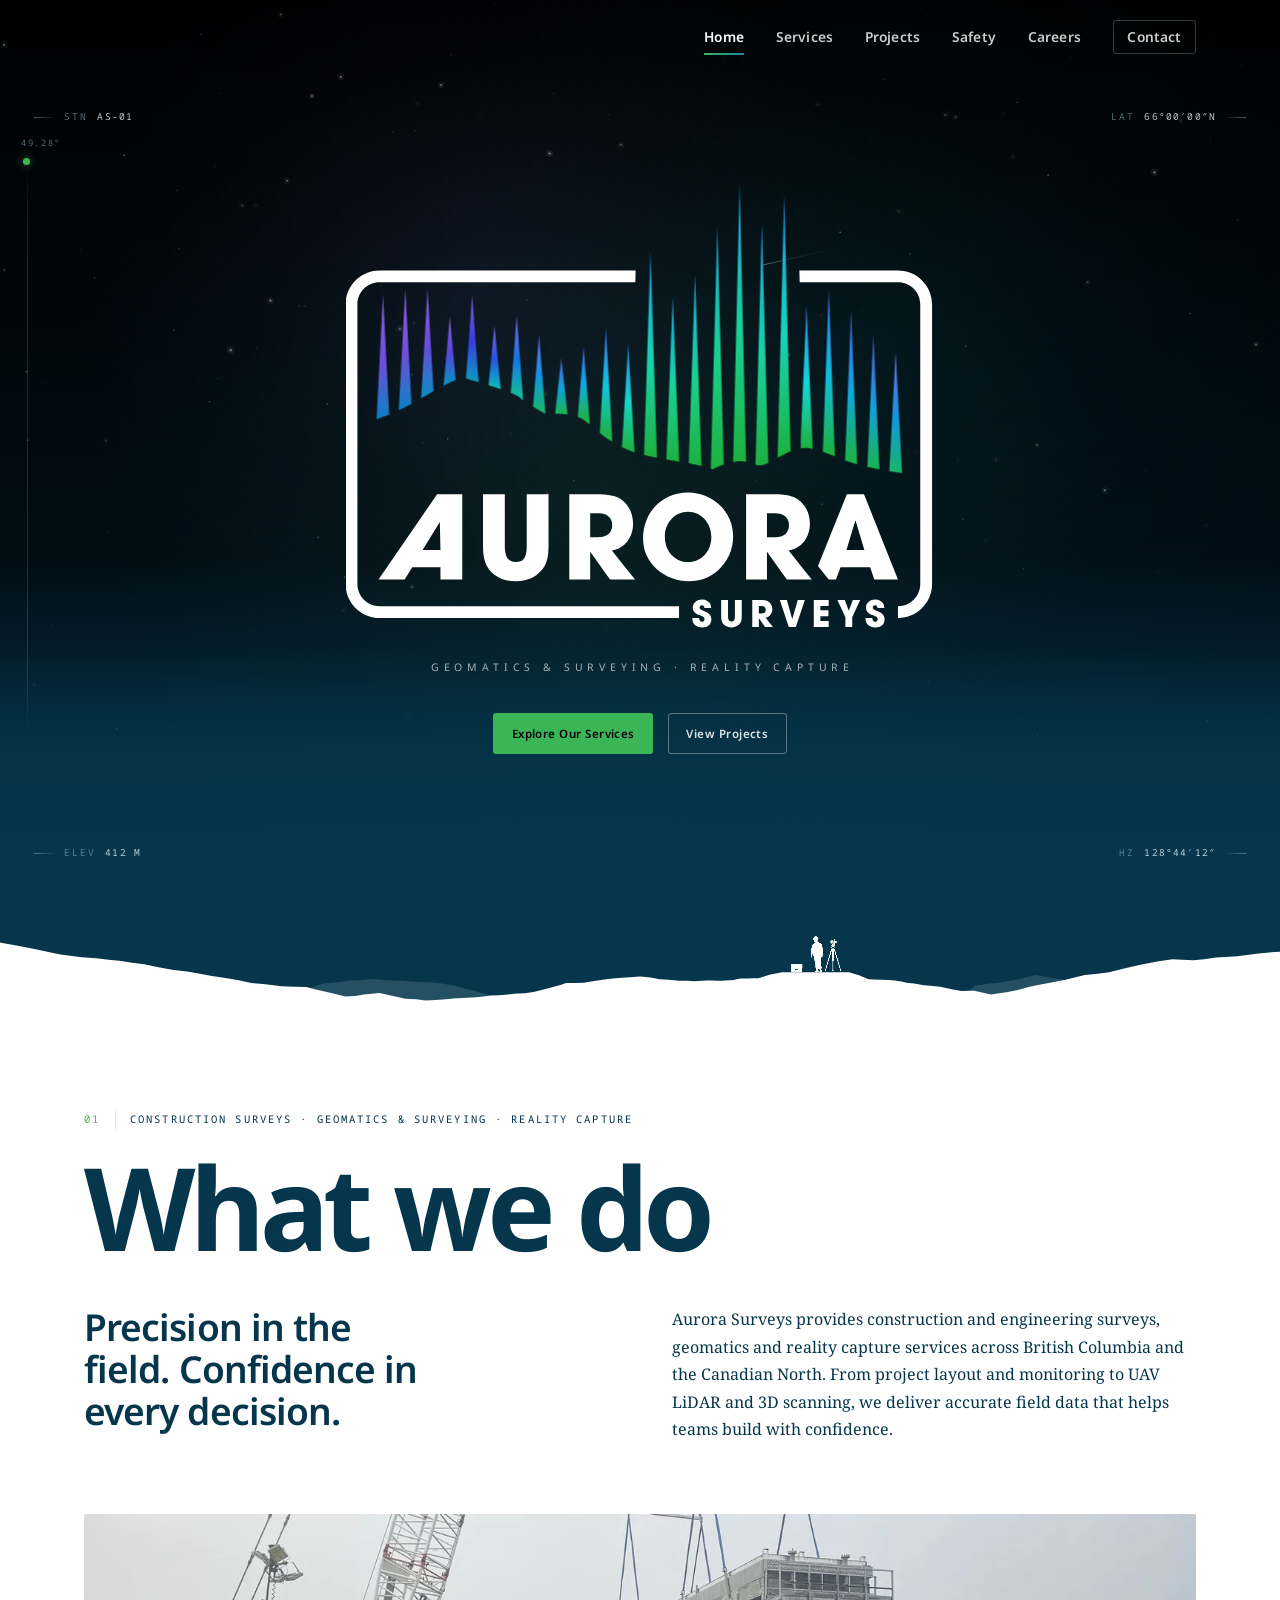
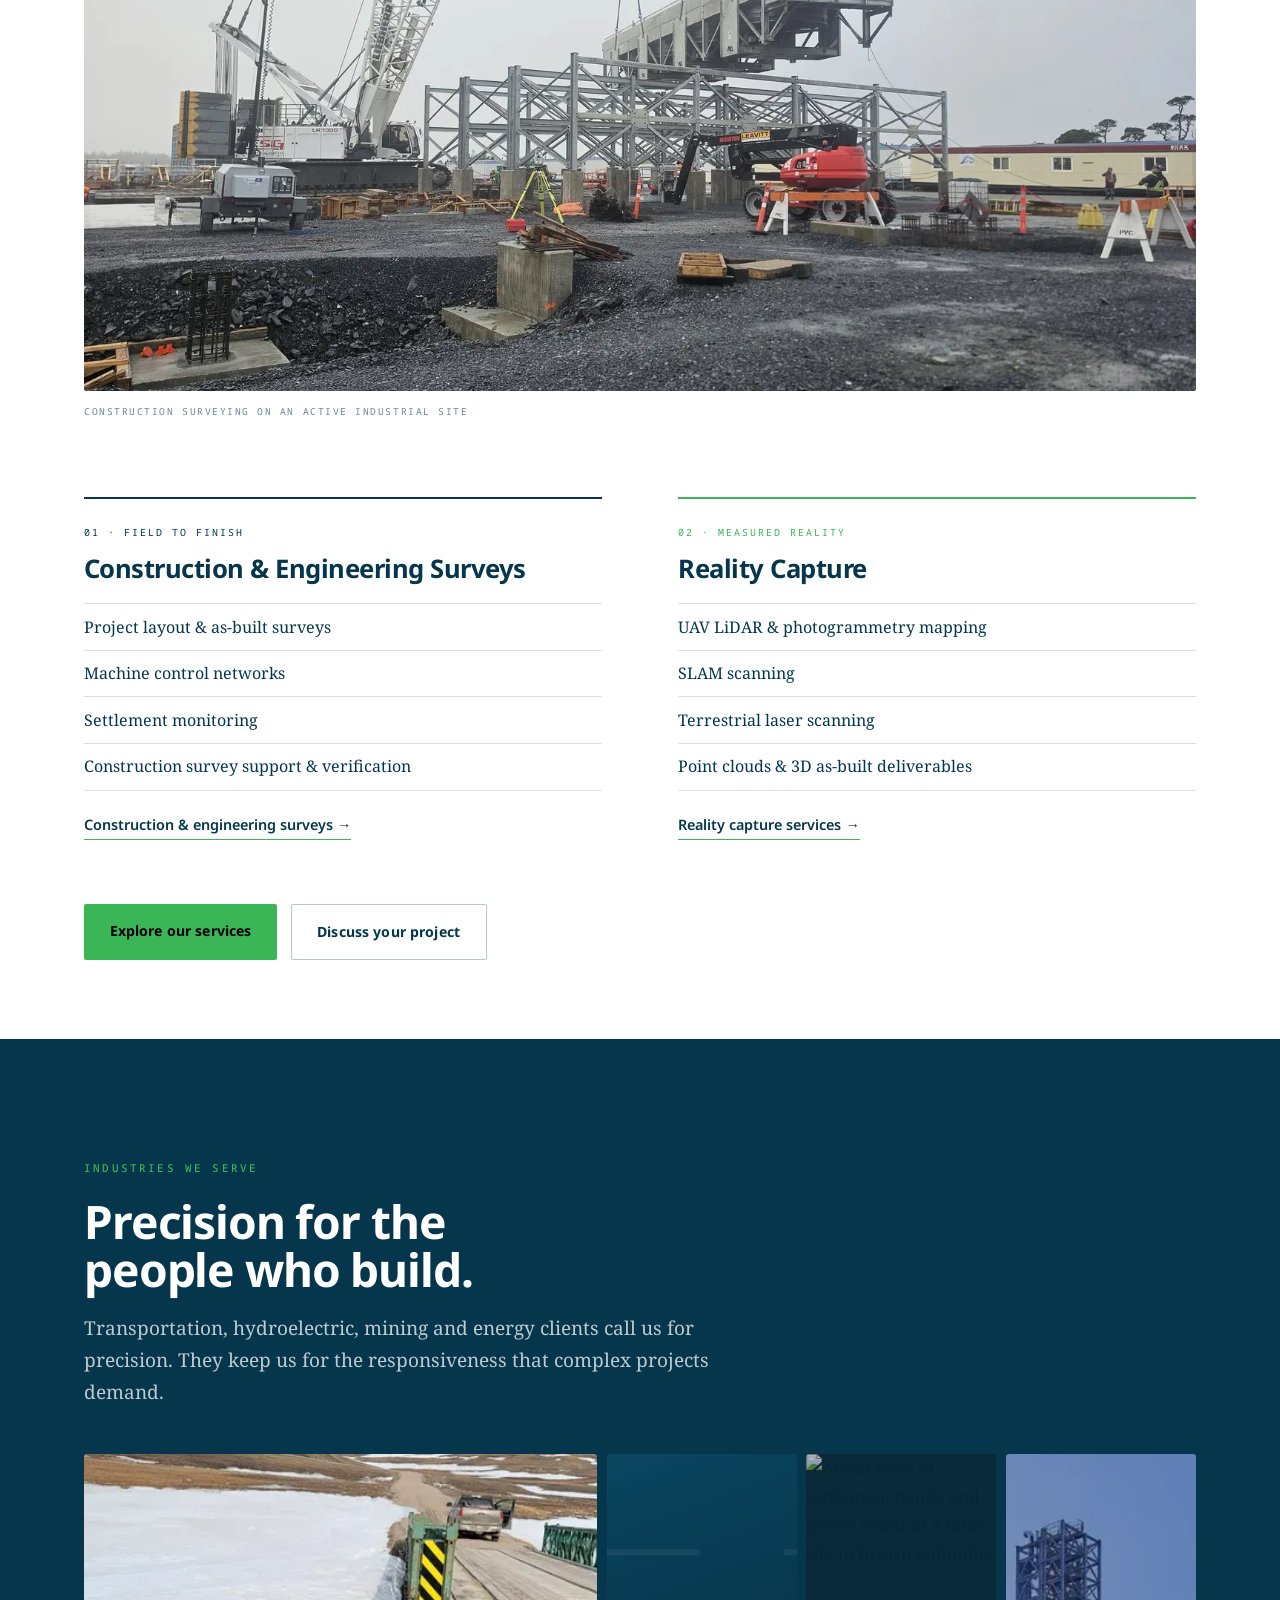
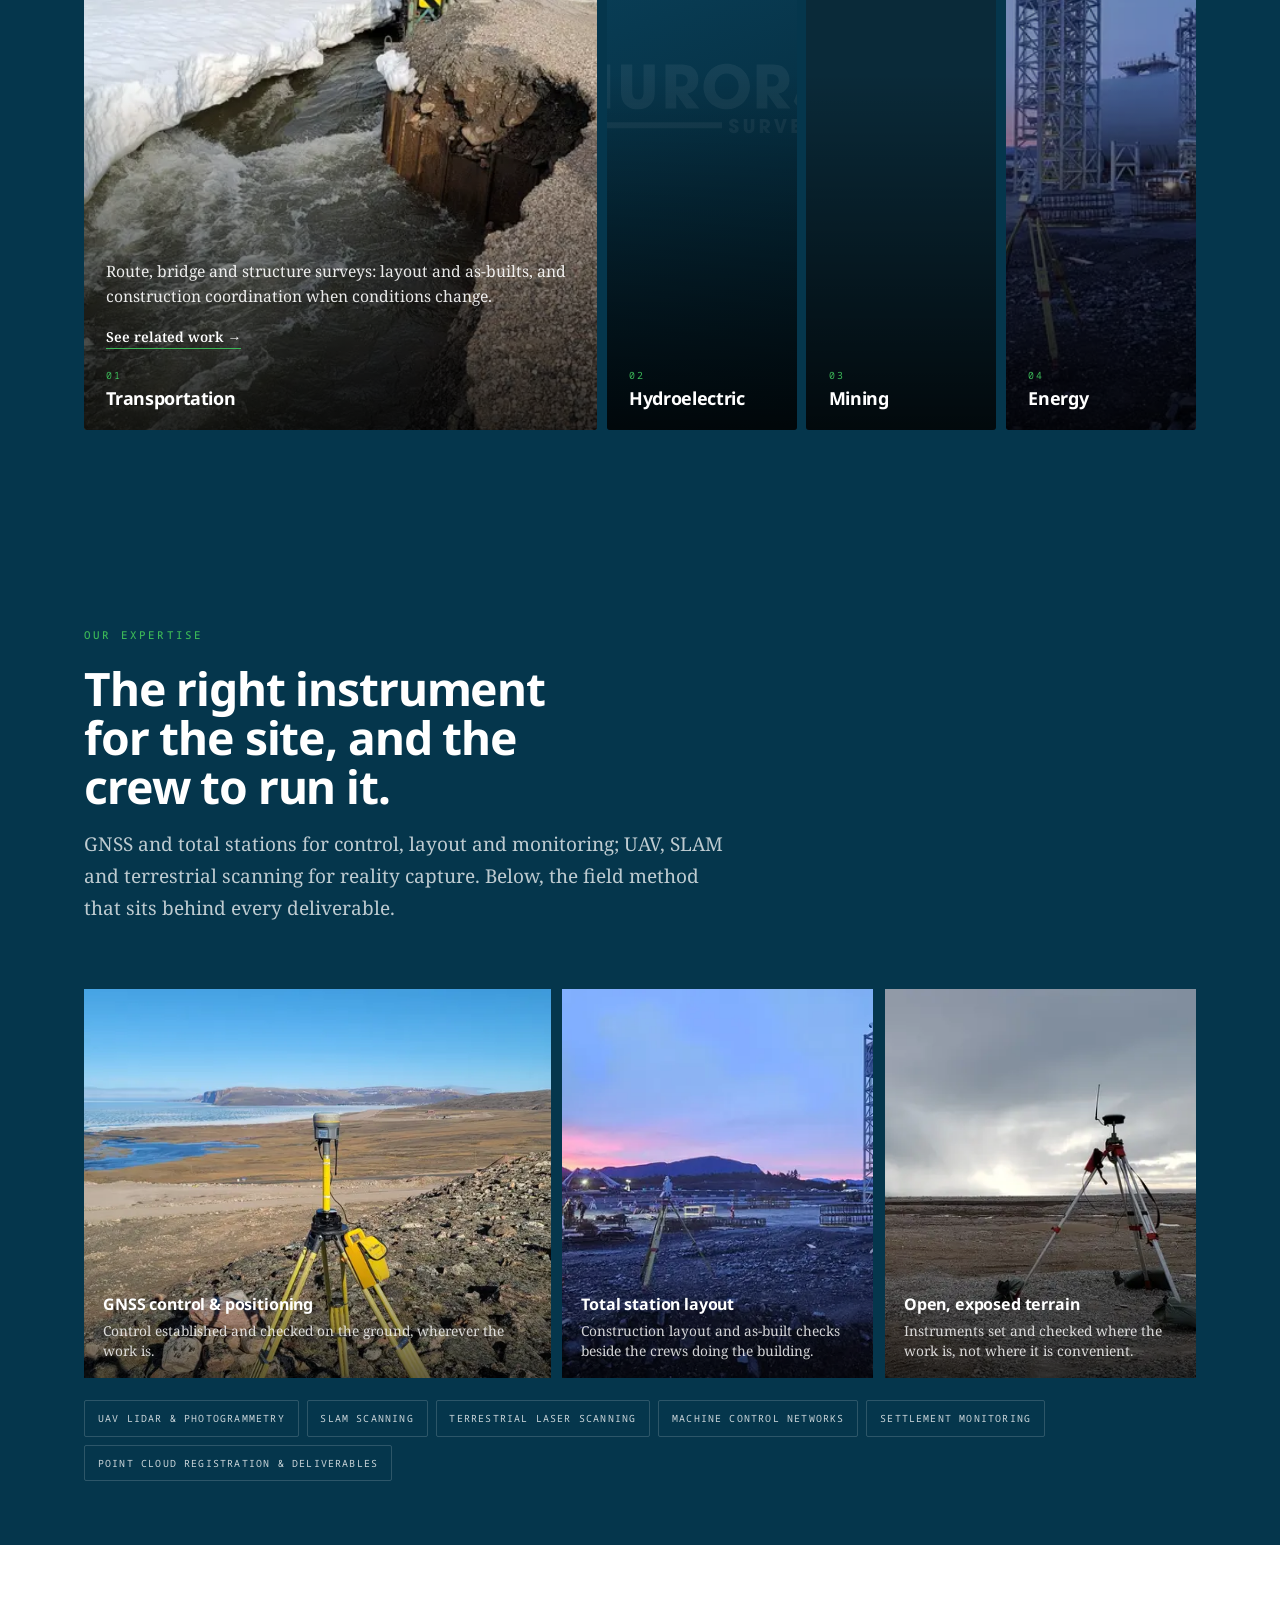
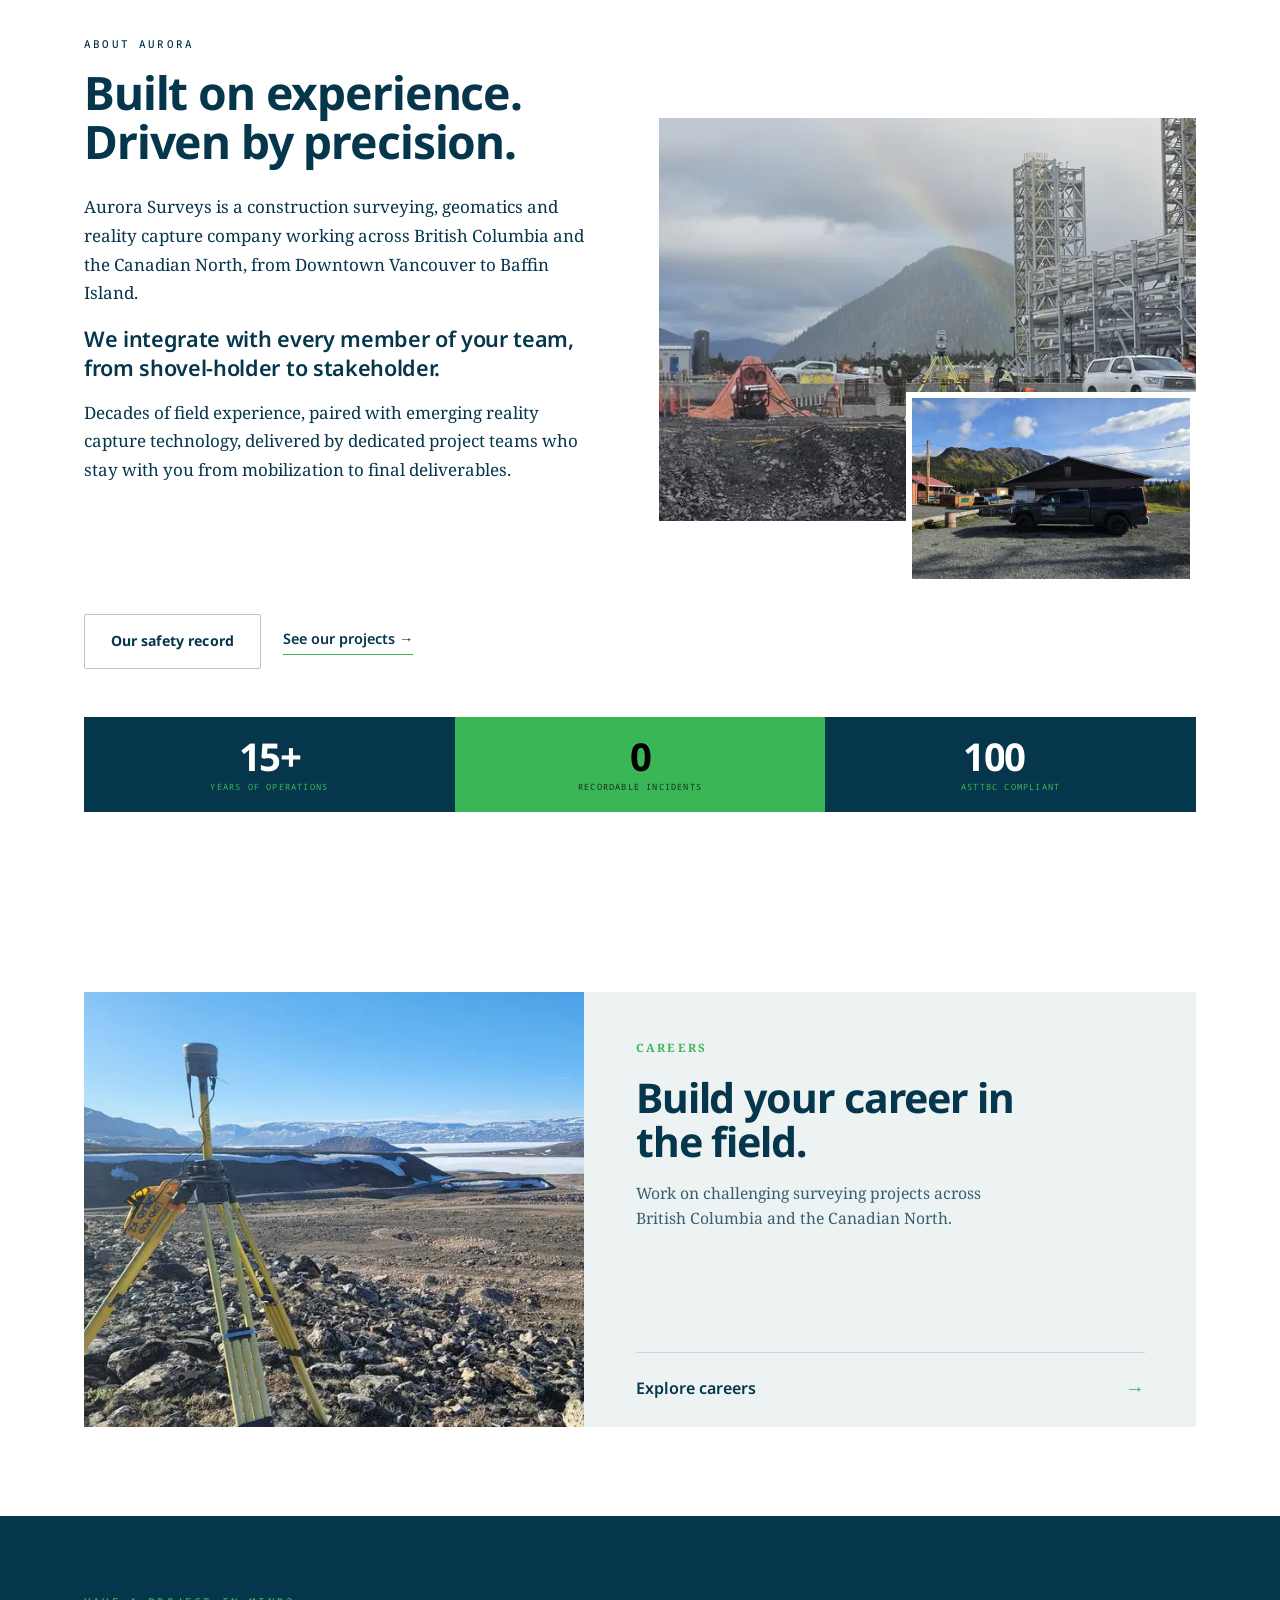
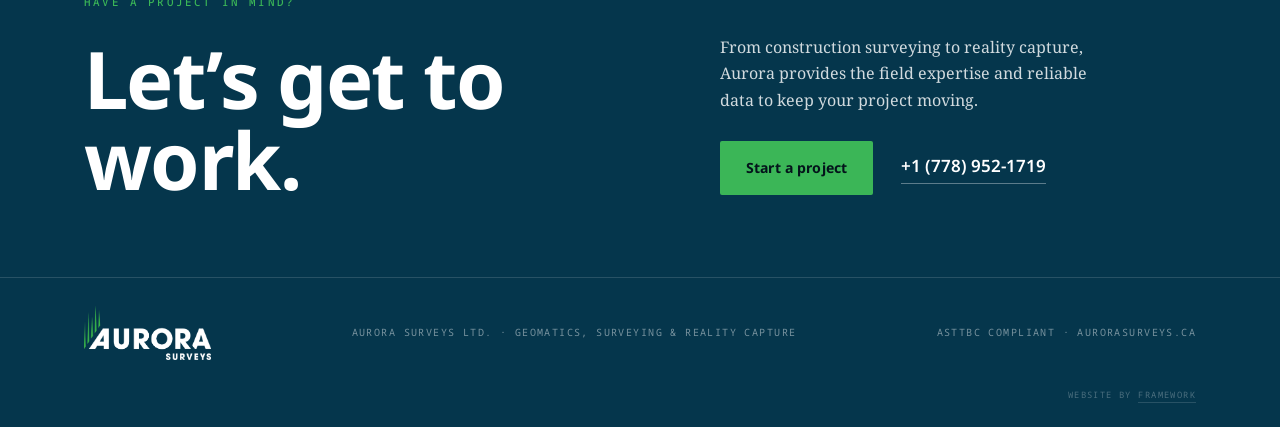
==== index.html @ ceff0530 "Homepage: solid navy editorial Contact section with divider into footer Co-Authored-By: Claude Sonne" ====
<!DOCTYPE html>
<html lang="en">
<head>
<meta charset="utf-8">
<meta name="viewport" content="width=device-width, initial-scale=1">
<title>Aurora Surveys — Construction Surveying, Geomatics &amp; Reality Capture in British Columbia</title>
<meta name="description" content="Construction and engineering surveys, as-built surveys, UAV LiDAR and laser scanning for transportation, hydroelectric, mining and energy projects across British Columbia and the Canadian North.">
<meta property="og:type" content="website">
<meta property="og:site_name" content="Aurora Surveys">
<meta property="og:title" content="Aurora Surveys — Construction Surveying, Geomatics &amp; Reality Capture in British Columbia">
<meta property="og:description" content="Construction and engineering surveys, as-built surveys, UAV LiDAR and laser scanning for transportation, hydroelectric, mining and energy projects across British Columbia and the Canadian North.">
<meta name="twitter:card" content="summary">
<script type="application/ld+json">
{"@context":"https://schema.org","@type":"ProfessionalService","name":"Aurora Surveys Ltd.","alternateName":"Aurora Surveys","url":"https://aurorasurveys.ca/","description":"Construction and engineering surveys, as-built surveys, UAV LiDAR and laser scanning for transportation, hydroelectric, mining and energy projects across British Columbia and the Canadian North.","email":"info@aurorasurveys.ca","telephone":"+1-778-952-1719","areaServed":[{"@type":"AdministrativeArea","name":"British Columbia"},{"@type":"Place","name":"Canadian North"}],"serviceType":["Construction surveying","Engineering surveys","As-built surveys","Geomatics","Reality capture","UAV LiDAR mapping","Laser scanning"],"knowsAbout":["Construction surveying","Engineering surveys","Geomatics","Reality capture","UAV LiDAR","Laser scanning","As-built surveys","Machine control networks","Settlement monitoring"],"audience":{"@type":"BusinessAudience","audienceType":"Transportation, hydroelectric, mining and energy projects"}}
</script>
<!-- critical: the header stays hidden until the script reveals it, so it can never show before the hero does -->
<style>header.hero-page{opacity:0;visibility:hidden;pointer-events:none}</style>
<noscript><style>html header.hero-page{opacity:1;visibility:visible;pointer-events:auto}</style></noscript>
<link rel="preconnect" href="https://fonts.googleapis.com">
<link rel="preconnect" href="https://fonts.gstatic.com" crossorigin>
<link href="https://fonts.googleapis.com/css2?family=Noto+Sans:wght@400;500;600;700;800&family=Noto+Sans+Mono:wght@400;500;700&family=Noto+Serif:ital,wght@0,400;0,600;1,400&display=swap" rel="stylesheet">
<link rel="icon" href="assets/badge.png">
<link rel="stylesheet" href="assets/style.css">
<noscript><style>.rv{opacity:1 !important;transform:none !important}</style></noscript>
</head>
<body>
<a class="skip" href="#main">Skip to content</a>

<header class="hero-page">
  <div class="bar">
    <a class="brand" href="index.html">
      <img src="assets/logo-white-green.png" alt="Aurora Surveys" width="767" height="325">
    </a>
    <nav id="nav">
      <a href="services.html">Services</a>
      <a href="projects.html">Projects</a>
      <a href="safety.html">Safety</a>
      <a href="careers.html">Careers</a>
      <a href="contact.html">Contact</a>
    </nav>
    <button class="menu-btn" aria-expanded="false" aria-controls="nav">Menu</button>
  </div>
</header>

<div class="thread" aria-hidden="true">
  <span class="thread-line"><i class="thread-run"></i></span>
  <span class="thread-read" data-thread>0.00</span>
</div>
<main id="main">
<section class="stage" id="top" aria-label="Aurora Surveys">
  <div class="stage-sticky">
    <h1 class="vh">Aurora Surveys: construction surveying, engineering surveys, geomatics and reality capture in British Columbia and the Canadian North</h1>
    <canvas class="nightsky" aria-hidden="true"></canvas>
    <canvas class="hero-glow" aria-hidden="true"></canvas>
    <div class="badge-live">
      <canvas class="badge-lights" aria-hidden="true"></canvas>
      <img class="badge-frame" src="assets/badge-frame.png" alt="Aurora Surveys">
    </div>
    <div class="hero-badge">
      <canvas class="hero-aurora" aria-hidden="true"></canvas>
      <img src="assets/badge-short-white.svg" alt="Aurora Surveys" width="199" height="157">
    </div>
    <div class="hero-nav">
      <nav aria-label="Primary">
        <a href="index.html" aria-current="page">Home</a>
        <a href="services.html">Services</a>
        <a href="projects.html">Projects</a>
        <a href="safety.html">Safety</a>
        <a href="careers.html">Careers</a>
        <a href="contact.html">Contact</a>
      </nav>
    </div>
    <p class="hero-tag"><span>Geomatics &amp; Surveying · Reality Capture</span></p>
    <div class="hero-cta">
      <a class="hero-btn hero-btn--primary" href="services.html">Explore Our Services</a>
      <a class="hero-btn hero-btn--ghost" href="projects.html">View Projects</a>
    </div>
    <div class="hero-tech" aria-hidden="true">
      <div class="ht ht-tl"><span class="ht-k">STN</span><span class="ht-v">AS-01</span></div>
      <div class="ht ht-tr"><span class="ht-k">LAT</span><span class="ht-v" data-lat>66°00&#8242;00&#8243;N</span></div>
      <div class="ht ht-bl"><span class="ht-k">ELEV</span><span class="ht-v" data-elev>412 m</span></div>
      <div class="ht ht-br"><span class="ht-k">HZ</span><span class="ht-v" data-hz>128°44&#8242;12&#8243;</span></div>
    </div>
  </div>
</section>
<section class="wwd is-light" id="what">
  <div class="wwd-ridge" aria-hidden="true"><svg viewBox="0 0 2400 200" preserveAspectRatio="xMidYMax slice" focusable="false"><path class="wr-back" d="M-20 204 L-20 214.0 L45 214.0 L100 212.9 L187 212.7 L266 212.9 L331 213.2 L426 215.7 L495 215.6 L560 214.0 L578 203.4 L593 194.6 L614 182.2 L629 172.7 L640 165.3 L651 158.5 L668 147.5 L680 140.0 L691 136.7 L702 133.2 L714 129.3 L728 124.8 L748 122.7 L770 120.3 L784 119.4 L800 118.0 L810 118.7 L824 119.9 L834 120.1 L842 120.4 L853 121.3 L871 122.4 L885 122.9 L900 124.0 L912 126.0 L923 127.8 L939 132.4 L956 136.7 L966 139.6 L979 143.0 L994 146.3 L1010 150.0 L1026 159.1 L1037 166.2 L1048 172.3 L1062 179.9 L1081 191.5 L1096 200.3 L1110 208.5 L1120 214.0 L1170 215.4 L1234 212.6 L1310 210.2 L1380 209.4 L1425 210.8 L1492 211.8 L1543 213.0 L1600 214.0 L1609 206.8 L1617 200.1 L1628 190.6 L1643 178.1 L1660 163.4 L1676 149.3 L1688 138.4 L1700 128.0 L1711 126.5 L1719 124.9 L1731 123.9 L1740 122.9 L1752 120.5 L1761 118.9 L1774 116.1 L1790 112.0 L1805 114.7 L1817 116.9 L1830 118.5 L1843 120.7 L1852 121.9 L1865 123.2 L1871 123.6 L1880 124.0 L1891 133.9 L1901 142.5 L1915 155.3 L1932 171.0 L1940 178.4 L1953 189.2 L1967 202.1 L1980 214.0 L2032 216.3 L2090 218.0 L2167 214.7 L2222 211.1 L2264 211.7 L2306 212.2 L2374 213.2 L2420 214.0 L2420 204 Z"/><path class="wr-front" d="M-20 204 L-20 70.0 L0 66.9 L29 64.1 L46 65.6 L64 66.4 L80 66.2 L99 64.8 L119 65.1 L140 64.0 L164 63.9 L180 63.9 L207 62.1 L234 61.9 L248 64.1 L261 66.4 L279 69.7 L300 74.0 L317 77.6 L335 81.3 L367 85.4 L388 87.0 L407 89.0 L426 91.2 L442 93.7 L460 96.0 L485 101.0 L504 104.6 L524 106.9 L539 109.3 L561 113.5 L579 115.9 L601 119.9 L620 124.0 L641 125.7 L665 128.9 L685 129.4 L702 130.0 L716 133.6 L726 136.0 L744 140.1 L760 144.0 L775 143.1 L788 141.1 L800 140.1 L811 138.7 L828 142.7 L850 147.4 L866 148.3 L880 150.0 L894 149.2 L906 148.4 L922 146.9 L934 146.2 L950 145.5 L963 144.3 L978 142.7 L990 142.0 L1003 141.2 L1012 140.0 L1028 139.3 L1041 137.4 L1056 133.6 L1070 130.0 L1080 127.1 L1090 124.0 L1105 124.0 L1116 123.4 L1125 121.9 L1134 120.7 L1155 117.6 L1173 116.1 L1185 115.3 L1200 114.0 L1216 115.8 L1229 118.1 L1243 118.9 L1258 120.5 L1271 120.6 L1281 121.2 L1292 120.7 L1300 120.0 L1308 120.3 L1315 120.6 L1322 120.4 L1328 120.1 L1334 119.9 L1340 119.3 L1344 118.3 L1350 117.0 L1355 117.1 L1361 117.1 L1368 116.9 L1377 116.7 L1384 114.5 L1393 111.5 L1401 109.9 L1412 108.0 L1425 108.0 L1436 108.0 L1451 108.0 L1464 108.0 L1477 108.0 L1492 108.0 L1504 108.0 L1512 108.0 L1518 109.8 L1527 112.4 L1534 115.2 L1541 118.3 L1549 118.7 L1559 118.9 L1571 119.5 L1580 120.0 L1590 121.8 L1598 123.4 L1609 124.8 L1624 127.2 L1637 128.4 L1648 129.6 L1667 133.5 L1680 136.0 L1691 135.6 L1699 135.5 L1712 138.3 L1724 140.9 L1736 139.3 L1747 137.7 L1764 134.5 L1780 130.0 L1794 127.0 L1806 124.6 L1820 121.9 L1835 118.9 L1847 116.1 L1864 112.1 L1883 109.9 L1900 108.0 L1924 101.8 L1947 96.5 L1974 91.5 L1995 88.4 L2009 89.2 L2026 89.8 L2042 88.4 L2060 86.0 L2079 84.7 L2092 84.0 L2120 80.3 L2139 78.2 L2169 76.4 L2190 75.6 L2215 73.5 L2240 72.0 L2275 69.5 L2298 67.5 L2322 66.3 L2346 65.4 L2364 65.8 L2390 65.3 L2406 66.5 L2420 68.0 L2420 204 Z"/><g transform="translate(0 56)"><g class="wr-figure" transform="translate(1472 52) scale(.82) translate(-1472 -52)" fill="#fff" stroke="#fff" stroke-linecap="round" stroke-linejoin="round">
<g fill="none" stroke-width="2"><path d="M1470.0 21 L1455.0 52"/><path d="M1470.0 21 L1473.0 51"/><path d="M1470.0 21 L1486.0 52"/></g>
<rect x="1464.0" y="18" width="12" height="3.2" rx=".6" stroke="none"/>
<rect x="1465.5" y="8" width="9" height="10" rx="1.2" stroke="none"/>
<rect x="1467.0" y="5.5" width="6" height="2.6" rx=".8" stroke="none"/>
<rect x="1474.0" y="10" width="4.2" height="4" rx=".8" stroke="none"/>
<circle cx="1485.2" cy="10.399999999999999" r="3.5" stroke="none"/>
<path d="M1481.0 8.600000000000001 Q1485.0 3.3999999999999986 1489.6 8.399999999999999 Z" stroke-width="1"/>
<path d="M1480.6 8.799999999999997 L1490.6 8.399999999999999" fill="none" stroke-width="1.1"/>
<path d="M1483.5 14.5 Q1489.0 12.5 1493.0 16 L1494.2 32 L1485.6 32 Z" stroke-width="1"/>
<path d="M1486.5 17 L1479.5 14.5 L1477.2 11.399999999999999" fill="none" stroke-width="2.3"/>
<path d="M1492.0 17 L1494.5 26" fill="none" stroke-width="2.2"/>
<path d="M1487.6 31 L1484.4 51" fill="none" stroke-width="3.1"/>
<path d="M1492.4 31 L1496.4 51" fill="none" stroke-width="3.1"/>
</g></g></svg>
    <!-- Animated surveyor: transparent VP9 WebM, an H.264 copy blended for Safari, and a still for reduced motion.
         Placement is in the mountain SVG's own units; see library/surveyor-animation-spec.md. -->
    <div class="wr-anim" data-anchor="1488 108" data-width="80.8" data-aspect="1.4167" data-foot="0.836 0.9805" data-webm="assets/anim/surveyor.webm" data-mp4="assets/anim/surveyor.mp4" data-poster="assets/anim/surveyor-still.png" aria-hidden="true"></div></div>
  <div class="wrap">
    <div class="wwd-head">
      <p class="wwd-kicker rv"><span>01</span>Construction surveys · Geomatics &amp; surveying · Reality capture</p>
      <h2 class="wwd-title rv">What we do</h2>
      <div class="wwd-intro">
        <p class="wwd-statement rv">Precision in the field. Confidence in every decision.</p>
        <div class="wwd-lede rv">
          <p>Aurora Surveys provides construction and engineering surveys, geomatics and reality capture services across British Columbia and the Canadian North. From project layout and monitoring to UAV LiDAR and 3D scanning, we deliver accurate field data that helps teams build with confidence.</p>
        </div>
      </div>
    </div>
  </div>
  <figure class="wwd-photo rv">
    <img src="assets/photos/site-crane-lift-1500.webp" srcset="assets/photos/site-crane-lift-900.webp 900w, assets/photos/site-crane-lift-1500.webp 1500w, assets/photos/site-crane-lift-2300.webp 2300w" sizes="(min-width:1320px) 1240px, 100vw" alt="Aurora Surveys total station set up on new concrete foundations while a crane lifts an equipment module onto a steel frame at an industrial construction site" width="2300" height="1074" loading="lazy" decoding="async">
    <figcaption>Construction surveying on an active industrial site</figcaption>
  </figure>
  <div class="wrap">
    <div class="wwd-services">
      <div class="wwd-svc rv">
        <p class="wwd-svc-k">01 · Field to finish</p>
        <h3>Construction &amp; Engineering Surveys</h3>
        <ul>
          <li>Project layout &amp; as-built surveys</li>
          <li>Machine control networks</li>
          <li>Settlement monitoring</li>
          <li>Construction survey support &amp; verification</li>
        </ul>
        <a class="wwd-svc-link" href="services.html#construction-engineering">Construction &amp; engineering surveys <span aria-hidden="true">&rarr;</span></a>
      </div>
      <div class="wwd-svc rv">
        <p class="wwd-svc-k wwd-svc-k--g">02 · Measured reality</p>
        <h3>Reality Capture</h3>
        <ul>
          <li>UAV LiDAR &amp; photogrammetry mapping</li>
          <li>SLAM scanning</li>
          <li>Terrestrial laser scanning</li>
          <li>Point clouds &amp; 3D as-built deliverables</li>
        </ul>
        <a class="wwd-svc-link" href="services.html#reality-capture">Reality capture services <span aria-hidden="true">&rarr;</span></a>
      </div>
    </div>
    <div class="cta-row cta-row--light wwd-cta rv">
      <a class="btn btn-solid" href="services.html">Explore our services</a>
      <a class="btn btn-line" href="contact.html">Discuss your project</a>
    </div>
  </div>
</section>

<section class="ind on-dark" id="industries">
  <div class="wrap ind-head">
    <div class="section-head rv">
      <p class="eyebrow">Industries we serve</p>
      <h2>Precision for the people who build.</h2>
      <p class="lede">Transportation, hydroelectric, mining and energy clients call us for precision. They keep us for the responsiveness that complex projects demand.</p>
    </div>
  </div>
  <div class="wrap ind-wrap">
    <div class="ind-rail rv">
      <article class="ind-card is-open">
        <img class="ph" src="assets/photos/field-bridge-washout-900.webp" srcset="assets/photos/field-bridge-washout-900.webp 900w, assets/photos/field-bridge-washout-1500.webp 1500w, assets/photos/field-bridge-washout-2300.webp 2300w" sizes="(max-width:860px) 92vw, 46vw" alt="Washed-out bridge approach beside a snow bank, with meltwater flowing past a steel sheet-pile abutment" width="2300" height="1294" style="object-position:46% 55%" loading="lazy" decoding="async">
        <button class="ind-tab" type="button" aria-expanded="true" aria-controls="ind-1"><span class="ind-num">01</span><span class="ind-name">Transportation</span></button>
        <div class="ind-body" id="ind-1">
          <p>Route, bridge and structure surveys: layout and as-builts, and construction coordination when conditions change.</p>
          <a href="projects.html#proj-66">See related work <span aria-hidden="true">&rarr;</span></a>
        </div>
      </article>
      <article class="ind-card ind-card--plain">
        
        <button class="ind-tab" type="button" aria-expanded="false" aria-controls="ind-2"><span class="ind-num">02</span><span class="ind-name">Hydroelectric</span></button>
        <div class="ind-body" id="ind-2">
          <p>Control, layout and settlement monitoring for hydroelectric clients, with reality capture where the site calls for it.</p>
          <a href="contact.html">Discuss your project <span aria-hidden="true">&rarr;</span></a>
        </div>
      </article>
      <article class="ind-card">
        <img class="ph" src="assets/ksm.jpg" alt="Aerial view of settlement ponds and access roads at a mine site in British Columbia" width="1320" height="742" style="object-position:50% 50%" loading="lazy" decoding="async">
        <button class="ind-tab" type="button" aria-expanded="false" aria-controls="ind-3"><span class="ind-num">03</span><span class="ind-name">Mining</span></button>
        <div class="ind-body" id="ind-3">
          <p>Layout and survey verification, machine control networks and monitoring carried through construction.</p>
          <a href="projects.html#proj-56">See related work <span aria-hidden="true">&rarr;</span></a>
        </div>
      </article>
      <article class="ind-card">
        <img class="ph" src="assets/photos/site-dusk-towers-a-900.webp" srcset="assets/photos/site-dusk-towers-a-900.webp 900w, assets/photos/site-dusk-towers-a-1500.webp 1500w, assets/photos/site-dusk-towers-a-2300.webp 2300w" sizes="(max-width:860px) 92vw, 46vw" alt="Industrial plant under construction at dusk, with a total station on a tripod in the foreground" width="2300" height="1074" style="object-position:58% 50%" loading="lazy" decoding="async">
        <button class="ind-tab" type="button" aria-expanded="false" aria-controls="ind-4"><span class="ind-num">04</span><span class="ind-name">Energy</span></button>
        <div class="ind-body" id="ind-4">
          <p>Layout, as-built surveys and reality capture on large industrial and energy construction sites.</p>
          <a href="services.html">Explore our services <span aria-hidden="true">&rarr;</span></a>
        </div>
      </article>
    </div>
  </div>
</section>

<section class="exp on-dark" id="expertise">
  <div class="wrap">
    <div class="section-head rv">
      <p class="eyebrow">Our expertise</p>
      <h2>The right instrument for the site, and the crew to run it.</h2>
      <p class="lede">GNSS and total stations for control, layout and monitoring; UAV, SLAM and terrestrial scanning for reality capture. Below, the field method that sits behind every deliverable.</p>
    </div>
    <div class="exp-grid">
      <figure class="fig exp-tile exp-tile--lead rv">
        <img class="ph" src="assets/photos/gnss-cairn-bay-900.webp" srcset="assets/photos/gnss-cairn-bay-900.webp 900w, assets/photos/gnss-cairn-bay-1500.webp 1500w, assets/photos/gnss-cairn-bay-2300.webp 2300w" sizes="(max-width:860px) 92vw, 50vw" alt="GNSS receiver on a tripod set over a rock cairn above a frozen bay" width="2300" height="1294" style="object-position:52% 50%" loading="lazy" decoding="async">
        <figcaption><b>GNSS control &amp; positioning</b><span>Control established and checked on the ground, wherever the work is.</span></figcaption>
      </figure>
      <figure class="fig exp-tile rv">
        <img class="ph" src="assets/photos/site-dusk-towers-b-900.webp" srcset="assets/photos/site-dusk-towers-b-900.webp 900w, assets/photos/site-dusk-towers-b-1500.webp 1500w, assets/photos/site-dusk-towers-b-2300.webp 2300w" sizes="(max-width:860px) 92vw, 25vw" alt="Total station on a tripod at an industrial construction site at dusk, with crew working in the background" width="2300" height="1074" style="object-position:38% 55%" loading="lazy" decoding="async">
        <figcaption><b>Total station layout</b><span>Construction layout and as-built checks beside the crews doing the building.</span></figcaption>
      </figure>
      <figure class="fig exp-tile rv">
        <img class="ph" src="assets/photos/gnss-tundra-storm-900.webp" srcset="assets/photos/gnss-tundra-storm-900.webp 900w, assets/photos/gnss-tundra-storm-1500.webp 1500w, assets/photos/gnss-tundra-storm-2300.webp 2300w" sizes="(max-width:860px) 92vw, 25vw" alt="GNSS receiver on a tripod weighted with sandbags on open tundra under a storm sky" width="2300" height="1074" style="object-position:74% 50%" loading="lazy" decoding="async">
        <figcaption><b>Open, exposed terrain</b><span>Instruments set and checked where the work is, not where it is convenient.</span></figcaption>
      </figure>
    </div>
    <ul class="exp-chips rv" aria-label="Capabilities">
      <li>UAV LiDAR &amp; photogrammetry</li><li>SLAM scanning</li><li>Terrestrial laser scanning</li><li>Machine control networks</li><li>Settlement monitoring</li><li>Point cloud registration &amp; deliverables</li>
    </ul>
  </div>
</section>
<section class="about is-light" id="about">
  <div class="ridge" aria-hidden="true">
    <svg viewBox="0 0 390 84" preserveAspectRatio="none">
      <path class="ridge-back" d="M-90.00,88.00 L-90.00,21.29 C-86.20,22.06 -74.80,23.99 -67.20,25.91 C-59.60,27.84 -52.00,31.18 -44.40,32.86 C-36.80,34.54 -29.20,34.20 -21.60,35.99 C-14.00,37.78 -6.40,41.14 1.20,43.60 C8.80,46.05 16.40,48.98 24.00,50.72 C31.60,52.47 39.20,53.07 46.80,54.05 C54.40,55.03 62.00,56.16 69.60,56.59 C77.20,57.02 84.80,56.73 92.40,56.62 C100.00,56.51 107.60,56.72 115.20,55.96 C122.80,55.19 130.40,52.91 138.00,52.02 C145.60,51.14 153.20,50.16 160.80,50.65 C168.40,51.15 176.00,53.68 183.60,54.98 C191.20,56.28 198.80,57.71 206.40,58.46 C214.00,59.22 221.60,59.73 229.20,59.48 C236.80,59.24 244.40,58.11 252.00,56.97 C259.60,55.83 267.20,53.76 274.80,52.63 C282.40,51.51 290.00,49.86 297.60,50.22 C305.20,50.58 312.80,53.82 320.40,54.77 C328.00,55.71 335.60,55.47 343.20,55.90 C350.80,56.32 358.40,57.42 366.00,57.32 C373.60,57.22 381.20,56.09 388.80,55.32 C396.40,54.54 404.00,53.93 411.60,52.66 C419.20,51.40 426.80,49.98 434.40,47.71 C442.00,45.44 449.60,41.24 457.20,39.05 C464.80,36.85 476.20,35.30 480.00,34.55 L480.00,88.00 Z"/>
      <path class="ridge-front" d="M-90.00,88.00 L-90.00,29.52 C-86.20,28.73 -74.80,24.64 -67.20,24.78 C-59.60,24.93 -52.00,27.65 -44.40,30.38 C-36.80,33.11 -29.20,38.23 -21.60,41.16 C-14.00,44.09 -6.40,48.14 1.20,47.97 C8.80,47.79 16.40,43.22 24.00,40.11 C31.60,37.01 39.20,31.86 46.80,29.32 C54.40,26.78 62.00,24.73 69.60,24.89 C77.20,25.06 84.80,27.71 92.40,30.30 C100.00,32.88 107.60,37.71 115.20,40.42 C122.80,43.12 130.40,44.06 138.00,46.52 C145.60,48.98 153.20,51.66 160.80,55.17 C168.40,58.67 176.00,64.45 183.60,67.57 C191.20,70.69 198.80,72.19 206.40,73.89 C214.00,75.59 221.60,76.77 229.20,77.76 C236.80,78.74 244.40,79.80 252.00,79.82 C259.60,79.84 267.20,78.74 274.80,77.87 C282.40,77.00 290.00,76.07 297.60,74.61 C305.20,73.16 312.80,69.19 320.40,69.15 C328.00,69.11 335.60,72.47 343.20,74.35 C350.80,76.24 358.40,78.89 366.00,80.44 C373.60,81.98 381.20,83.54 388.80,83.62 C396.40,83.69 404.00,82.32 411.60,80.90 C419.20,79.48 426.80,77.03 434.40,75.10 C442.00,73.17 449.60,69.55 457.20,69.32 C464.80,69.09 476.20,72.99 480.00,73.72 L480.00,88.00 Z"/>
    </svg>
  </div>
  <div class="wrap">
    <div class="about-grid">
      <div class="about-copy">
        <p class="eyebrow rv">About Aurora</p>
        <h2 class="rv">Built on experience. Driven by precision.</h2>
        <p class="rv">Aurora Surveys is a construction surveying, geomatics and reality capture company working across British Columbia and the Canadian North, from Downtown Vancouver to Baffin Island.</p>
        <p class="about-lead rv">We integrate with every member of your team, from shovel-holder to stakeholder.</p>
        <p class="rv">Decades of field experience, paired with emerging reality capture technology, delivered by dedicated project teams who stay with you from mobilization to final deliverables.</p>
        <p class="rv">Every deliverable is bound by ASTTBC standards and passes a multi-eye internal review before it leaves the office, backed by fifteen years of operations without a recordable incident.</p>
        <div class="about-links rv"><a class="btn btn-line" href="safety.html">Our safety record</a><a class="about-link" href="projects.html">See our projects <span aria-hidden="true">&rarr;</span></a></div>
      </div>
      <div class="about-figs">
        <figure class="fig about-fig about-fig--a rv"><img class="ph" src="assets/photos/site-crew-rainbow-900.webp" srcset="assets/photos/site-crew-rainbow-900.webp 900w, assets/photos/site-crew-rainbow-1500.webp 1500w, assets/photos/site-crew-rainbow-2300.webp 2300w" sizes="(max-width:860px) 92vw, 44vw" alt="Surveyors working beside a total station on a construction site, with a rainbow over the mountains behind" width="2300" height="1074" style="object-position:56% 50%" loading="lazy" decoding="async"></figure>
        <figure class="fig about-fig about-fig--b rv"><img class="ph" src="assets/photos/aurora-truck-camp-900.webp" srcset="assets/photos/aurora-truck-camp-900.webp 900w, assets/photos/aurora-truck-camp-1500.webp 1500w, assets/photos/aurora-truck-camp-2300.webp 2300w" sizes="(max-width:860px) 70vw, 30vw" alt="Aurora Surveys pickup truck parked at a remote camp beneath mountains in autumn colour" width="2300" height="1074" style="object-position:62% 60%" loading="lazy" decoding="async"></figure>
      </div>
    </div>
    <div class="stats rv">
      <div class="stat"><b data-roll="15" data-suffix="+">15+</b><span>Years of operations</span></div>
      <div class="stat"><b data-static>0</b><span>Recordable incidents</span></div>
      <div class="stat"><b data-roll="100" data-suffix="%">100%</b><span>ASTTBC compliant</span></div>
    </div>
  </div>
</section>

<section class="careers-split is-light" id="careers">
  <div class="wrap">
    <div class="careers-card rv">
      <figure class="careers-photo">
        <img class="ph" src="assets/photos/gnss-lake-view-900.webp" srcset="assets/photos/gnss-lake-view-900.webp 900w, assets/photos/gnss-lake-view-1500.webp 1500w, assets/photos/gnss-lake-view-2300.webp 2300w" sizes="(max-width:860px) 100vw, 560px" alt="GNSS receiver on a tripod set up on rocky tundra overlooking a frozen lake and snow-covered mountains" width="2300" height="1294" loading="lazy" decoding="async">
      </figure>
      <div class="careers-panel">
        <div class="careers-body">
          <p class="careers-label">Careers</p>
          <h2>Build your career in the field.</h2>
          <p class="careers-text">Work on challenging surveying projects across British Columbia and the Canadian North.</p>
        </div>
        <a class="careers-link" href="careers.html"><span>Explore careers</span><span class="careers-arrow" aria-hidden="true">&rarr;</span></a>
      </div>
    </div>
  </div>
</section>

<section class="contact contact-final on-dark" id="contact-cta">
  <div class="wrap">
    <p class="eyebrow">Have a project in mind?</p>
    <h2>Let&rsquo;s get to work.</h2>
    <div class="contact-final-side rv">
      <p class="lede">From construction surveying to reality capture, Aurora provides the field expertise and reliable data to keep your project moving.</p>
      <div class="cta-row">
        <a class="btn btn-solid" href="contact.html">Start a project</a>
        <a class="contact-final-phone" href="tel:+17789521719">+1 (778) 952-1719</a>
      </div>
    </div>
  </div>
</section>

</main>

<footer>
  <div class="foot">
    <img src="assets/logo-white-green.png" alt="Aurora Surveys" width="767" height="325">
    <span>Aurora Surveys Ltd. · Geomatics, surveying &amp; reality capture</span>
    <span>ASTTBC compliant · aurorasurveys.ca</span>
  </div>
  <p class="credit">Website by <a href="https://frameworkco.ca" target="_blank" rel="noopener">Framework</a></p>
</footer>

<script src="assets/app.js"></script>
</body>
</html>
---- assets/style.css ----
/* ---------- tokens ---------- */
:root{
  /* the brand standards' colours (Brand Standards Guide, May 2026) */
  --black:#000000;
  --denim:#05364C;        /* Denim Blue */
  --green:#3BB657;
  --blue:#1F83A7;         /* Bright Blue: secondary, used sparingly */
  --purple:#544197;       /* Purple: secondary, used sparingly */
  --sky:linear-gradient(180deg,var(--black),var(--denim));   /* Sky Gradient */
  --paper:#FFFFFF;
  --ice:#EDF2F3;          /* a neutral for light sections */
  /* working names used through the stylesheet, set to the brand colours */
  --night:var(--denim);   /* dark section ground */
  --navy:var(--denim);    /* text and panels on light sections */
  --steel:var(--denim);
  --cyan:var(--green);    /* accent text on dark grounds: green, which holds contrast on Denim Blue */
  --rule:rgba(5,54,76,.14);
  --rule-dark:rgba(255,255,255,.16);
  --aurora:linear-gradient(90deg,var(--green),var(--blue));

  --sans:"Noto Sans",-apple-system,BlinkMacSystemFont,"Segoe UI",Helvetica,Arial,sans-serif;
  --serif:"Noto Serif",Georgia,"Times New Roman",serif;
  --mono:"Noto Sans Mono",ui-monospace,SFMono-Regular,Menlo,Consolas,monospace;

  --pad:clamp(1.25rem,5vw,5rem);
  --maxw:1240px;
}
*{box-sizing:border-box}
html{scroll-behavior:smooth}
body{
  margin:0;background:var(--paper);color:var(--navy);
  font-family:var(--serif);font-size:17px;line-height:1.7;
  -webkit-font-smoothing:antialiased;
}
img{max-width:100%;display:block}
a{color:inherit}

/* ---------- shared type ---------- */
.eyebrow{
  font-family:var(--mono);font-size:.68rem;font-weight:500;
  letter-spacing:.2em;text-transform:uppercase;
  color:var(--steel);margin:0 0 1.25rem;
}
.on-dark .eyebrow{color:var(--cyan)}
h1,h2,h3,.h{font-family:var(--sans);font-weight:700;letter-spacing:-.025em;line-height:1.06;margin:0}
h2{font-size:clamp(1.9rem,3.6vw,3rem)}
h3{font-size:1.12rem;letter-spacing:-.01em;line-height:1.3;font-weight:700}
p{margin:0 0 1rem}
.lede{font-size:clamp(1.02rem,1.5vw,1.19rem);line-height:1.68;max-width:60ch}
.wrap{max-width:var(--maxw);margin:0 auto;padding-inline:var(--pad)}
section{padding-block:clamp(4rem,9vw,7.5rem)}
.section-head{max-width:64ch;margin-bottom:clamp(2.5rem,5vw,4rem)}
.section-head p{margin-top:1.1rem}

/* ---------- header ---------- */
/* Fixed rather than sticky. On iOS the sticky header drifts up under the
   browser's own bar as its toolbar collapses during a scroll; a fixed bar is
   pinned to the visual viewport and stays put. The flow space it no longer
   occupies is given back as padding on main. */
header{
  position:fixed;top:0;left:0;right:0;z-index:60;
  background:rgba(5,54,76,.94);
  border-bottom:1px solid var(--rule-dark);
}
main{padding-top:74px}
.bar{display:flex;align-items:center;gap:2rem;height:74px;max-width:var(--maxw);margin:0 auto;padding-inline:var(--pad)}
.brand{display:flex;align-items:center;text-decoration:none;margin-right:auto}
.brand img{height:46px;width:auto;display:block}
nav{display:flex;gap:2rem;align-items:center}
nav a{
  font-family:var(--sans);font-size:.86rem;font-weight:600;letter-spacing:.01em;
  color:rgba(255,255,255,.8);text-decoration:none;padding:.4rem 0;position:relative;
}
nav a::after{content:"";position:absolute;left:0;right:100%;bottom:0;height:2px;background:var(--aurora);transition:right .32s ease}
nav a:hover{color:#fff}
nav a:hover::after{right:0}
nav a[href="contact.html"]{padding:.3rem .85rem;border:1px solid rgba(255,255,255,.22);border-radius:3px;
  transition:color .25s ease,border-color .25s ease,background .25s ease}
nav a[href="contact.html"]::after{display:none}
nav a[href="contact.html"]:hover,nav a[href="contact.html"]:focus-visible,nav a[href="contact.html"][aria-current]{border-color:rgba(255,255,255,.75);background:rgba(255,255,255,.06)}
@media (max-width:860px){nav{display:none}}
@media (max-width:620px){.brand img{height:36px}}

/* ---------- scroll stage ---------- */
.stage{position:relative;padding:0;background:var(--night);margin-top:-74px}
.badge-live{display:none}

/* ---------- intro ---------- */
.intro{
  background:var(--night);color:#fff;position:relative;z-index:3;
  margin-top:-50svh;padding-block:clamp(2rem,4vw,3.25rem) 0;
}
.intro h2{font-size:clamp(1.95rem,4.6vw,3.7rem);max-width:19ch;color:#fff;text-wrap:balance}
.intro h2 em{font-style:normal;background:var(--aurora);-webkit-background-clip:text;background-clip:text;color:transparent}
.intro .lede{color:rgba(255,255,255,.78);margin-top:1.6rem}
.intro .eyebrow{color:rgba(255,255,255,.55)}
.cta-row{display:flex;flex-wrap:wrap;gap:.85rem;margin-top:2.2rem}
.btn{
  font-family:var(--sans);font-size:.88rem;font-weight:700;letter-spacing:.01em;
  text-decoration:none;padding:.92rem 1.6rem;border-radius:2px;display:inline-block;
  transition:transform .2s ease,background .25s ease,color .25s ease,border-color .25s ease;
}
.btn-solid{background:var(--green);color:#000000}
.btn-solid:hover{background:#55c46d;transform:translateY(-2px)}
.btn-ghost{border:1px solid var(--rule-dark);color:#fff}
.btn-ghost:hover{border-color:var(--cyan);color:var(--cyan);transform:translateY(-2px)}

/* ---------- latitude traverse ---------- */
.traverse{
  position:relative;z-index:2;margin-top:clamp(3rem,7vw,5rem);
  border-top:1px solid var(--rule-dark);
}
.traverse-inner{max-width:var(--maxw);margin:0 auto;padding:1.1rem var(--pad) 1.6rem;position:relative}
.traverse-label{
  font-family:var(--mono);font-size:.62rem;letter-spacing:.22em;text-transform:uppercase;
  color:rgba(255,255,255,.45);margin:0 0 1.9rem;
}
.axis{position:relative;height:1px;background:rgba(255,255,255,.16);margin-bottom:5.4rem}
.axis-run{
  position:absolute;left:0;top:0;height:1px;width:0;
  background:linear-gradient(90deg,rgba(59,182,87,0),rgba(59,182,87,.35) 45%,var(--green));
  pointer-events:none;
}
.axis-dot{
  position:absolute;top:50%;left:0;width:7px;height:7px;margin:-3.5px 0 0 -3.5px;
  border-radius:50%;background:var(--green);opacity:0;pointer-events:none;
  box-shadow:0 0 12px rgba(59,182,87,.85),0 0 3px rgba(180,255,200,.9);
}
.station{
  position:absolute;top:0;transform:translate(-50%,-50%);
  background:none;border:0;padding:14px 10px;cursor:pointer;color:inherit;
}
.station .dot{
  display:block;width:9px;height:9px;border-radius:50%;
  background:var(--night);border:1.5px solid var(--cyan);transition:all .25s ease;
}
.station .txt{
  position:absolute;left:50%;transform:translateX(-50%);top:26px;
  font-family:var(--mono);font-size:.6rem;letter-spacing:.09em;white-space:nowrap;
  color:rgba(255,255,255,.45);transition:color .3s ease;
}
.station[data-row="b"] .txt{top:64px}
.station[data-row="b"]::after{
  content:"";position:absolute;left:50%;top:20px;width:1px;height:40px;
  background:rgba(255,255,255,.14);
}
.station.edge-left .txt{left:0;transform:none;text-align:left}
.station.edge-right .txt{left:auto;right:0;transform:none;text-align:right}
.station .txt b{display:block;font-weight:500;color:rgba(255,255,255,.82);letter-spacing:.14em;text-transform:uppercase;margin-bottom:2px}
.station:hover .dot,.station:focus-visible .dot{background:var(--green);border-color:var(--green);transform:scale(1.25)}
.station.passed .dot{background:var(--green);border-color:var(--green)}
.station.passed .txt{color:rgba(255,255,255,.72)}
.station.passed .txt b{color:var(--green)}
.station.hit .dot{transform:scale(1.6);box-shadow:0 0 14px rgba(59,182,87,.8)}
.station:hover .txt b,.station:focus-visible .txt b{color:var(--green)}
@media (max-width:720px){
  /* Vancouver and Port Alice are barely a degree apart: on a phone only the
     southern anchor is named, so the labels do not crowd */
  .station[data-lat="50.42"] .txt{display:none}
  .station .txt{font-size:.58rem;letter-spacing:.07em}
  /* the leader would cut through the neighbouring label at this width */
  .station[data-row="b"]::after{display:none}
  .station .txt b{letter-spacing:.10em}
  .traverse-label{margin-bottom:1.5rem}
  .axis{margin-bottom:4.6rem}
}

/* ---------- setup sequence ---------- */
.setup{background:var(--night);color:#fff;padding-block:0}
.setup-grid{display:grid;grid-template-columns:minmax(0,5fr) minmax(0,6fr);gap:clamp(1.5rem,4vw,4rem);align-items:start}
.setup-copy{grid-column:1;grid-row:1;padding-block:clamp(4rem,9vw,7rem)}
.setup-head{margin-bottom:clamp(3rem,8vw,6rem)}
.setup h2{color:#fff;max-width:15ch}
.beat{
  min-height:64svh;display:flex;flex-direction:column;justify-content:center;
  max-width:44ch;opacity:.3;transition:opacity .5s ease;
}
.beat.live{opacity:1}
.beat-no{
  font-family:var(--mono);font-size:.63rem;letter-spacing:.2em;text-transform:uppercase;
  color:var(--green);margin:0 0 .9rem;
}
.beat h3{color:#fff;font-size:clamp(1.3rem,2.3vw,1.75rem);margin-bottom:.7rem}
.beat p{color:rgba(255,255,255,.72);margin:0}
.setup-stage{grid-column:2;grid-row:1;position:sticky;top:0;height:100svh;align-self:start;pointer-events:none}
#rig{width:100%;height:100%;display:block}
.readout{
  position:absolute;left:0;bottom:clamp(2rem,7vh,4.5rem);
  display:flex;gap:1.4rem;flex-wrap:wrap;opacity:0;transition:opacity .6s ease;
  font-family:var(--mono);font-size:.66rem;letter-spacing:.1em;color:rgba(255,255,255,.72);
}
.readout.live{opacity:1}
.readout b{display:block;font-weight:500;font-size:.56rem;letter-spacing:.22em;color:var(--cyan);margin-bottom:.35rem}
@media (max-width:860px){
  /* the instrument runs centred and pinned, with the notes passing either side */
  .setup-grid{display:block;position:relative}
  /* the pinned stage runs the full height of the screen: a shorter box cut
     the instrument off along its own bottom edge partway down the section,
     which read as the model being clipped in mid-air */
  /* full-bleed: the stage lives inside the padded column, so it is pulled
     back out to the edges of the screen or the render is inset on both sides */
  .setup-stage{
    grid-column:auto;grid-row:auto;
    position:sticky;top:0;height:100svh;height:100dvh;
    width:100vw;margin-inline:calc(var(--pad) * -1);
    display:block;pointer-events:none;z-index:0;
  }
  .setup-copy{
    grid-column:auto;grid-row:auto;
    position:relative;z-index:1;
    margin-top:-84svh;padding-block:0 clamp(3rem,9vw,5rem);
  }
  .setup-head{margin-bottom:62svh}
  .beat{
    min-height:0;opacity:1;padding:0;border:0;
    width:47%;max-width:15rem;margin-block:16svh;
  }
  /* every note on the left, rather than alternating sides */
  .beat[data-beat="1"]{margin-left:0;text-align:left}
  .beat-no{margin-bottom:.4rem}
  .setup .beat h3{font-size:.98rem;line-height:1.3;margin-bottom:.45rem}
  .setup .beat p{
    display:block;font-size:.82rem;line-height:1.55;
    color:rgba(255,255,255,.66);margin:0;
  }
  .beat-more{margin-top:2rem}
  .readout{display:none}
}

/* ---------- services ---------- */
.services{background:var(--ice)}
.panels{display:grid;grid-template-columns:1fr 1fr;gap:clamp(1rem,2.4vw,1.75rem)}
.panel{background:var(--paper);border-top:3px solid var(--steel);padding:clamp(1.6rem,3vw,2.4rem)}
.panel--capture{border-top-color:var(--green)}
.panel h3{font-size:1.35rem;letter-spacing:-.02em;margin-bottom:.35rem}
.panel .kicker{font-family:var(--mono);font-size:.62rem;letter-spacing:.2em;text-transform:uppercase;color:var(--steel);margin-bottom:1.5rem}
.panel--capture .kicker{color:var(--green)}
.panel ul{list-style:none;margin:0;padding:0}
.panel li{
  font-family:var(--sans);font-size:.97rem;line-height:1.45;font-weight:500;
  padding:.85rem 0 .85rem 1.5rem;border-bottom:1px solid var(--rule);position:relative;
}
.panel li:last-child{border-bottom:0;padding-bottom:0}
.panel li::before{
  content:"";position:absolute;left:0;top:1.32em;width:8px;height:1px;background:var(--steel);
}
.panel--capture li::before{background:var(--green)}
@media (max-width:760px){.panels{grid-template-columns:1fr}}

/* ---------- projects ---------- */
.projects{background:var(--paper)}
.proj{
  display:grid;grid-template-columns:minmax(0,7fr) minmax(0,9fr);gap:clamp(1.5rem,4vw,3.5rem);
  align-items:center;padding-block:clamp(2rem,4vw,3rem);border-top:1px solid var(--rule);
}
.proj:last-of-type{border-bottom:1px solid var(--rule)}
.proj-media{overflow:hidden;background:var(--ice)}
.proj-media img{width:100%;height:100%;object-fit:cover;aspect-ratio:16/9;transform:scale(1.1);will-change:transform;transition:filter .6s ease}
.proj:hover .proj-media img{filter:saturate(1.08) brightness(1.05)}
.proj-meta{font-family:var(--mono);font-size:.63rem;letter-spacing:.18em;text-transform:uppercase;color:var(--green);margin-bottom:.9rem;display:flex;gap:.7rem;align-items:center}
.proj-meta i{font-style:normal;color:var(--steel);opacity:.65}
.proj h3{font-size:clamp(1.35rem,2.4vw,1.85rem);letter-spacing:-.025em;font-weight:700;margin-bottom:.7rem}
.proj-foot{
  margin:2rem 0 0;font-family:var(--mono);font-size:.66rem;letter-spacing:.14em;
  text-transform:uppercase;line-height:2;color:var(--steel);max-width:70ch;
}
.proj p{margin:0;max-width:52ch}
@media (max-width:760px){.proj{grid-template-columns:1fr}.proj-media{order:-1}}

/* ---------- safety ---------- */
.safety{background:var(--navy);color:#fff}
.safety h2{color:#fff;max-width:16ch}
.stats{display:grid;grid-template-columns:repeat(3,1fr);margin:clamp(2.5rem,5vw,3.5rem) 0 clamp(2.5rem,5vw,3.5rem)}
.stat{padding:clamp(1.6rem,3vw,2.4rem) 1.25rem;text-align:center}
.stat:nth-child(1){background:var(--night)}
.stat:nth-child(2){background:var(--cyan);color:#000000}
.stat:nth-child(3){background:var(--steel)}
/* The figures are white on the two dark panels. They used to inherit white from
   the dark Safety section; in the light About section they inherited the page's
   dark navy instead, which is the panel's own colour, so the numbers vanished. */
.stat:nth-child(1),.stat:nth-child(3){color:#fff}
.stat b{
  display:flex;justify-content:center;align-items:flex-start;
  font-family:var(--sans);font-weight:700;font-size:clamp(2.2rem,5vw,3.4rem);
  letter-spacing:-.04em;line-height:1.06;font-variant-numeric:tabular-nums;   /* the reels' own digit height, so a figure shown as plain text sits level with the rolling ones */
}
.reel{display:block;height:1.06em;overflow:hidden}
.reel-strip{display:block;transform:translateY(0);will-change:transform;
  transition:transform 1.3s cubic-bezier(.18,.86,.26,1)}
.reel i{display:block;height:1.06em;line-height:1.06em;font-style:normal}
.stat b .suffix{display:block;opacity:0;transform:translateY(.18em);
  transition:opacity .5s ease .55s,transform .5s cubic-bezier(.2,.8,.3,1) .55s}
.stat b.rolled .suffix{opacity:1;transform:none}
.stat > span{
  display:block;margin-top:.6rem;font-family:var(--mono);font-size:.6rem;
  letter-spacing:.18em;text-transform:uppercase;opacity:.72;
}
.stat:nth-child(1) > span,.stat:nth-child(3) > span{color:var(--cyan);opacity:1}
.commit{display:grid;grid-template-columns:repeat(3,1fr);gap:clamp(1.5rem,3vw,2.75rem)}
.commit div{border-top:1px solid var(--rule-dark);padding-top:1.25rem}
.commit h3{color:#fff;margin-bottom:.6rem}
.commit p{color:rgba(255,255,255,.72);margin:0;font-size:.98rem}
@media (max-width:760px){.stats{grid-template-columns:1fr}.commit{grid-template-columns:1fr}}

/* ---------- advantage ---------- */
.advantage{background:var(--ice)}
.adv-grid{display:grid;grid-template-columns:repeat(3,1fr);gap:clamp(1.25rem,2.6vw,2rem)}
.adv{background:var(--paper);border-left:3px solid var(--green);padding:clamp(1.4rem,2.6vw,2rem)}
.adv h3{margin-bottom:.55rem}
.adv p{margin:0;font-size:.98rem}
@media (max-width:860px){.adv-grid{grid-template-columns:1fr}}

/* ---------- contact ---------- */
.contact{background:var(--night);color:#fff;position:relative;overflow:hidden}
.contact::before{
  content:"";position:absolute;inset:auto 0 0 0;height:180px;
  background:radial-gradient(120% 100% at 50% 100%,rgba(59,182,87,.22),transparent 70%);
  pointer-events:none;
}
.contact .wrap{position:relative;z-index:2}
.contact h2{color:#fff;max-width:15ch}
.contact .lede{color:rgba(255,255,255,.76);margin-top:1.1rem}
.contact-grid{display:grid;grid-template-columns:repeat(3,1fr);gap:1.5rem;margin-top:clamp(2.5rem,5vw,3.5rem)}
.contact-grid a,.contact-grid span{
  display:block;text-decoration:none;border-top:1px solid var(--rule-dark);padding-top:1.15rem;
}
.contact-grid .k{font-family:var(--mono);font-size:.6rem;letter-spacing:.2em;text-transform:uppercase;color:var(--cyan);margin-bottom:.5rem;display:block}
.contact-grid .v{font-family:var(--sans);font-size:1.02rem;font-weight:600;color:#fff;letter-spacing:-.01em}
.contact-grid a:hover .v{color:var(--green)}
@media (max-width:760px){.contact-grid{grid-template-columns:1fr}}

footer{background:var(--night);color:rgba(255,255,255,.45);border-top:1px solid rgba(255,255,255,.14)}
.foot{
  max-width:var(--maxw);margin:0 auto;padding:1.75rem var(--pad);
  display:flex;flex-wrap:wrap;gap:1rem 2rem;align-items:center;justify-content:space-between;
  font-family:var(--mono);font-size:.63rem;letter-spacing:.14em;text-transform:uppercase;
}
.foot img{height:54px;width:auto;opacity:1}
.credit{
  max-width:var(--maxw);margin:0 auto;padding:0 var(--pad) 1.5rem;text-align:right;
  font-family:var(--mono);font-size:.55rem;letter-spacing:.16em;text-transform:uppercase;
  color:rgba(255,255,255,.28);
}
.credit a{color:inherit;text-decoration:none;border-bottom:1px solid rgba(255,255,255,.14);padding-bottom:1px;transition:color .25s ease,border-color .25s ease}
.credit a:hover,.credit a:focus-visible{color:var(--green);border-color:var(--green)}
@media (max-width:620px){.credit{text-align:left}}

/* ---------- reveal ---------- */
.rv{opacity:0;transform:translateY(16px);transition:opacity .7s ease,transform .7s cubic-bezier(.2,.7,.3,1)}
.rv.in{opacity:1;transform:none}
:focus-visible{outline:2px solid var(--green);outline-offset:3px}
.skip{position:absolute;left:-9999px}
.skip:focus{left:1rem;top:1rem;z-index:99;background:var(--green);color:#000000;padding:.6rem 1rem;font-family:var(--sans);font-weight:700}
@media (prefers-reduced-motion:reduce){
  html{scroll-behavior:auto}
  *{animation:none!important;transition:none!important}
  .rv{opacity:1;transform:none}
}
/* ---------- multi-page chrome ---------- */
nav a[aria-current="page"]{color:#fff}
nav a[aria-current="page"]::after{right:0}

.menu-btn{
  display:none;background:none;border:1px solid var(--rule-dark);color:#fff;
  font-family:var(--mono);font-size:.62rem;letter-spacing:.2em;text-transform:uppercase;
  padding:.6rem .85rem;border-radius:2px;cursor:pointer;margin-left:auto;
}
.menu-btn:hover{border-color:var(--green)}
@media (max-width:860px){
  .menu-btn{display:block}
  nav{
    display:block;position:absolute;top:100%;left:0;right:0;
    background:rgba(5,54,76,.98);border-bottom:1px solid var(--rule-dark);
    padding:.5rem var(--pad) 1.25rem;
    max-height:0;overflow:hidden;visibility:hidden;transition:max-height .3s ease,visibility .3s;
  }
  nav.open{max-height:60svh;visibility:visible}
  nav a{display:block;padding:.85rem 0;font-size:1rem;border-bottom:1px solid rgba(255,255,255,.07)}
  nav a::after{display:none}
}

.page-head{background:var(--night);color:#fff;position:relative;margin-top:-74px;
  padding-block:calc(74px + clamp(4rem,9vw,7rem)) clamp(3rem,6vw,4.5rem)}
.page-head::after{
  content:"";position:absolute;left:0;right:0;bottom:0;height:2px;
  background:var(--aurora);opacity:.65;
}
.page-head h1{font-size:clamp(2.05rem,4.8vw,3.5rem);color:#fff;max-width:17ch;text-wrap:balance}
.page-head .lede{color:rgba(255,255,255,.76);margin-top:1.35rem}
.page-head .eyebrow{color:var(--cyan)}

/* home teasers */
.teasers{background:var(--ice)}
.teaser-grid{display:grid;grid-template-columns:repeat(3,1fr);gap:clamp(1.25rem,2.6vw,2rem)}
.teaser{
  background:var(--paper);border-top:3px solid var(--green);
  padding:clamp(1.5rem,3vw,2.2rem);display:flex;flex-direction:column;text-decoration:none;color:inherit;
  transition:transform .3s cubic-bezier(.2,.7,.3,1),box-shadow .3s ease;
}
.teaser:hover{transform:translateY(-4px);box-shadow:0 18px 40px -24px rgba(5,54,76,.55)}
.teaser .kicker{font-family:var(--mono);font-size:.62rem;letter-spacing:.2em;text-transform:uppercase;color:var(--steel);margin-bottom:1rem}
.teaser h3{margin-bottom:.6rem;font-size:1.25rem}
.teaser p{font-size:.97rem;margin-bottom:1.6rem}
.teaser .go{
  margin-top:auto;font-family:var(--mono);font-size:.63rem;letter-spacing:.2em;
  text-transform:uppercase;color:var(--green);display:flex;align-items:center;gap:.5rem;
}
.teaser .go::after{content:"";width:14px;height:1px;background:var(--green);transition:width .3s ease}
.teaser:hover .go::after{width:26px}
@media (max-width:860px){.teaser-grid{grid-template-columns:1fr}}

/* enquiry form */
.form{display:grid;gap:1.1rem;max-width:56ch;margin-top:clamp(2rem,4vw,3rem)}
.field-row{display:grid;grid-template-columns:1fr 1fr;gap:1.1rem}
.field label{
  display:block;font-family:var(--mono);font-size:.6rem;letter-spacing:.2em;
  text-transform:uppercase;color:var(--cyan);margin-bottom:.5rem;
}
.field input,.field textarea,.field select{
  width:100%;background:rgba(255,255,255,.05);border:1px solid var(--rule-dark);
  color:#fff;padding:.85rem 1rem;border-radius:2px;
  font-family:var(--sans);font-size:.95rem;transition:border-color .25s ease,background .25s ease;
}
.field textarea{min-height:130px;resize:vertical}
.field input:focus,.field textarea:focus,.field select:focus{
  outline:none;border-color:var(--green);background:rgba(59,182,87,.07);
}
.field input::placeholder,.field textarea::placeholder{color:rgba(255,255,255,.32)}
.form .btn-solid{justify-self:start;border:0;cursor:pointer;font-size:.88rem}
.form-note{font-family:var(--mono);font-size:.6rem;letter-spacing:.14em;text-transform:uppercase;color:rgba(255,255,255,.42);line-height:1.9}
@media (max-width:620px){.field-row{grid-template-columns:1fr}}

.contact-detail{display:grid;grid-template-columns:repeat(3,1fr);gap:1.5rem;margin-top:clamp(2rem,4vw,3rem)}
.contact-detail a,.contact-detail span{display:block;text-decoration:none;border-top:1px solid var(--rule-dark);padding-top:1.15rem}
.contact-detail .k{font-family:var(--mono);font-size:.6rem;letter-spacing:.2em;text-transform:uppercase;color:var(--cyan);margin-bottom:.5rem;display:block}
.contact-detail .v{font-family:var(--sans);font-size:1.02rem;font-weight:600;color:#fff;letter-spacing:-.01em}
.contact-detail a:hover .v{color:var(--green)}
@media (max-width:760px){.contact-detail{grid-template-columns:1fr}}


/* the night sky and the ridge belong to the phone hero only */
.hero-ridge{display:none}
.nightsky{display:none}
/* the wide-screen hero's own layers; the phone hero never shows them */
.hero-aurora,.hero-badge,.hero-glow,.hero-tag,.hero-nav,.hero-cta{display:none}

/* ---------- mobile hero: the badge, held still ---------- */
@media (max-width:860px){
  .stage{height:auto;padding:0;margin-top:-74px}
  .stage-sticky{
    position:static;height:auto;overflow:visible;
    padding:calc(74px + clamp(2.5rem,9vw,4rem)) var(--pad) clamp(2.5rem,9vw,4rem);
    display:flex;align-items:center;justify-content:center;
  }
  .stage{position:relative;overflow:visible}
  .nightsky{
    display:block;position:absolute;inset:0;width:100%;height:100%;
    z-index:0;pointer-events:none;
  }
  .badge-live{
    display:block;position:relative;z-index:2;width:min(74vw,360px);
    aspect-ratio:1273/1356;
  }
  .badge-lights,.badge-frame{position:absolute;inset:0;width:100%;height:100%}
  .badge-lights{display:block}
  .badge-frame{object-fit:contain}
  /* no clipping here: the range has to rise up into the sky above */
  .intro{margin-top:0;padding-block:clamp(5rem,17vw,8rem) 0;overflow:visible}
  .hero-ridge{
    display:block;position:absolute;left:0;right:0;
    top:clamp(-84px,-16vw,-40px);
    height:clamp(170px,44vw,220px);pointer-events:none;z-index:0;
  }
  .hero-ridge svg{width:100%;height:100%;display:block}
  /* the near range is the page colour itself, so it becomes the ground the
     headline sits on with no edge where the artwork stops */
  .hero-ridge .hr-far{fill:#17455A}
  .hero-ridge .hr-mid{fill:#0E2E3E}
  .hero-ridge .hr-near{fill:var(--night)}
  .intro .wrap{position:relative;z-index:1}
}


/* ---------- header logo holds back until the hero is behind you ---------- */
/* over a hero, the bar itself stays out of the way: no fill, no rule, and no
   wordmark until the hero has scrolled past */
header.hero-page{background:transparent;border-bottom-color:transparent;
  transition:background .45s ease,border-color .45s ease}
header.hero-page.brand-on{background:rgba(5,54,76,.94);border-bottom-color:var(--rule-dark)}
/* over the hero the bar is transparent and the wordmark is held back — the
   drawn wordmark is already the hero — but the links stay at full strength.
   The logo and the bar background arrive together once it is past. */
header.hero-page .brand{
  opacity:0;pointer-events:none;transform:translateY(-4px);
  transition:opacity .45s ease,transform .45s cubic-bezier(.2,.8,.3,1);
}
header.hero-page.brand-on .brand{opacity:1;pointer-events:auto;transform:none}
header.hero-page::before{
  content:"";position:absolute;inset:0;z-index:-1;pointer-events:none;
  background:linear-gradient(180deg,rgba(0,0,0,.55),rgba(0,0,0,0));
  opacity:1;transition:opacity .45s ease;
}
header.hero-page.brand-on::before{opacity:0}


/* ---------- mountain section breaks (phones only) ---------- */
.ridge{display:none}
@media (max-width:860px){
  .teasers,.contact,.about{position:relative}
  .contact{overflow:visible}   /* the section clipped its own ridge away */
  .ridge{
    /* sunk 2px into the section below: on a phone the address bar resizing
       leaves the two edges on different sub-pixels, and the dark section behind
       shows through as a hairline if they only meet */
    display:block;position:absolute;left:0;right:0;bottom:calc(100% - 2px);
    height:calc(clamp(66px,19vw,104px) + 2px);overflow:hidden;pointer-events:none;z-index:2;
  }
  .ridge svg{width:100%;height:100%;display:block}
  .ridge-front{fill:var(--ridge)}
  .ridge-back{fill:var(--ridge-back);will-change:transform}
  /* light range rising into the night */
  .teasers{--ridge:var(--ice);--ridge-back:#C9D6D8}
  .about{--ridge:var(--paper);--ridge-back:#C9D6D8}
  /* dark range against the light above it */
  .contact{--ridge:var(--night);--ridge-back:#042E41}
}


/* the mountain break needs clear ground beneath the content above it,
   otherwise the last card's flat edge runs straight into the ridge */
@media (max-width:860px){
  .setup-copy{padding-bottom:calc(clamp(66px,19vw,104px) + 2rem)}
  .teasers,.advantage,.projects,.safety{padding-bottom:calc(clamp(66px,19vw,104px) + 2.5rem)}
  section.exp{padding-bottom:calc(clamp(66px,19vw,104px) + 1.5rem)}
}


/* ---------- condensed home page on phones ----------
   lead with pictures, keep the words to what a thumb will actually read,
   and send anyone who wants detail to the inner pages */
.teaser-shot{display:none}
.beat-more{display:none}
@media (max-width:860px){
  .intro .lede{display:none}
  .intro .cta-row .btn-ghost{display:none}
  .intro h2{font-size:clamp(1.85rem,7.4vw,2.4rem)}

  .setup .beat-no{margin-bottom:.35rem}
  .beat-more{
    display:inline-flex;align-items:center;gap:.5rem;margin-top:1.75rem;
    font-family:var(--mono);font-size:.63rem;letter-spacing:.2em;text-transform:uppercase;
    color:var(--green);text-decoration:none;
  }
  .beat-more::after{content:"";width:16px;height:1px;background:var(--green)}

  .teasers .section-head .lede{display:none}
  .teasers .section-head{margin-bottom:1.75rem}
  .teaser p{display:none}
  .teaser{padding:0;border-top-width:2px}
  .teaser-shot{display:block;width:100%;aspect-ratio:16/9;object-fit:cover}
  .teaser .kicker{padding:1.1rem 1.15rem 0;margin-bottom:.5rem}
  .teaser h3{padding:0 1.15rem;margin-bottom:1rem;font-size:1.12rem}
  .teaser .go{padding:0 1.15rem 1.15rem}

  .contact:not(.contact-final) .lede{display:none}
  .contact h2{margin-bottom:1.75rem}
}

/* ---------- the ground and sky behind the instrument ----------
   the backdrop is pinned and full-bleed: it sits outside the padded column
   and takes no height of its own, so it fills the section edge to edge */
.setup{position:relative}
/* the foot of the setup section melts into the Denim Blue of the section after it, the same way the hero does */
.setup::after{
  content:"";position:absolute;left:0;right:0;bottom:-1px;height:clamp(120px,24svh,240px);z-index:3;pointer-events:none;
  background:linear-gradient(180deg,rgba(5,54,76,0) 0%,rgba(5,54,76,.5) 42%,rgba(5,54,76,.92) 82%,#05364c 100%);
}
.setup-back{
  position:sticky;top:0;height:100svh;margin-bottom:-100svh;
  z-index:0;pointer-events:none;overflow:hidden;
}
.setup .wrap{position:relative;z-index:1}
.setup-sky{
  position:absolute;inset:0;width:100%;height:100%;
  display:block;z-index:0;pointer-events:none;
}
.setup-ridge{
  position:absolute;left:0;right:0;bottom:0;
  height:clamp(190px,34%,340px);z-index:1;pointer-events:none;
}
.setup-ridge svg{width:100%;height:100%;display:block}
.setup-ridge .sr-far{fill:#042E41}
.setup-ridge .sr-mid{fill:#042635}
.setup-ridge .sr-near{fill:var(--night)}
#rig{position:relative;z-index:2}

/* ---------- hero: technical layer and entrance ---------- */
.hero-tech{display:none}
@media (min-width:861px){
  .hero-tech{
    display:block;position:absolute;inset:0;z-index:3;pointer-events:none;
    font-family:var(--mono);font-size:.6rem;letter-spacing:.2em;text-transform:uppercase;
  }
  .ht{
    position:absolute;display:flex;gap:.6rem;align-items:baseline;
    opacity:0;transform:translateY(6px);
    transition:opacity .9s ease,transform .9s cubic-bezier(.2,.8,.3,1);
  }
  .stage-ready .ht{opacity:1;transform:none}
  .stage-ready .ht-tl{transition-delay:.35s}
  .stage-ready .ht-tr{transition-delay:.5s}
  .stage-ready .ht-bl{transition-delay:.65s}
  .stage-ready .ht-br{transition-delay:.8s}
  .ht-k{color:rgba(143,193,211,.55)}
  .ht-v{color:rgba(226,238,240,.82);letter-spacing:.12em}
  .ht-tl{top:calc(74px + 2.2rem);left:var(--pad)}
  .ht-tr{top:calc(74px + 2.2rem);right:var(--pad)}
  .ht-bl{bottom:2.4rem;left:var(--pad)}
  .ht-br{bottom:2.4rem;right:var(--pad)}
  .ht::before{
    content:"";position:absolute;top:50%;width:22px;height:1px;
    background:linear-gradient(90deg,rgba(143,193,211,.5),transparent);
  }
  .ht-tl::before,.ht-bl::before{left:-30px}
  .ht-tr::before,.ht-br::before{right:-30px;background:linear-gradient(270deg,rgba(143,193,211,.5),transparent)}

  /* the headline resolves a line at a time, from behind its own baseline */
  .intro h2 .ln{display:block;overflow:hidden}
  .intro h2 .ln > span{
    display:block;transform:translateY(105%);
    transition:transform 1s cubic-bezier(.16,.84,.28,1);
  }
  .intro.lines-in h2 .ln > span{transform:none}
  .intro h2 .ln:nth-child(2) > span{transition-delay:.09s}
  .intro h2 .ln:nth-child(3) > span{transition-delay:.18s}
  .intro h2 .ln:nth-child(4) > span{transition-delay:.27s}
  .intro .eyebrow,.intro .cta-row{
    opacity:0;transform:translateY(8px);
    transition:opacity .8s ease,transform .8s cubic-bezier(.2,.8,.3,1);
  }
  .intro.lines-in .eyebrow{opacity:1;transform:none}
  .intro.lines-in .cta-row{opacity:1;transform:none;transition-delay:.42s}
  /* a rule that draws itself under the eyebrow, like a baseline being set */
  .intro .eyebrow::after{
    content:"";display:block;height:1px;margin-top:.9rem;width:0;
    background:linear-gradient(90deg,var(--green),rgba(31,131,167,0));
    transition:width 1.4s cubic-bezier(.16,.84,.28,1) .3s;
  }
  .intro.lines-in .eyebrow::after{width:min(340px,34vw)}
}
@media (prefers-reduced-motion:reduce){
  .ht{opacity:1 !important;transform:none !important}
  .intro h2 .ln > span{transform:none !important}
  .intro .eyebrow,.intro .cta-row{opacity:1 !important;transform:none !important}
}

/* ---------- the instrument, centred and given the screen ---------- */
@media (min-width:861px){
  .setup-grid{display:block;position:relative}
  .setup-stage{
    grid-column:auto;grid-row:auto;
    position:sticky;top:0;height:100svh;width:100%;
    display:block;pointer-events:none;z-index:1;
  }
  .setup-copy{
    grid-column:auto;grid-row:auto;
    position:relative;z-index:2;
    margin-top:-82svh;padding-block:0 clamp(6rem,12vw,10rem);
  }
  .setup-head{margin-bottom:66svh;max-width:30ch}
  .setup .beat{
    min-height:0;opacity:1;width:min(27%,21rem);
    margin-block:44svh;padding:0;border:0;
  }
  /* the reference keeps all the copy in the left third and gives the rest of
     the frame to the instrument and its readings */
  .setup .beat[data-beat="1"]{margin-left:0;text-align:left}
  .setup .beat p{display:block;font-size:.92rem;color:rgba(255,255,255,.62)}
  /* each note is pinned to the instrument by a drawn leader */
  .setup .beat::before{
    content:"";position:absolute;top:.45rem;width:0;height:1px;
    background:linear-gradient(90deg,var(--green),rgba(31,131,167,0));
    transition:width 1.1s cubic-bezier(.16,.84,.28,1);
  }
  .setup .beat{position:relative}
  .setup .beat::before{left:calc(100% + 1.4rem)}
  .setup .beat[data-beat="1"]::before{left:auto;right:calc(100% + 1.4rem);
    background:linear-gradient(270deg,var(--green),rgba(31,131,167,0))}
  .setup .beat.live::before{width:clamp(60px,9vw,150px)}
  .readout{left:var(--pad);bottom:clamp(2rem,6vh,4rem)}
}
@media (prefers-reduced-motion:reduce){
  .setup .beat::before{transition:none}
}


/* ---------- Projects hero: the survey map ----------
   Full width and one screen tall under the header. The drawing fills it; the
   heading and the project preview sit in the left-hand column on a wide screen
   and in the head and foot of the screen on a phone. The station readout stays
   bottom right. */
.map-hero{
  position:relative;background:var(--night);padding:0;overflow:hidden;
  height:calc(100svh - 74px);min-height:640px;
}
.survey-map{position:absolute;inset:0;width:100%;height:100%;display:block;z-index:0}
.map-head{position:absolute;top:clamp(2rem,6vh,3.6rem);left:0;right:0;z-index:2;pointer-events:none}
.map-head > *{max-width:min(24rem,28vw);transition:opacity .45s ease,transform .45s ease}
.map-head h1{color:#fff;font-size:clamp(1.9rem,3vw,2.7rem);max-width:min(22rem,28vw)}
.map-head .lede{color:rgba(255,255,255,.72);margin-top:1.1rem;font-size:clamp(.95rem,1.1vw,1.05rem)}
.map-hint{
  margin:1.6rem 0 0;font-family:var(--mono);font-size:.62rem;letter-spacing:.16em;text-transform:uppercase;
  color:rgba(143,193,211,.7);opacity:0;transform:translateY(4px);
}
.map-ready .map-hint{opacity:1;transform:none}
.map-open .map-head .lede,.map-open .map-hint{opacity:0;transform:translateY(-6px)}
.survey-panel{
  position:absolute;right:var(--pad);bottom:clamp(2rem,7vh,4.5rem);z-index:2;
  display:grid;gap:.55rem;min-width:15rem;pointer-events:none;
  font-family:var(--mono);font-size:.62rem;letter-spacing:.14em;text-transform:uppercase;
}
.sp-row{display:flex;justify-content:space-between;gap:2rem;border-top:1px solid rgba(255,255,255,.10);padding-top:.5rem}
.sp-k{color:rgba(143,193,211,.55)}
.sp-v{color:rgba(232,242,244,.9);letter-spacing:.08em}

/* markers: a real button over each project station on the drawing */
.map-pins{position:absolute;inset:0;z-index:3;pointer-events:none}
.map-pin{
  position:absolute;left:0;top:0;width:44px;height:44px;padding:0;border:0;border-radius:50%;
  background:transparent;cursor:pointer;pointer-events:auto;-webkit-tap-highlight-color:transparent;
}
.map-pin[hidden]{display:none}
.map-pin:focus-visible{outline:2px solid var(--green);outline-offset:-2px}

/* the preview card */
.map-card{
  position:absolute;z-index:4;left:max(var(--pad),calc((100% - var(--maxw)) / 2 + var(--pad)));bottom:clamp(2rem,7vh,4.5rem);
  width:min(22.5rem,calc(100% - var(--pad) * 2));
  background:rgba(4,40,57,.92);border:1px solid rgba(143,193,211,.22);border-radius:4px;
  box-shadow:0 18px 50px rgba(0,0,0,.35);overflow:hidden;
  opacity:0;transform:translateY(14px);visibility:hidden;
  transition:opacity .4s ease,transform .45s cubic-bezier(.2,.8,.3,1),visibility 0s linear .45s;
}
.map-card.open{opacity:1;transform:none;visibility:visible;transition-delay:.12s,.12s,0s}
.mc-img{display:block;width:100%;height:auto;aspect-ratio:16/7;object-fit:cover}
.mc-body{padding:1.1rem 1.25rem 1.25rem}
.mc-loc{margin:0 0 .5rem;font-family:var(--mono);font-size:.62rem;letter-spacing:.14em;text-transform:uppercase;color:rgba(143,193,211,.75)}
.mc-title{color:#fff;font-size:1.25rem;letter-spacing:-.015em;margin:0 0 .55rem}
.mc-desc{color:rgba(255,255,255,.74);font-size:.9rem;line-height:1.55;margin:0 0 1rem}
.mc-foot{display:flex;align-items:center;justify-content:space-between;gap:1rem}
.mc-nav{display:flex;align-items:center;gap:.5rem;font-family:var(--mono);font-size:.62rem;letter-spacing:.12em;color:rgba(143,193,211,.75)}
.mc-nav button{width:30px;height:30px;border-radius:50%;border:1px solid rgba(143,193,211,.3);background:transparent;color:#fff;font-size:1.15rem;line-height:1;padding:0 0 2px;cursor:pointer;transition:border-color .2s ease,background .2s ease}
.mc-nav button:hover,.mc-nav button:focus-visible{border-color:rgba(255,255,255,.8);background:rgba(255,255,255,.07)}
.map-card .mc-body,.map-card .mc-img{transition:opacity .2s ease}
.map-card.swap .mc-body,.map-card.swap .mc-img{opacity:.15}
.mc-link{
  display:inline-block;color:var(--green);font-weight:600;font-size:.86rem;text-decoration:none;
  border-bottom:1px solid rgba(59,182,87,.4);padding-bottom:2px;transition:color .2s ease,border-color .2s ease;
}
.mc-link:hover,.mc-link:focus-visible{color:#fff;border-color:#fff}
.mc-close{
  position:absolute;top:.5rem;right:.5rem;z-index:2;width:34px;height:34px;border:0;border-radius:50%;
  background:rgba(2,24,35,.7);color:#fff;font-size:1.3rem;line-height:1;cursor:pointer;
}
.mc-close:hover,.mc-close:focus-visible{background:rgba(2,24,35,.95)}
.proj{scroll-margin-top:96px}

@media (max-width:860px){
  .map-hero{height:calc(100svh - 74px);height:calc(100dvh - 74px);min-height:560px}
  .map-head{top:1.1rem}
  .map-head > *,.map-head h1{max-width:none}
  .map-head h1{font-size:clamp(1.45rem,6.4vw,1.9rem)}
  .map-head .lede{display:none}
  .map-hint{margin-top:.7rem;font-size:.56rem}
  .survey-panel{
    left:var(--pad);right:var(--pad);bottom:.7rem;min-width:0;font-size:.52rem;
    grid-template-columns:1fr 1fr;gap:.25rem .9rem;transition:opacity .3s ease;
  }
  .map-open .survey-panel{opacity:0}
  /* the card rises from the foot of the drawing */
  .map-card{
    left:var(--pad);right:var(--pad);bottom:.8rem;width:auto;
    display:grid;grid-template-columns:7.2rem 1fr;
  }
  .mc-img{width:100%;height:100%;aspect-ratio:auto;min-height:100%}
  .mc-body{padding:.85rem 2.4rem .9rem .95rem}
  .mc-title{font-size:1.05rem;margin-bottom:.35rem}
  .mc-desc{font-size:.8rem;line-height:1.45;margin-bottom:.65rem;display:-webkit-box;-webkit-line-clamp:3;-webkit-box-orient:vertical;overflow:hidden}
  .mc-link{font-size:.8rem}
  .mc-foot{flex-wrap:wrap;gap:.5rem .8rem}
  .mc-nav button{width:32px;height:32px}
}
@media (prefers-reduced-motion:reduce){
  .map-card,.map-head > *,.map-hint{transition:none}
}

/* ---------- 06 · reality capture ---------- */
.capture{position:relative;background:var(--night);padding:0}
.capture-sticky{position:sticky;top:0;height:100svh;overflow:hidden}
.capture-canvas{position:absolute;inset:0;width:100%;height:100%;display:block;z-index:0}
.capture-head{position:absolute;top:calc(74px + clamp(2rem,6vw,4rem));left:0;right:0;z-index:2}
.capture-head h2{color:#fff;max-width:20ch}
.capture-legend{
  position:absolute;left:var(--pad);bottom:clamp(2rem,7vh,4.5rem);z-index:2;
  list-style:none;margin:0;padding:0;display:grid;gap:.5rem;
  font-family:var(--mono);font-size:.6rem;letter-spacing:.18em;text-transform:uppercase;
  color:rgba(255,255,255,.34);
}
.capture-legend li{display:flex;align-items:center;gap:.7rem;transition:color .45s ease}
.capture-legend li span{
  width:16px;height:1px;background:rgba(255,255,255,.2);transition:background .45s ease,width .45s ease;
}
.capture-legend li.on{color:rgba(232,244,246,.95)}
.capture-legend li.on span{background:var(--green);width:30px}
.capture-count{
  position:absolute;right:var(--pad);bottom:clamp(2rem,7vh,4.5rem);z-index:2;
  font-family:var(--mono);font-size:.6rem;letter-spacing:.18em;text-transform:uppercase;
  color:rgba(143,193,211,.6);
}
.capture-count b{color:rgba(232,244,246,.95);font-weight:500;letter-spacing:.06em}
.capture-steps{list-style:none;margin:0;padding:0;position:relative;z-index:2}
.capture-steps li{
  min-height:80svh;display:flex;flex-direction:column;justify-content:flex-end;
  padding-bottom:16svh;max-width:34ch;margin-left:var(--pad);opacity:.22;
  transition:opacity .5s ease;
}
/* the notes share the left edge with the four-line legend pinned at the
   bottom of the drawing, so they stop short of its top rather than 16% up */
@media (min-width:861px){
  .capture-steps li{padding-bottom:max(16svh, calc(clamp(2rem,7vh,4.5rem) + 7.5rem + 1.5rem))}
}
.capture-steps li.live{opacity:1}
.capture-steps h3{color:#fff;font-size:clamp(1.2rem,2.2vw,1.7rem);margin-bottom:.6rem}
.capture-steps p{color:rgba(255,255,255,.7);margin:0}
@media (max-width:860px){
  .capture-sticky{height:50svh}
  .capture-head{top:calc(74px + 1.2rem)}
  .capture-head h2{font-size:clamp(1.5rem,6.2vw,1.9rem);max-width:none}
  .capture-legend{
    left:var(--pad);bottom:1.1rem;font-size:.52rem;gap:.28rem;
    grid-template-columns:1fr 1fr;
  }
  .capture-count{right:var(--pad);bottom:1.1rem;font-size:.52rem}
  .capture-steps li{
    min-height:100svh;justify-content:flex-end;padding-bottom:5svh;
    margin-inline:var(--pad);max-width:none;
  }
}

/* ---------- 05 · projects as case studies ---------- */
.proj{align-items:start}
.proj-index{
  font-family:var(--mono);font-size:.62rem;letter-spacing:.24em;color:var(--green);
  margin:0 0 1rem;padding-bottom:1rem;border-bottom:1px solid var(--rule);
}
.proj-outcome{
  margin:1.1rem 0 0;font-family:var(--sans);font-weight:600;font-size:1.02rem;
  color:var(--steel);letter-spacing:-.01em;max-width:32ch;
}
.proj-data{
  margin-top:1.6rem;display:grid;gap:0;
  font-family:var(--mono);font-size:.62rem;letter-spacing:.12em;text-transform:uppercase;
}
.pm-row{display:flex;justify-content:space-between;gap:1.5rem;
  padding:.5rem 0;border-bottom:1px solid var(--rule)}
.pm-k{color:rgba(5,54,76,.55)}
.pm-v{color:var(--navy);text-align:right}
@media (min-width:861px){
  .proj{grid-template-columns:minmax(0,6fr) minmax(0,7fr);gap:clamp(2rem,5vw,4.5rem);
    padding-block:clamp(3.5rem,7vw,6rem)}
  .proj-media{position:relative;overflow:hidden}
  /* the frame reads like a plate: a reticle and a scale on hover */
  .proj-media::after{
    content:"";position:absolute;inset:0;pointer-events:none;
    background:
      linear-gradient(90deg,rgba(59,182,87,.5) 1px,transparent 1px) 50% 0/1px 14px repeat-y,
      linear-gradient(0deg,rgba(59,182,87,.5) 1px,transparent 1px) 0 50%/14px 1px repeat-x;
    opacity:0;transition:opacity .45s ease;
  }
  .proj:hover .proj-media::after{opacity:.5}
  .proj-media img{transition:transform 1.1s cubic-bezier(.16,.84,.28,1),filter .6s ease}
  .proj:hover .proj-media img{transform:scale(1.14)}
}

/* ---------- 08 · one thread through the whole page ---------- */
.thread{display:none}
@media (min-width:1100px){
  .thread{
    display:flex;position:fixed;left:calc(var(--pad) * 0.42);top:0;bottom:0;
    width:1px;z-index:40;pointer-events:none;
    align-items:stretch;justify-content:center;
  }
  .thread-line{
    position:absolute;top:18vh;bottom:18vh;width:1px;
    background:linear-gradient(180deg,transparent,rgba(255,255,255,.12) 12%,rgba(255,255,255,.12) 88%,transparent);
  }
  .thread-run{
    position:absolute;left:-1px;top:0;width:3px;height:0;
    background:linear-gradient(180deg,rgba(59,182,87,0),var(--green));
  }
  .thread-run::after{
    content:"";position:absolute;left:-2.5px;bottom:-3px;width:7px;height:7px;
    border-radius:50%;background:var(--green);
    box-shadow:0 0 10px rgba(59,182,87,.8);
  }
  .thread-read{
    position:absolute;top:calc(18vh - 1.6rem);left:-.35rem;
    font-family:var(--mono);font-size:.55rem;letter-spacing:.18em;
    color:rgba(143,193,211,.55);
  }
  /* the thread reads dark over the light sections */
  .thread.on-light .thread-line{
    background:linear-gradient(180deg,transparent,rgba(5,54,76,.16) 12%,rgba(5,54,76,.16) 88%,transparent);
  }
  .thread.on-light .thread-read{color:rgba(5,54,76,.5)}
}

/* ---------- 09 · micro-interactions ---------- */
@media (hover:hover) and (min-width:861px){
  .teaser{position:relative}
  .teaser::after{
    content:"";position:absolute;left:0;right:0;top:0;height:2px;
    background:var(--green);transform:scaleX(0);transform-origin:left;
    transition:transform .5s cubic-bezier(.16,.84,.28,1);
  }
  .teaser:hover::after{transform:scaleX(1)}
  .btn-solid{position:relative;overflow:hidden}
  .btn-solid::after{
    content:"";position:absolute;inset:0;background:rgba(255,255,255,.22);
    transform:translateX(-101%);transition:transform .55s cubic-bezier(.16,.84,.28,1);
  }
  .btn-solid:hover::after{transform:translateX(101%)}
  .station .dot{transition:transform .3s cubic-bezier(.2,.8,.3,1),background .3s ease,box-shadow .3s ease}
  .contact-grid a .v,.contact-detail a .v{transition:color .3s ease,transform .3s cubic-bezier(.2,.8,.3,1)}
  .contact-grid a:hover .v,.contact-detail a:hover .v{transform:translateX(4px)}
}
@media (prefers-reduced-motion:reduce){
  .thread-run,.teaser::after,.btn-solid::after{transition:none}
}

/* On a phone the drawing holds the top of the screen, so each note pins to
   the band beneath it for the length of its own scroll rather than passing
   across the artwork. */
@media (max-width:860px){
  .capture-steps li{display:block;padding:0;min-height:110svh}
  .capture-steps .step-in{position:sticky;bottom:6svh;padding-top:60svh}
  .capture-steps li.live .step-in{opacity:1}
}

/* On a phone the reality-capture drawing pins to the top of the screen, like
   the map above it, and runs its whole sequence while pinned. The notes pass
   through the band beneath it and slide away under it. The section carries its
   own clear ground at the bottom (padding, not margin, so the dark colour fills
   it) for the mountain break of the next section to rise into. */
@media (max-width:860px){
  .capture-sticky{
    position:sticky;top:0;height:64svh;height:64dvh;
    display:block;overflow:hidden;background:var(--night);z-index:2;
    margin-bottom:0;
  }
  /* padding on the section itself: the pinned drawing releases before it, so
     the ridge never rises over the legend */
  .capture{padding-bottom:calc(clamp(66px,19vw,104px) + 1.5rem)}
  .capture-steps{margin:0 var(--pad);padding-top:1.4rem;z-index:1}
  /* the point count gets its own line under the legend so they never overlap */
  .capture-legend{bottom:2.6rem}
  .capture-count{bottom:.9rem}
  .capture-steps li{
    display:flex;align-items:center;min-height:42svh;
    padding:0;margin:0;max-width:none;
    border-top:1px solid var(--rule-dark);opacity:.4;
  }
  .capture-steps li.live{opacity:1}
  .capture-steps li:first-child{border-top:0}
  .capture-steps .step-in{position:static;padding:1.5rem 0}
  .capture-steps h3{font-size:1.05rem;margin-bottom:.4rem}
  .capture-steps p{font-size:.9rem}
}

/* ---------- instrument annotations ---------- */
.rig-ann{display:none}
@media (min-width:861px){
  .rig-ann{
    display:block;position:absolute;inset:0;z-index:3;pointer-events:none;
    font-family:var(--mono);
  }
  .rig-leads{position:absolute;inset:0;width:100%;height:100%;overflow:visible}
  .rl-ring{
    fill:none;stroke:rgba(143,193,211,.16);stroke-width:.12;
    stroke-dasharray:1.2 1.6;
    opacity:0;transition:opacity .8s ease;
    transform-origin:50% 50%;transform:scale(.86);
    transition:opacity .8s ease,transform 1s cubic-bezier(.16,.84,.28,1);
  }
  .rig-ann.on .rl-ring{opacity:1;transform:scale(1)}
  .rl-lines line{
    stroke:rgba(143,193,211,.34);stroke-width:.11;
    stroke-dasharray:60;stroke-dashoffset:60;
    transition:stroke-dashoffset .9s cubic-bezier(.16,.84,.28,1);
  }
  .rig-ann.s0 [data-lead="elev"],.rig-ann.s0 [data-lead="stn"],
  .rig-ann.s1 [data-lead="elev"],.rig-ann.s1 [data-lead="stn"],
  .rig-ann.s1 [data-lead="target"],.rig-ann.s1 [data-lead="prism"],
  .rig-ann.s1 [data-lead="temp"],.rig-ann.s1 [data-lead="press"],
  .rig-ann.s2 [data-lead="elev"],.rig-ann.s2 [data-lead="stn"],
  .rig-ann.s2 [data-lead="target"],.rig-ann.s2 [data-lead="prism"]{stroke-dashoffset:0}

  .ra{
    position:absolute;display:grid;gap:.18rem;
    opacity:0;transform:translateY(4px);
    transition:opacity .6s ease,transform .6s cubic-bezier(.2,.8,.3,1);
  }
  .ra.on{opacity:1;transform:none}
  .ra-k{font-size:.55rem;letter-spacing:.24em;text-transform:uppercase;color:rgba(143,193,211,.5)}
  .ra-v{font-size:.72rem;letter-spacing:.1em;color:rgba(228,240,242,.92)}
  /* the active measurement is the only green thing here */
  .ra-sd.on .ra-v,.ra-hz.on .ra-v{color:#8ef0b4}
  .ra::before{
    content:"";position:absolute;top:.36rem;width:5px;height:5px;
    border:1px solid rgba(143,193,211,.55);
    transform:rotate(45deg) scale(.4);opacity:0;
    transition:transform .5s cubic-bezier(.16,.84,.28,1),opacity .5s ease;
  }
  .ra.on::before{transform:rotate(45deg) scale(1);opacity:1}
  .ra-elev,.ra-target,.ra-temp,.ra-hz{text-align:right}
  .ra-elev::before,.ra-target::before,.ra-temp::before,.ra-hz::before{right:-1.1rem}
  .ra-stn::before,.ra-prism::before,.ra-press::before,.ra-v::before,.ra-sd::before{left:-1.1rem}

  /* the copy holds the left third, so every reading sits in the instrument's
     own half of the frame */
  .ra-elev  {left:33%; top:24%; width:8rem;text-align:right}
  .ra-target{left:31%; top:44%; width:8rem;text-align:right}
  .ra-temp  {left:33%; top:64%; width:8rem;text-align:right}
  .ra-hz    {left:35%; top:80%; width:8rem;text-align:right}
  .ra-stn   {right:7%; top:24%; width:8rem}
  .ra-prism {right:7%; top:44%; width:8rem}
  .ra-press {right:7%; top:64%; width:8rem}
  .ra-v     {right:7%; top:78%; width:8rem}
  .ra-sd    {right:7%; top:87%; width:8rem}
  /* the leaders converge on the instrument, which sits right of centre */
  .rig-leads{left:14%;width:86%}
  /* the old corner readout is replaced by these */
  .setup .readout{display:none}
}
@media (prefers-reduced-motion:reduce){
  .ra,.rl-ring,.rl-lines line{transition:none}
}

/* ---------- section order above the fold ---------- */
@media (min-width:861px){
  .intro{position:relative;z-index:2;margin-top:0}
}

/* ---------- the pinned hero must stay behind everything after it ----------
   A fixed layer paints above ordinary, unpositioned block boxes however low
   its z-index. Every section after the stage therefore has to be positioned
   itself, or the hero shows through it. */
@media (min-width:861px){
  .stage{z-index:0}
  main > section,
  main > div,
  footer{position:relative;z-index:1}
  .intro{z-index:2}
}

/* ---------- desktop / tablet hero: the official Badge SHORT, centred ----------
   Above 860px the hero is the brand's own Badge SHORT, set once in the middle
   of the screen with plenty of sky around it, on the official Sky Gradient
   (black at the top to Denim Blue at the bottom). The frame, the AURORA
   wordmark and SURVEYS are the supplied vector artwork, untouched; the
   aurora lines are drawn on a canvas from that same artwork so they can move
   without changing their shapes, spacing or the mountain edge they stand on.
   The phone hero above is untouched; none of this applies below 861px. */
@media (min-width:861px){
  :root{
    /* 199.143 x 157.475 is the artwork's own width to height. The badge takes
       a little over half the height of the screen, never more than 46% of its
       width, so the sky around it stays generous. */
    --badge-w:min(46vw, calc(58svh * 1.2646));
    --lift:6svh;   /* the whole composition sits this far above true centre */
  }
  .stage{height:100svh;min-height:600px;margin-top:-74px;position:relative;overflow:hidden;z-index:0}
  .stage-sticky{position:absolute;inset:0;height:auto;min-height:0;padding:0;display:block;overflow:hidden;z-index:auto}
  .nightsky{
    display:block;position:absolute;inset:0;width:100%;height:100%;
    z-index:0;pointer-events:none;
  }
  .badge-live{display:none}

  /* the badge: centred on both axes. The outer box follows the scroll (it
     sinks a little and fades as the page moves on); the artwork inside does
     the entrance, so the two never fight over the same transform. */
  .hero-badge{
    display:block;position:absolute;z-index:2;left:50%;top:calc(50% - var(--lift));
    width:var(--badge-w);aspect-ratio:199.143 / 157.475;
    transform:translate3d(-50%, calc(-50% + var(--hero-p, 0) * 9svh), 0);
    opacity:calc(1 - var(--hero-p, 0) * 1.3);
    pointer-events:none;
  }
  .hero-aurora{display:block;position:absolute;inset:0;width:100%;height:100%}
  .hero-badge img{
    position:absolute;inset:0;width:100%;height:100%;display:block;
    opacity:0;transform:translateY(14px);
    transition:opacity 1.4s ease .25s, transform 1.6s cubic-bezier(.16,.84,.28,1) .25s;
  }
  .stage-ready .hero-badge img{opacity:1;transform:none}

  /* atmosphere: a slow glow of Green, Bright Blue and Purple behind the badge,
     between the sky and the badge and never bright enough to compete with it. */
  .hero-glow{
    display:block;position:absolute;inset:0;width:100%;height:100%;z-index:1;
    pointer-events:none;mix-blend-mode:screen;
  }

  /* navigation: the same row as the site header, drawn in the same place: same
     container, bar height, type, gap and right edge, so when the header takes
     over as the hero scrolls away nothing shifts. It only fades. */
  .hero-nav{
    display:block;position:absolute;z-index:3;left:0;right:0;top:0;height:74px;
    opacity:calc(1 - var(--hero-p, 0) * 2.4);
  }
  .hero-nav nav{
    display:flex;align-items:center;justify-content:flex-end;gap:2rem;height:100%;
    max-width:var(--maxw);margin:0 auto;padding-inline:var(--pad);
  }
  .hero-nav a{
    font-family:var(--sans);font-size:.86rem;font-weight:600;letter-spacing:.01em;
    color:rgba(255,255,255,.8);text-decoration:none;padding:.4rem 0;position:relative;
    transition:color .25s ease;
  }
  .hero-nav a::after{content:"";position:absolute;left:0;right:100%;bottom:0;height:2px;background:var(--aurora);transition:right .32s ease}
  .hero-nav a:hover,.hero-nav a:focus-visible,.hero-nav a[aria-current]{color:#fff}
  .hero-nav a:hover::after,.hero-nav a:focus-visible::after{right:0}

  /* two small buttons under the tagline: one filled, one outlined */
  .hero-cta{
    display:flex;position:absolute;z-index:3;left:50%;gap:.9rem;white-space:nowrap;
    top:calc(50% - var(--lift) + var(--badge-w) * .3955 + clamp(1.4rem, 3.4svh, 2.6rem) + clamp(2.6rem, 6svh, 4rem));
    transform:translate3d(-50%, calc(var(--hero-p, 0) * 9svh), 0);
    opacity:calc(1 - var(--hero-p, 0) * 1.6);
  }
  .hero-btn{
    font-family:var(--sans);font-weight:600;font-size:.72rem;letter-spacing:.04em;text-decoration:none;
    padding:.58rem 1.1rem;border-radius:3px;border:1px solid transparent;
    transition:background .25s ease,border-color .25s ease,color .25s ease;
  }
  .hero-btn--primary{background:var(--green);color:#000}
  .hero-btn--primary:hover,.hero-btn--primary:focus-visible{background:#55c46d}
  .hero-btn--ghost{color:rgba(255,255,255,.86);border-color:rgba(255,255,255,.34)}
  .hero-btn--ghost:hover,.hero-btn--ghost:focus-visible{border-color:rgba(255,255,255,.8);color:#fff}
  .hero-nav a:focus-visible,.hero-btn:focus-visible{outline:2px solid var(--green);outline-offset:3px}
  .hero-cta{opacity:0}
  .stage-ready .hero-cta{opacity:calc(1 - var(--hero-p, 0) * 1.6)}
  .hero-cta{transition:opacity 1.6s ease 1.1s}

  /* the tagline, under the badge: small, light and widely spaced. It follows
     the badge as the page scrolls, and comes in just after it. */
  .hero-tag{
    display:block;position:absolute;z-index:2;left:50%;margin:0;
    top:calc(50% - var(--lift) + var(--badge-w) * .3955 + clamp(1.4rem, 3.4svh, 2.6rem));
    transform:translate3d(-50%, calc(var(--hero-p, 0) * 9svh), 0);
    opacity:calc(1 - var(--hero-p, 0) * 1.6);
    font-family:var(--sans);font-weight:400;font-size:clamp(.62rem, .82vw, .86rem);
    letter-spacing:.46em;text-transform:uppercase;white-space:nowrap;text-indent:.46em;
    color:rgba(255,255,255,.64);pointer-events:none;
  }
  .hero-tag span{display:block;opacity:0;transition:opacity 1.8s ease .9s}
  .stage-ready .hero-tag span{opacity:1}

  /* the foot of the hero melts into the Denim Blue of the next section: a long
     fade over the last stretch of the screen (so nothing, star or readout,
     ends on a hard edge), and as the page scrolls the stars and sky let go of
     progressively more of the hero, the surveying readouts fading with it. */
  .stage-sticky::after{
    content:"";position:absolute;left:0;right:0;bottom:-1px;height:38svh;z-index:1;pointer-events:none;
    background:linear-gradient(180deg,rgba(5,54,76,0) 0%,rgba(5,54,76,.55) 45%,rgba(5,54,76,.92) 82%,#05364c 100%);
  }
  .nightsky{
    -webkit-mask-image:linear-gradient(180deg,#000 calc(72% - var(--hero-p, 0) * 52%),rgba(0,0,0,0) 100%);
            mask-image:linear-gradient(180deg,#000 calc(72% - var(--hero-p, 0) * 52%),rgba(0,0,0,0) 100%);
  }
  .hero-tech{opacity:calc(1 - var(--hero-p, 0) * 2.4)}

  /* the phone hero's range is not part of the wide-screen composition */
  .hero-ridge{display:none}
  .intro{margin-top:0;padding-block:clamp(3.5rem,6vw,6rem) 0;overflow:visible}
  .intro .wrap{position:relative;z-index:1}
}
@media (min-width:861px) and (prefers-reduced-motion:reduce){
  .hero-badge img{opacity:1;transform:none;transition:none}
  .hero-tag span{opacity:1;transition:none}
  .hero-cta{opacity:calc(1 - var(--hero-p, 0) * 1.6);transition:none}
}

/* ---------- phone hero keeps its own night palette ----------
   The phone hero (the stage and the first screen of the intro) is approved as
   it is and has not been re-coloured with the rest of the site. These three
   values are its original ground, accent and green. */
@media (max-width:860px){
  .stage,.intro{--night:#071A24;--cyan:#1DACB5;--green:#39B44A;--aurora:linear-gradient(90deg,#39B44A,#1DACB5)}
  .intro h2{font-weight:800}
  .intro .btn-solid{color:#04141B}
  header.hero-page::before{background:linear-gradient(180deg,rgba(4,14,21,.55),rgba(4,14,21,0))}
}

/* ---------- header over the hero ----------
   The page opens on the hero alone. The header is hidden from the first
   paint: the markup carries hero-page from the start, and the same hiding is
   inlined in the page's head (see index.html) so it holds before this file has
   loaded. The script adds brand-on once the hero has scrolled past and takes it
   away on the way back; only then does it fade, because the transition is
   declared here, on the state change, and not on the hidden starting state. A
   link that has keyboard focus brings the header into view so it stays
   reachable. Pages without a hero keep a plain, always-visible header. */
header.hero-page{
  opacity:0;visibility:hidden;pointer-events:none;
  transition:opacity .45s ease, visibility 0s linear .45s, background .45s ease, border-color .45s ease;
}
header.hero-page.brand-on,
header.hero-page:focus-within{
  opacity:1;visibility:visible;pointer-events:auto;
  transition:opacity .45s ease, visibility 0s, background .45s ease, border-color .45s ease;
}

/* =====================================================================
   Homepage sections after the hero: What we do, Industries, Expertise,
   Featured projects, About, Careers, and the photographic closing call.
   Photography is shown as shot: only a light neutral gradient behind text.
   ===================================================================== */
.fig{margin:0;position:relative;overflow:hidden;background:#0b2a38}
.fig .ph,.ph{display:block;width:100%;height:100%;object-fit:cover}
.is-light{background:var(--paper)}
.btn-line{border:1px solid rgba(5,54,76,.28);color:var(--navy)}
.btn-line:hover{border-color:var(--green);color:var(--navy);transform:translateY(-2px)}
.cta-row--light{margin-top:2rem}
.kicker--g{color:var(--green) !important}

/* What we do */
.wwd{padding-block:clamp(3.5rem,7vw,6.5rem) clamp(3.1rem,6.2vw,5.85rem)}
.wwd-grid{display:grid;grid-template-columns:minmax(0,1.08fr) minmax(0,.92fr);gap:clamp(2rem,5vw,5rem);align-items:start}
.wwd-head{margin-bottom:clamp(2.5rem,5vw,4.5rem)}
.wwd-kicker{display:flex;align-items:center;gap:.9rem;margin:0 0 clamp(1rem,2vw,1.6rem);
  font-family:var(--mono);font-size:.66rem;letter-spacing:.2em;text-transform:uppercase;color:var(--steel)}
.wwd-kicker span{color:var(--green);padding-right:.9rem;border-right:1px solid var(--rule)}
.wwd-title{font-family:var(--sans);font-weight:700;font-size:clamp(3.2rem,9vw,8.2rem);line-height:.92;letter-spacing:-.045em;
  color:var(--navy);margin:0;max-width:none}
.wwd-intro{display:grid;grid-template-columns:minmax(0,1fr) minmax(0,1fr);gap:clamp(1.5rem,5vw,5rem);align-items:start;
  margin-top:clamp(1.8rem,3.6vw,3rem)}
.wwd-statement{font-family:var(--sans);font-weight:600;font-size:clamp(1.35rem,2.3vw,2rem);line-height:1.2;letter-spacing:-.02em;
  color:var(--navy);margin:0;max-width:20ch}
.wwd-intro .lede{margin:0}
.wwd-disc{display:grid;grid-template-columns:1fr 1fr;gap:clamp(1.2rem,2.6vw,2.2rem)}
.wwd-disc .kicker{font-family:var(--mono);font-size:.62rem;letter-spacing:.2em;text-transform:uppercase;color:var(--steel);margin:0 0 .9rem}
.wwd-disc h3{font-size:1.2rem;letter-spacing:-.02em;margin-bottom:.8rem}
.wwd-disc ul{list-style:none;margin:0;padding:0}
.wwd-disc li{padding:.55rem 0;border-top:1px solid var(--rule);font-size:.95rem;line-height:1.45}
.wwd-disc li:last-child{border-bottom:1px solid var(--rule)}
.wwd-fig{aspect-ratio:4/5;position:sticky;top:96px}
.wwd-fig figcaption,.exp-tile figcaption{
  position:absolute;left:0;right:0;bottom:0;padding:2.4rem 1.2rem 1rem;color:#fff;
  font-family:var(--mono);font-size:.6rem;letter-spacing:.14em;text-transform:uppercase;
  background:linear-gradient(180deg,rgba(0,0,0,0),rgba(0,0,0,.6));
}

/* Industries */
.ind{background:var(--night);padding-block:clamp(4rem,8vw,7rem) clamp(3rem,6vw,5rem)}
.ind h2{color:#fff;max-width:16ch}
.ind .lede{color:rgba(255,255,255,.74)}
.ind-head .section-head{margin-bottom:clamp(1.8rem,3.5vw,2.8rem)}
.ind-rail{display:flex;gap:.6rem;height:clamp(440px,64svh,620px)}
.ind-card{
  position:relative;flex:1 1 0;min-width:0;overflow:hidden;background:#0a2a39;border-radius:3px;
  transition:flex-grow .65s cubic-bezier(.2,.7,.2,1);
}
.ind-card.is-open{flex-grow:2.7}
.ind-card .ph{position:absolute;inset:0;transition:transform 1.1s cubic-bezier(.2,.7,.2,1),filter .5s ease;filter:brightness(.72)}
.ind-card.is-open .ph{filter:brightness(1);transform:scale(1.03)}
.ind-card::after{content:"";position:absolute;inset:0;pointer-events:none;
  background:linear-gradient(180deg,rgba(0,0,0,0) 38%,rgba(0,0,0,.78) 100%)}
.ind-card--plain{background:linear-gradient(160deg,#0a4560,#031e2b)}
.ind-card--plain::before{content:"";position:absolute;left:50%;top:7%;width:160%;aspect-ratio:199/157;transform:translateX(-50%);
  background:url(badge-short-white.svg) center/contain no-repeat;opacity:.06}
.ind-tab{
  position:absolute;z-index:2;left:0;right:0;bottom:0;display:flex;flex-direction:column;align-items:flex-start;gap:.3rem;
  text-align:left;background:none;border:0;color:#fff;cursor:pointer;padding:1.3rem 1.4rem;font:inherit;
}
.ind-tab:focus-visible{outline:2px solid var(--green);outline-offset:-3px}
.ind-num{font-family:var(--mono);font-size:.62rem;letter-spacing:.2em;color:var(--green)}
.ind-name{font-family:var(--sans);font-weight:700;font-size:clamp(1rem,1.4vw,1.3rem);letter-spacing:-.02em;line-height:1.15}
.ind-body{
  position:absolute;z-index:2;left:0;right:0;bottom:4.9rem;padding:0 1.4rem;max-width:34rem;color:rgba(255,255,255,.9);
  opacity:0;visibility:hidden;transform:translateY(10px);
  transition:opacity .4s ease,transform .5s cubic-bezier(.2,.7,.2,1),visibility 0s linear .5s;
}
.ind-card.is-open .ind-body{opacity:1;visibility:visible;transform:none;transition-delay:.18s,.18s,0s}
.ind-body p{margin:0 0 .9rem;font-size:.98rem;line-height:1.55;font-family:var(--serif)}
.ind-body a{color:#fff;font-weight:600;font-size:.86rem;text-decoration:none;border-bottom:1px solid var(--green);padding-bottom:2px}
.ind-body a:hover,.ind-body a:focus-visible{color:var(--green)}

/* Expertise */
.exp{background:var(--night);padding-block:clamp(4rem,8vw,7rem) clamp(2.5rem,5vw,4rem)}
.exp h2{color:#fff;max-width:18ch}
.exp .lede{color:rgba(255,255,255,.74)}
.exp-grid{display:grid;grid-template-columns:1.5fr 1fr 1fr;gap:.7rem;margin-top:clamp(1.8rem,3.5vw,2.8rem)}
.exp-tile{aspect-ratio:4/5}
.exp-tile--lead{aspect-ratio:auto}
.exp-tile figcaption{display:grid;gap:.3rem;padding:3.2rem 1.2rem 1.1rem;text-transform:none;letter-spacing:0;font-family:var(--serif);font-size:.86rem;line-height:1.45}
.exp-tile figcaption b{font-family:var(--sans);font-size:1rem;letter-spacing:-.01em}
.exp-tile figcaption span{opacity:.82}
.exp-chips{list-style:none;margin:1.4rem 0 0;padding:0;display:flex;flex-wrap:wrap;gap:.5rem}
.exp-chips li{font-family:var(--mono);font-size:.62rem;letter-spacing:.12em;text-transform:uppercase;color:rgba(255,255,255,.78);
  border:1px solid var(--rule-dark);border-radius:2px;padding:.55rem .8rem}

/* Featured projects: the existing cards, with more room for the photograph */
@media (min-width:861px){
  .feat .teaser{--tp:clamp(1.5rem,3vw,2.2rem)}
  .feat .teaser-shot{display:block;aspect-ratio:16/10;width:calc(100% + var(--tp) * 2);max-width:none;margin:calc(var(--tp) * -1) calc(var(--tp) * -1) 1.3rem;height:auto;object-fit:cover}
}
@media (max-width:860px){
  .feat .teaser-shot{height:auto}
  .feat .teaser p:not(.kicker){display:block;padding:0 1.15rem;margin:0 0 1rem;font-size:.92rem;line-height:1.55}
  .teasers.feat .section-head .lede{display:block}
}
.feat .teaser .kicker{text-transform:uppercase}

/* About */
.about{padding-block:clamp(4rem,8vw,7rem)}
.about-grid{display:grid;grid-template-columns:minmax(0,1fr) minmax(0,1.05fr);gap:clamp(2rem,5vw,5rem);align-items:start}
.about-copy p{max-width:54ch}
.about h2{max-width:16ch}
.about-figs{position:relative;padding-bottom:12%}
.about-fig--a{aspect-ratio:4/3}
.about-fig--b{position:absolute;right:0;bottom:0;width:54%;aspect-ratio:3/2;border:6px solid var(--paper)}

/* Careers call-out */


@media (max-width:1000px){
  .exp-grid{grid-template-columns:1fr 1fr}
  .exp-tile--lead{grid-column:1 / -1;aspect-ratio:16/9}
}
@media (max-width:860px){
  .wwd-grid,.about-grid{grid-template-columns:1fr}
  .wwd-fig{position:relative;top:auto;aspect-ratio:4/3}
  .wwd-disc{grid-template-columns:1fr}
  .wwd-intro{grid-template-columns:1fr;gap:1rem}
  .about-figs{padding-bottom:16%}
  .about-fig--b{right:0;width:50%}
  .ind-rail{flex-direction:column;height:auto;gap:.5rem}
  .ind-card{flex:none;height:5.2rem;transition:height .55s cubic-bezier(.2,.7,.2,1)}
  .ind-card.is-open{height:min(23rem,72svh)}
  .ind-tab{flex-direction:row;align-items:center;gap:.8rem;padding:0 1.2rem;height:5.2rem;bottom:auto;top:auto;left:0;right:0;bottom:0}
  .ind-card.is-open .ind-tab{height:auto;padding:0 1.2rem 1.3rem;bottom:0}
  .ind-card.is-open .ind-tab{flex-direction:column;align-items:flex-start;gap:.3rem}
  .ind-body{bottom:5.2rem;padding:0 1.2rem}
  .ind-body p{font-size:.9rem}
  .exp-grid{grid-template-columns:1fr}
  .exp-tile,.exp-tile--lead{aspect-ratio:16/10}
}
@media (prefers-reduced-motion:reduce){
  .ind-card,.ind-card .ph,.ind-body{transition:none}
}

/* ---------- Careers page ---------- */
.photo-head{position:relative;background:var(--night);color:#fff;overflow:hidden;
  min-height:clamp(26rem,74svh,44rem);display:flex;align-items:flex-end;padding-block:clamp(7rem,14vw,10rem) clamp(2.5rem,6vw,4.5rem)}
.photo-head-img{position:absolute;inset:0;z-index:0}
.photo-head::before{content:"";position:absolute;inset:0;z-index:1;
  background:linear-gradient(180deg,rgba(2,16,23,.55) 0%,rgba(2,16,23,.1) 34%,rgba(2,16,23,.78) 100%)}
.photo-head-in{position:relative;z-index:2;width:100%}
.photo-head h1{color:#fff;max-width:15ch;font-size:clamp(2.2rem,5.4vw,4rem)}
.photo-head .lede{color:rgba(255,255,255,.86);max-width:50ch;margin-top:1.2rem}
.intro-band{padding-block:clamp(3.5rem,7vw,6rem) clamp(2rem,4vw,3rem)}
.intro-band-grid{display:grid;grid-template-columns:minmax(0,1fr) minmax(0,1fr);gap:clamp(1.5rem,5vw,5rem);align-items:start}
.intro-band h2{max-width:16ch}
.intro-band p{max-width:56ch}
.gallery{background:var(--paper);padding-bottom:clamp(3.5rem,7vw,6rem)}
.gal{display:grid;grid-template-columns:repeat(6,1fr);gap:.7rem}
.gal .fig{min-height:0}
.gal-a{grid-column:span 4;aspect-ratio:16/9}
.gal-b{grid-column:span 2;aspect-ratio:auto}
.gal-c{grid-column:span 2;aspect-ratio:4/3}
.gal-d{grid-column:span 2;aspect-ratio:4/3}
.gal-e{grid-column:span 2;aspect-ratio:4/3}
.gal-f{grid-column:span 6;aspect-ratio:21/8}
.why-sec{background:var(--ice);padding-block:clamp(4rem,8vw,7rem)}
.why-sec h2{max-width:16ch}
.why-grid{display:grid;grid-template-columns:repeat(3,1fr);gap:clamp(1rem,2.4vw,1.75rem)}
.why{background:var(--paper);border-top:3px solid var(--green);padding:clamp(1.4rem,2.6vw,2rem)}
.why-n{display:block;font-family:var(--mono);font-size:.62rem;letter-spacing:.2em;color:var(--green);margin-bottom:1.1rem}
.why h3{font-size:1.15rem;margin-bottom:.55rem}
.why p{font-size:.95rem;margin:0}
.roles{background:var(--night);padding-block:clamp(3rem,6vw,5rem)}
.roles-in{display:grid;grid-template-columns:minmax(0,1fr) minmax(0,1.1fr);gap:clamp(1.5rem,5vw,5rem);align-items:center}
.roles h2{color:#fff;font-size:clamp(1.5rem,3vw,2.2rem);max-width:16ch}
.roles p{color:rgba(255,255,255,.78);margin:0;max-width:56ch}
#enquire{scroll-margin-top:74px}
@media (max-width:860px){
  .intro-band-grid,.roles-in{grid-template-columns:1fr}
  .gal{grid-template-columns:1fr 1fr}
  .gal-a,.gal-b,.gal-f,.gal-g{grid-column:1 / -1;aspect-ratio:16/10}
  .gal-c,.gal-d,.gal-e{grid-column:span 1;aspect-ratio:1/1}
  .gal-e{grid-column:1 / -1;aspect-ratio:16/10}
  .why-grid{grid-template-columns:1fr}
}

/* ---------- hero -> What we do, and the photographic bands around the intro ----------
   The hero ends in the page's night colour, so What we do rises out of it
   through a long gradient into white instead of meeting it at an edge. The
   photographic call-outs either side of the "shovel-holder to stakeholder"
   section fade into the same night colour where they meet it. */
/* the hero meets What we do at a mountain range: a crisp white silhouette
   (the section's own colour) rising into the bottom of the dark hero, a paler
   range behind it, and a surveyor at a total station on one summit. It is
   one SVG, cropped from the middle on narrow screens so the figure stays in
   view; the white section starts immediately below the ridge. */
.wwd{position:relative;z-index:2;padding-top:0 !important}
.wwd > .wrap{padding-top:clamp(3rem,6vw,5.5rem)}
.wwd-ridge{
  --ridge-bg:#05364C;
  position:relative;height:clamp(90px,10.5vw,180px);
  /* whole pixels: a fractional band height (iPad widths give e.g. 153.6px)
     leaves Safari a last device-pixel row where the dark band shows below
     the white SVG, read as a thin grey line under the mountains */
  height:round(down,clamp(90px,10.5vw,180px),1px);
  /* and the band's own colour stops short of its foot: the last few pixels
     are white under the white foreground, so no rounding can expose it */
  background:linear-gradient(180deg,var(--ridge-bg) calc(100% - 6px),var(--paper) calc(100% - 6px));
  pointer-events:none;line-height:0;
}
@media (max-width:860px){ .wwd-ridge{--ridge-bg:#071A24} }
.wwd-ridge svg{display:block;width:100%;height:100%}
.wwd-ridge .wr-front{fill:var(--paper)}
.wwd-ridge .wr-back{fill:#fff;fill-opacity:.13}

/* the animated surveyor: a transparent video placed by script so its feet sit
   on the same summit as the static figure, at the same scale as the range */
.wr-anim{position:absolute;left:0;top:0;width:var(--wr-w,0);height:var(--wr-h,0);
  transform:translate3d(var(--wr-x,0),var(--wr-y,0),0);opacity:0;transition:opacity .5s ease;pointer-events:none}
.wr-anim video,.wr-anim img{position:absolute;inset:0;display:block;width:100%;height:100%;object-fit:contain}
.wr-anim.is-on{opacity:1}
/* the still sits under the video until it is actually playing */
.wr-anim.is-playing img{visibility:hidden}
/* Safari: white-on-black H.264, black blended away (see app.js) */
.wr-anim.is-blend{mix-blend-mode:screen}   /* on the slot itself: its transform isolates its children from the backdrop */
.wwd-ridge .wr-figure{transition:opacity .5s ease}
.wwd-ridge.anim-on .wr-figure{opacity:0}

/* ---------- What we do: heading, introduction, a wide photograph, two service columns ---------- */
.wwd-intro{align-items:start}
.wwd-statement{max-width:16ch;font-size:clamp(1.6rem,2.9vw,2.5rem);line-height:1.12;letter-spacing:-.025em}
.wwd-lede p{margin:0 0 1.1rem;font-size:clamp(1rem,1.25vw,1.12rem);line-height:1.72;max-width:58ch}
.wwd-lede p:last-child{margin-bottom:0}
.wwd-head{margin-bottom:clamp(2.75rem,5.5vw,5rem)}
.wwd-photo{margin:0 auto;max-width:var(--maxw);padding-inline:var(--pad)}
.wwd-photo img{display:block;width:100%;height:auto;aspect-ratio:21/9;object-fit:cover;object-position:46% 58%;border-radius:2px}
.wwd-photo figcaption{margin-top:.8rem;font-family:var(--mono);font-size:.6rem;letter-spacing:.16em;text-transform:uppercase;color:rgba(5,54,76,.6)}
.wwd-services{display:grid;grid-template-columns:1fr 1fr;gap:clamp(2rem,6vw,6rem);margin-top:clamp(3rem,6vw,5rem)}
.wwd-svc{border-top:2px solid var(--navy);padding-top:clamp(1.2rem,2vw,1.6rem)}
.wwd-svc:nth-child(2){border-top-color:var(--green)}
.wwd-svc-k{margin:0 0 .7rem;font-family:var(--mono);font-size:.62rem;letter-spacing:.2em;text-transform:uppercase;color:var(--steel)}
.wwd-svc-k--g{color:var(--green)}
.wwd-svc h3{font-size:clamp(1.35rem,2vw,1.7rem);letter-spacing:-.02em;margin:0 0 1.1rem}
.wwd-svc ul{list-style:none;margin:0 0 1.4rem;padding:0}
.wwd-svc li{padding:.7rem 0;border-bottom:1px solid var(--rule);font-size:1rem;line-height:1.45}
.wwd-svc li:first-child{border-top:1px solid var(--rule)}
.wwd-svc-link{display:inline-block;font-family:var(--sans);font-weight:600;font-size:.9rem;color:var(--navy);text-decoration:none;
  border-bottom:1px solid var(--green);padding-bottom:2px;transition:color .2s ease}
.wwd-svc-link:hover,.wwd-svc-link:focus-visible{color:#1f7a3a}
.wwd-cta{margin-top:clamp(2.5rem,5vw,4rem)}
@media (max-width:860px){
  .wwd-intro{grid-template-columns:1fr;gap:1.2rem}
  .wwd-photo{padding-inline:0}
  .wwd-photo img{aspect-ratio:4/3;border-radius:0}
  .wwd-photo figcaption{padding-inline:var(--pad)}
}
@media (max-width:640px){ .wwd-services{grid-template-columns:1fr;gap:2.5rem} }
.wwd-photo + .wrap{padding-top:0}
/* visually hidden, still read by search engines and screen readers */
.vh{position:absolute !important;width:1px;height:1px;margin:-1px;padding:0;overflow:hidden;clip:rect(0 0 0 0);clip-path:inset(50%);white-space:nowrap;border:0}
/* the two service columns: equal weight, links aligned at the foot of each */
.wwd-svc{display:flex;flex-direction:column}
.wwd-svc ul{flex:1 0 auto}
.wwd-svc-link{align-self:flex-start;margin-top:auto}
/* when the longer heading wraps on tablets, keep both lists starting level */
@media (min-width:641px) and (max-width:1000px){ .wwd-svc h3{min-height:2.5em} }

/* reduced motion: the figures simply appear, in place, with no rolling or fading */
@media (prefers-reduced-motion:reduce){
  .stat b .suffix{opacity:1;transform:none;transition:none}
  .reel-strip{transition:none}
}

/* ---------- About, Careers and Contact: the simplified closing sections ---------- */
.about{padding-block:clamp(3.5rem,7vw,6rem)}
.about-grid{align-items:center}
.about-copy .eyebrow{margin-bottom:1rem}
.about-copy h2{margin-bottom:clamp(1.1rem,2vw,1.6rem);max-width:22ch}
.about-copy p{margin:0 0 1rem}
.about-lead{font-family:var(--sans);font-weight:600;font-size:clamp(1.12rem,1.7vw,1.35rem);line-height:1.35;letter-spacing:-.015em;color:var(--navy);max-width:30ch}
.about-links{display:flex;flex-wrap:wrap;align-items:center;gap:1.4rem;margin-top:1.6rem}
.about-link{font-family:var(--sans);font-weight:600;font-size:.9rem;color:var(--navy);text-decoration:none;border-bottom:1px solid var(--green);padding-bottom:2px}
.about-link:hover,.about-link:focus-visible{color:#1f7a3a}
/* the figures: one compact row on every screen, counters unchanged */
.about .stats{grid-template-columns:repeat(3,1fr);margin:clamp(2rem,4vw,3rem) 0 0}
.about .stat{padding:clamp(.85rem,1.6vw,1.2rem) .6rem}
.about .stat b{font-size:clamp(1.7rem,3.2vw,2.4rem)}
.about .stat > span{margin-top:.3rem;font-size:.54rem;letter-spacing:.14em;line-height:1.35}

@media (max-width:860px){
}

/* Careers — editorial split (photo left ~45%, panel right ~55%) */
.careers-split{background:#fff;padding-block:clamp(3.5rem,7vw,6rem)}
.careers-card{display:grid;grid-template-columns:45fr 55fr;min-height:clamp(340px,34vw,440px);background:var(--ice)}
.careers-photo{margin:0;position:relative;overflow:hidden;background:var(--night)}
.careers-photo img{position:absolute;inset:0;width:100%;height:100%;object-fit:cover;object-position:12% 55%}
.careers-panel{display:flex;flex-direction:column;justify-content:space-between;padding:clamp(1.75rem,3.6vw,3.25rem) clamp(1.5rem,4vw,3.75rem) 0}
.careers-label{margin:0 0 1.1rem;font-size:.72rem;font-weight:700;letter-spacing:.2em;text-transform:uppercase;color:var(--green)}
.careers-panel h2{margin:0;color:var(--navy);max-width:18ch;font-size:clamp(1.9rem,3.2vw,2.75rem);line-height:1.08}
.careers-text{margin:1.1rem 0 0;max-width:40ch;color:rgba(5,54,76,.78);font-size:clamp(.98rem,1.2vw,1.08rem);line-height:1.6}
.careers-link{font-family:var(--sans);display:flex;align-items:center;justify-content:space-between;margin-top:2rem;padding:1.15rem 0 1.35rem;border-top:1px solid var(--rule);color:var(--navy);font-weight:600;font-size:1rem;text-decoration:none}
.careers-arrow{color:var(--green);font-size:1.25rem;transition:transform .2s ease}
.careers-link:hover .careers-arrow,.careers-link:focus-visible .careers-arrow{transform:translateX(4px)}
.careers-link:focus-visible{outline:2px solid var(--green);outline-offset:2px}
@media (max-width:860px){
  .careers-card{grid-template-columns:1fr;min-height:0}
  .careers-photo{aspect-ratio:16/10}
  .careers-photo img{object-position:12% 60%}
  .careers-panel{padding:1.75rem 1.4rem 0}
}
@media (prefers-reduced-motion:reduce){.careers-arrow{transition:none}.careers-link:hover .careers-arrow{transform:none}}

@media (max-width:860px){ .careers-split{padding-block:2.75rem 3rem} }

/* Contact — solid navy closing band */
.contact-final{background:#05364c;padding-block:clamp(3.25rem,6vw,5rem)}
.contact-final::before{display:none}
.contact-final .wrap{display:grid;grid-template-columns:minmax(0,1.15fr) minmax(0,1fr);column-gap:clamp(2rem,7vw,7rem);align-items:end}
.contact-final .eyebrow{grid-column:1/-1;margin:0 0 1.4rem;color:var(--green)}
.contact-final h2{margin:0;max-width:11ch;font-size:clamp(2.6rem,6.2vw,5rem);line-height:1.02;letter-spacing:-.02em;color:#fff}
.contact-final-side{padding-bottom:.35rem}
.contact-final .lede{margin:0;max-width:44ch;color:rgba(255,255,255,.82);font-size:clamp(1rem,1.25vw,1.1rem);line-height:1.65}
.contact-final .cta-row{margin-top:1.75rem;display:flex;flex-wrap:wrap;align-items:center;gap:.9rem 1.75rem}
.contact-final .btn-solid{color:#04141B}
.contact-final-phone{color:#fff;font-family:var(--sans);font-weight:600;text-decoration:none;border-bottom:1px solid rgba(255,255,255,.35);padding-bottom:2px}
.contact-final-phone:hover,.contact-final-phone:focus-visible{color:var(--green);border-color:var(--green)}
.contact-final a:focus-visible{outline:2px solid var(--green);outline-offset:3px}
@media (max-width:860px){
  .contact-final .wrap{grid-template-columns:1fr;row-gap:1.5rem}
  .contact-final h2{max-width:12ch}
  .contact-final-side{padding-bottom:0}
}
@media (max-width:860px){.contact-final h2{margin-bottom:0}}
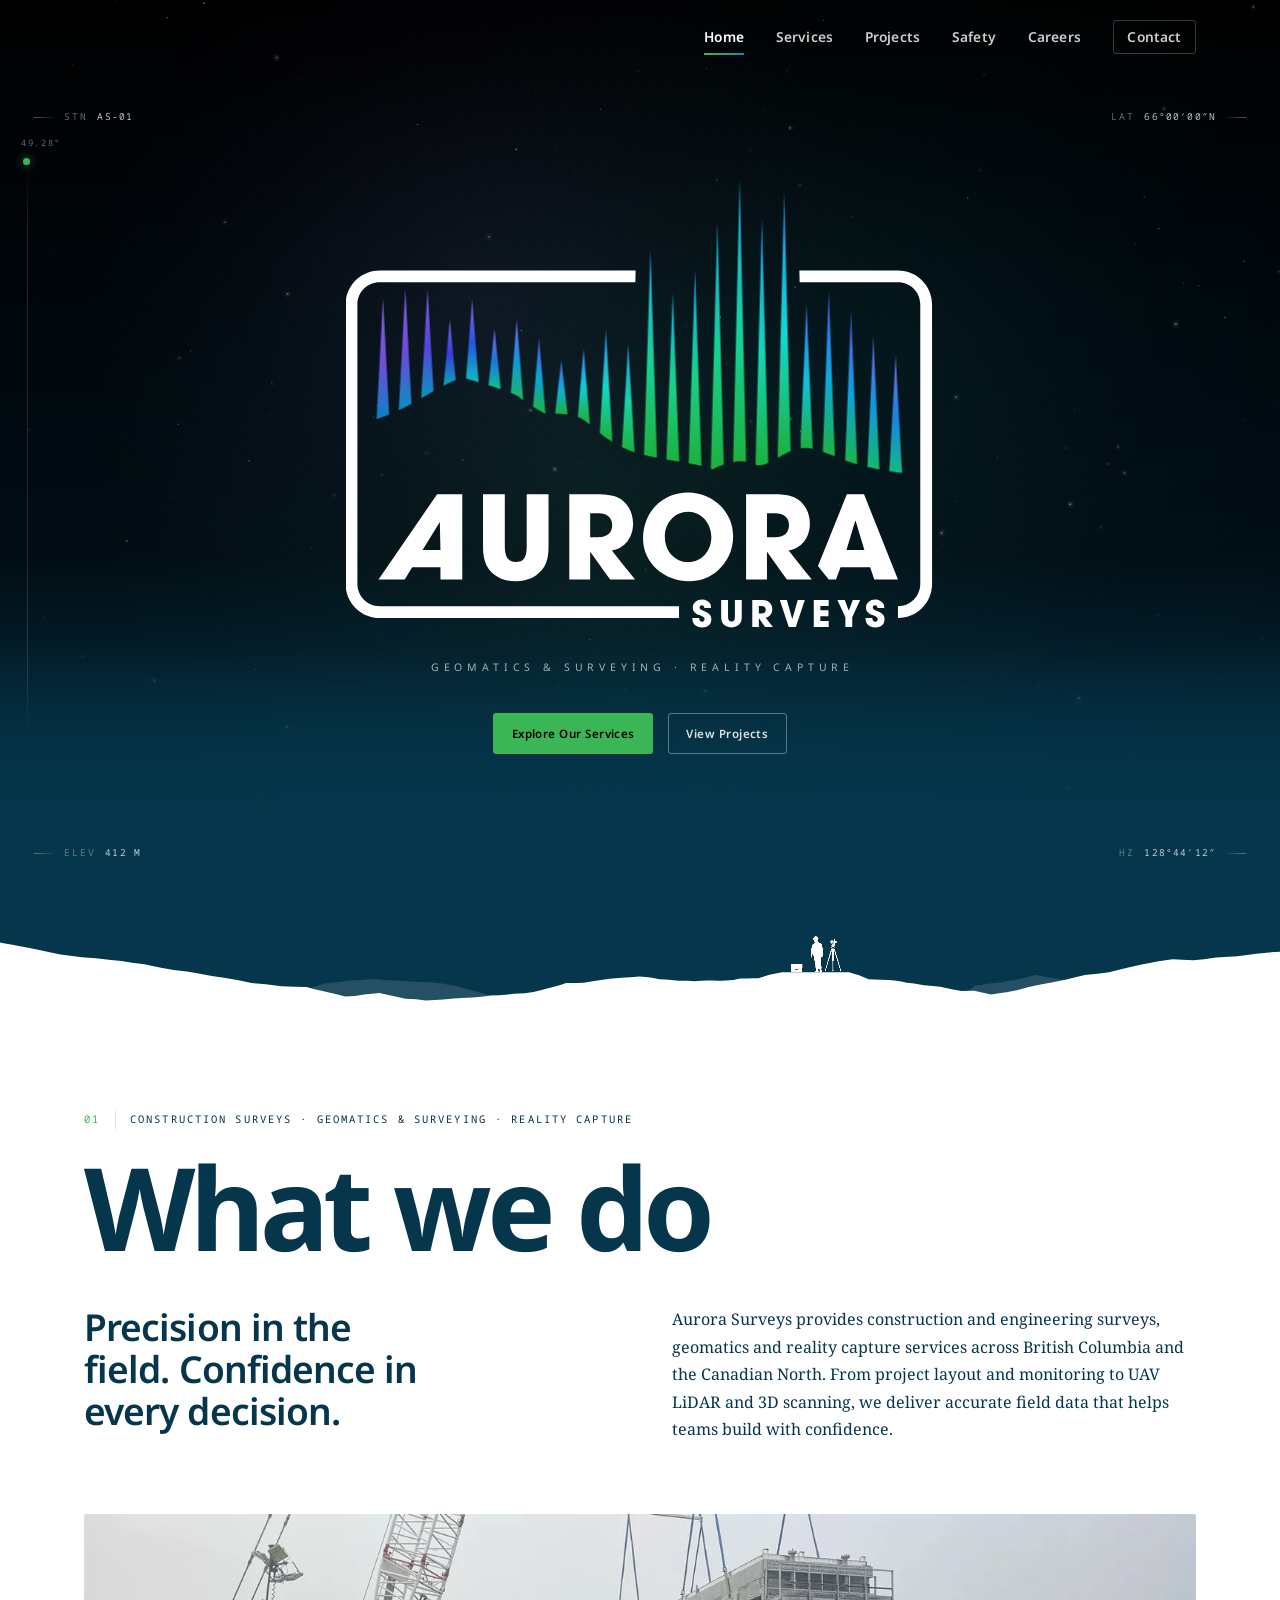
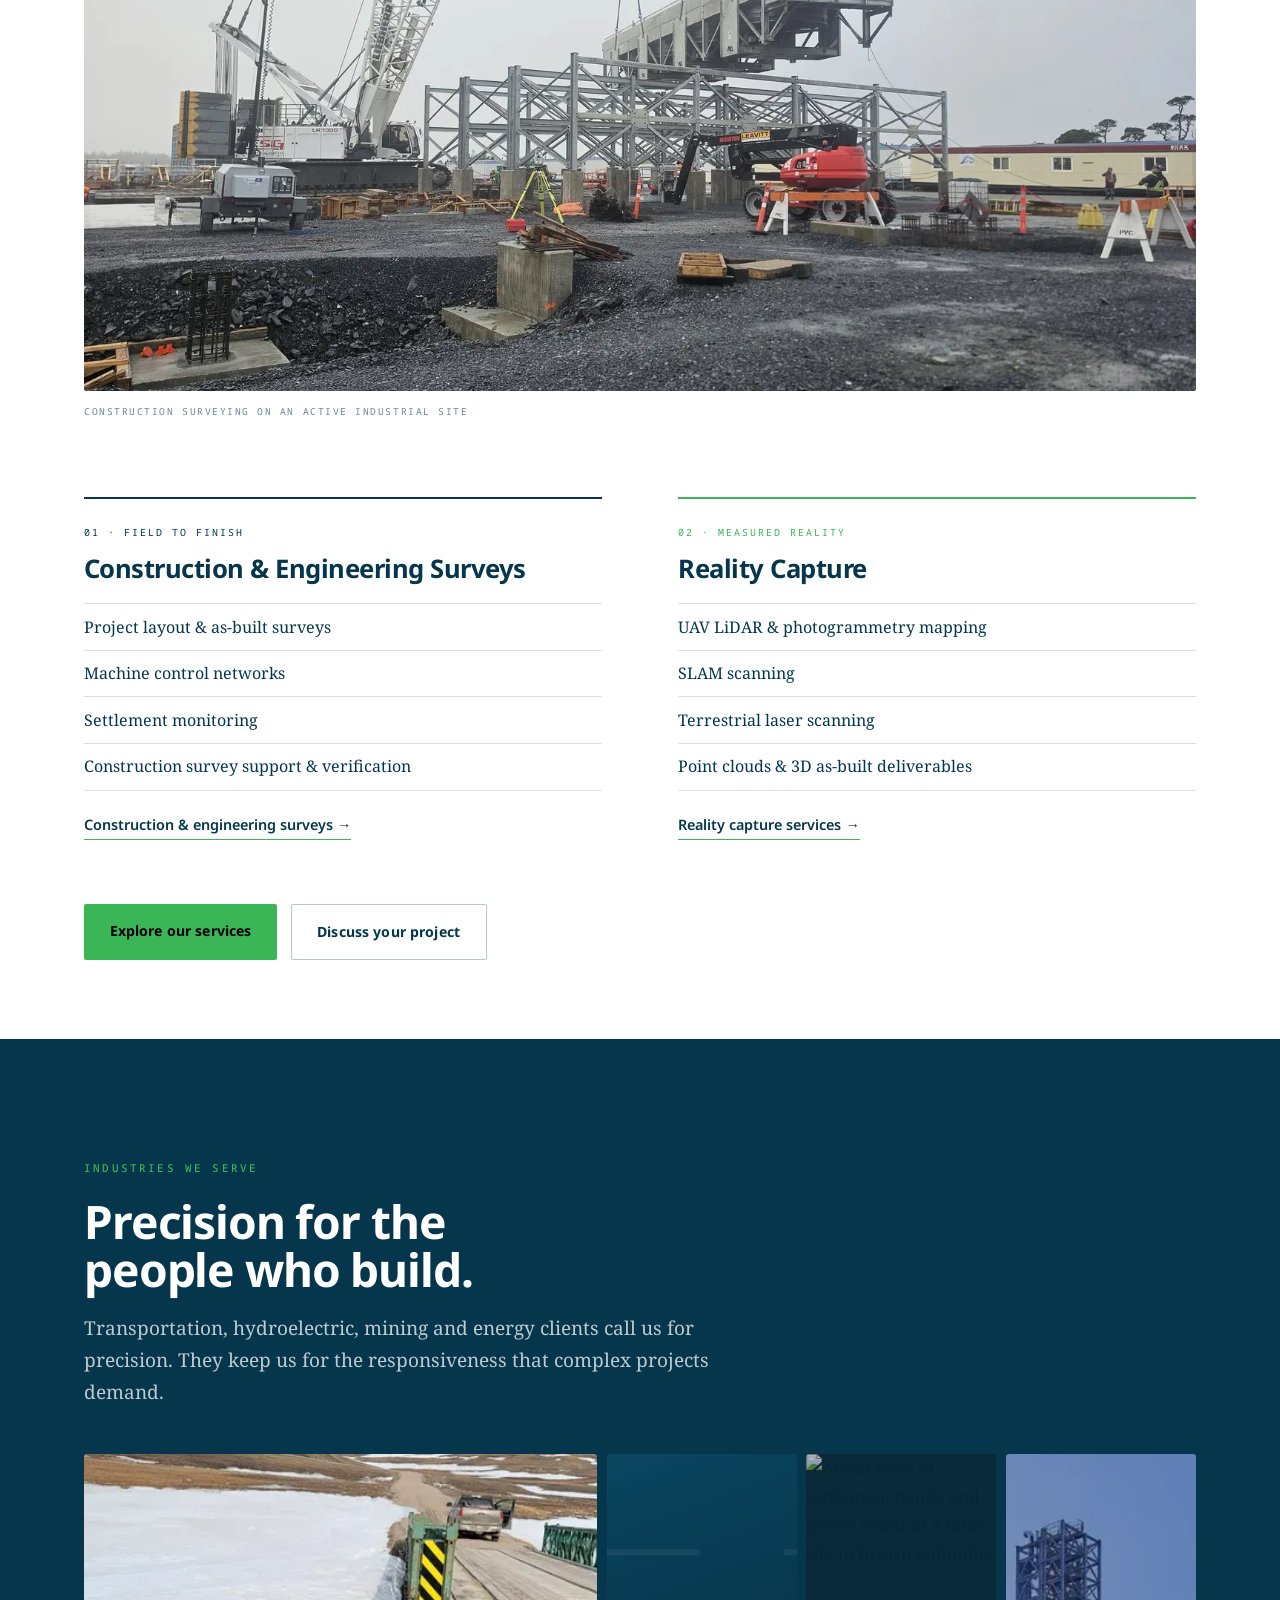
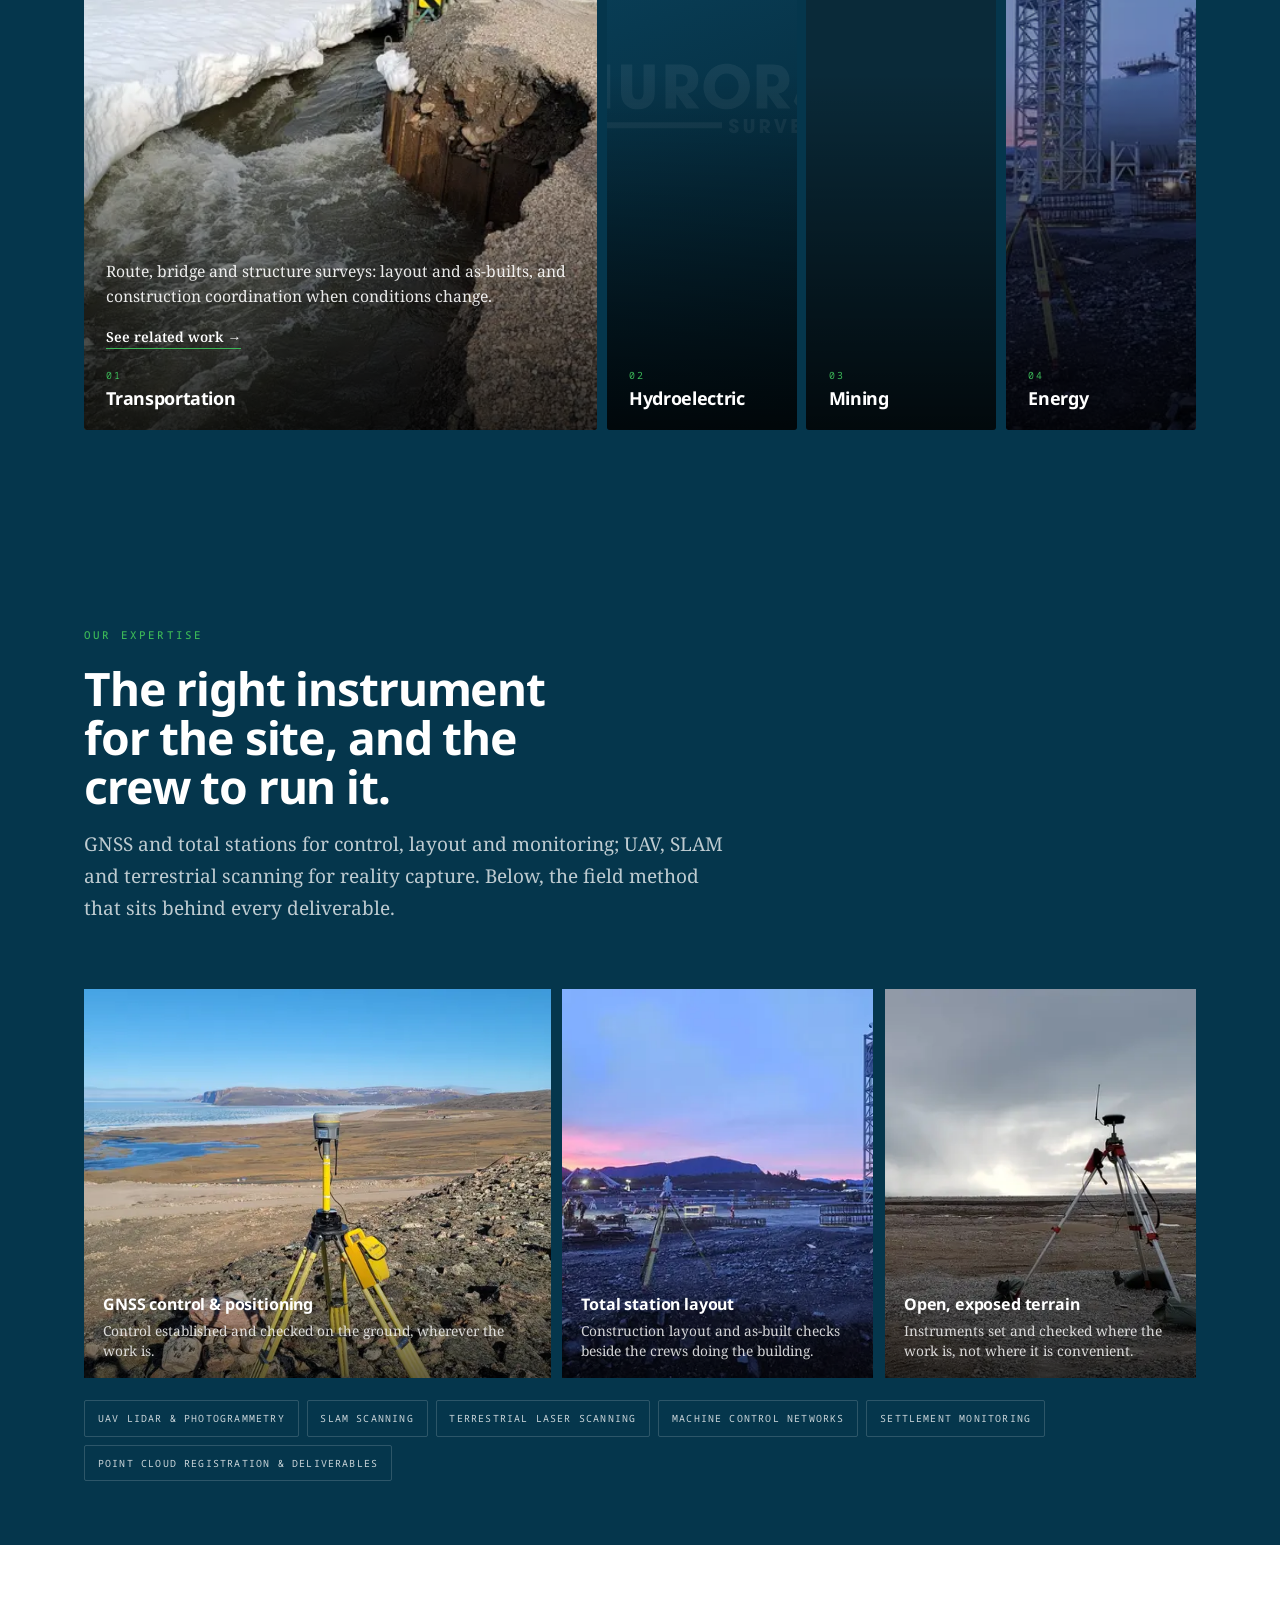
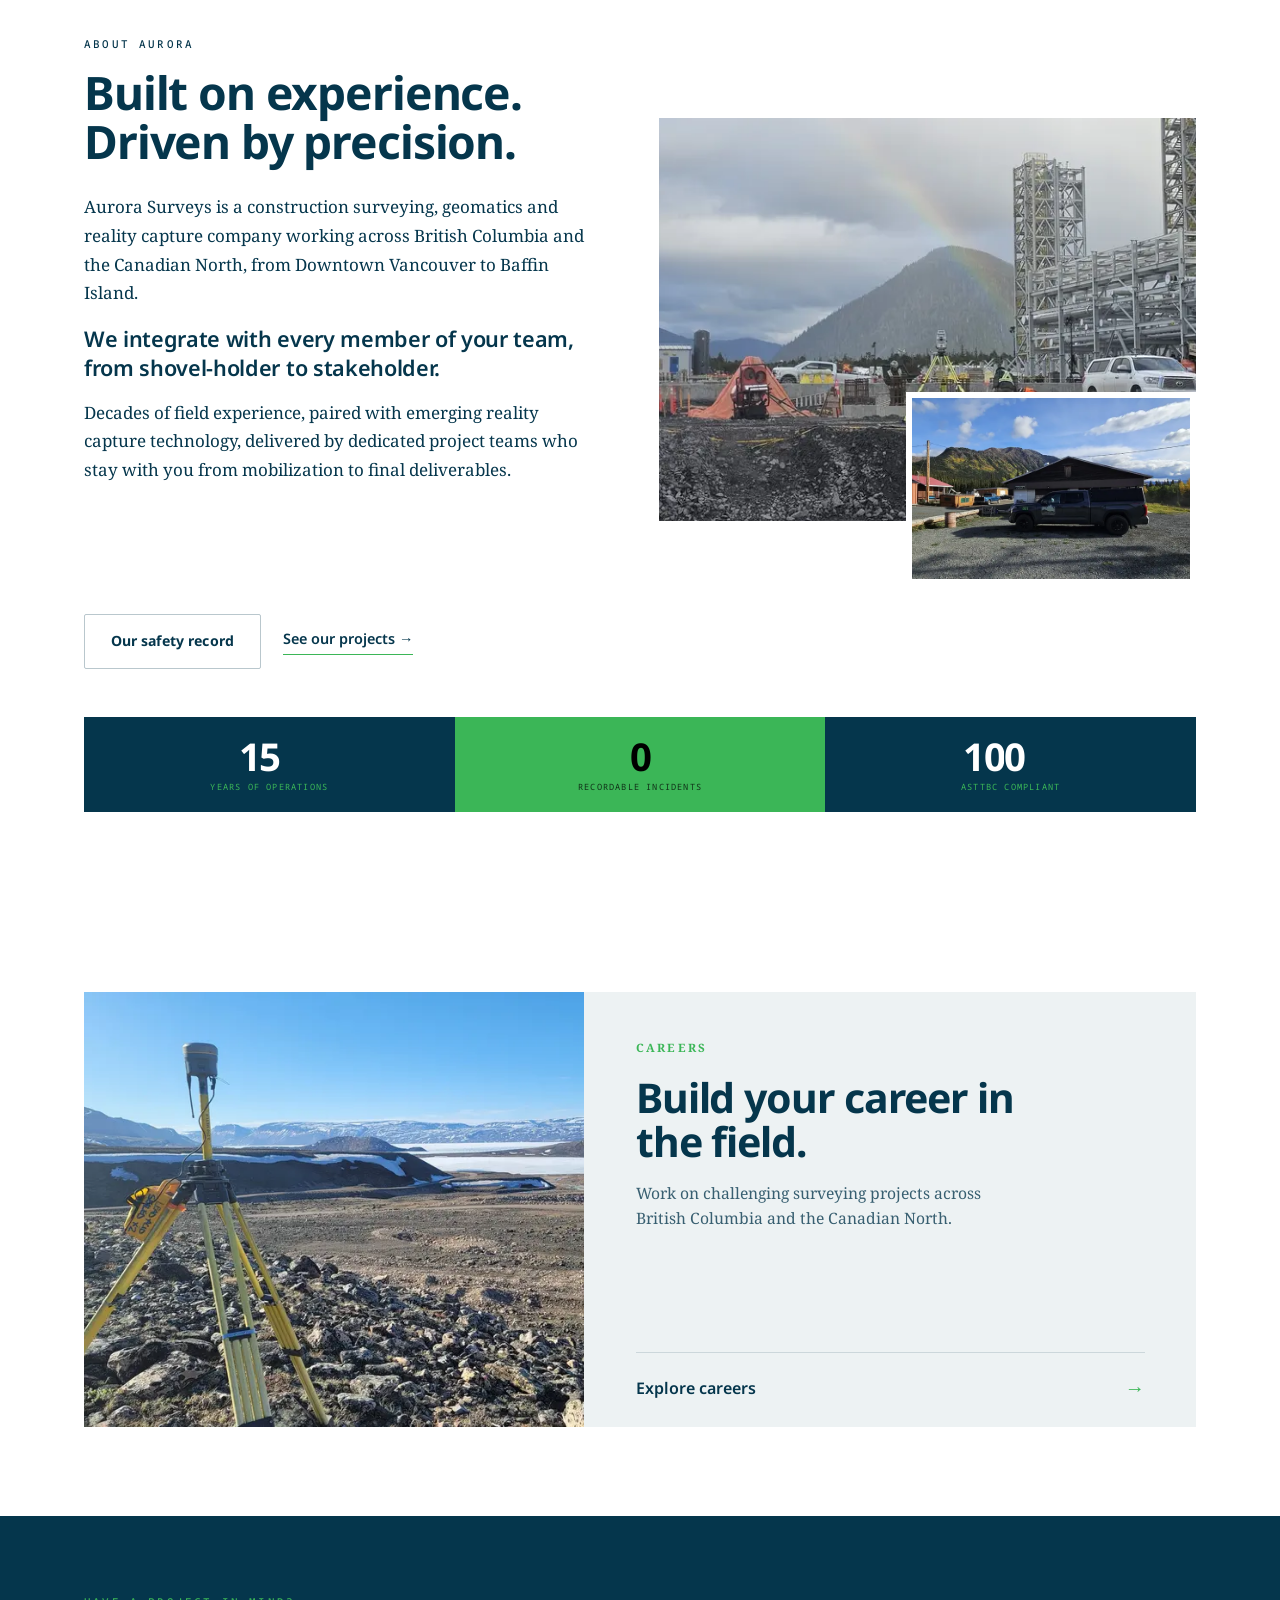
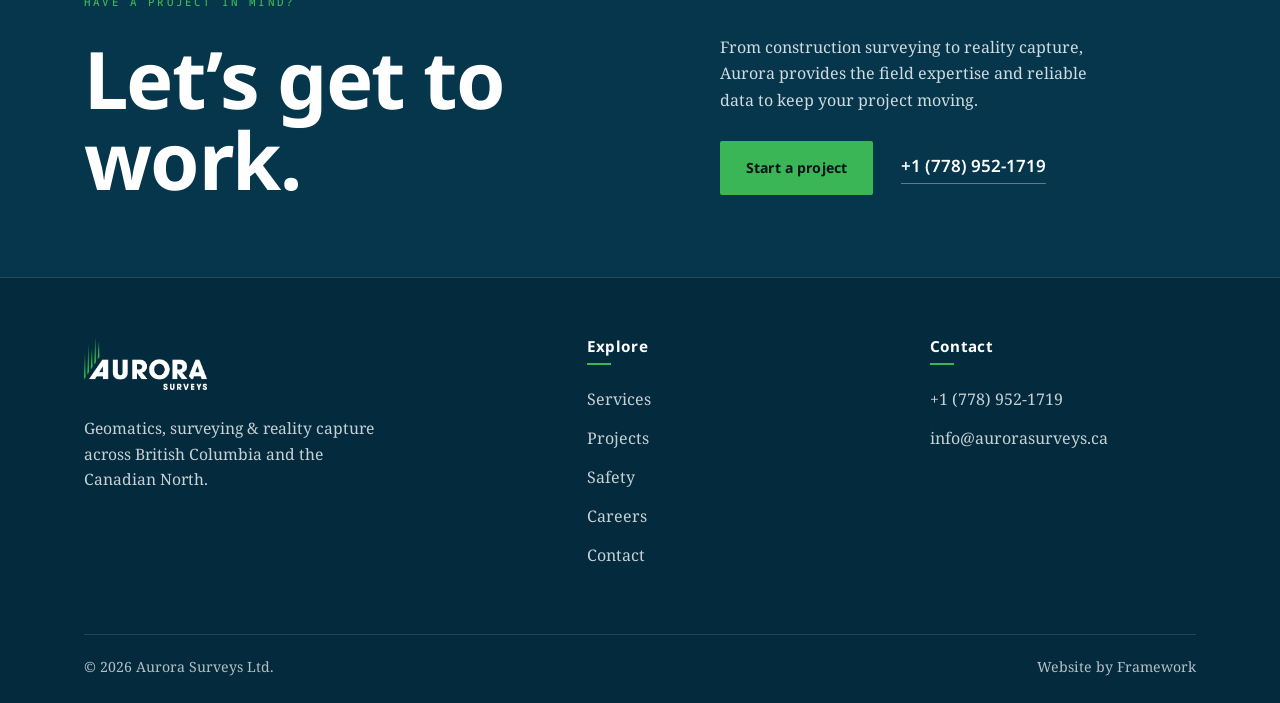
==== commit bb55b30f: "Redesign site footer: company, explore and contact columns across all pages Co-Authored-By: Claude S" ====
--- a/index.html
+++ b/index.html
@@ -287,13 +287,34 @@
 
 </main>
 
-<footer>
-  <div class="foot">
-    <img src="assets/logo-white-green.png" alt="Aurora Surveys" width="767" height="325">
-    <span>Aurora Surveys Ltd. · Geomatics, surveying &amp; reality capture</span>
-    <span>ASTTBC compliant · aurorasurveys.ca</span>
-  </div>
-  <p class="credit">Website by <a href="https://frameworkco.ca" target="_blank" rel="noopener">Framework</a></p>
+<footer class="site-foot">
+  <div class="sf-main">
+    <div class="sf-company">
+      <a href="index.html" class="sf-logo" aria-label="Aurora Surveys home"><img src="assets/logo-white-green.png" alt="Aurora Surveys" width="767" height="325"></a>
+      <p>Geomatics, surveying &amp; reality capture across British Columbia and the Canadian North.</p>
+    </div>
+    <div class="sf-col" role="navigation" aria-label="Footer">
+      <h2>Explore</h2>
+      <ul>
+        <li><a href="services.html">Services</a></li>
+        <li><a href="projects.html">Projects</a></li>
+        <li><a href="safety.html">Safety</a></li>
+        <li><a href="careers.html">Careers</a></li>
+        <li><a href="contact.html">Contact</a></li>
+      </ul>
+    </div>
+    <div class="sf-col">
+      <h2>Contact</h2>
+      <ul>
+        <li><a href="tel:+17789521719">+1 (778) 952-1719</a></li>
+        <li><a href="mailto:info@aurorasurveys.ca">info@aurorasurveys.ca</a></li>
+      </ul>
+    </div>
+  </div>
+  <div class="sf-bar">
+    <p>&copy; 2026 Aurora Surveys Ltd.</p>
+    <p>Website by <a href="https://frameworkco.ca" target="_blank" rel="noopener">Framework</a></p>
+  </div>
 </footer>
 
 <script src="assets/app.js"></script>
--- a/assets/style.css
+++ b/assets/style.css
@@ -329,21 +329,6 @@
 .contact-grid a:hover .v{color:var(--green)}
 @media (max-width:760px){.contact-grid{grid-template-columns:1fr}}
 
-footer{background:var(--night);color:rgba(255,255,255,.45);border-top:1px solid rgba(255,255,255,.14)}
-.foot{
-  max-width:var(--maxw);margin:0 auto;padding:1.75rem var(--pad);
-  display:flex;flex-wrap:wrap;gap:1rem 2rem;align-items:center;justify-content:space-between;
-  font-family:var(--mono);font-size:.63rem;letter-spacing:.14em;text-transform:uppercase;
-}
-.foot img{height:54px;width:auto;opacity:1}
-.credit{
-  max-width:var(--maxw);margin:0 auto;padding:0 var(--pad) 1.5rem;text-align:right;
-  font-family:var(--mono);font-size:.55rem;letter-spacing:.16em;text-transform:uppercase;
-  color:rgba(255,255,255,.28);
-}
-.credit a{color:inherit;text-decoration:none;border-bottom:1px solid rgba(255,255,255,.14);padding-bottom:1px;transition:color .25s ease,border-color .25s ease}
-.credit a:hover,.credit a:focus-visible{color:var(--green);border-color:var(--green)}
-@media (max-width:620px){.credit{text-align:left}}
 
 /* ---------- reveal ---------- */
 .rv{opacity:0;transform:translateY(16px);transition:opacity .7s ease,transform .7s cubic-bezier(.2,.7,.3,1)}
@@ -1552,3 +1537,21 @@
   .contact-final-side{padding-bottom:0}
 }
 @media (max-width:860px){.contact-final h2{margin-bottom:0}}
+
+/* ---------- footer ---------- */
+.site-foot{background:#042b3d;color:rgba(255,255,255,.78);border-top:1px solid rgba(255,255,255,.14)}
+.sf-main{max-width:var(--maxw);margin:0 auto;padding:clamp(2.5rem,5vw,3.75rem) var(--pad);display:grid;grid-template-columns:1.6fr 1fr 1fr;gap:2.5rem clamp(2rem,6vw,5rem)}
+.sf-logo{display:inline-block;line-height:0}
+.sf-logo img{height:52px;width:auto}
+.sf-company p{margin:1.1rem 0 0;max-width:34ch;font-size:.98rem;line-height:1.6}
+.sf-col h2{margin:0 0 1rem;font-family:var(--sans);font-size:.95rem;font-weight:700;letter-spacing:.02em;color:#fff}
+.sf-col h2::after{content:"";display:block;width:1.5rem;height:2px;margin-top:.55rem;background:var(--green)}
+.sf-col ul{list-style:none;margin:0;padding:0;display:grid;gap:.15rem}
+.site-foot a{color:inherit;text-decoration:none}
+.sf-col a{display:inline-block;padding:.3rem 0;font-size:1rem;transition:color .2s ease}
+.sf-col a:hover,.sf-bar a:hover{color:#fff;text-decoration:underline;text-decoration-color:var(--green);text-underline-offset:4px}
+.site-foot a:focus-visible{outline:2px solid var(--green);outline-offset:3px;border-radius:2px;color:#fff}
+.sf-bar{width:min(var(--maxw) - 2*var(--pad),100% - 2*var(--pad));margin:0 auto;padding:1.25rem 0 1.5rem;display:flex;flex-wrap:wrap;gap:.5rem 2rem;justify-content:space-between;border-top:1px solid rgba(255,255,255,.12);font-size:.88rem;color:rgba(255,255,255,.7)}
+.sf-bar p{margin:0}
+@media (max-width:860px){.sf-main{grid-template-columns:1fr 1fr}.sf-company{grid-column:1/-1}}
+@media (max-width:520px){.sf-main{grid-template-columns:1fr;gap:2rem}.sf-bar{flex-direction:column}}
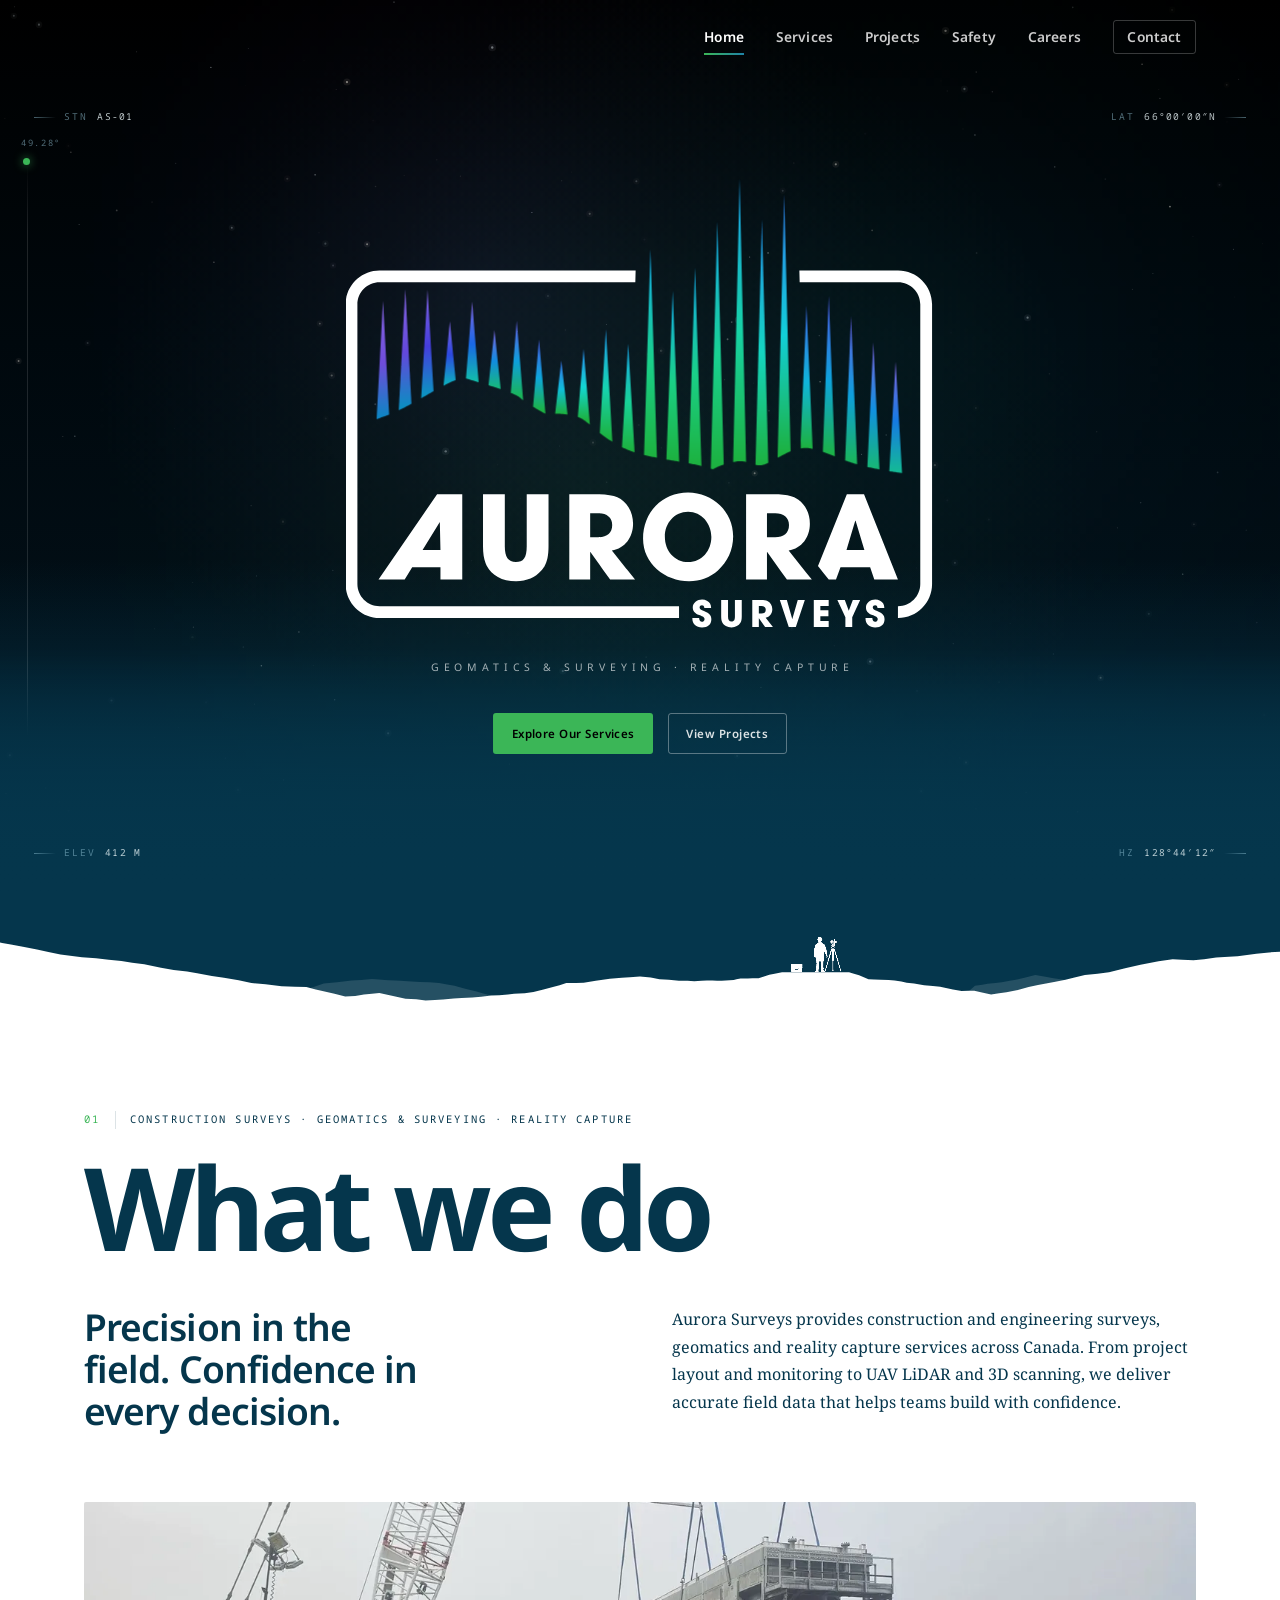
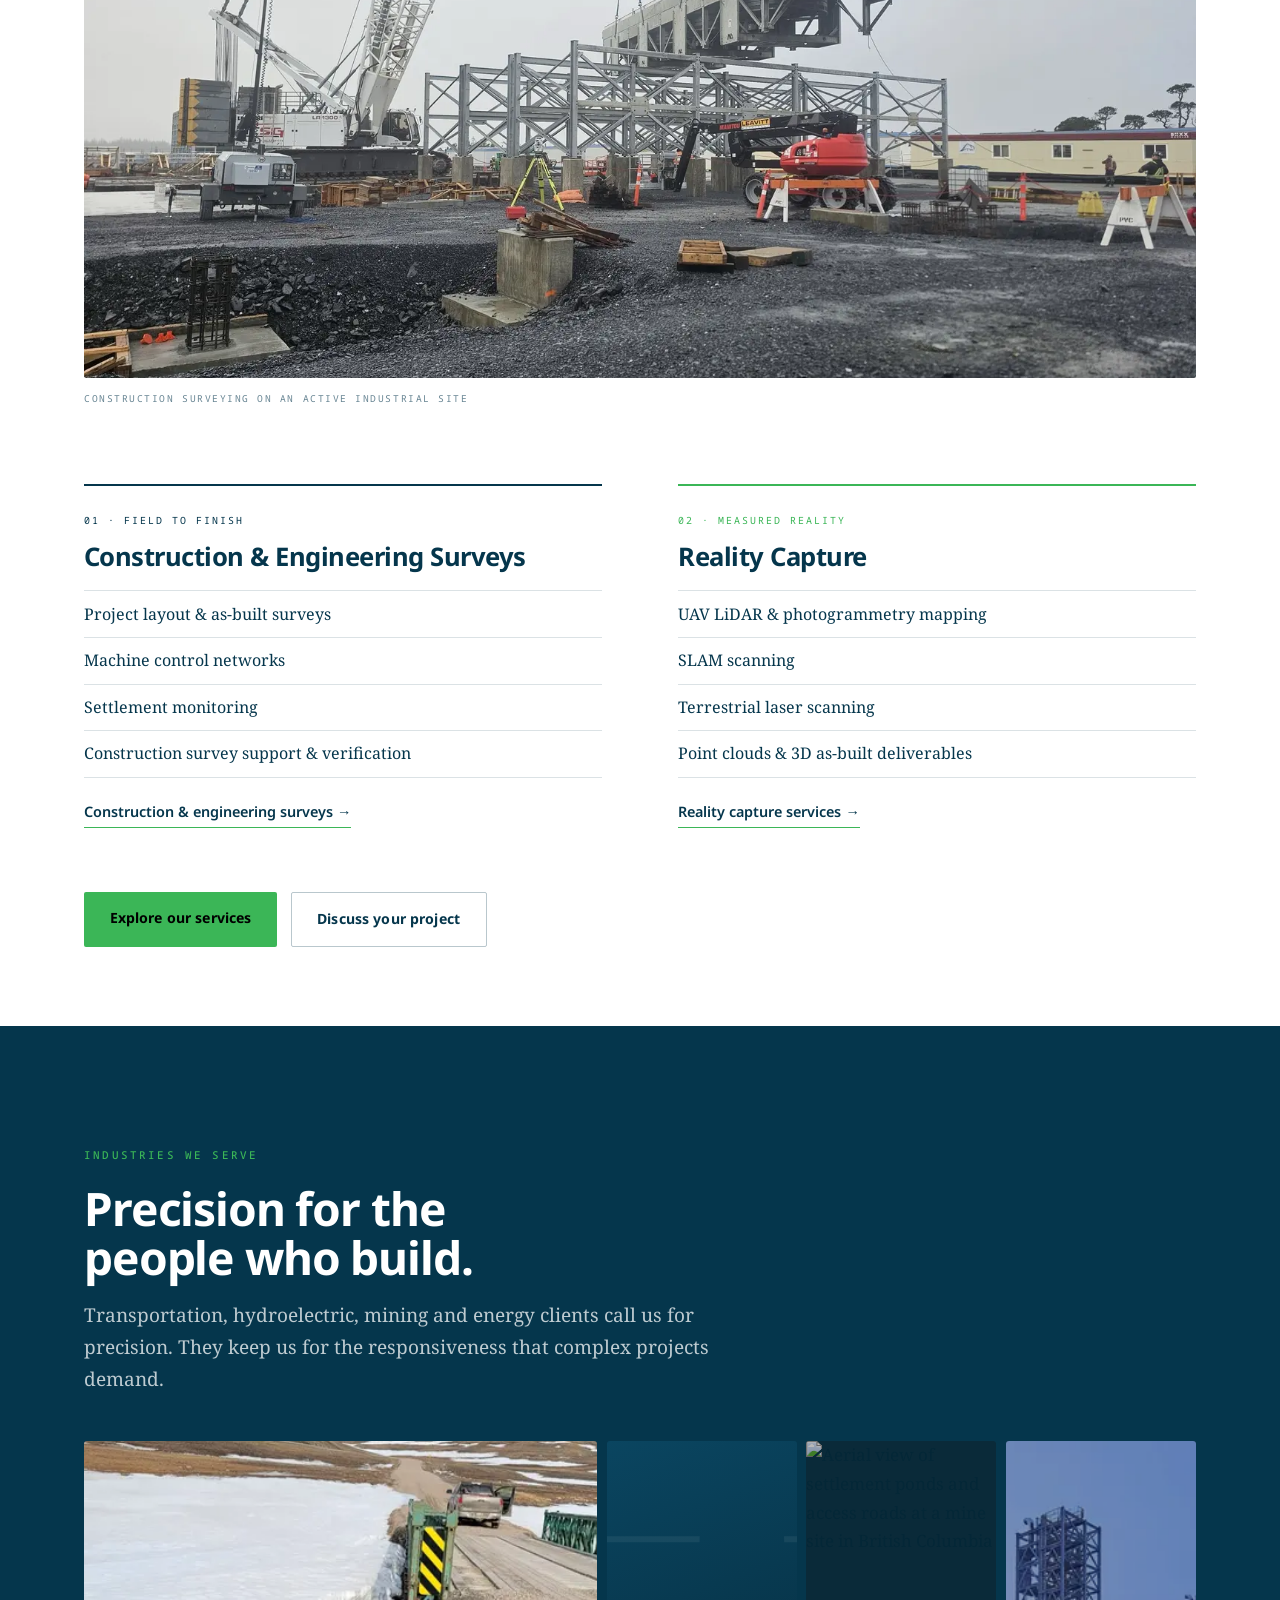
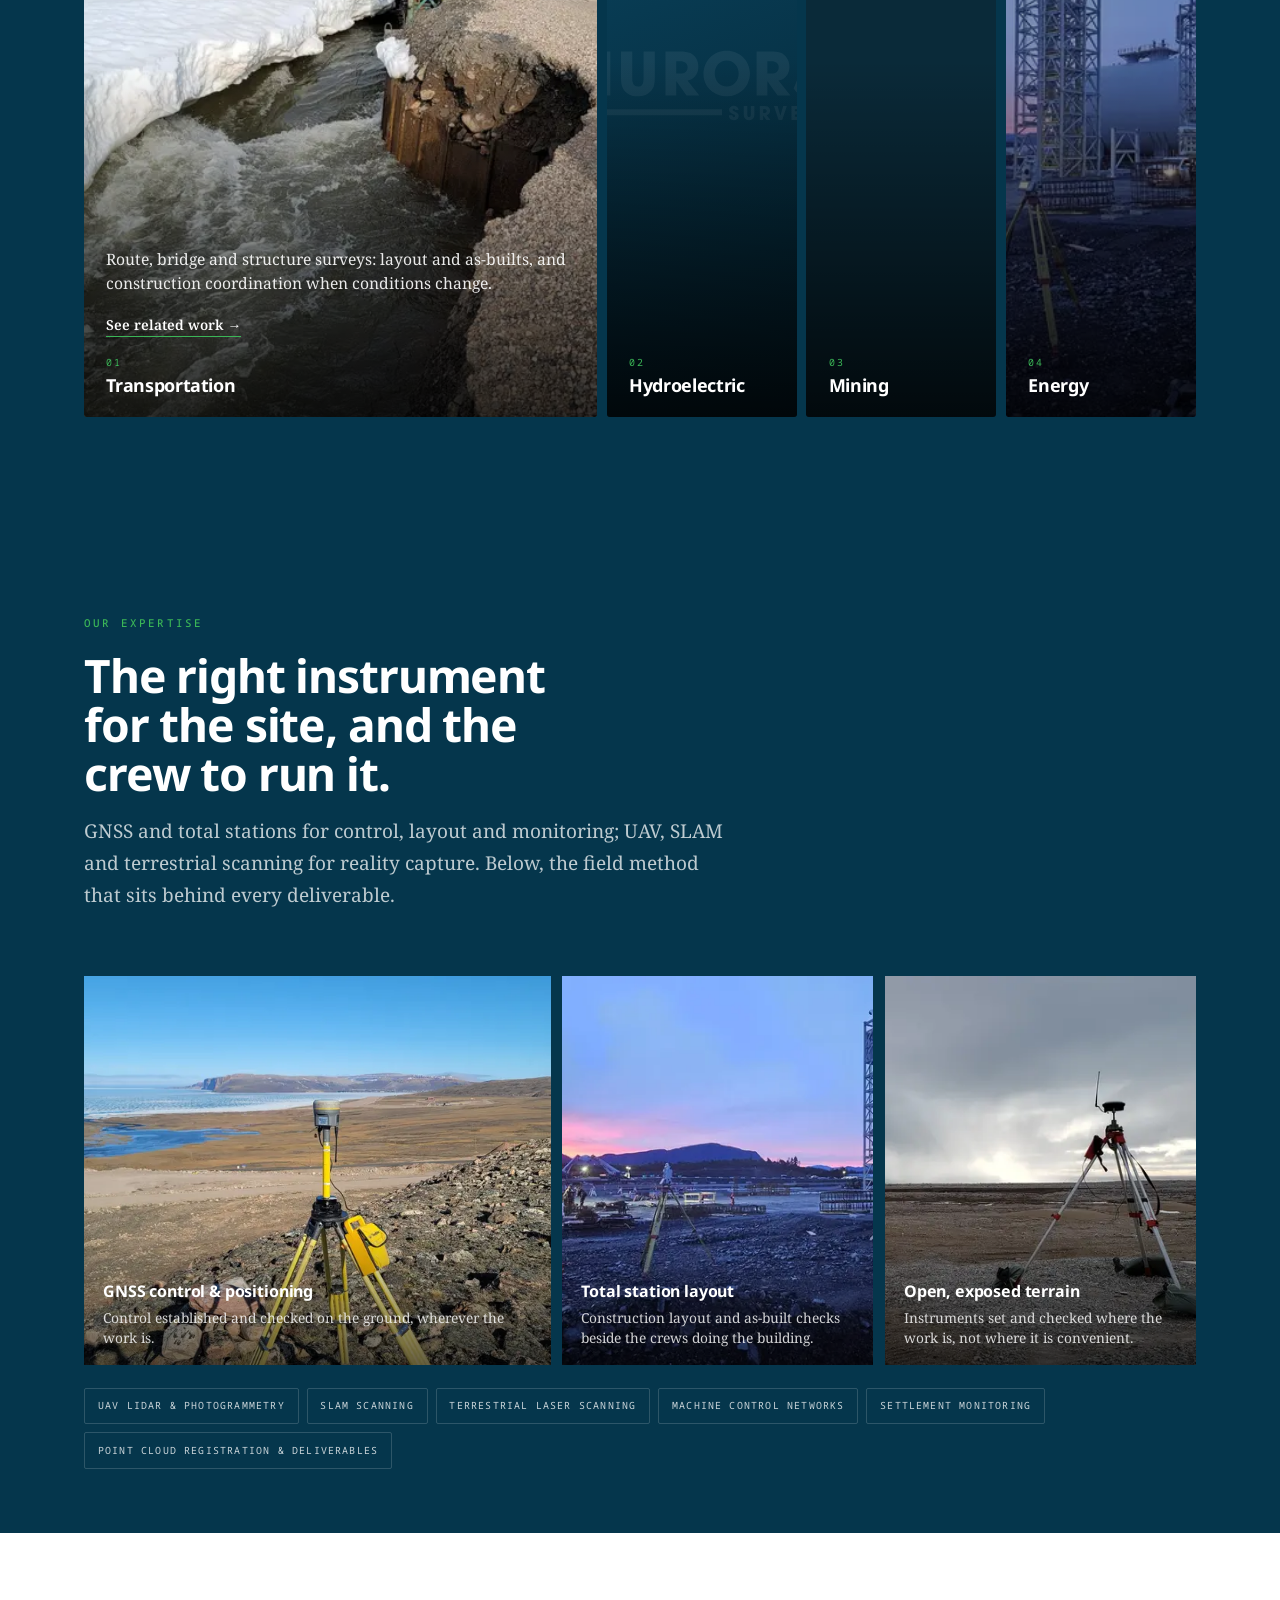
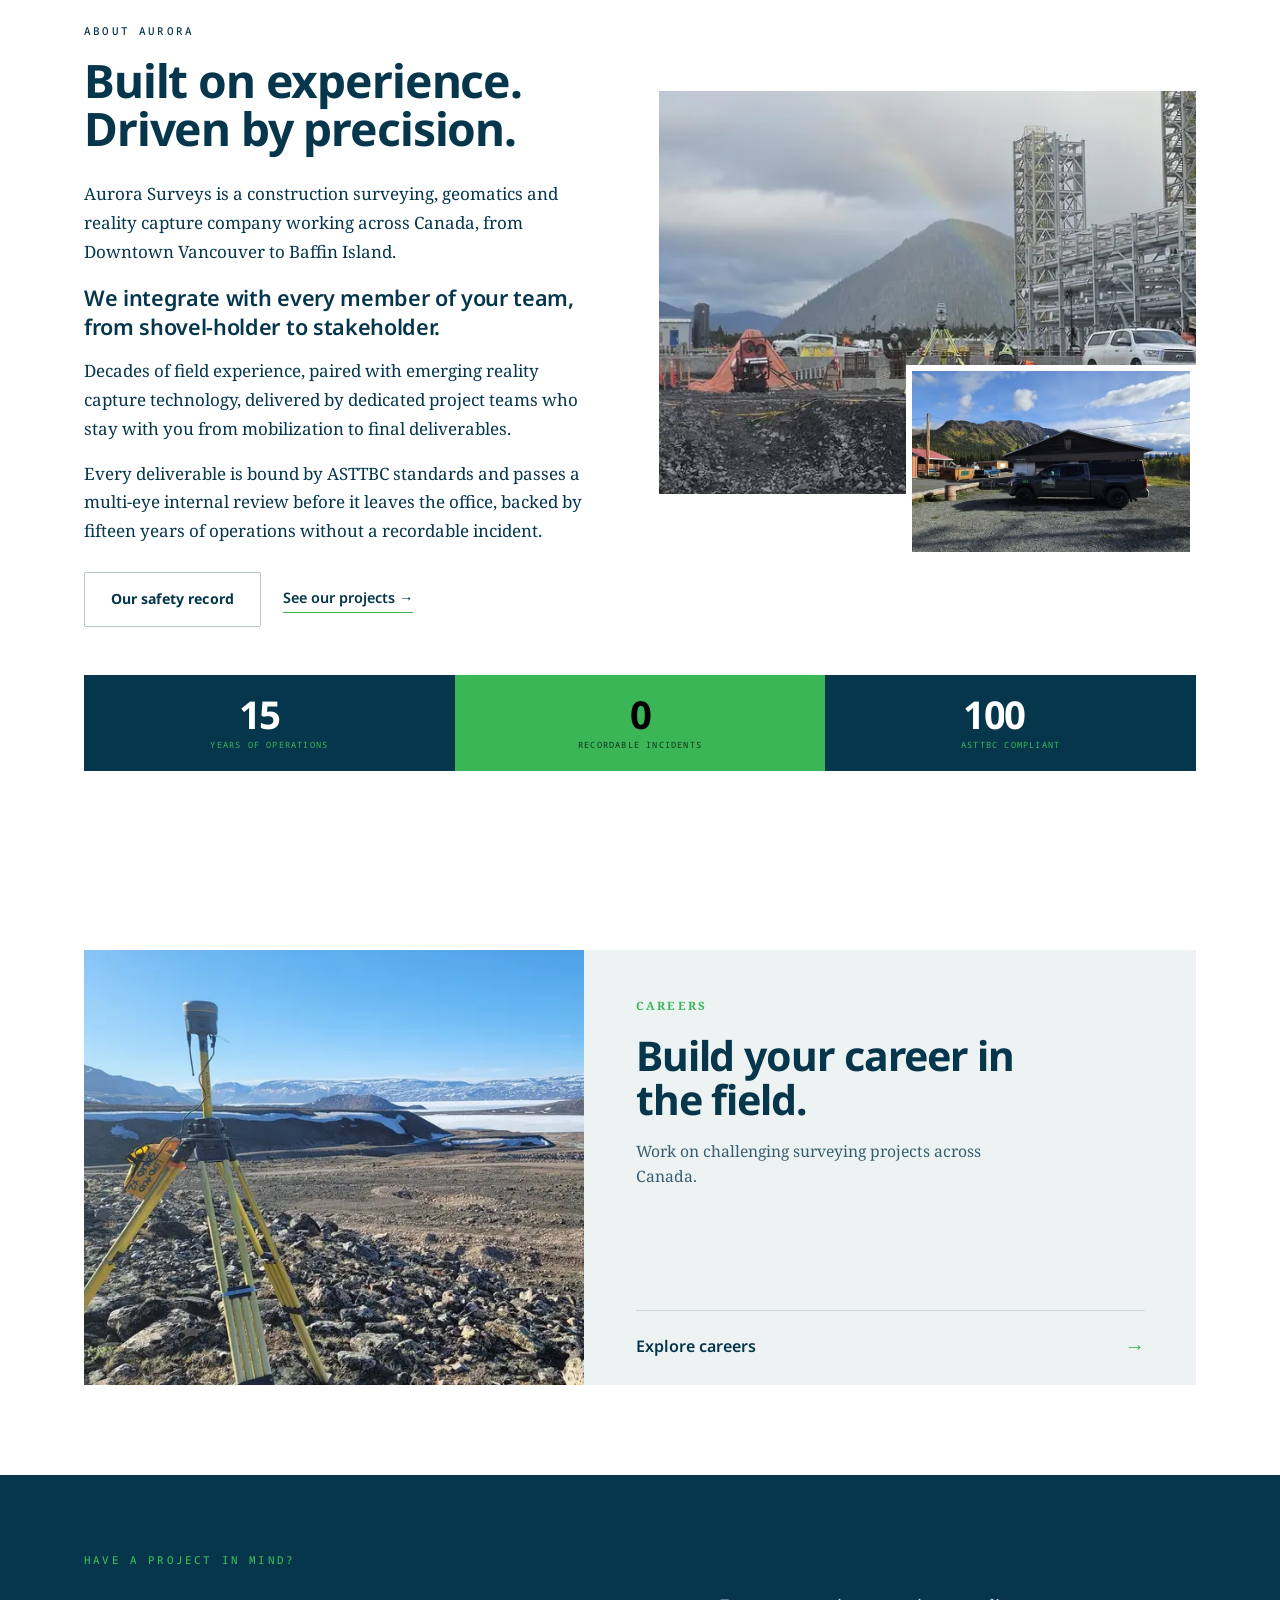
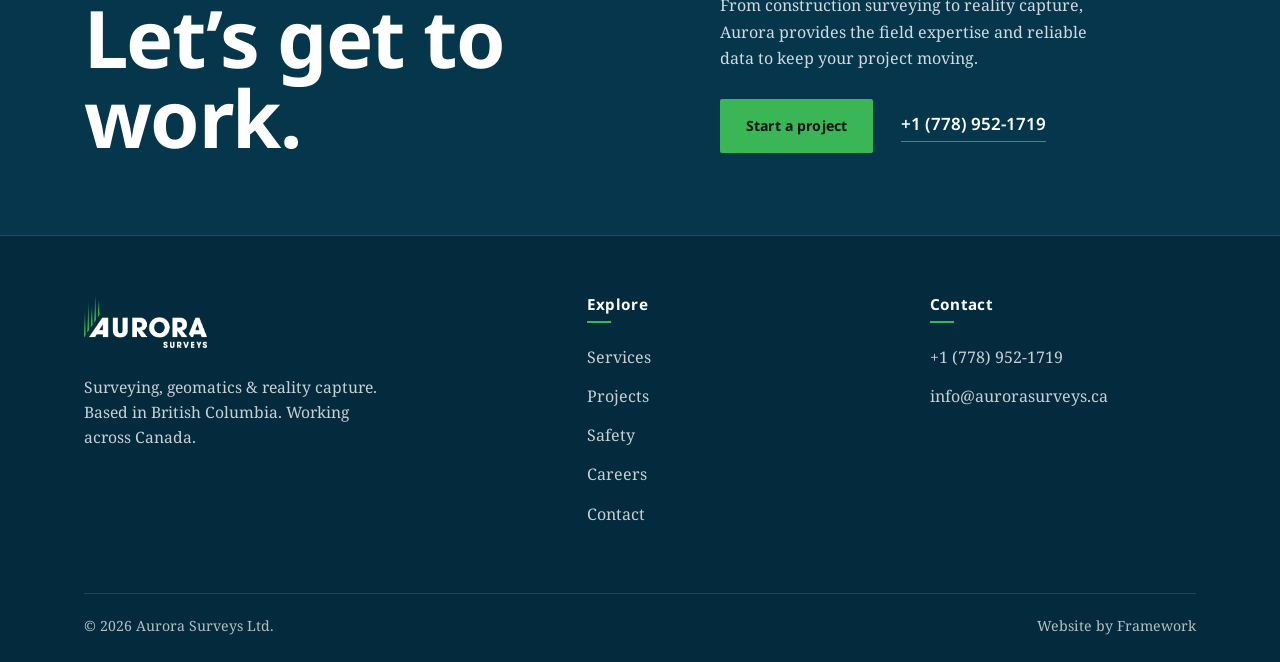
==== commit 1f6f8161: "Safety and Careers redesign; Canada-wide wording and shared footer; map markers for all locations; h" ====
--- a/index.html
+++ b/index.html
@@ -4,15 +4,13 @@
 <meta charset="utf-8">
 <meta name="viewport" content="width=device-width, initial-scale=1">
 <title>Aurora Surveys — Construction Surveying, Geomatics &amp; Reality Capture in British Columbia</title>
-<meta name="description" content="Construction and engineering surveys, as-built surveys, UAV LiDAR and laser scanning for transportation, hydroelectric, mining and energy projects across British Columbia and the Canadian North.">
+<meta name="description" content="Construction and engineering surveys, as-built surveys, UAV LiDAR and laser scanning for transportation, hydroelectric, mining and energy projects across Canada.">
 <meta property="og:type" content="website">
 <meta property="og:site_name" content="Aurora Surveys">
 <meta property="og:title" content="Aurora Surveys — Construction Surveying, Geomatics &amp; Reality Capture in British Columbia">
-<meta property="og:description" content="Construction and engineering surveys, as-built surveys, UAV LiDAR and laser scanning for transportation, hydroelectric, mining and energy projects across British Columbia and the Canadian North.">
+<meta property="og:description" content="Construction and engineering surveys, as-built surveys, UAV LiDAR and laser scanning for transportation, hydroelectric, mining and energy projects across Canada.">
 <meta name="twitter:card" content="summary">
-<script type="application/ld+json">
-{"@context":"https://schema.org","@type":"ProfessionalService","name":"Aurora Surveys Ltd.","alternateName":"Aurora Surveys","url":"https://aurorasurveys.ca/","description":"Construction and engineering surveys, as-built surveys, UAV LiDAR and laser scanning for transportation, hydroelectric, mining and energy projects across British Columbia and the Canadian North.","email":"info@aurorasurveys.ca","telephone":"+1-778-952-1719","areaServed":[{"@type":"AdministrativeArea","name":"British Columbia"},{"@type":"Place","name":"Canadian North"}],"serviceType":["Construction surveying","Engineering surveys","As-built surveys","Geomatics","Reality capture","UAV LiDAR mapping","Laser scanning"],"knowsAbout":["Construction surveying","Engineering surveys","Geomatics","Reality capture","UAV LiDAR","Laser scanning","As-built surveys","Machine control networks","Settlement monitoring"],"audience":{"@type":"BusinessAudience","audienceType":"Transportation, hydroelectric, mining and energy projects"}}
-</script>
+<script type="application/ld+json">{"@context":"https://schema.org","@type":"ProfessionalService","name":"Aurora Surveys Ltd.","alternateName":"Aurora Surveys","url":"https://aurorasurveys.ca/","description":"Construction and engineering surveys, as-built surveys, UAV LiDAR and laser scanning for transportation, hydroelectric, mining and energy projects across Canada.","email":"info@aurorasurveys.ca","telephone":"+1-778-952-1719","areaServed":{"@type":"Country","name":"Canada"},"serviceType":["Construction surveying","Engineering surveys","As-built surveys","Geomatics","Reality capture","UAV LiDAR mapping","Laser scanning"],"knowsAbout":["Construction surveying","Engineering surveys","Geomatics","Reality capture","UAV LiDAR","Laser scanning","As-built surveys","Machine control networks","Settlement monitoring"],"audience":{"@type":"BusinessAudience","audienceType":"Transportation, hydroelectric, mining and energy projects"},"address":{"@type":"PostalAddress","addressRegion":"BC","addressCountry":"CA"}}</script>
 <!-- critical: the header stays hidden until the script reveals it, so it can never show before the hero does -->
 <style>header.hero-page{opacity:0;visibility:hidden;pointer-events:none}</style>
 <noscript><style>html header.hero-page{opacity:1;visibility:visible;pointer-events:auto}</style></noscript>
@@ -49,7 +47,7 @@
 <main id="main">
 <section class="stage" id="top" aria-label="Aurora Surveys">
   <div class="stage-sticky">
-    <h1 class="vh">Aurora Surveys: construction surveying, engineering surveys, geomatics and reality capture in British Columbia and the Canadian North</h1>
+    <h1 class="vh">Aurora Surveys: construction surveying, engineering surveys, geomatics and reality capture, based in British Columbia and working across Canada</h1>
     <canvas class="nightsky" aria-hidden="true"></canvas>
     <canvas class="hero-glow" aria-hidden="true"></canvas>
     <div class="badge-live">
@@ -109,7 +107,7 @@
       <div class="wwd-intro">
         <p class="wwd-statement rv">Precision in the field. Confidence in every decision.</p>
         <div class="wwd-lede rv">
-          <p>Aurora Surveys provides construction and engineering surveys, geomatics and reality capture services across British Columbia and the Canadian North. From project layout and monitoring to UAV LiDAR and 3D scanning, we deliver accurate field data that helps teams build with confidence.</p>
+          <p>Aurora Surveys provides construction and engineering surveys, geomatics and reality capture services across Canada. From project layout and monitoring to UAV LiDAR and 3D scanning, we deliver accurate field data that helps teams build with confidence.</p>
         </div>
       </div>
     </div>
@@ -234,7 +232,7 @@
       <div class="about-copy">
         <p class="eyebrow rv">About Aurora</p>
         <h2 class="rv">Built on experience. Driven by precision.</h2>
-        <p class="rv">Aurora Surveys is a construction surveying, geomatics and reality capture company working across British Columbia and the Canadian North, from Downtown Vancouver to Baffin Island.</p>
+        <p class="rv">Aurora Surveys is a construction surveying, geomatics and reality capture company working across Canada, from Downtown Vancouver to Baffin Island.</p>
         <p class="about-lead rv">We integrate with every member of your team, from shovel-holder to stakeholder.</p>
         <p class="rv">Decades of field experience, paired with emerging reality capture technology, delivered by dedicated project teams who stay with you from mobilization to final deliverables.</p>
         <p class="rv">Every deliverable is bound by ASTTBC standards and passes a multi-eye internal review before it leaves the office, backed by fifteen years of operations without a recordable incident.</p>
@@ -263,7 +261,7 @@
         <div class="careers-body">
           <p class="careers-label">Careers</p>
           <h2>Build your career in the field.</h2>
-          <p class="careers-text">Work on challenging surveying projects across British Columbia and the Canadian North.</p>
+          <p class="careers-text">Work on challenging surveying projects across Canada.</p>
         </div>
         <a class="careers-link" href="careers.html"><span>Explore careers</span><span class="careers-arrow" aria-hidden="true">&rarr;</span></a>
       </div>
@@ -291,7 +289,7 @@
   <div class="sf-main">
     <div class="sf-company">
       <a href="index.html" class="sf-logo" aria-label="Aurora Surveys home"><img src="assets/logo-white-green.png" alt="Aurora Surveys" width="767" height="325"></a>
-      <p>Geomatics, surveying &amp; reality capture across British Columbia and the Canadian North.</p>
+      <p>Surveying, geomatics &amp; reality capture. Based in British Columbia. Working across Canada.</p>
     </div>
     <div class="sf-col" role="navigation" aria-label="Footer">
       <h2>Explore</h2>
--- a/assets/style.css
+++ b/assets/style.css
@@ -789,24 +789,24 @@
   position:absolute;left:var(--pad);bottom:clamp(2rem,7vh,4.5rem);z-index:2;
   list-style:none;margin:0;padding:0;display:grid;gap:.5rem;
   font-family:var(--mono);font-size:.6rem;letter-spacing:.18em;text-transform:uppercase;
-  color:rgba(255,255,255,.34);
+  color:rgba(255,255,255,.66);
 }
 .capture-legend li{display:flex;align-items:center;gap:.7rem;transition:color .45s ease}
 .capture-legend li span{
-  width:16px;height:1px;background:rgba(255,255,255,.2);transition:background .45s ease,width .45s ease;
+  width:16px;height:1px;background:rgba(255,255,255,.4);transition:background .45s ease,width .45s ease;
 }
 .capture-legend li.on{color:rgba(232,244,246,.95)}
 .capture-legend li.on span{background:var(--green);width:30px}
 .capture-count{
   position:absolute;right:var(--pad);bottom:clamp(2rem,7vh,4.5rem);z-index:2;
   font-family:var(--mono);font-size:.6rem;letter-spacing:.18em;text-transform:uppercase;
-  color:rgba(143,193,211,.6);
+  color:rgba(170,208,222,.85);
 }
 .capture-count b{color:rgba(232,244,246,.95);font-weight:500;letter-spacing:.06em}
 .capture-steps{list-style:none;margin:0;padding:0;position:relative;z-index:2}
 .capture-steps li{
   min-height:80svh;display:flex;flex-direction:column;justify-content:flex-end;
-  padding-bottom:16svh;max-width:34ch;margin-left:var(--pad);opacity:.22;
+  padding-bottom:16svh;max-width:34ch;margin-left:var(--pad);opacity:.3;
   transition:opacity .5s ease;
 }
 /* the notes share the left edge with the four-line legend pinned at the
@@ -816,7 +816,8 @@
 }
 .capture-steps li.live{opacity:1}
 .capture-steps h3{color:#fff;font-size:clamp(1.2rem,2.2vw,1.7rem);margin-bottom:.6rem}
-.capture-steps p{color:rgba(255,255,255,.7);margin:0}
+.capture-steps p{color:rgba(255,255,255,.88);margin:0;text-shadow:0 1px 14px rgba(3,30,43,.9)}
+.capture-steps h3{text-shadow:0 1px 16px rgba(3,30,43,.9)}
 @media (max-width:860px){
   .capture-sticky{height:50svh}
   .capture-head{top:calc(74px + 1.2rem)}
@@ -1555,3 +1556,391 @@
 .sf-bar p{margin:0}
 @media (max-width:860px){.sf-main{grid-template-columns:1fr 1fr}.sf-company{grid-column:1/-1}}
 @media (max-width:520px){.sf-main{grid-template-columns:1fr;gap:2rem}.sf-bar{flex-direction:column}}
+
+/* ---------- services page ---------- */
+.svc-anchor{display:block;height:0;scroll-margin-top:0}
+.setup-lede{margin:1.1rem 0 0;max-width:34ch;color:rgba(255,255,255,.78);font-size:1.05rem;line-height:1.6}
+.cap-list{list-style:none;margin:1.5rem 0 0;padding:0;display:flex;flex-wrap:wrap;gap:.5rem .5rem;max-width:36rem}
+.cap-list li{font-family:var(--sans);font-size:.86rem;font-weight:600;color:#fff;padding:.38rem .8rem;border:1px solid rgba(255,255,255,.22);border-radius:2px;background:rgba(5,54,76,.55)}
+.capture-head .setup-lede{max-width:40ch}
+.adv-ed{background:#fff;padding-block:clamp(3.5rem,7vw,6rem)}
+.adv-ed-head{max-width:46rem;margin-bottom:clamp(2rem,4vw,3.25rem)}
+.adv-ed-head h2{max-width:16ch}
+.adv-ed-list{list-style:none;margin:0;padding:0;border-top:1px solid var(--rule)}
+.adv-row{display:grid;grid-template-columns:minmax(0,5fr) minmax(0,6fr);gap:clamp(1.5rem,5vw,4.5rem);align-items:center;padding-block:clamp(1.5rem,3vw,2.25rem);border-bottom:1px solid var(--rule)}
+.adv-row:nth-child(even){grid-template-columns:minmax(0,6fr) minmax(0,5fr)}
+.adv-row:nth-child(even) .adv-photo{order:2}
+.adv-photo{margin:0;aspect-ratio:16/9;overflow:hidden;background:var(--night)}
+.adv-photo img{width:100%;height:100%;object-fit:cover;display:block}
+.adv-no{display:block;font-family:var(--mono);font-size:.78rem;letter-spacing:.2em;color:var(--green);margin-bottom:.8rem}
+.adv-text h3{margin:0 0 .6rem;color:var(--navy);font-size:clamp(1.5rem,2.6vw,2.1rem);letter-spacing:-.02em;line-height:1.12}
+.adv-text p{margin:0;max-width:44ch;font-size:1.02rem;line-height:1.65}
+@media (max-width:860px){
+  .adv-row,.adv-row:nth-child(even){grid-template-columns:1fr;gap:1.1rem}
+  .adv-row:nth-child(even) .adv-photo{order:0}
+  .setup-lede{font-size:.92rem}
+  .cap-list li{font-size:.76rem;padding:.3rem .6rem}
+}
+.setup .setup-head h2{max-width:none}
+.adv-ed-head .lede{margin-top:1.1rem}
+
+/* ---------- Services hero: text left, a lit render of the instrument right ---------- */
+.svc-hero{background:linear-gradient(180deg,#05364c 0%,#04293a 100%);padding:0;overflow:hidden}
+.svc-hero::after{display:none}
+.svc-hero-in{position:relative;min-height:560px;display:grid;grid-template-columns:minmax(0,1.3fr) minmax(0,.7fr);align-items:center;padding-top:calc(74px + 1.25rem);padding-bottom:3rem}
+.svc-hero-text{position:relative;z-index:2;max-width:42rem}
+.svc-hero .eyebrow{display:flex;align-items:center;gap:.8rem;margin-bottom:1.1rem;color:var(--green)}
+.svc-hero .eyebrow::before{content:"";width:2rem;height:1px;background:var(--green)}
+.svc-hero h1{font-size:clamp(1.9rem,3.5vw,3.3rem);line-height:1.06;letter-spacing:-.025em;max-width:none;color:#fff;margin:0}
+.svc-hero h1 .l1,.svc-hero h1 .l2{display:block}
+.svc-hero h1 .l2{color:rgba(255,255,255,.6)}
+.svc-hero .lede{max-width:52ch;margin-top:1.3rem;font-size:clamp(.98rem,1.2vw,1.08rem);line-height:1.65;color:rgba(255,255,255,.8)}
+.svc-links{display:flex;flex-wrap:wrap;gap:.9rem 2.5rem;margin-top:1.9rem}
+.svc-links a{display:flex;align-items:center;gap:.7rem;padding:.75rem 0 .1rem;border-top:1px solid rgba(255,255,255,.22);color:#fff;text-decoration:none;font-family:var(--sans);font-size:.92rem;font-weight:600;transition:border-color .25s ease}
+.svc-links b{font-family:var(--mono);font-weight:500;font-size:.68rem;letter-spacing:.14em;color:var(--green)}
+.svc-links i{font-style:normal;color:var(--green);transition:transform .25s ease}
+.svc-links a:hover,.svc-links a:focus-visible{border-top-color:var(--green)}
+.svc-links a:hover i,.svc-links a:focus-visible i{transform:translateX(4px)}
+.svc-links a:focus-visible{outline:2px solid var(--green);outline-offset:4px}
+.svc-hero-fig{position:absolute;right:var(--pad);bottom:0;top:calc(74px + .5rem);margin:0;aspect-ratio:8/7;z-index:1;pointer-events:none;
+  -webkit-mask-image:linear-gradient(180deg,#000 0%,#000 66%,transparent 100%);mask-image:linear-gradient(180deg,#000 0%,#000 66%,transparent 100%)}
+.svc-hero-fig::before{content:"";position:absolute;inset:-12% -22% -4%;background:radial-gradient(closest-side,rgba(48,128,158,.34),rgba(48,128,158,0) 72%)}
+.svc-hero-fig::after{content:"";position:absolute;left:50%;top:78%;bottom:0;width:1px;background:linear-gradient(180deg,rgba(59,182,87,0),rgba(59,182,87,.55))}
+.svc-hero-stage{position:relative;height:100%;aspect-ratio:8/7}
+.svc-hero-stage img,.svc-hero-stage canvas{position:absolute;inset:0;width:100%;height:100%;display:block}
+.svc-hero-stage canvas{background:transparent;visibility:hidden;pointer-events:auto;cursor:grab;touch-action:pan-y;-webkit-tap-highlight-color:transparent}
+.svc-hero-stage canvas.is-drag{cursor:grabbing}
+/* the swap is instant (same pose, same frame): the canvas is shown and the static image is taken out of rendering,
+   so the two never overlap. visibility is not touched by the image's entrance animation, opacity is. */
+.svc-hero-fig.is-live canvas{visibility:visible}
+.svc-hero-fig.is-live img{visibility:hidden}
+.svc-hero-ticks{position:absolute;left:0;right:0;bottom:0;height:14px;z-index:1;pointer-events:none;
+  background:repeating-linear-gradient(90deg,rgba(255,255,255,.2) 0 1px,transparent 1px 24px) bottom/100% 5px no-repeat,repeating-linear-gradient(90deg,rgba(255,255,255,.3) 0 1px,transparent 1px 120px) bottom/100% 11px no-repeat}
+.svc-hero-ticks span{position:absolute;bottom:18px;font-family:var(--mono);font-size:.6rem;letter-spacing:.14em;color:rgba(255,255,255,.38)}
+.svc-hero-ticks span:first-child{left:var(--pad)}
+.svc-hero-ticks span:last-child{right:var(--pad)}
+@media (prefers-reduced-motion:no-preference){
+  .svc-hero-text{animation:svcIn .7s cubic-bezier(.2,.8,.3,1) both}
+  .svc-hero-stage img{animation:svcFig .9s ease .1s both}
+}
+@keyframes svcIn{from{opacity:0;transform:translateY(12px)}to{opacity:1;transform:none}}
+@keyframes svcFig{from{opacity:0}to{opacity:1}}
+@media (max-width:1000px){
+  .svc-hero-in{min-height:520px;grid-template-columns:minmax(0,1.15fr) minmax(0,.85fr)}
+  .svc-hero-fig{right:calc(var(--pad) - 1.75rem)}
+  .svc-hero .lede{max-width:42ch}
+}
+@media (max-width:720px){
+  .svc-hero-in{display:block;min-height:0;padding-bottom:0}
+  .svc-hero-text{max-width:none}
+  .svc-links{gap:.6rem 1.75rem;margin-top:1.5rem}
+  .svc-hero-fig{position:relative;right:auto;top:auto;bottom:auto;height:min(66vw,262px);aspect-ratio:auto;margin:1.25rem calc(var(--pad)*-1) 0;display:flex;justify-content:center;
+    -webkit-mask-image:linear-gradient(180deg,#000 0%,#000 58%,transparent 100%);mask-image:linear-gradient(180deg,#000 0%,#000 58%,transparent 100%)}
+  .svc-hero-fig::before{inset:-10% 0 0}
+  .svc-hero-ticks{display:none}
+}
+
+
+/* ---------- Services: Construction & Engineering Surveys, editorial ---------- */
+.ce-ed{background:#fff;padding-block:clamp(3.5rem,7vw,6rem);scroll-margin-top:74px}
+.ce-head{display:grid;grid-template-columns:minmax(0,1.25fr) minmax(0,1fr);gap:clamp(1.5rem,5vw,5rem);align-items:end;margin-bottom:clamp(1.75rem,3.5vw,2.75rem)}
+.ce-head h2{margin:0;color:var(--navy);font-size:clamp(2.1rem,4.4vw,3.6rem);line-height:1.04;letter-spacing:-.025em;max-width:13ch}
+.ce-lede{margin:0;max-width:40ch;font-size:clamp(1rem,1.3vw,1.12rem);line-height:1.65;color:rgba(5,54,76,.82)}
+.ce-photo{margin:0 0 clamp(2rem,4vw,3rem);aspect-ratio:21/9;overflow:hidden;background:var(--night)}
+.ce-photo img{width:100%;height:100%;object-fit:cover;object-position:50% 62%;display:block}
+.ce-list{list-style:none;margin:0;padding:0;border-top:1px solid var(--rule)}
+.ce-row{display:grid;grid-template-columns:3rem minmax(0,1fr) minmax(0,1.1fr);gap:0 clamp(1rem,3vw,3rem);align-items:baseline;padding-block:clamp(1.15rem,2vw,1.6rem);border-bottom:1px solid var(--rule)}
+.ce-no{font-family:var(--mono);font-size:.78rem;letter-spacing:.18em;color:var(--green)}
+.ce-row h3{margin:0;color:var(--navy);font-size:clamp(1.15rem,1.9vw,1.55rem);line-height:1.2;letter-spacing:-.015em}
+.ce-row p{margin:0;max-width:52ch;font-size:1rem;line-height:1.6}
+.ce-body{display:grid;gap:.7rem}
+.ce-row .ce-out{max-width:52ch;font-size:.9rem;line-height:1.5;color:rgba(5,54,76,.78);padding-top:.7rem;border-top:1px dashed var(--rule)}
+.ce-out b{display:block;font-family:var(--mono);font-weight:500;font-size:.64rem;letter-spacing:.16em;text-transform:uppercase;color:var(--green);margin-bottom:.2rem}
+@media (max-width:860px){
+  .ce-head{grid-template-columns:1fr;gap:1.1rem}
+  .ce-photo{aspect-ratio:16/10}
+  .ce-row{grid-template-columns:2.4rem minmax(0,1fr);gap:.45rem 1rem}
+  .ce-body{grid-column:2}
+}
+
+/* ---------- Reality Capture: top rule, deliverables ---------- */
+.capture::before{content:"";position:absolute;top:0;left:0;right:0;height:2px;background:var(--aurora);opacity:.65;z-index:3}
+.rc-out{background:#05364c;color:#fff;padding-block:clamp(3rem,6vw,5rem);border-top:1px solid rgba(255,255,255,.12)}
+.rco-head{max-width:46rem;margin-bottom:clamp(1.75rem,3.5vw,2.75rem)}
+.rco-head h2{color:#fff;margin:0;font-size:clamp(1.8rem,3.4vw,2.7rem);line-height:1.1;letter-spacing:-.02em;max-width:18ch}
+.rco-lede{margin:1.1rem 0 0;max-width:52ch;color:rgba(255,255,255,.84);line-height:1.65}
+.rco-grid{list-style:none;margin:0;padding:0;display:grid;grid-template-columns:repeat(4,minmax(0,1fr));gap:0 clamp(1.25rem,3vw,2.5rem)}
+.rco-grid li{border-top:1px solid rgba(255,255,255,.24);padding-top:1rem}
+.rco-grid h3{margin:0 0 .5rem;color:#fff;font-size:1.12rem;line-height:1.25}
+.rco-grid p{margin:0;color:rgba(255,255,255,.8);font-size:.95rem;line-height:1.55}
+.rco-methods{display:grid;grid-template-columns:repeat(3,minmax(0,1fr));gap:1rem clamp(1.25rem,3vw,2.5rem);margin:clamp(1.75rem,3.5vw,2.75rem) 0 0;padding-top:1.25rem;border-top:1px solid rgba(255,255,255,.14)}
+.rco-methods dt{font-family:var(--sans);font-weight:600;color:#fff;font-size:.95rem}
+.rco-methods dd{margin:.2rem 0 0;color:rgba(255,255,255,.72);font-size:.9rem}
+@media (max-width:860px){.rco-grid{grid-template-columns:1fr 1fr;gap:1.5rem 1.25rem}.rco-methods{grid-template-columns:1fr}}
+@media (max-width:520px){.rco-grid{grid-template-columns:1fr}}
+
+/* ---------- Featured work ---------- */
+.fp{background:var(--ice);padding-block:clamp(3.5rem,7vw,6rem)}
+.fp-head{display:flex;align-items:flex-end;justify-content:space-between;gap:1.5rem;margin-bottom:clamp(1.75rem,3.5vw,2.75rem)}
+.fp-head h2{margin:0;color:var(--navy);font-size:clamp(1.8rem,3.4vw,2.7rem);line-height:1.1;letter-spacing:-.02em;max-width:20ch}
+.fp-all{flex:none;color:var(--navy);font-weight:600;text-decoration:none;border-bottom:1px solid var(--green);padding-bottom:.2rem}
+.fp-all i,.sa-link i{font-style:normal;color:var(--green);margin-left:.25rem}
+.fp-list{display:grid;grid-template-columns:repeat(3,minmax(0,1fr));gap:clamp(1.25rem,3vw,2.5rem)}
+.fp-img{display:block;aspect-ratio:16/9;overflow:hidden;background:var(--night);margin-bottom:1rem}
+.fp-img img{width:100%;height:100%;object-fit:cover;display:block}
+.fp-meta{margin:0 0 .45rem;font-family:var(--mono);font-size:.7rem;letter-spacing:.12em;text-transform:uppercase;color:var(--navy)}
+.fp-meta span{color:var(--green);margin-left:.5rem}
+.fp-meta span::before{content:"· ";color:var(--green)}
+.fp-item h3{margin:0 0 .55rem;font-size:clamp(1.15rem,1.7vw,1.4rem);line-height:1.2;letter-spacing:-.015em}
+.fp-item h3 a{color:var(--navy);text-decoration:none;background:linear-gradient(var(--green),var(--green)) 0 100%/0 2px no-repeat;transition:background-size .3s ease}
+.fp-item h3 a:hover,.fp-item h3 a:focus-visible{background-size:100% 2px}
+.fp-item p:last-child{margin:0;font-size:.98rem;line-height:1.6}
+@media (max-width:860px){.fp-list{grid-template-columns:1fr;gap:2rem}.fp-head{flex-direction:column;align-items:flex-start;gap:1rem}}
+
+/* ---------- Service area ---------- */
+.sa{background:#05364c;color:#fff;padding-block:clamp(4rem,9vw,7.5rem)}
+.sa-top{display:grid;grid-template-columns:minmax(0,1.15fr) minmax(0,1fr);gap:clamp(2rem,7vw,7rem);align-items:end}
+.sa h2{margin:0;color:#fff;font-size:clamp(1.9rem,3.7vw,3.2rem);line-height:1.08;letter-spacing:-.025em;max-width:none}
+.sa h2 span{display:block;color:rgba(255,255,255,.62)}
+.sa-lede{margin:0;max-width:46ch;color:rgba(255,255,255,.9);font-size:clamp(1.02rem,1.3vw,1.14rem);line-height:1.65}
+.sa-note{margin:1.1rem 0 0;max-width:46ch;color:rgba(255,255,255,.74);font-size:.96rem;line-height:1.6}
+.sa-link{display:inline-block;margin-top:1.6rem;color:#fff;font-weight:600;text-decoration:none;border-bottom:1px solid var(--green);padding-bottom:.2rem}
+.sa-link i{font-style:normal;color:var(--green);margin-left:.25rem}
+.sa-link:focus-visible,.fp-all:focus-visible{outline:2px solid var(--green);outline-offset:4px}
+@media (max-width:860px){.sa-top{grid-template-columns:1fr;gap:1.5rem}}
+
+/* the traverse: previous project locations */
+.sat{position:relative;margin-top:clamp(3rem,6vw,5rem);padding:1.3rem 0 0;border-top:1px solid rgba(255,255,255,.16);transition:padding-bottom .3s ease}
+.sat-head{display:flex;flex-wrap:wrap;align-items:baseline;gap:.35rem 1.5rem;margin-bottom:.4rem}
+.sat-label{margin:0;font-family:var(--mono);font-size:.7rem;letter-spacing:.2em;text-transform:uppercase;color:rgba(255,255,255,.9)}
+.sat-sub{margin:0;font-size:.86rem;color:rgba(255,255,255,.62)}
+.sat-axis{position:relative;height:176px}
+.sat-line{position:absolute;left:0;right:0;top:88px;height:1px;background:rgba(255,255,255,.28)}
+.sat-run{position:absolute;left:0;top:88px;height:2px;margin-top:-.5px;width:0;opacity:0;pointer-events:none;background:linear-gradient(90deg,rgba(59,182,87,0),rgba(59,182,87,.45) 45%,var(--green))}
+.sat-dot{position:absolute;top:88px;left:0;width:7px;height:7px;margin:-3px 0 0 -3.5px;border-radius:50%;background:var(--green);opacity:0;pointer-events:none;box-shadow:0 0 12px rgba(59,182,87,.85),0 0 3px rgba(180,255,200,.9)}
+.sat-ticks{position:absolute;left:0;right:0;top:88px;height:0;pointer-events:none}
+.sat-tick{position:absolute;top:3px;width:1px;height:6px;background:rgba(255,255,255,.4)}
+.sat-m{position:absolute;top:88px;transform:translate(-50%,-50%);width:44px;height:44px;padding:0;border:0;background:none;color:inherit;cursor:pointer;touch-action:manipulation;-webkit-tap-highlight-color:transparent;-webkit-touch-callout:none;user-select:none;-webkit-user-select:none;opacity:0;transition:opacity .5s ease calc(var(--i)*70ms)}
+.sat.in .sat-m{opacity:1}
+.sat-m .d{position:absolute;left:50%;top:50%;width:10px;height:10px;margin:-5px 0 0 -5px;border-radius:50%;background:#05364c;border:1.5px solid var(--cyan);transition:transform .25s cubic-bezier(.2,.8,.3,1),background .25s ease,border-color .25s ease,box-shadow .25s ease}
+.sat-m .lab{position:absolute;left:50%;transform:translateX(-50%);white-space:nowrap;text-align:center;font-family:var(--mono);font-size:.64rem;letter-spacing:.1em;color:rgba(255,255,255,.74);line-height:1.45;pointer-events:none}
+.sat-m .lab b{display:block;font-weight:500;text-transform:uppercase;letter-spacing:.13em;color:rgba(255,255,255,.92);transition:color .25s ease}
+.sat-m--a .lab{bottom:calc(100% + 16px)}
+.sat-m--b .lab{top:calc(100% + 16px)}
+.sat-m .lab::after{content:"";position:absolute;left:50%;width:1px;height:12px;background:rgba(255,255,255,.22)}
+.sat-m--a .lab::after{top:100%;margin-top:2px}
+.sat-m--b .lab::after{bottom:100%;margin-bottom:2px}
+.sat-m.passed .d{background:var(--green);border-color:var(--green)}
+.sat-m.passed .lab b{color:var(--green)}
+.sat-m.hit .d{transform:scale(1.55);box-shadow:0 0 14px rgba(59,182,87,.8)}
+.sat-m.is-open .d,.sat-m:focus-visible .d{background:var(--green);border-color:#fff;transform:scale(1.4);box-shadow:0 0 0 4px rgba(59,182,87,.22)}
+@media (hover:hover) and (pointer:fine){.sat-m:hover .d{background:var(--green);border-color:#fff;transform:scale(1.4);box-shadow:0 0 0 4px rgba(59,182,87,.22)}}
+.sat-m:focus-visible{outline:2px solid var(--green);outline-offset:-3px;border-radius:6px}
+.sat-m.is-open .lab b{color:#fff}
+@media (hover:hover) and (pointer:fine){.sat-m:hover .lab b{color:#fff}}
+
+/* the project card: compact, photo left when there is one */
+.sat-card{position:absolute;top:0;z-index:6;background:#042b3d;border:1px solid rgba(255,255,255,.2);box-shadow:0 16px 36px rgba(2,16,23,.5);display:grid;grid-template-columns:1fr;animation:satIn .16s ease both}
+.sat-card[hidden]{display:none}
+.sat-card.has-img{grid-template-columns:124px minmax(0,1fr)}
+.sat-card::before{content:"";position:absolute;top:-6px;left:var(--arrow,50%);width:11px;height:11px;margin-left:-5px;background:#042b3d;border-left:1px solid rgba(255,255,255,.2);border-top:1px solid rgba(255,255,255,.2);transform:rotate(45deg)}
+.sat-card.is-up::before{top:auto;bottom:-6px;border:0;border-right:1px solid rgba(255,255,255,.2);border-bottom:1px solid rgba(255,255,255,.2)}
+.sat-card img{display:block;width:100%;height:100%;min-height:128px;object-fit:cover}
+.sat-card-b{padding:.9rem 1rem 1rem;border-left:2px solid var(--green)}
+.sat-card.has-img .sat-card-b{border-left:0}
+.sat-card-loc{margin:0 0 .35rem;font-family:var(--mono);font-size:.62rem;letter-spacing:.13em;text-transform:uppercase;color:rgba(255,255,255,.72)}
+.sat-card-loc span{color:var(--green);margin-left:.4rem}
+.sat-card h3{margin:0;color:#fff;font-size:1.05rem;line-height:1.25}
+.sat-card ul{list-style:none;margin:.45rem 0 0;padding:0;display:grid;gap:.25rem}
+.sat-card li{position:relative;padding-left:.9rem;color:rgba(255,255,255,.92);font-size:.92rem}
+.sat-card li::before{content:"";position:absolute;left:0;top:.62em;width:5px;height:5px;border-radius:50%;background:var(--green)}
+.sat-card-d{margin:.5rem 0 0;color:rgba(255,255,255,.84);font-size:.86rem;line-height:1.5}
+.sat-card-a{display:inline-block;margin-top:.7rem;color:#fff;font-weight:600;font-size:.86rem;text-decoration:none;border-bottom:1px solid var(--green);padding-bottom:.12rem}
+.sat-card-a i{font-style:normal;color:var(--green)}
+.sat-card-a:focus-visible{outline:2px solid var(--green);outline-offset:3px}
+@keyframes satIn{from{opacity:0;transform:translateY(4px)}to{opacity:1;transform:none}}
+
+/* phones: dots only on the axis; the card opens in the page flow beneath it */
+.sat--phone{padding-bottom:0}
+.sat--phone .sat-axis{height:84px}
+.sat--phone .sat-line,.sat--phone .sat-run,.sat--phone .sat-dot,.sat--phone .sat-ticks{top:42px}
+.sat--phone .sat-m{top:42px;width:32px;height:48px}
+.sat--phone .sat-m .lab{display:none}
+.sat--phone .sat-card{position:relative;top:auto;left:auto;width:100%;margin-top:.9rem}
+@media (prefers-reduced-motion:reduce){
+  .sat{transition:none}
+  .sat-m{transition:none;opacity:1}.sat-m .d{transition:none}.sat-card{animation:none}
+}
+
+/* ---------- FAQ ---------- */
+.faq{background:var(--ice);padding-block:clamp(3.5rem,7vw,6rem)}
+.faq-grid{display:grid;grid-template-columns:minmax(0,.8fr) minmax(0,1.6fr);gap:clamp(1.5rem,5vw,5rem);align-items:start}
+.faq-head h2{margin:0;color:var(--navy);font-size:clamp(1.8rem,3.2vw,2.5rem);line-height:1.1;letter-spacing:-.02em;max-width:12ch}
+.faq-list{border-top:1px solid var(--rule)}
+.faq-item{border-bottom:1px solid var(--rule)}
+.faq-item summary{list-style:none;cursor:pointer;display:flex;align-items:center;justify-content:space-between;gap:1.25rem;padding:1.1rem 0;font-family:var(--sans);font-weight:600;font-size:1.05rem;line-height:1.35;color:var(--navy)}
+.faq-item summary::-webkit-details-marker{display:none}
+.faq-item summary i{flex:none;width:.9rem;height:.9rem;position:relative}
+.faq-item summary i::before,.faq-item summary i::after{content:"";position:absolute;left:0;right:0;top:50%;height:2px;margin-top:-1px;background:var(--green);transition:transform .25s ease}
+.faq-item summary i::after{transform:rotate(90deg)}
+.faq-item[open] summary i::after{transform:rotate(0)}
+.faq-item summary:focus-visible{outline:2px solid var(--green);outline-offset:3px}
+.faq-item p{margin:0 0 1.25rem;max-width:62ch;line-height:1.65}
+.faq-item a{color:var(--navy);text-decoration:underline;text-decoration-color:var(--green);text-underline-offset:3px}
+@media (max-width:860px){.faq-grid{grid-template-columns:1fr}.faq-head h2{max-width:none}}
+@media (prefers-reduced-motion:reduce){.faq-item summary i::before,.faq-item summary i::after,.fp-item h3 a{transition:none}}
+@media (min-width:861px){
+  /* the notes pass the left edge: keep the legend clear of them, on the right above the point count */
+  .capture-legend{left:auto;right:var(--pad);bottom:calc(clamp(2rem,7vh,4.5rem) + 1.7rem);justify-items:end;text-align:right}
+  .capture-legend li{flex-direction:row-reverse}
+}
+
+.mc-link[hidden]{display:none !important}
+.mc-img[hidden]{display:none !important}
+
+/* ---------- Safety & Quality ---------- */
+.sh-hero{position:relative;margin-top:-74px;min-height:clamp(600px,84vh,740px);display:flex;flex-direction:column;justify-content:flex-end;overflow:hidden;background:#04293a;color:#fff}
+.sh-bg{position:absolute;inset:0;width:100%;height:100%;object-fit:cover;object-position:50% 58%}
+.sh-hero::before{content:"";position:absolute;inset:0;z-index:1;background:linear-gradient(90deg,rgba(4,41,58,.94) 0%,rgba(4,41,58,.8) 34%,rgba(4,41,58,.3) 66%,rgba(4,41,58,.12) 100%),linear-gradient(180deg,rgba(4,41,58,.55) 0%,rgba(4,41,58,0) 28%,rgba(4,41,58,0) 55%,rgba(4,41,58,.92) 100%)}
+.sh-in{position:relative;z-index:2;padding-top:calc(74px + clamp(2.5rem,6vw,5rem));padding-bottom:clamp(2rem,4vw,3rem)}
+.sh-hero .eyebrow{display:flex;align-items:center;gap:.8rem;color:var(--green);margin-bottom:1.1rem}
+.sh-hero .eyebrow::before{content:"";width:2rem;height:1px;background:var(--green)}
+.sh-hero h1{margin:0;color:#fff;font-size:clamp(2.4rem,6.4vw,5.2rem);line-height:1.02;letter-spacing:-.03em;max-width:12ch}
+.sh-hero h1 span{display:block}
+.sh-hero h1 span:last-child{color:rgba(255,255,255,.62)}
+.sh-hero .lede{margin:1.4rem 0 0;max-width:46ch;color:rgba(255,255,255,.88);font-size:clamp(1rem,1.3vw,1.14rem);line-height:1.65}
+.sh-statwrap{position:relative;z-index:2;padding-bottom:calc(clamp(1.75rem,3vw,2.5rem) + 14px)}
+.sh-stats{display:grid;grid-template-columns:repeat(3,minmax(0,1fr));margin:0;border-top:1px solid rgba(255,255,255,.28)}
+.sh-stat{padding:1.1rem clamp(.75rem,2vw,1.75rem) 0 0;display:flex;flex-direction:column-reverse;gap:.35rem}
+.sh-stat+.sh-stat{padding-left:clamp(.75rem,2vw,1.75rem);border-left:1px solid rgba(255,255,255,.16)}
+.sh-stat dt{font-family:var(--mono);font-size:.66rem;letter-spacing:.18em;text-transform:uppercase;color:rgba(255,255,255,.78)}
+.sh-stat dd{margin:0}
+.sh-stat b{display:flex;align-items:flex-start;font-family:var(--sans);font-weight:700;font-size:clamp(2.2rem,5.4vw,4rem);letter-spacing:-.04em;line-height:1.06;font-variant-numeric:tabular-nums;color:#fff}
+.sh-stat b .suffix{display:block;color:var(--green);opacity:0;transform:translateY(.18em);transition:opacity .5s ease .55s,transform .5s cubic-bezier(.2,.8,.3,1) .55s}
+.sh-stat b.rolled .suffix{opacity:1;transform:none}
+@media (prefers-reduced-motion:reduce){.sh-stat b .suffix{opacity:1;transform:none;transition:none}}
+.sh-hero .svc-hero-ticks{z-index:2}
+
+.sh-field,.sh-com{background:#fff;padding-block:clamp(3.5rem,7vw,6rem)}
+.sh-com{background:var(--ice)}
+.sh-field-grid{display:grid;grid-template-columns:minmax(0,1.15fr) minmax(0,.85fr);gap:clamp(2rem,6vw,5.5rem);align-items:center}
+.sh-com-grid{display:grid;grid-template-columns:minmax(0,.85fr) minmax(0,1fr);gap:clamp(2rem,6vw,5.5rem);align-items:center}
+.sh-field h2,.sh-com h2,.sh-qa h2{margin:0;letter-spacing:-.025em}
+.sh-field h2{color:var(--navy);font-size:clamp(1.7rem,3.2vw,2.6rem);line-height:1.12;max-width:22ch}
+.sh-fl{list-style:none;margin:clamp(1.5rem,3vw,2.25rem) 0 0;padding:0;border-top:1px solid var(--rule)}
+.sh-fl li{display:grid;grid-template-columns:2.6rem minmax(0,12rem) minmax(0,1fr);gap:.2rem 1rem;align-items:baseline;padding:1rem 0;border-bottom:1px solid var(--rule)}
+.sh-fl span{font-family:var(--mono);font-size:.74rem;letter-spacing:.16em;color:var(--green)}
+.sh-fl h3{margin:0;color:var(--navy);font-size:1.1rem}
+.sh-fl p{margin:0;font-size:.97rem;line-height:1.55}
+.sh-photo{margin:0;aspect-ratio:4/5;overflow:hidden;background:var(--night)}
+.sh-photo img{width:100%;height:100%;object-fit:cover;display:block}
+.sh-field .sh-photo{aspect-ratio:4/5}
+.sh-com .sh-photo{aspect-ratio:1/1}
+
+.sh-qa{background:#05364c;color:#fff;padding-block:clamp(3.5rem,7vw,6rem)}
+.sh-qa h2{color:#fff;font-size:clamp(1.9rem,3.8vw,3rem);line-height:1.08;max-width:20ch}
+.sh-qa-lede{margin:1.1rem 0 0;max-width:46ch;color:rgba(255,255,255,.84)}
+.sh-qa-head{margin-bottom:clamp(2rem,4.5vw,3.5rem)}
+.sh-flow{list-style:none;margin:0;padding:0;display:grid;grid-template-columns:repeat(4,minmax(0,1fr));gap:0 clamp(1rem,2.4vw,2rem);position:relative}
+.sh-flow::before{content:"";position:absolute;left:0;right:0;top:.55rem;height:1px;background:rgba(255,255,255,.22)}
+.sh-flow li{position:relative;padding-top:2rem}
+.sh-flow li::before{content:"";position:absolute;left:0;top:.2rem;width:.7rem;height:.7rem;border-radius:50%;background:#05364c;border:1.5px solid var(--green)}
+.sh-flow li:last-child::before{background:var(--green)}
+.sh-flow li::after{content:"";position:absolute;left:.7rem;top:.55rem;height:1px;width:0;background:var(--green);transition:width .9s ease .2s}
+.sh-flow li.in::after{width:calc(100% + clamp(1rem,2.4vw,2rem) - .7rem)}
+.sh-flow li:last-child::after{display:none}
+.sh-n{display:block;font-family:var(--mono);font-size:.74rem;letter-spacing:.16em;color:var(--green);margin-bottom:.5rem}
+.sh-flow h3{margin:0 0 .5rem;color:#fff;font-size:1.15rem;line-height:1.25}
+.sh-flow p{margin:0;color:rgba(255,255,255,.82);font-size:.95rem;line-height:1.55}
+@media (prefers-reduced-motion:reduce){.sh-flow li::after{transition:none}}
+
+.sh-com h2{color:var(--navy);font-size:clamp(1.7rem,3.2vw,2.6rem);line-height:1.12;max-width:18ch}
+.sh-com-copy p{margin:1.1rem 0 0;max-width:48ch;line-height:1.65}
+.sh-tags{list-style:none;margin:1.5rem 0 0;padding:0;display:flex;flex-wrap:wrap;gap:.5rem}
+.sh-tags li{font-family:var(--sans);font-weight:600;font-size:.88rem;color:var(--navy);padding:.4rem .75rem;border:1px solid var(--rule);background:#fff}
+
+@media (max-width:860px){
+  .sh-field-grid,.sh-com-grid{grid-template-columns:1fr}
+  .sh-field .sh-photo,.sh-com .sh-photo{aspect-ratio:16/10}
+  .sh-com-grid .sh-photo{order:2}
+  .sh-fl li{grid-template-columns:2.2rem minmax(0,1fr)}
+  .sh-fl p{grid-column:2}
+  .sh-flow{grid-template-columns:1fr 1fr;gap:1.75rem 1.25rem}
+  .sh-flow::before,.sh-flow li::after{display:none}
+  .sh-flow li{padding-top:1.9rem;border-top:1px solid rgba(255,255,255,.22)}
+  .sh-flow li::before{top:-.38rem;background:#05364c}
+  .sh-hero::before{background:linear-gradient(180deg,rgba(4,41,58,.62) 0%,rgba(4,41,58,.5) 40%,rgba(4,41,58,.94) 100%)}
+  .sh-stat dt{font-size:.58rem;letter-spacing:.12em}
+}
+@media (max-width:520px){.sh-flow{grid-template-columns:1fr}.sh-stat+.sh-stat{padding-left:.75rem}}
+
+.sh-hero>.wrap{width:100%}
+.sh-com .sh-photo img{object-position:30% 62%}
+
+/* ---------- Careers ---------- */
+.cr-hero{position:relative;margin-top:-74px;min-height:clamp(560px,80vh,700px);display:flex;align-items:flex-end;overflow:hidden;background:#04293a;color:#fff}
+.cr-bg{position:absolute;inset:0;width:100%;height:100%;object-fit:cover}
+.cr-hero::before{content:"";position:absolute;inset:0;z-index:1;background:linear-gradient(90deg,rgba(4,41,58,.93) 0%,rgba(4,41,58,.78) 36%,rgba(4,41,58,.26) 68%,rgba(4,41,58,.1) 100%),linear-gradient(180deg,rgba(4,41,58,.5) 0%,rgba(4,41,58,0) 30%,rgba(4,41,58,0) 60%,rgba(4,41,58,.85) 100%)}
+.cr-in{position:relative;z-index:2;width:100%;padding-top:calc(74px + 3rem);padding-bottom:calc(clamp(3rem,6vw,4.5rem) + 14px)}
+.cr-hero .eyebrow{display:flex;align-items:center;gap:.8rem;color:var(--green);margin-bottom:1.1rem}
+.cr-hero .eyebrow::before{content:"";width:2rem;height:1px;background:var(--green)}
+.cr-hero h1{margin:0;color:#fff;font-size:clamp(2.3rem,5.8vw,4.8rem);line-height:1.04;letter-spacing:-.03em;max-width:13ch}
+.cr-hero .lede{margin:1.3rem 0 0;max-width:46ch;color:rgba(255,255,255,.9);font-size:clamp(1rem,1.3vw,1.14rem);line-height:1.65}
+.cr-cta{display:flex;flex-wrap:wrap;align-items:center;gap:1rem 2rem;margin-top:1.9rem}
+.cr-link{color:#fff;font-weight:600;text-decoration:none;border-bottom:1px solid var(--green);padding-bottom:.2rem}
+.cr-link i{font-style:normal;color:var(--green);margin-left:.3rem}
+.cr-link:focus-visible{outline:2px solid var(--green);outline-offset:4px}
+.cr-hero .svc-hero-ticks{z-index:2}
+
+.cr-life{background:#fff;padding-block:clamp(3rem,6vw,5rem);scroll-margin-top:74px}
+.cr-life-head{display:grid;grid-template-columns:minmax(0,1.1fr) minmax(0,1fr);gap:clamp(1.5rem,5vw,5rem);align-items:end;margin-bottom:clamp(1.5rem,3vw,2.25rem)}
+.cr-life-head h2{margin:0;color:var(--navy);font-size:clamp(1.8rem,3.5vw,2.8rem);line-height:1.1;letter-spacing:-.025em;max-width:16ch}
+.cr-life-head p{margin:0;max-width:52ch;line-height:1.65}
+.cr-gal{display:grid;grid-template-columns:repeat(12,minmax(0,1fr));grid-auto-rows:clamp(110px,15vw,210px);gap:.7rem;grid-template-areas:"a a a a a a a b b b b b" "a a a a a a a c c c c c" "d d d d e e e e f f f f"}
+.cr-gal .fig{position:relative;margin:0;min-height:0}
+.cr-a{grid-area:a}.cr-b{grid-area:b}.cr-c{grid-area:c}.cr-d{grid-area:d}.cr-e{grid-area:e}.cr-f{grid-area:f}
+.cr-gal .fig img{width:100%;height:100%;object-fit:cover;display:block}
+.cr-gal figcaption{position:absolute;left:0;right:0;bottom:0;padding:1.4rem .9rem .6rem;font-family:var(--mono);font-size:.62rem;letter-spacing:.14em;text-transform:uppercase;color:rgba(255,255,255,.9);background:linear-gradient(180deg,rgba(4,41,58,0),rgba(4,41,58,.72))}
+.cr-gal-note{margin:.9rem 0 0;font-family:var(--mono);font-size:.64rem;letter-spacing:.14em;text-transform:uppercase;color:rgba(5,54,76,.6)}
+@media (max-width:860px){
+  .cr-life-head{grid-template-columns:1fr;gap:1rem}
+  .cr-gal{grid-template-columns:1fr 1fr;grid-auto-rows:clamp(120px,30vw,200px);grid-template-areas:"a a" "b c" "d e" "f f"}
+}
+
+.cr-why{background:var(--ice);padding-block:clamp(3.5rem,7vw,6rem);scroll-margin-top:74px}
+.cr-why-grid{display:grid;grid-template-columns:minmax(0,.8fr) minmax(0,1.2fr);gap:clamp(2rem,6vw,6rem);align-items:start}
+.cr-why-side{position:sticky;top:104px}
+.cr-why h2{margin:0;color:var(--navy);font-size:clamp(1.9rem,3.6vw,2.9rem);line-height:1.08;letter-spacing:-.025em;max-width:12ch}
+.cr-why-photo{margin:1.75rem 0 0;aspect-ratio:4/3;overflow:hidden;background:var(--night)}
+.cr-why-photo img{width:100%;height:100%;object-fit:cover;display:block;object-position:58% 50%}
+.cr-why-list{list-style:none;margin:0;padding:0;border-top:1px solid var(--rule)}
+.cr-why-list li{display:grid;grid-template-columns:2.6rem minmax(0,1fr);gap:.3rem 1rem;padding:clamp(1.1rem,2vw,1.6rem) 0;border-bottom:1px solid var(--rule)}
+.cr-n{grid-row:span 2;font-family:var(--mono);font-size:.78rem;letter-spacing:.18em;color:var(--green);padding-top:.5rem}
+.cr-why-list h3{margin:0;color:var(--navy);font-size:clamp(1.25rem,2.1vw,1.7rem);line-height:1.2;letter-spacing:-.015em}
+.cr-why-list p{margin:0;max-width:50ch;font-size:1rem;line-height:1.6}
+@media (max-width:860px){.cr-why-grid{grid-template-columns:1fr}.cr-why-side{position:static}.cr-why-photo{aspect-ratio:16/10}}
+
+.cr-apply{background:#05364c;color:#fff;padding-block:clamp(3.5rem,7vw,6rem);scroll-margin-top:74px}
+.cr-apply-grid{display:grid;grid-template-columns:minmax(0,.8fr) minmax(0,1.2fr);gap:clamp(2rem,6vw,6rem);align-items:start}
+.cr-apply h2{margin:0;color:#fff;font-size:clamp(1.9rem,3.6vw,2.9rem);line-height:1.08;letter-spacing:-.025em;max-width:13ch}
+.cr-apply-side>p{margin:1.1rem 0 0;max-width:42ch;color:rgba(255,255,255,.86);line-height:1.65}
+.cr-contact{margin:1.75rem 0 0;display:grid;gap:0}
+.cr-contact div{display:grid;grid-template-columns:5.5rem 1fr;gap:1rem;padding:.8rem 0;border-top:1px solid rgba(255,255,255,.2)}
+.cr-contact dt{font-family:var(--mono);font-size:.64rem;letter-spacing:.16em;text-transform:uppercase;color:rgba(255,255,255,.66);padding-top:.15rem}
+.cr-contact dd{margin:0;color:#fff;font-weight:600}
+.cr-contact a{color:#fff;text-decoration:none;border-bottom:1px solid var(--green)}
+.cr-contact a:focus-visible{outline:2px solid var(--green);outline-offset:3px}
+.cr-form{display:grid;gap:1.15rem;max-width:none;margin:0;padding:clamp(1.25rem,2.6vw,2rem);background:rgba(4,41,58,.55);border:1px solid rgba(255,255,255,.16)}
+.cr-form .field label{display:block;margin-bottom:.4rem;font-family:var(--mono);font-size:.64rem;letter-spacing:.16em;text-transform:uppercase;color:rgba(255,255,255,.8)}
+.cr-form .field input,.cr-form .field textarea{width:100%;box-sizing:border-box;padding:.85rem .9rem;font:inherit;font-size:1rem;color:#fff;background:rgba(255,255,255,.06);border:1px solid rgba(255,255,255,.3);border-radius:2px}
+.cr-form .field textarea{min-height:150px;resize:vertical}
+.cr-form .field input:focus,.cr-form .field textarea:focus{outline:2px solid var(--green);outline-offset:1px;border-color:var(--green)}
+.cr-form .field input::placeholder,.cr-form .field textarea::placeholder{color:rgba(255,255,255,.5)}
+.cr-submit{display:flex;flex-wrap:wrap;align-items:center;gap:1rem 1.5rem}
+.cr-submit .btn{border:0;cursor:pointer;font-size:.92rem}
+.cr-note{margin:0;flex:1 1 18rem;font-size:.86rem;line-height:1.55;color:rgba(255,255,255,.78)}
+.cr-note b{color:#fff;font-weight:600}
+@media (max-width:860px){.cr-apply-grid{grid-template-columns:1fr}}
+@media (max-width:620px){.cr-form .field-row{grid-template-columns:1fr}}
+
+@media (max-width:860px){.map-card.no-img{grid-template-columns:1fr}.map-card.no-img .mc-body{padding-left:1.1rem}.map-card.no-img .mc-desc{-webkit-line-clamp:4}}
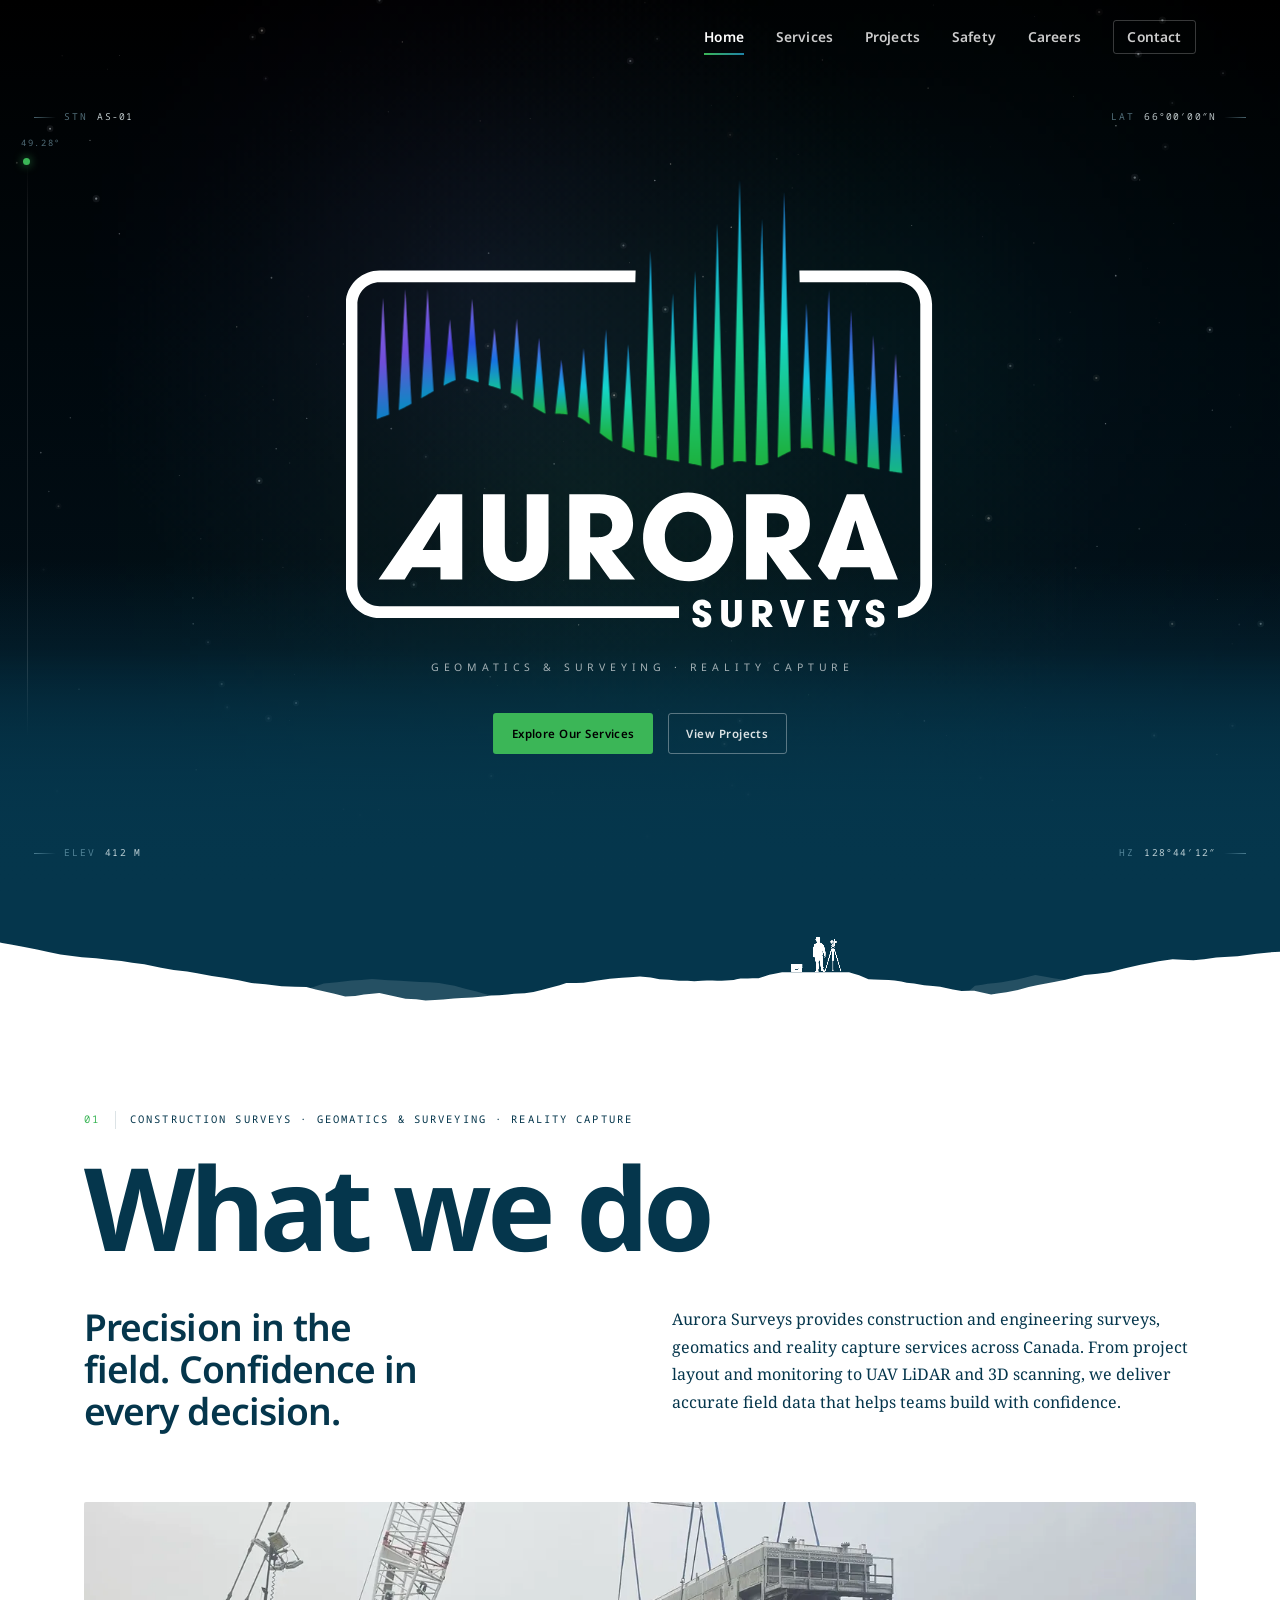
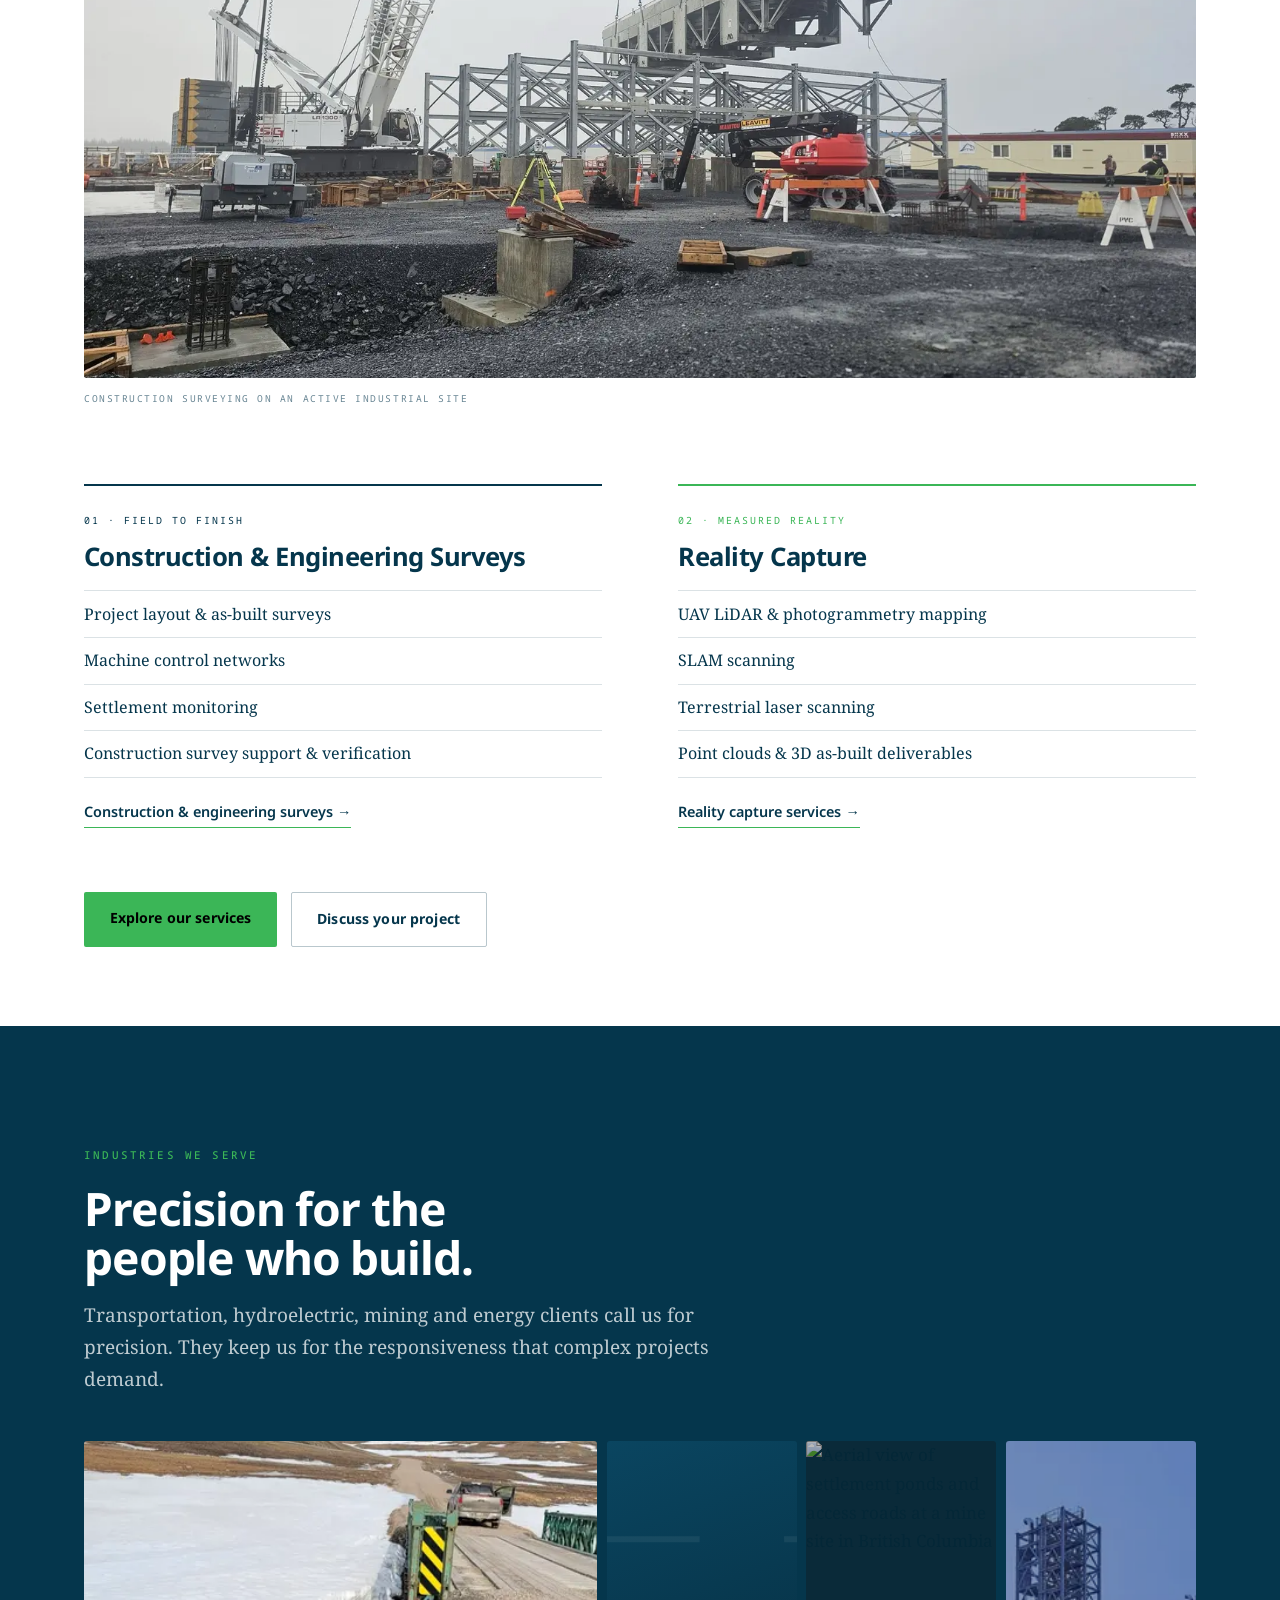
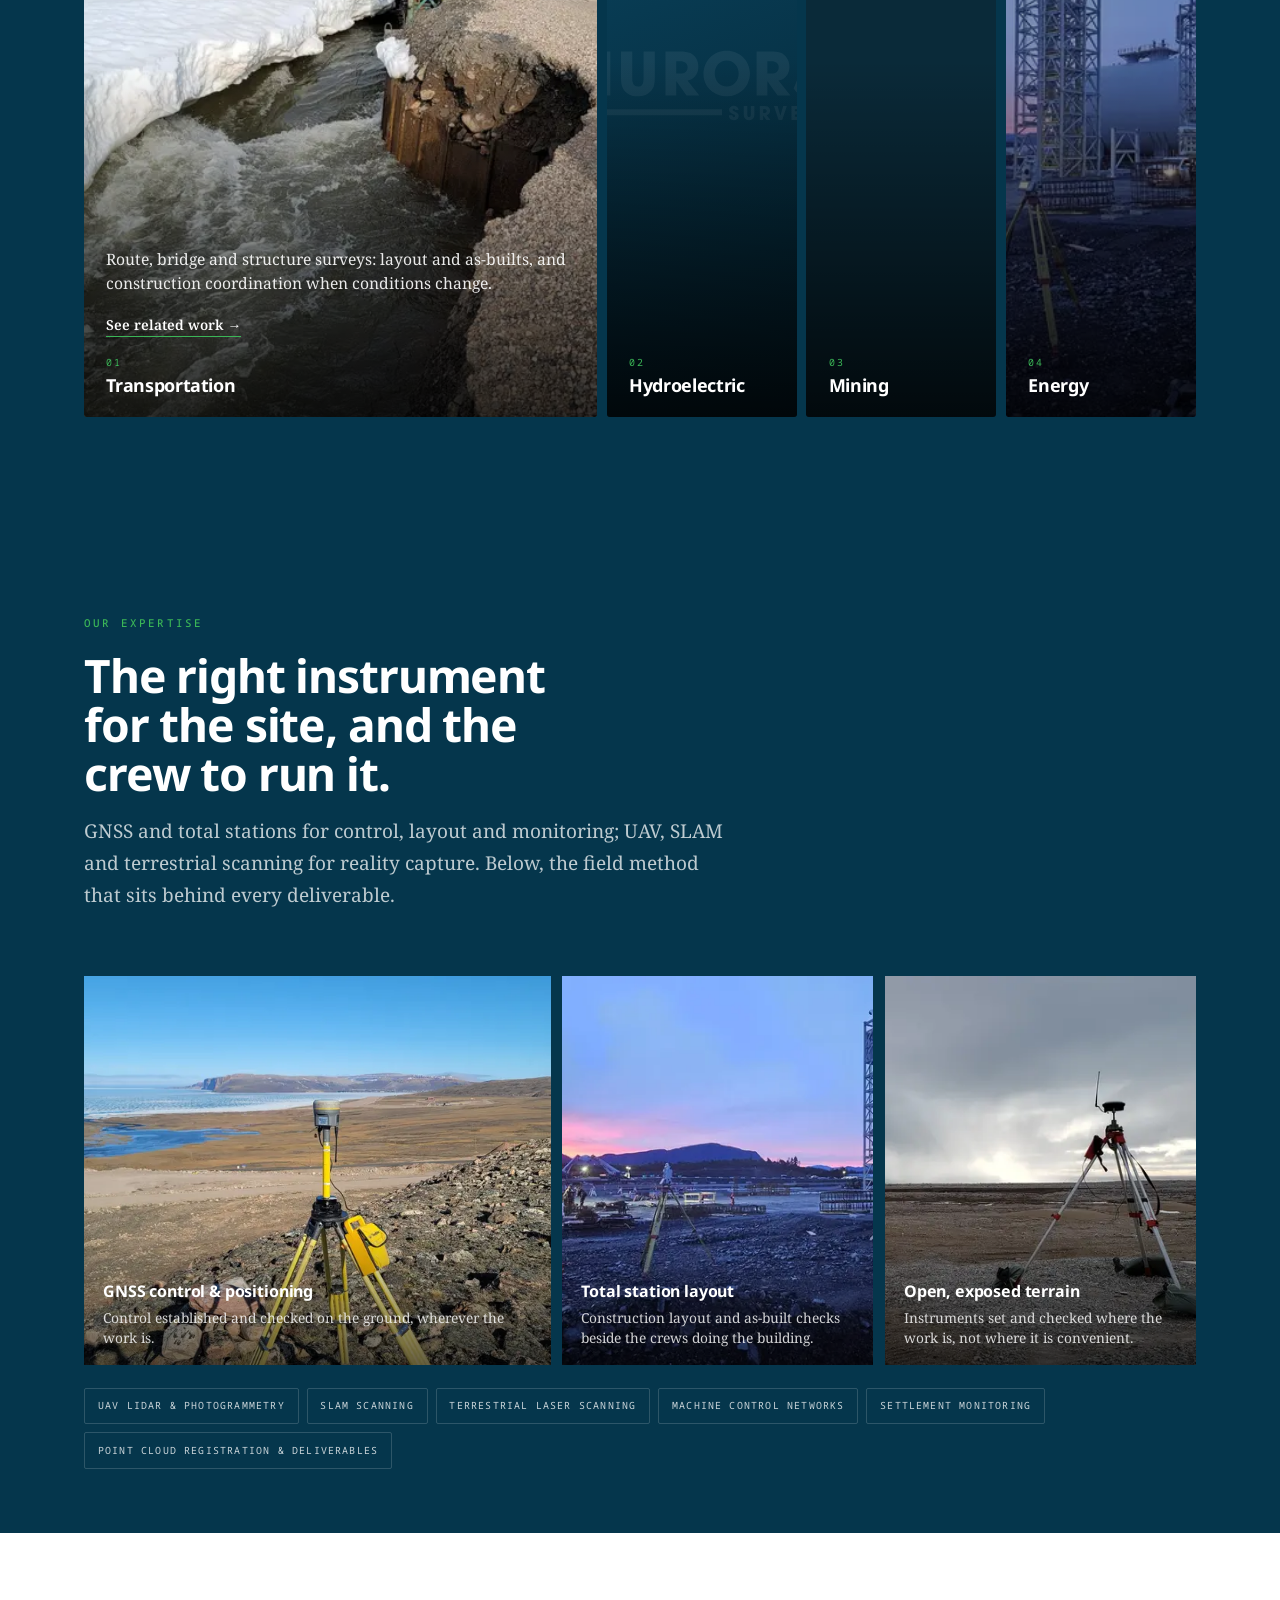
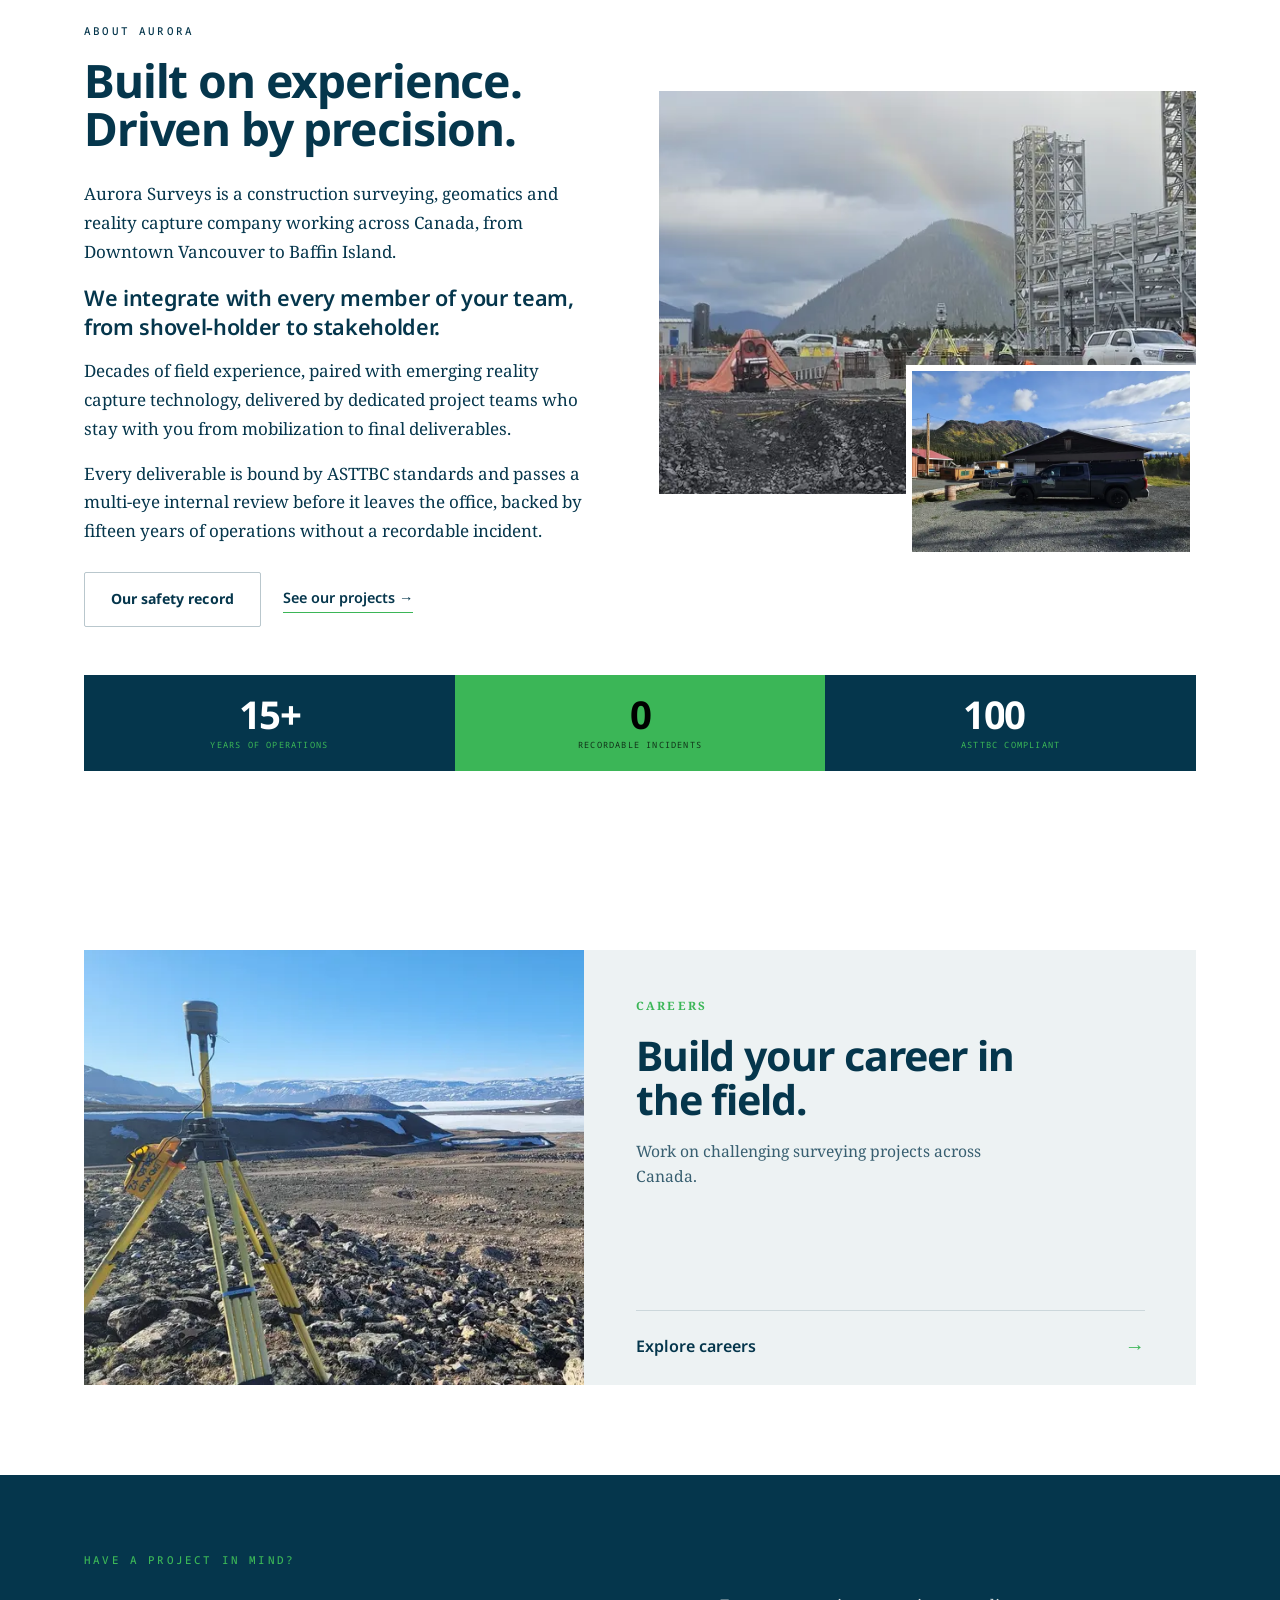
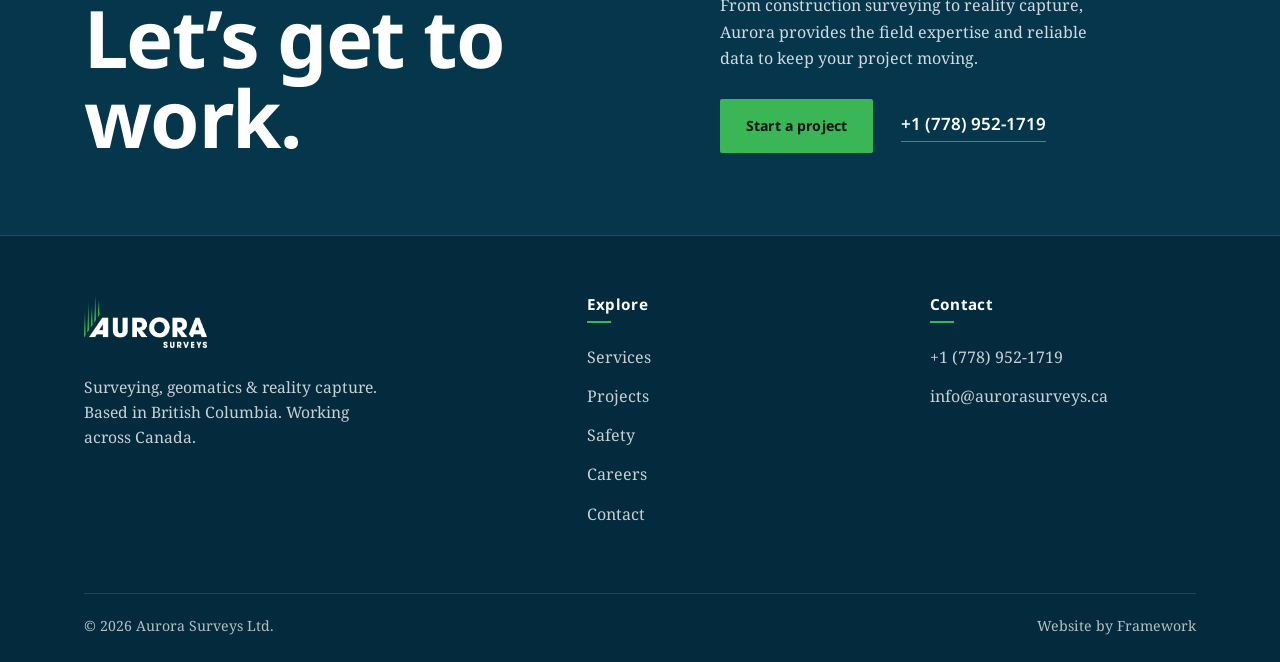
==== commit a12a21f1: "Industries rail: recognise taps on pointerup in a separate script (iOS hover heuristic); no touch-dr" ====
--- a/index.html
+++ b/index.html
@@ -316,5 +316,6 @@
 </footer>
 
 <script src="assets/app.js"></script>
+<script src="assets/industries.js"></script>
 </body>
 </html>
--- a/assets/style.css
+++ b/assets/style.css
@@ -1666,18 +1666,30 @@
 /* ---------- Reality Capture: top rule, deliverables ---------- */
 .capture::before{content:"";position:absolute;top:0;left:0;right:0;height:2px;background:var(--aurora);opacity:.65;z-index:3}
 .rc-out{background:#05364c;color:#fff;padding-block:clamp(3rem,6vw,5rem);border-top:1px solid rgba(255,255,255,.12)}
-.rco-head{max-width:46rem;margin-bottom:clamp(1.75rem,3.5vw,2.75rem)}
-.rco-head h2{color:#fff;margin:0;font-size:clamp(1.8rem,3.4vw,2.7rem);line-height:1.1;letter-spacing:-.02em;max-width:18ch}
-.rco-lede{margin:1.1rem 0 0;max-width:52ch;color:rgba(255,255,255,.84);line-height:1.65}
-.rco-grid{list-style:none;margin:0;padding:0;display:grid;grid-template-columns:repeat(4,minmax(0,1fr));gap:0 clamp(1.25rem,3vw,2.5rem)}
-.rco-grid li{border-top:1px solid rgba(255,255,255,.24);padding-top:1rem}
-.rco-grid h3{margin:0 0 .5rem;color:#fff;font-size:1.12rem;line-height:1.25}
-.rco-grid p{margin:0;color:rgba(255,255,255,.8);font-size:.95rem;line-height:1.55}
-.rco-methods{display:grid;grid-template-columns:repeat(3,minmax(0,1fr));gap:1rem clamp(1.25rem,3vw,2.5rem);margin:clamp(1.75rem,3.5vw,2.75rem) 0 0;padding-top:1.25rem;border-top:1px solid rgba(255,255,255,.14)}
-.rco-methods dt{font-family:var(--sans);font-weight:600;color:#fff;font-size:.95rem}
-.rco-methods dd{margin:.2rem 0 0;color:rgba(255,255,255,.72);font-size:.9rem}
-@media (max-width:860px){.rco-grid{grid-template-columns:1fr 1fr;gap:1.5rem 1.25rem}.rco-methods{grid-template-columns:1fr}}
-@media (max-width:520px){.rco-grid{grid-template-columns:1fr}}
+.rco-top{display:grid;grid-template-columns:minmax(0,.8fr) minmax(0,1.2fr);gap:clamp(2rem,6vw,6rem);align-items:start}
+.rco-head h2{color:#fff;margin:0;font-size:clamp(1.9rem,3.6vw,2.9rem);line-height:1.08;letter-spacing:-.025em;max-width:12ch}
+.rco-lede{margin:1.1rem 0 0;max-width:40ch;color:rgba(255,255,255,.84);line-height:1.65}
+.rco-list{list-style:none;margin:0;padding:0;border-top:1px solid rgba(255,255,255,.24)}
+.rco-list li{display:grid;grid-template-columns:2.6rem minmax(0,1fr);gap:.25rem 1rem;padding:clamp(1rem,1.8vw,1.35rem) 0;border-bottom:1px solid rgba(255,255,255,.16)}
+.rco-n{grid-row:span 2;font-family:var(--mono);font-size:.78rem;letter-spacing:.18em;color:var(--green);padding-top:.4rem}
+.rco-list h3{margin:0;color:#fff;font-size:clamp(1.15rem,1.9vw,1.5rem);line-height:1.2;letter-spacing:-.015em}
+.rco-list p{margin:0;max-width:52ch;color:rgba(255,255,255,.8);font-size:.97rem;line-height:1.55}
+/* the methods: a separate band, drawn as a run of capture points rather than another set of columns */
+.rco-how{margin-top:clamp(2.25rem,5vw,3.75rem);padding-top:1.4rem;border-top:1px solid rgba(255,255,255,.14);display:grid;grid-template-columns:minmax(0,.8fr) minmax(0,1.2fr);gap:clamp(2rem,6vw,6rem);align-items:start}
+.rco-how-label{margin:0;font-family:var(--mono);font-size:.7rem;letter-spacing:.2em;text-transform:uppercase;color:rgba(255,255,255,.78)}
+.rco-methods{list-style:none;margin:0;padding:0;display:grid;grid-template-columns:repeat(3,minmax(0,1fr));gap:0 clamp(1rem,2.4vw,2rem);position:relative}
+.rco-methods::before{content:"";position:absolute;left:0;right:0;top:.35rem;height:1px;background:rgba(255,255,255,.26)}
+.rco-methods li{position:relative;padding-top:1.5rem}
+.rco-methods li::before{content:"";position:absolute;left:0;top:0;width:.7rem;height:.7rem;border-radius:50%;background:#05364c;border:1.5px solid var(--green)}
+.rco-methods h3{margin:0 0 .3rem;color:#fff;font-size:1rem;line-height:1.3}
+.rco-methods p{margin:0;color:rgba(255,255,255,.74);font-size:.9rem;line-height:1.45}
+@media (max-width:860px){
+  .rco-top,.rco-how{grid-template-columns:1fr;gap:1.5rem}
+  .rco-methods{grid-template-columns:1fr;gap:1.1rem}
+  .rco-methods::before{left:.34rem;right:auto;top:0;bottom:0;width:1px;height:auto}
+  .rco-methods li{padding:0 0 0 1.6rem}
+  .rco-methods li::before{top:.3rem}
+}
 
 /* ---------- Featured work ---------- */
 .fp{background:var(--ice);padding-block:clamp(3.5rem,7vw,6rem)}
@@ -1799,23 +1811,23 @@
 .mc-img[hidden]{display:none !important}
 
 /* ---------- Safety & Quality ---------- */
-.sh-hero{position:relative;margin-top:-74px;min-height:clamp(600px,84vh,740px);display:flex;flex-direction:column;justify-content:flex-end;overflow:hidden;background:#04293a;color:#fff}
+.sh-hero{position:relative;margin-top:-74px;height:clamp(400px,100vh,900px);height:clamp(400px,100svh,900px);display:flex;flex-direction:column;justify-content:flex-end;overflow:hidden;background:#04293a;color:#fff}
 .sh-bg{position:absolute;inset:0;width:100%;height:100%;object-fit:cover;object-position:50% 58%}
 .sh-hero::before{content:"";position:absolute;inset:0;z-index:1;background:linear-gradient(90deg,rgba(4,41,58,.94) 0%,rgba(4,41,58,.8) 34%,rgba(4,41,58,.3) 66%,rgba(4,41,58,.12) 100%),linear-gradient(180deg,rgba(4,41,58,.55) 0%,rgba(4,41,58,0) 28%,rgba(4,41,58,0) 55%,rgba(4,41,58,.92) 100%)}
-.sh-in{position:relative;z-index:2;padding-top:calc(74px + clamp(2.5rem,6vw,5rem));padding-bottom:clamp(2rem,4vw,3rem)}
-.sh-hero .eyebrow{display:flex;align-items:center;gap:.8rem;color:var(--green);margin-bottom:1.1rem}
+.sh-in{position:relative;z-index:2;padding-top:calc(74px + clamp(.75rem,3svh,3rem));padding-bottom:clamp(1rem,2.6svh,2.5rem)}
+.sh-hero .eyebrow{display:flex;align-items:center;gap:.8rem;color:var(--green);margin-bottom:clamp(.5rem,1.6svh,1.1rem)}
 .sh-hero .eyebrow::before{content:"";width:2rem;height:1px;background:var(--green)}
-.sh-hero h1{margin:0;color:#fff;font-size:clamp(2.4rem,6.4vw,5.2rem);line-height:1.02;letter-spacing:-.03em;max-width:12ch}
+.sh-hero h1{margin:0;color:#fff;font-size:clamp(2rem,min(6.4vw,9.5svh),5rem);line-height:1.02;letter-spacing:-.03em;max-width:none}
 .sh-hero h1 span{display:block}
 .sh-hero h1 span:last-child{color:rgba(255,255,255,.62)}
-.sh-hero .lede{margin:1.4rem 0 0;max-width:46ch;color:rgba(255,255,255,.88);font-size:clamp(1rem,1.3vw,1.14rem);line-height:1.65}
-.sh-statwrap{position:relative;z-index:2;padding-bottom:calc(clamp(1.75rem,3vw,2.5rem) + 14px)}
+.sh-hero .lede{margin:clamp(.6rem,1.8svh,1.4rem) 0 0;max-width:46ch;color:rgba(255,255,255,.88);font-size:clamp(.92rem,min(1.3vw,2.5svh),1.14rem);line-height:1.6}
+.sh-statwrap{position:relative;z-index:2;padding-bottom:calc(clamp(1rem,2.6svh,2.5rem) + 14px)}
 .sh-stats{display:grid;grid-template-columns:repeat(3,minmax(0,1fr));margin:0;border-top:1px solid rgba(255,255,255,.28)}
-.sh-stat{padding:1.1rem clamp(.75rem,2vw,1.75rem) 0 0;display:flex;flex-direction:column-reverse;gap:.35rem}
+.sh-stat{padding:clamp(.6rem,1.8svh,1.1rem) clamp(.75rem,2vw,1.75rem) 0 0;display:flex;flex-direction:column-reverse;gap:.35rem}
 .sh-stat+.sh-stat{padding-left:clamp(.75rem,2vw,1.75rem);border-left:1px solid rgba(255,255,255,.16)}
 .sh-stat dt{font-family:var(--mono);font-size:.66rem;letter-spacing:.18em;text-transform:uppercase;color:rgba(255,255,255,.78)}
 .sh-stat dd{margin:0}
-.sh-stat b{display:flex;align-items:flex-start;font-family:var(--sans);font-weight:700;font-size:clamp(2.2rem,5.4vw,4rem);letter-spacing:-.04em;line-height:1.06;font-variant-numeric:tabular-nums;color:#fff}
+.sh-stat b{display:flex;align-items:flex-start;font-family:var(--sans);font-weight:700;font-size:clamp(1.9rem,min(5.4vw,7.5svh),4rem);letter-spacing:-.04em;line-height:1.06;font-variant-numeric:tabular-nums;color:#fff}
 .sh-stat b .suffix{display:block;color:var(--green);opacity:0;transform:translateY(.18em);transition:opacity .5s ease .55s,transform .5s cubic-bezier(.2,.8,.3,1) .55s}
 .sh-stat b.rolled .suffix{opacity:1;transform:none}
 @media (prefers-reduced-motion:reduce){.sh-stat b .suffix{opacity:1;transform:none;transition:none}}
@@ -1944,3 +1956,25 @@
 @media (max-width:620px){.cr-form .field-row{grid-template-columns:1fr}}
 
 @media (max-width:860px){.map-card.no-img{grid-template-columns:1fr}.map-card.no-img .mc-body{padding-left:1.1rem}.map-card.no-img .mc-desc{-webkit-line-clamp:4}}
+
+.ind-card,.ind-tab{touch-action:manipulation;-webkit-tap-highlight-color:transparent}
+.ind-card{cursor:pointer}
+
+@media (max-height:460px){.sh-hero .lede{display:none}.sh-hero h1{font-size:2rem}.sh-stat b{font-size:1.8rem}}
+
+.ind-card{-webkit-touch-callout:none;-webkit-user-select:none;user-select:none}
+.ind-card .ph{pointer-events:none;-webkit-user-drag:none}
+.ind-body a{-webkit-user-select:text;user-select:text}
+
+/* ---------- Projects: photographs and text read as one entry ---------- */
+.proj{align-items:center;padding-block:clamp(1.75rem,3.5vw,2.5rem)}
+.proj-media{align-self:center;aspect-ratio:16/10}
+.proj-media img{aspect-ratio:auto;height:100%}
+.proj-meta{max-width:none;margin-bottom:.75rem;padding-bottom:.75rem}
+.proj h3{margin-bottom:.55rem}
+.proj-outcome{margin-top:.8rem}
+.proj-data{margin-top:1.2rem}
+.pm-row{padding:.42rem 0}
+@media (min-width:761px){.proj-media{aspect-ratio:4/3}}
+@media (min-width:861px){.proj{padding-block:clamp(2.5rem,4.6vw,3.75rem)}}
+.proj .proj-meta{max-width:none}
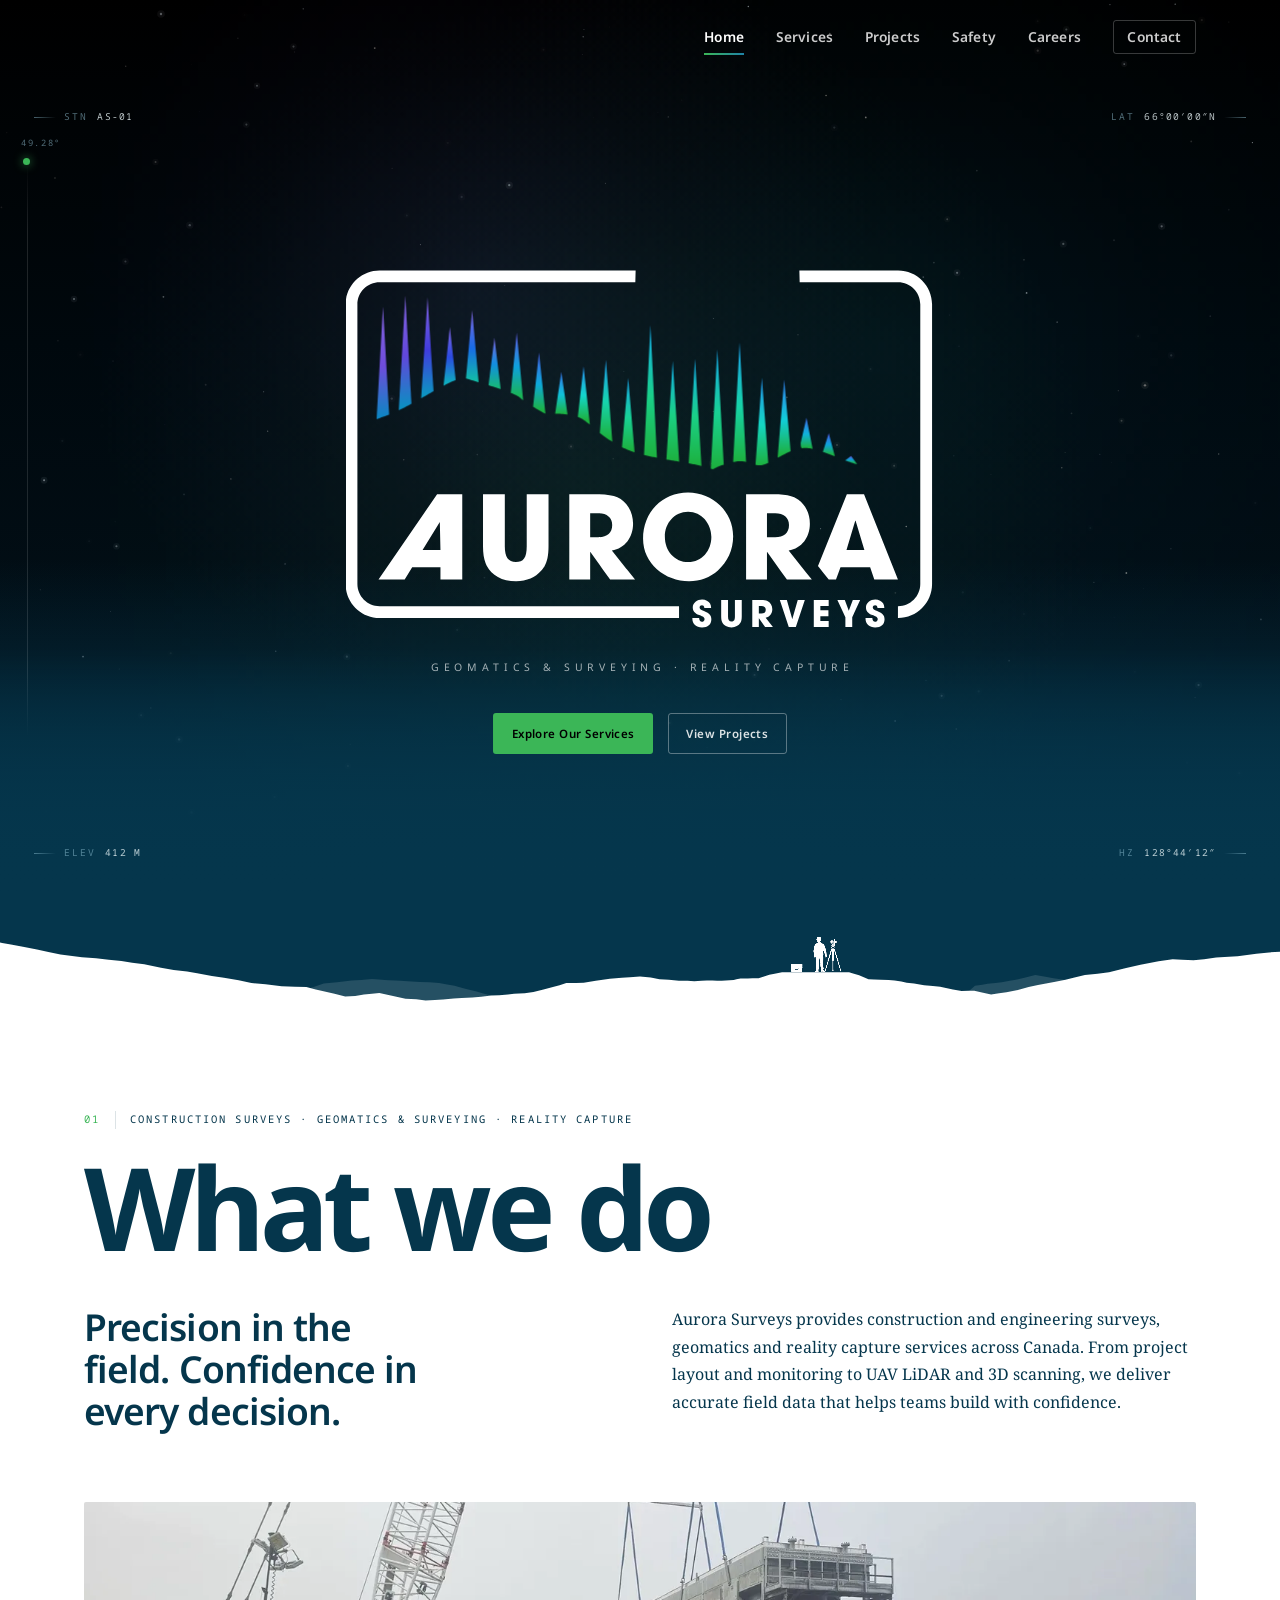
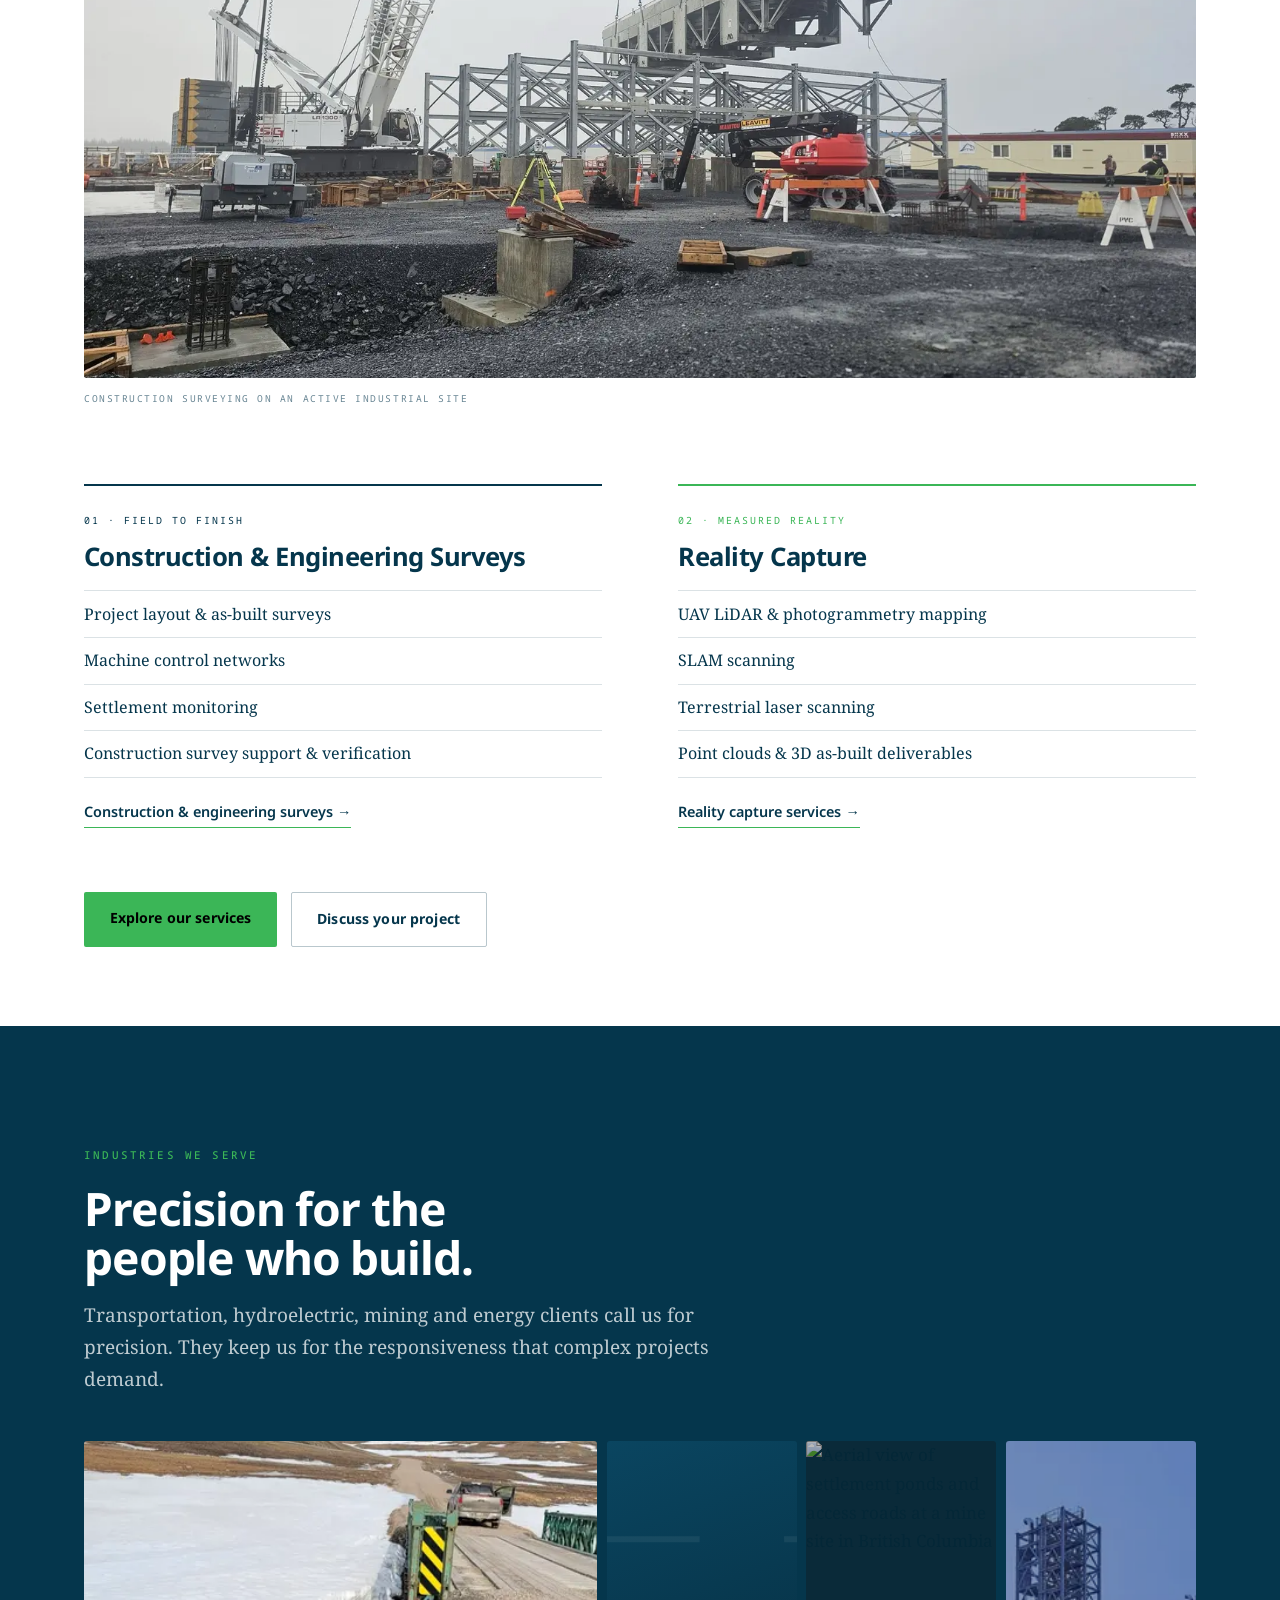
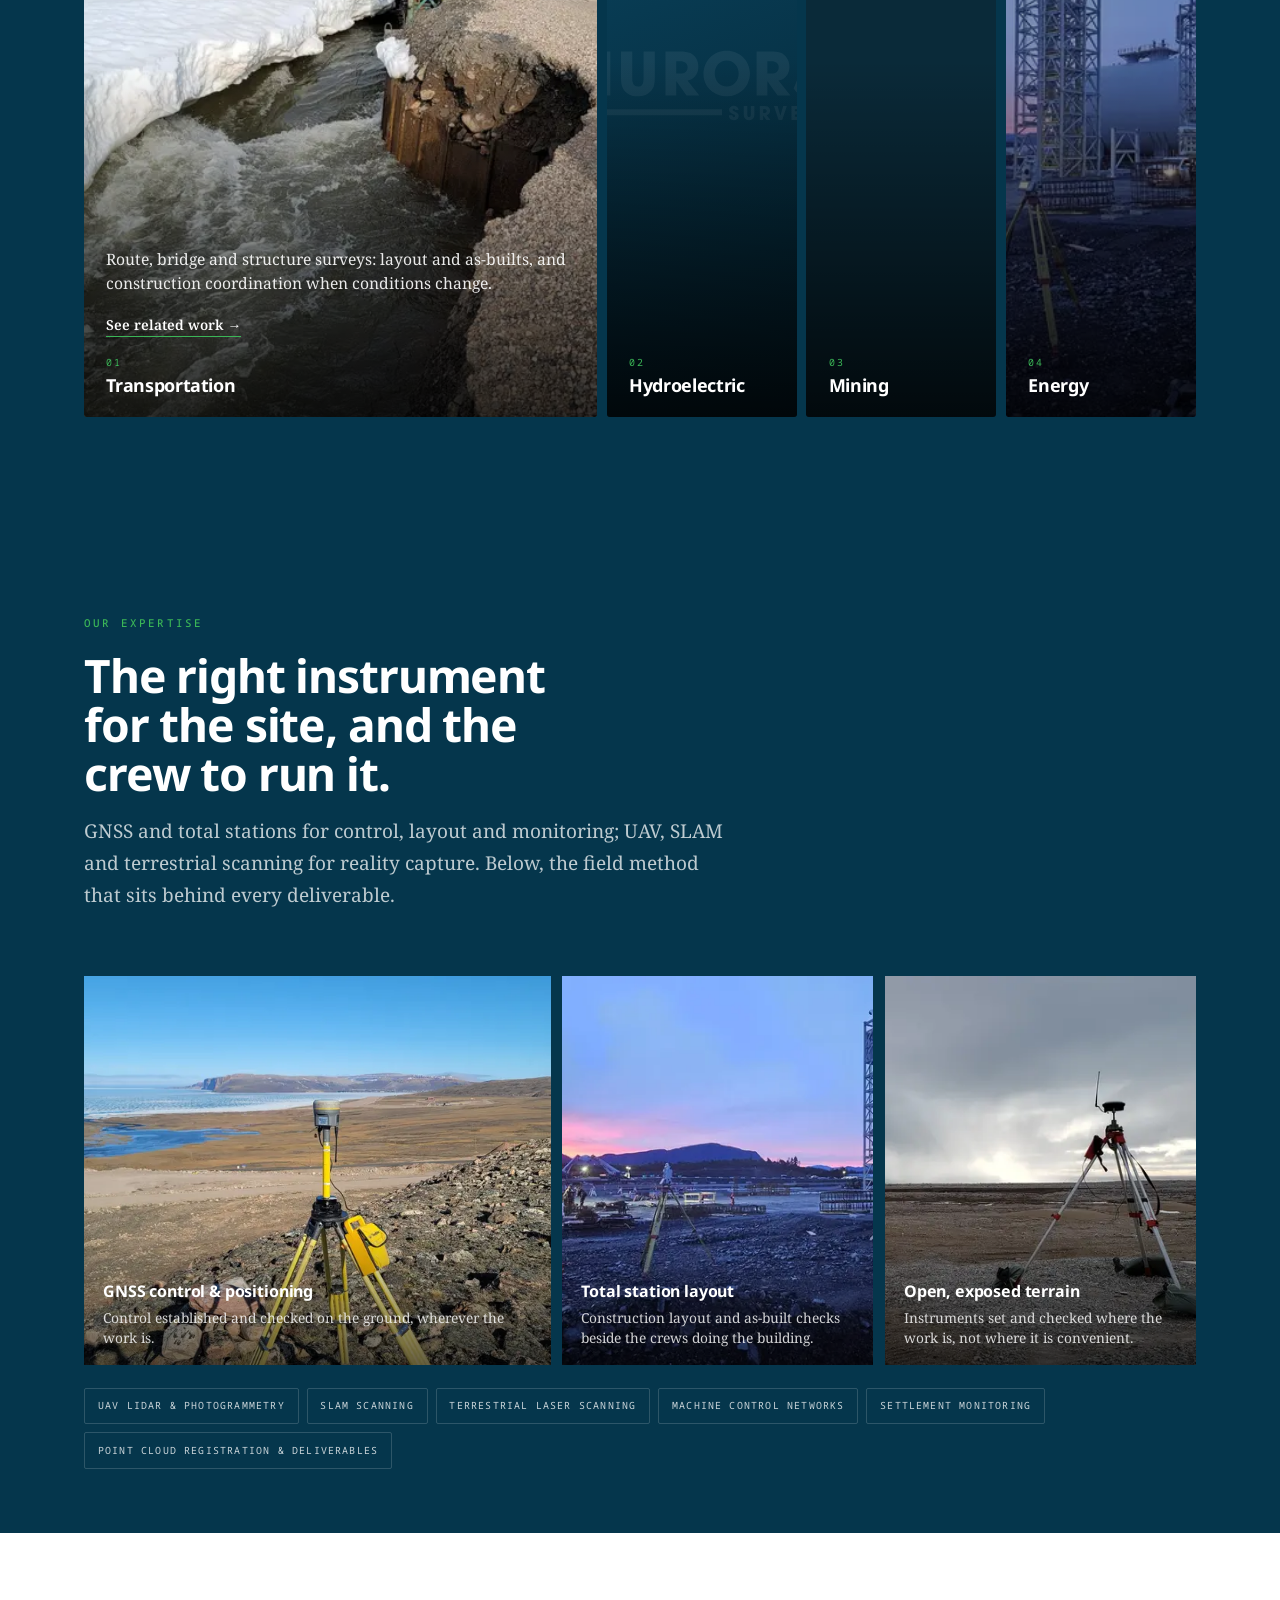
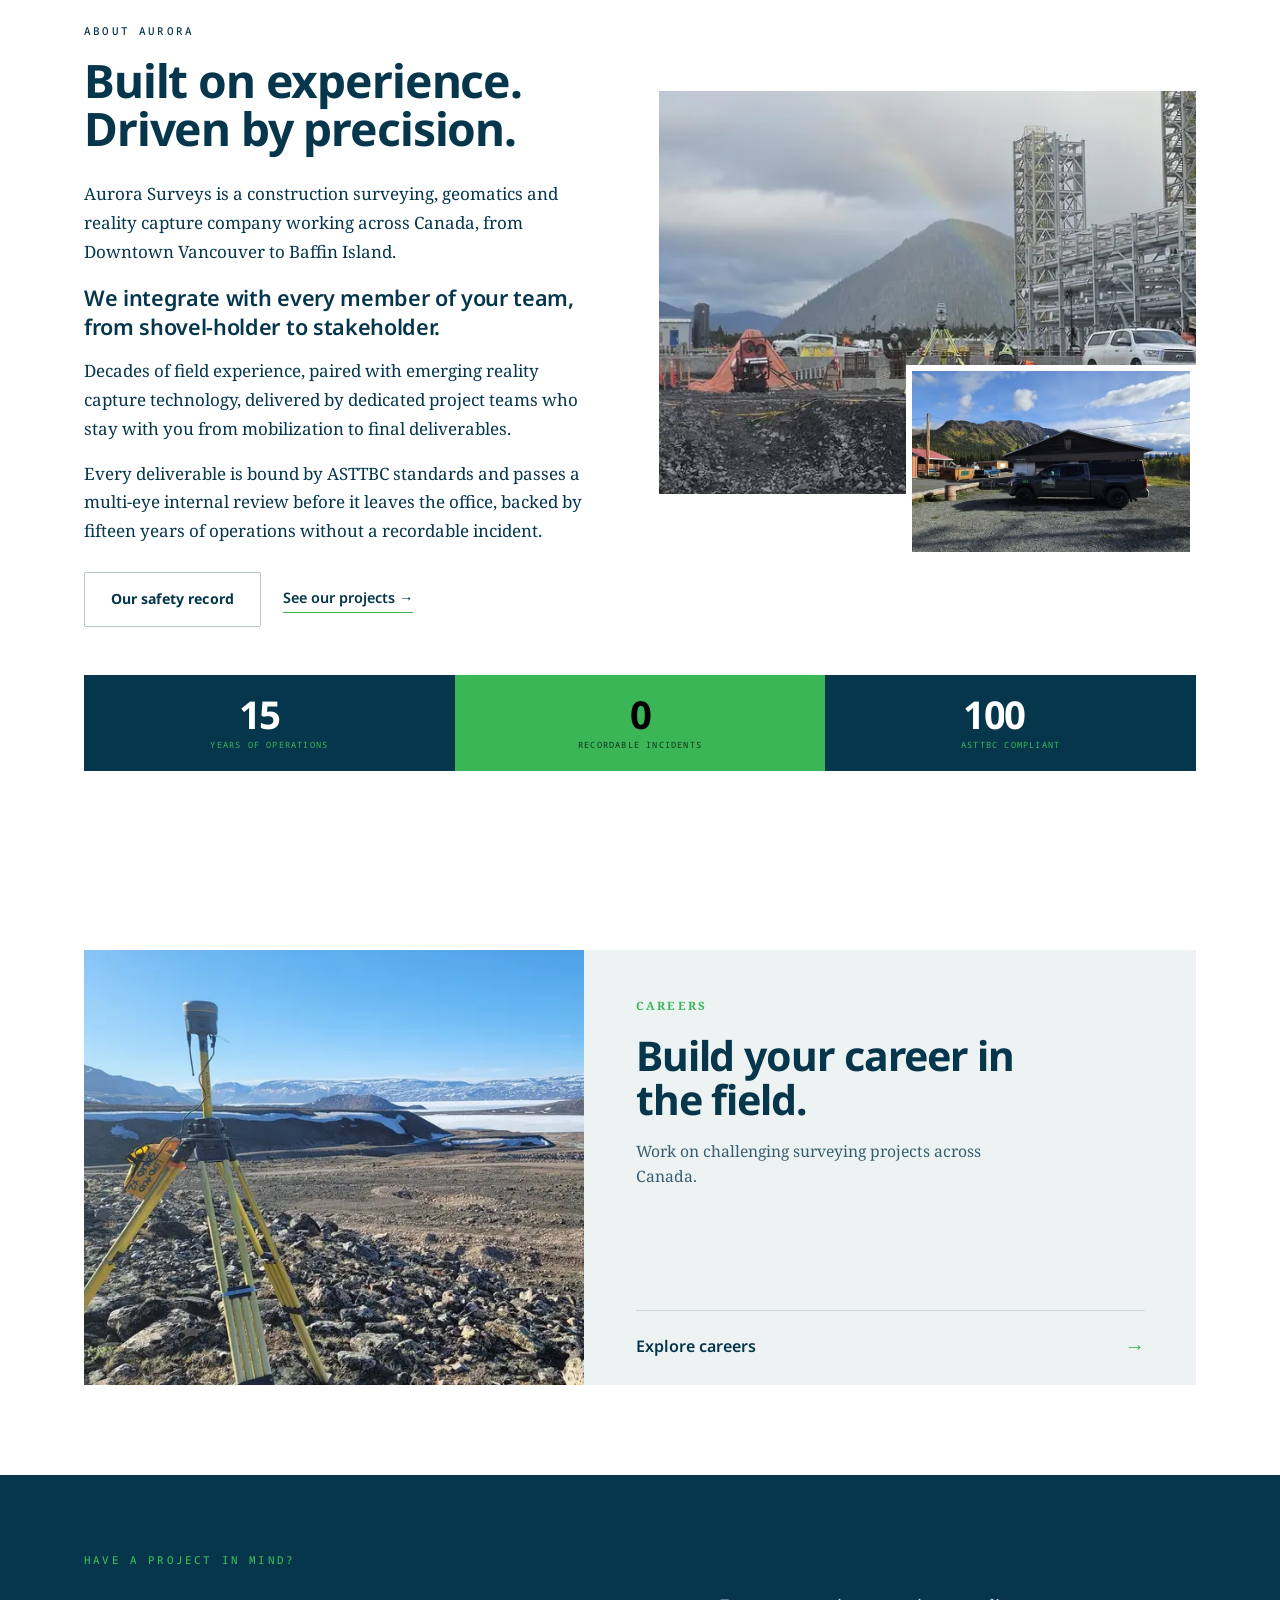
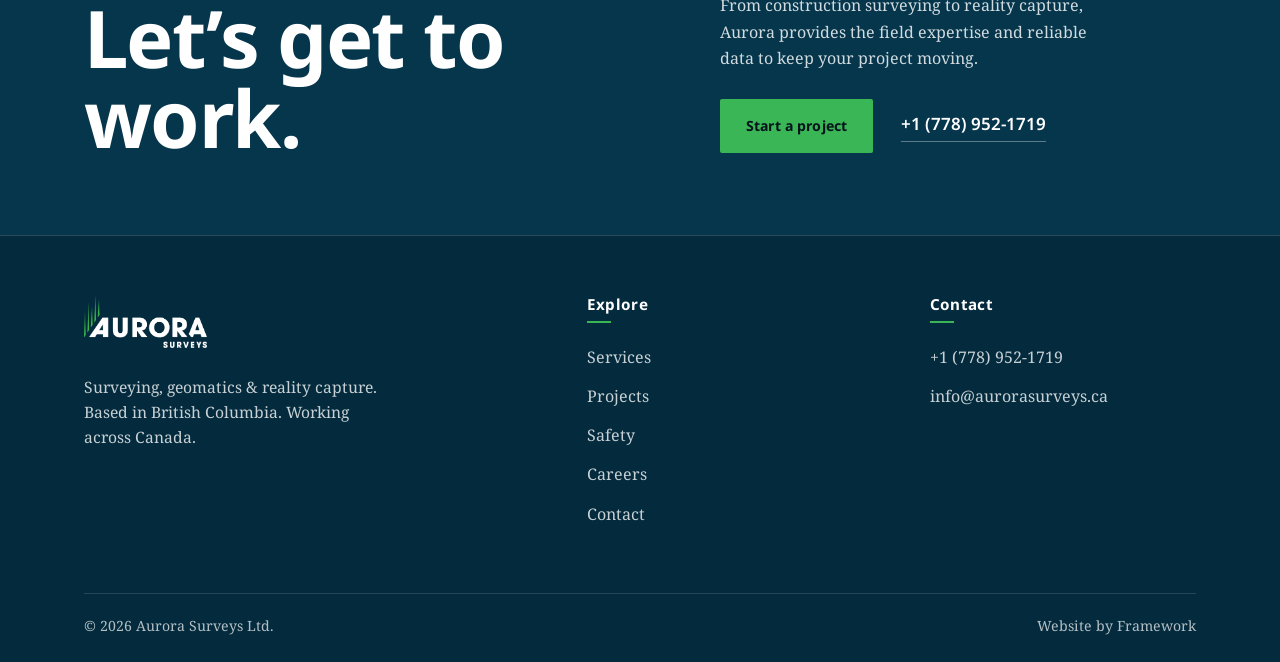
==== commit bb048d90: "Loading screen and page transitions: Aurora pattern (Brand Guide p.12) sweeps left to right, logo re" ====
--- a/index.html
+++ b/index.html
@@ -18,10 +18,13 @@
 <link rel="preconnect" href="https://fonts.gstatic.com" crossorigin>
 <link href="https://fonts.googleapis.com/css2?family=Noto+Sans:wght@400;500;600;700;800&family=Noto+Sans+Mono:wght@400;500;700&family=Noto+Serif:ital,wght@0,400;0,600;1,400&display=swap" rel="stylesheet">
 <link rel="icon" href="assets/badge.png">
+<script>(function(){var d=document.documentElement,m='';try{var n=performance.getEntriesByType('navigation')[0],t=n?n.type:'navigate';if(t==='navigate'&&window.top===window){var r=document.referrer,same=location.origin!=='null'&&r.indexOf(location.origin)===0;m=(!sessionStorage.getItem('aurSeen')&&!same)?'full':'short';sessionStorage.setItem('aurSeen','1')}}catch(e){}if(m&&matchMedia('(prefers-reduced-motion:reduce)').matches)m='fade';if(m){d.className+=' aur-'+m;if(m!=='fade')new Image().src='assets/aurora-pattern.webp';if(m==='full')new Image().src='assets/logo-white-green.png'}}())</script>
 <link rel="stylesheet" href="assets/style.css">
 <noscript><style>.rv{opacity:1 !important;transform:none !important}</style></noscript>
 </head>
 <body>
+<div class="aur-veil" aria-hidden="true"></div>
+<script src="assets/transition.js"></script>
 <a class="skip" href="#main">Skip to content</a>
 
 <header class="hero-page">
--- a/assets/style.css
+++ b/assets/style.css
@@ -1253,7 +1253,7 @@
 .ind h2{color:#fff;max-width:16ch}
 .ind .lede{color:rgba(255,255,255,.74)}
 .ind-head .section-head{margin-bottom:clamp(1.8rem,3.5vw,2.8rem)}
-.ind-rail{display:flex;gap:.6rem;height:clamp(440px,64svh,620px)}
+.ind-rail{display:flex;gap:.6rem;height:clamp(440px,64vh,620px);height:clamp(440px,64svh,620px)}
 .ind-card{
   position:relative;flex:1 1 0;min-width:0;overflow:hidden;background:#0a2a39;border-radius:3px;
   transition:flex-grow .65s cubic-bezier(.2,.7,.2,1);
@@ -1334,7 +1334,7 @@
   .about-fig--b{right:0;width:50%}
   .ind-rail{flex-direction:column;height:auto;gap:.5rem}
   .ind-card{flex:none;height:5.2rem;transition:height .55s cubic-bezier(.2,.7,.2,1)}
-  .ind-card.is-open{height:min(23rem,72svh)}
+  .ind-card.is-open{height:min(23rem,72vh);height:min(23rem,72svh)}
   .ind-tab{flex-direction:row;align-items:center;gap:.8rem;padding:0 1.2rem;height:5.2rem;bottom:auto;top:auto;left:0;right:0;bottom:0}
   .ind-card.is-open .ind-tab{height:auto;padding:0 1.2rem 1.3rem;bottom:0}
   .ind-card.is-open .ind-tab{flex-direction:column;align-items:flex-start;gap:.3rem}
@@ -1978,3 +1978,47 @@
 @media (min-width:761px){.proj-media{aspect-ratio:4/3}}
 @media (min-width:861px){.proj{padding-block:clamp(2.5rem,4.6vw,3.75rem)}}
 .proj .proj-meta{max-width:none}
+
+/* ---------- loading screen and page transitions (assets/transition.js) ----------
+   The cover is Denim Blue from the first paint (the inline script in <head> sets the class), the Aurora pattern
+   from page 12 of the Brand Standards Guide flows left to right across it, and it lifts to the page. Only
+   transform and opacity animate. Without JavaScript the cover lifts by itself after 3.5 s. */
+.aur-veil{display:none;position:fixed;inset:0;z-index:2147483000;background:#05364c;overflow:hidden;pointer-events:none}
+.aur-full .aur-veil,.aur-short .aur-veil,.aur-fade .aur-veil,.aur-out .aur-veil{display:block;pointer-events:auto}
+.aur-full .aur-veil,.aur-short .aur-veil,.aur-fade .aur-veil{animation:aur-failsafe .3s ease 3.5s both}
+.aur-pat,.aur-logo{position:absolute;left:50%;top:50%;max-width:none;opacity:0;pointer-events:none;-webkit-user-select:none;user-select:none}
+.aur-pat{height:min(64vh,108vw);width:auto;aspect-ratio:818/960;transform:translate3d(calc(-50% - 80vw),-50%,0);will-change:transform,opacity}
+.aur-logo{width:min(54vw,380px);height:auto;transform:translate(-50%,-50%)}
+
+/* first visit: about 1.75 s */
+.aur-run.aur-full .aur-veil{animation:aur-v-full 1.75s linear both}
+.aur-run.aur-full .aur-pat{animation:aur-p-move-full 1.65s cubic-bezier(.42,.05,.4,1) both,aur-p-fade-full 1.65s linear both}
+.aur-run.aur-full .aur-logo{animation:aur-logo-full 1.75s ease both}
+@keyframes aur-v-full{0%,72%{opacity:1;visibility:visible;animation-timing-function:ease-in}100%{opacity:0;visibility:hidden}}
+@keyframes aur-p-move-full{from{transform:translate3d(calc(-50% - 80vw),-50%,0)}to{transform:translate3d(calc(-50% + 80vw),-50%,0)}}
+@keyframes aur-p-fade-full{0%{opacity:0}14%,78%{opacity:1}100%{opacity:0}}
+@keyframes aur-logo-full{
+  0%,24%{opacity:0;transform:translate(-50%,-50%) scale(.965)}
+  46%,70%{opacity:1;transform:translate(-50%,-50%) scale(1)}
+  86%,100%{opacity:0;transform:translate(-50%,-50%) scale(1)}}
+
+/* arriving from another page: about 0.55 s */
+.aur-run.aur-short .aur-veil{animation:aur-v-short .56s linear both}
+.aur-run.aur-short .aur-pat{animation:aur-p-move-short .56s cubic-bezier(.3,.1,.3,1) both,aur-p-fade-short .56s linear both}
+@keyframes aur-v-short{0%,28%{opacity:1;visibility:visible;animation-timing-function:ease-out}100%{opacity:0;visibility:hidden}}
+@keyframes aur-p-move-short{from{transform:translate3d(calc(-50% - 62vw),-50%,0)}to{transform:translate3d(calc(-50% + 62vw),-50%,0)}}
+@keyframes aur-p-fade-short{0%{opacity:0}22%,60%{opacity:1}100%{opacity:0}}
+
+/* reduced motion: a plain fade */
+.aur-run.aur-fade .aur-veil{animation:aur-v-fade .3s ease-out both}
+@keyframes aur-v-fade{from{opacity:1;visibility:visible}to{opacity:0;visibility:hidden}}
+
+/* leaving: the cover comes down in 0.2 s */
+.aur-out .aur-veil{animation:aur-out .2s ease-out both}
+@keyframes aur-out{from{opacity:0}to{opacity:1}}
+@media (prefers-reduced-motion:reduce){.aur-out .aur-veil{animation-duration:.12s}}
+
+/* a tap or key press during the introduction ends it */
+.aur-skip .aur-veil{animation:aur-skip .2s ease-out forwards !important}
+@keyframes aur-skip{to{opacity:0;visibility:hidden}}
+@keyframes aur-failsafe{to{opacity:0;visibility:hidden}}
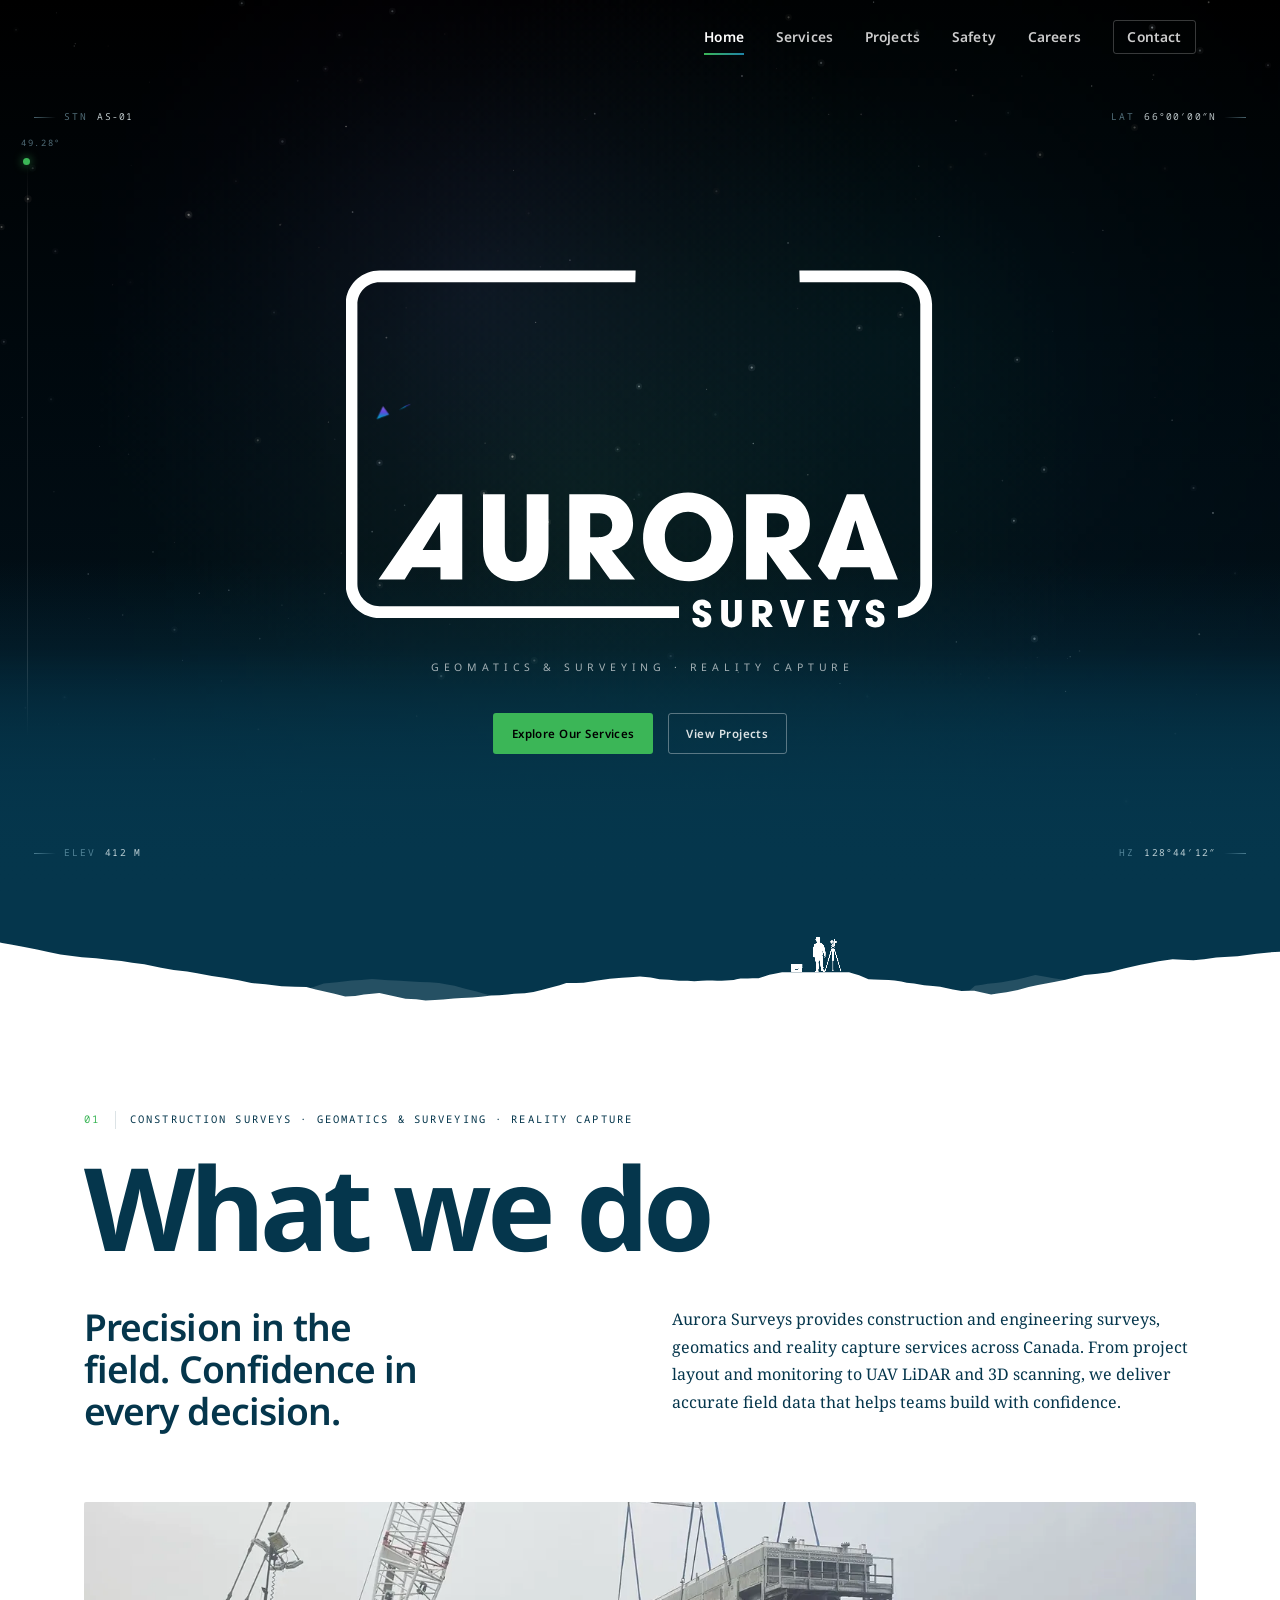
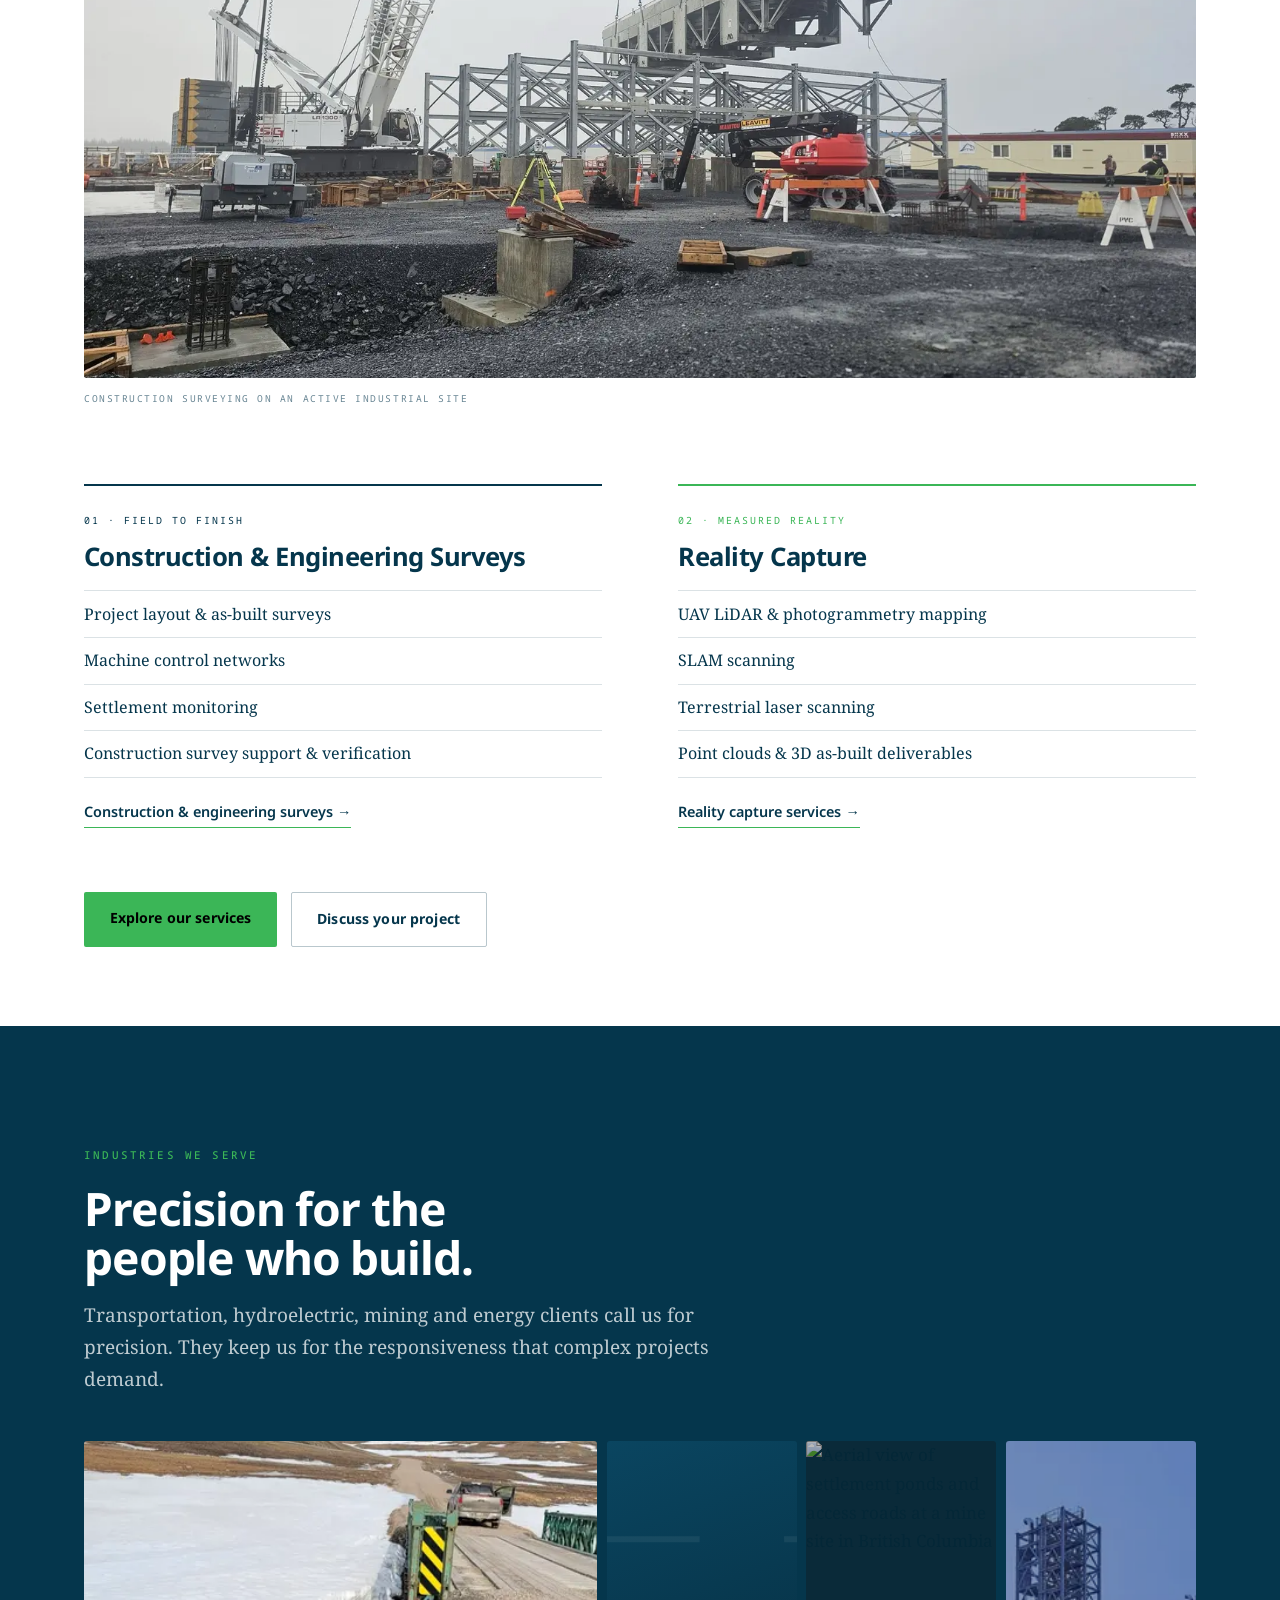
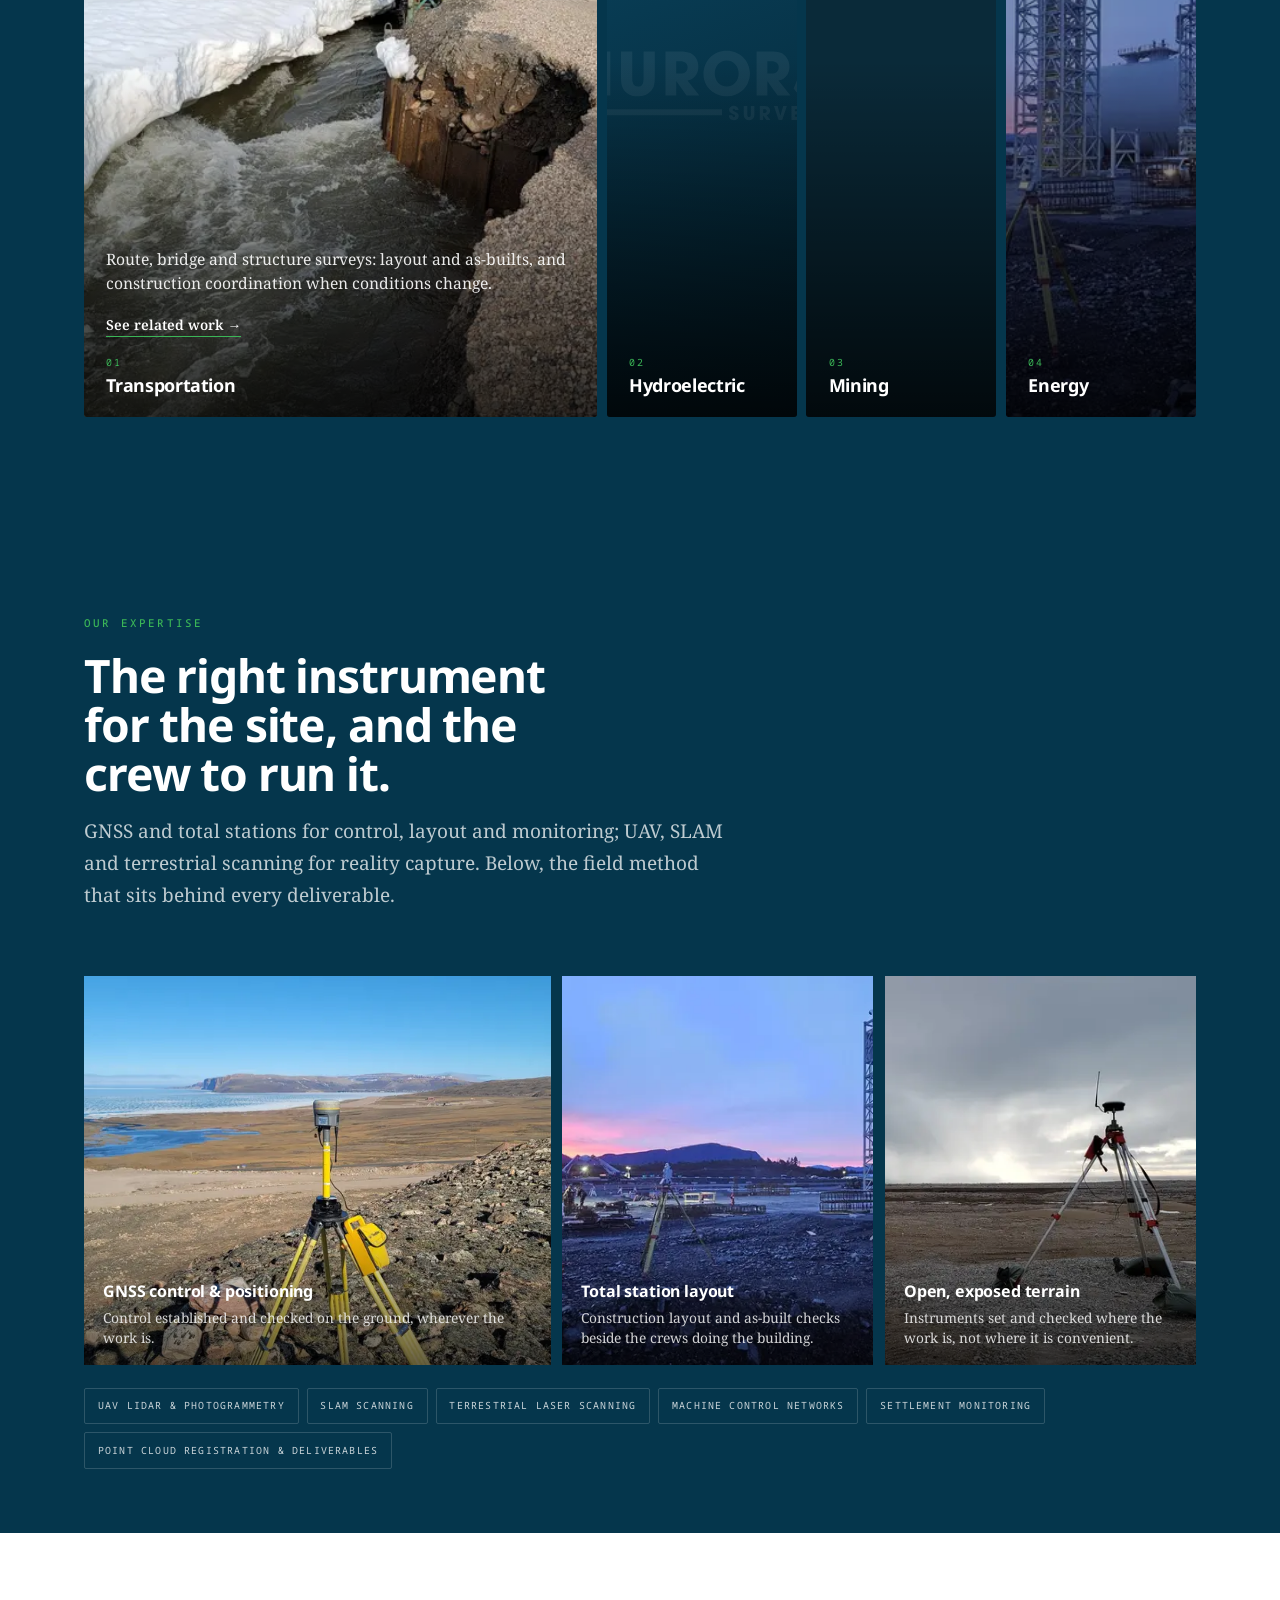
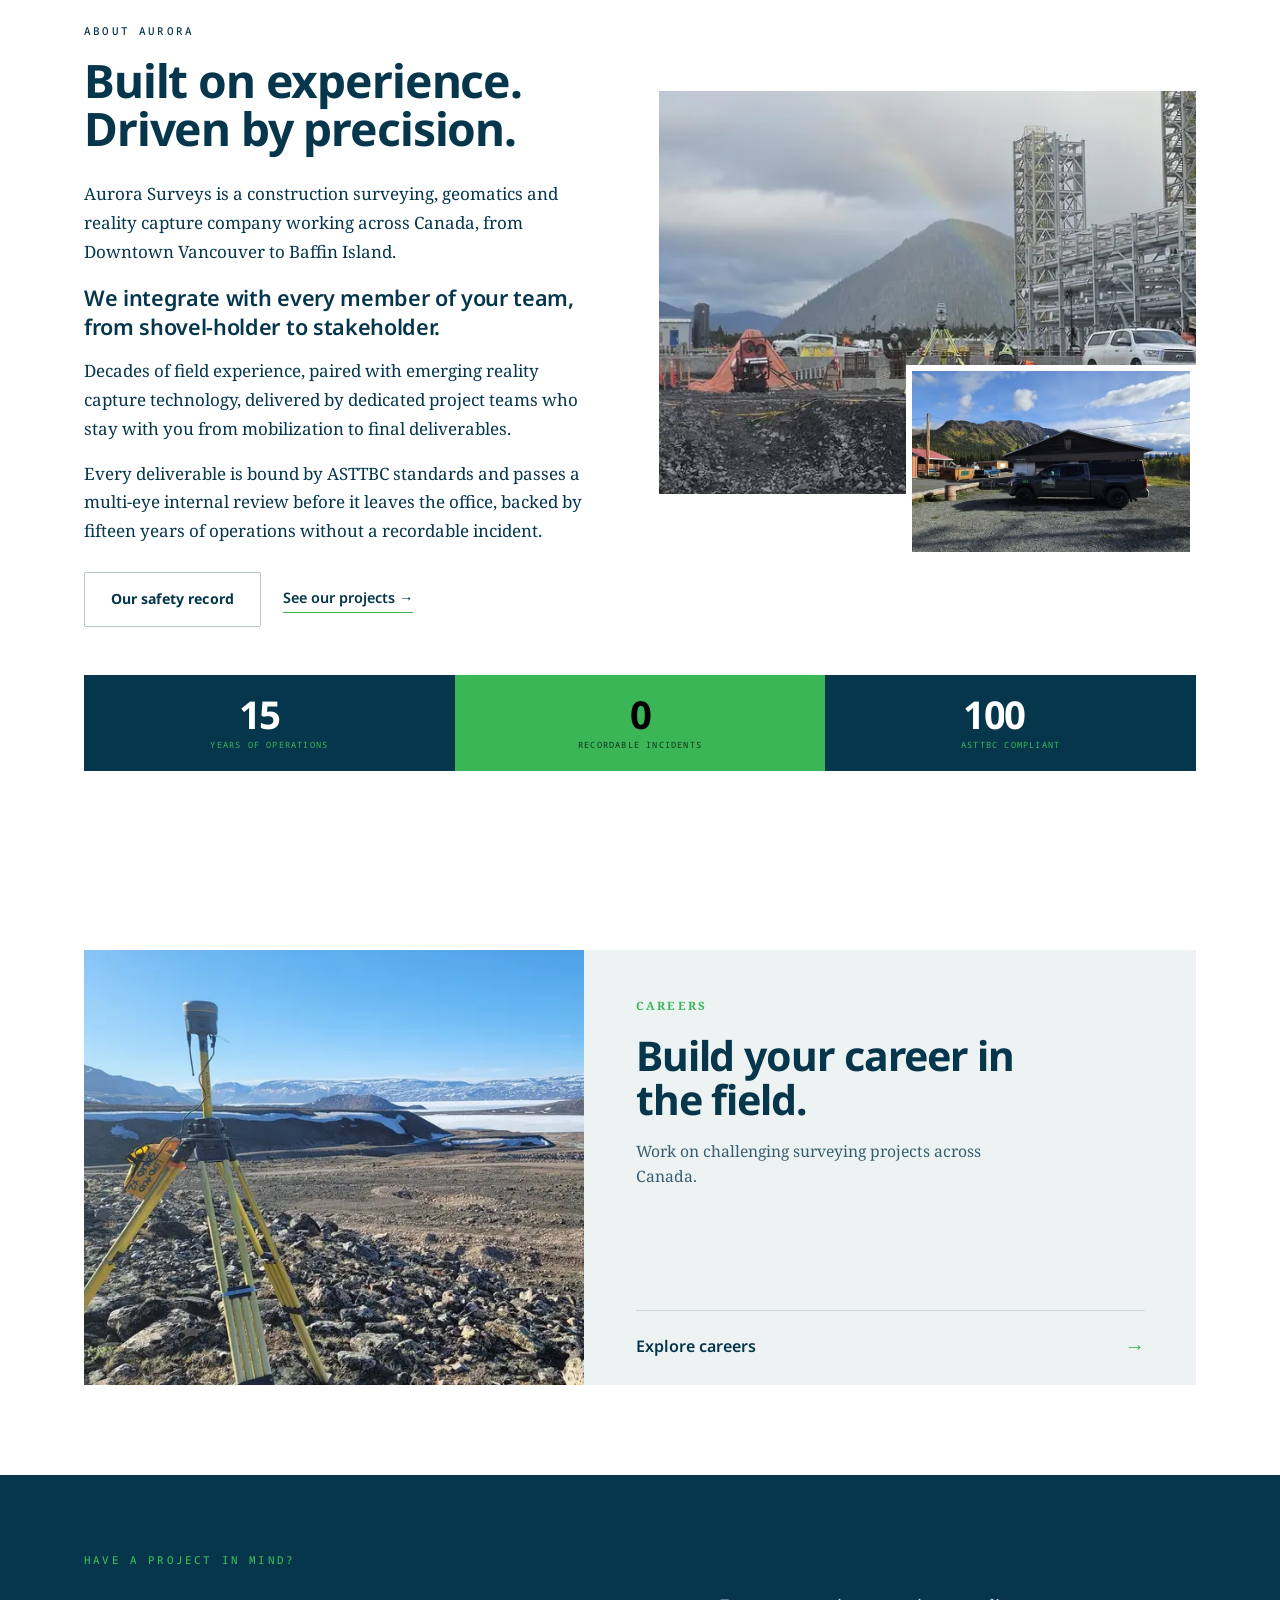
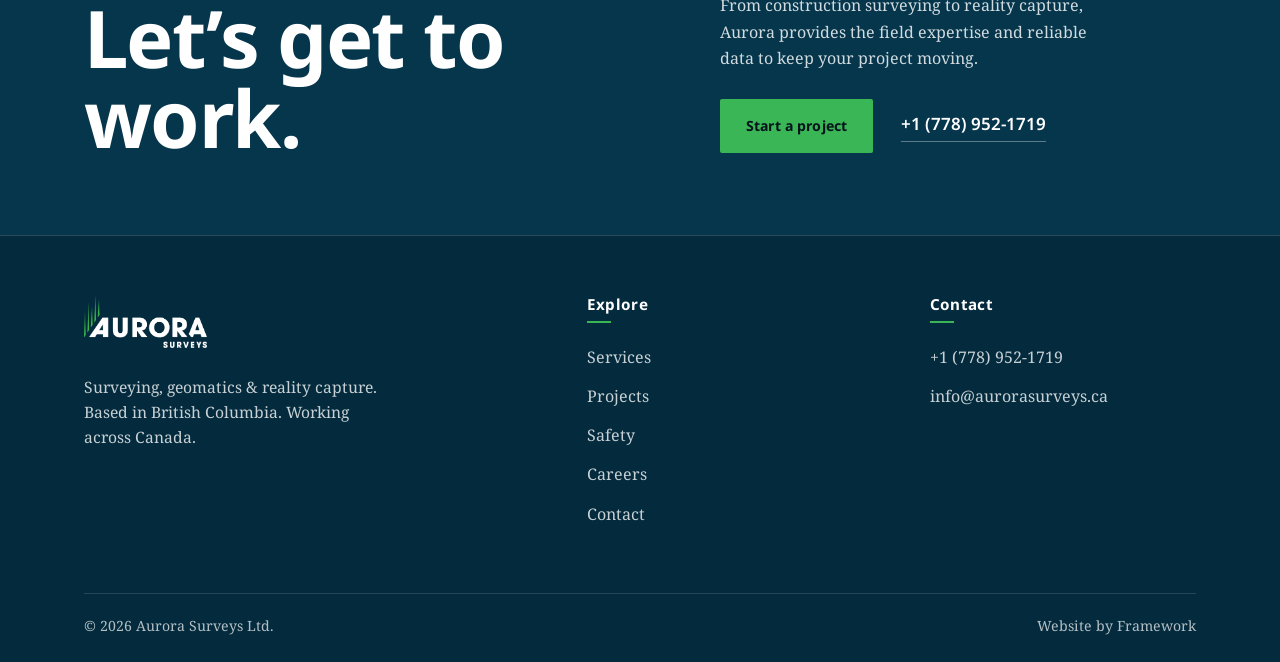
==== commit e7dad657: "Loading screen: pattern forms line by line from the bottom upward (115 individual lines drawn from t" ====
--- a/index.html
+++ b/index.html
@@ -18,7 +18,7 @@
 <link rel="preconnect" href="https://fonts.gstatic.com" crossorigin>
 <link href="https://fonts.googleapis.com/css2?family=Noto+Sans:wght@400;500;600;700;800&family=Noto+Sans+Mono:wght@400;500;700&family=Noto+Serif:ital,wght@0,400;0,600;1,400&display=swap" rel="stylesheet">
 <link rel="icon" href="assets/badge.png">
-<script>(function(){var d=document.documentElement,m='';try{var n=performance.getEntriesByType('navigation')[0],t=n?n.type:'navigate';if(t==='navigate'&&window.top===window){var r=document.referrer,same=location.origin!=='null'&&r.indexOf(location.origin)===0;m=(!sessionStorage.getItem('aurSeen')&&!same)?'full':'short';sessionStorage.setItem('aurSeen','1')}}catch(e){}if(m&&matchMedia('(prefers-reduced-motion:reduce)').matches)m='fade';if(m){d.className+=' aur-'+m;if(m!=='fade')new Image().src='assets/aurora-pattern.webp';if(m==='full')new Image().src='assets/logo-white-green.png'}}())</script>
+<script>(function(){var d=document.documentElement,m='';try{var n=performance.getEntriesByType('navigation')[0],t=n?n.type:'navigate';if(t==='navigate'&&window.top===window){var r=document.referrer,same=location.origin!=='null'&&r.indexOf(location.origin)===0;m=(!sessionStorage.getItem('aurSeen')&&!same)?'full':'short';sessionStorage.setItem('aurSeen','1')}}catch(e){}if(m&&matchMedia('(prefers-reduced-motion:reduce)').matches)m='fade';if(m){d.className+=' aur-'+m;if(m!=='fade')new Image().src='assets/aurora-blades.webp';if(m==='full')new Image().src='assets/logo-white-green.png'}}())</script>
 <link rel="stylesheet" href="assets/style.css">
 <noscript><style>.rv{opacity:1 !important;transform:none !important}</style></noscript>
 </head>
--- a/assets/style.css
+++ b/assets/style.css
@@ -1986,28 +1986,32 @@
 .aur-veil{display:none;position:fixed;inset:0;z-index:2147483000;background:#05364c;overflow:hidden;pointer-events:none}
 .aur-full .aur-veil,.aur-short .aur-veil,.aur-fade .aur-veil,.aur-out .aur-veil{display:block;pointer-events:auto}
 .aur-full .aur-veil,.aur-short .aur-veil,.aur-fade .aur-veil{animation:aur-failsafe .3s ease 3.5s both}
-.aur-pat,.aur-logo{position:absolute;left:50%;top:50%;max-width:none;opacity:0;pointer-events:none;-webkit-user-select:none;user-select:none}
-.aur-pat{height:min(64vh,108vw);width:auto;aspect-ratio:818/960;transform:translate3d(calc(-50% - 80vw),-50%,0);will-change:transform,opacity}
-.aur-logo{width:min(54vw,380px);height:auto;transform:translate(-50%,-50%)}
-
-/* first visit: about 1.75 s */
-.aur-run.aur-full .aur-veil{animation:aur-v-full 1.75s linear both}
-.aur-run.aur-full .aur-pat{animation:aur-p-move-full 1.65s cubic-bezier(.42,.05,.4,1) both,aur-p-fade-full 1.65s linear both}
-.aur-run.aur-full .aur-logo{animation:aur-logo-full 1.75s ease both}
-@keyframes aur-v-full{0%,72%{opacity:1;visibility:visible;animation-timing-function:ease-in}100%{opacity:0;visibility:hidden}}
-@keyframes aur-p-move-full{from{transform:translate3d(calc(-50% - 80vw),-50%,0)}to{transform:translate3d(calc(-50% + 80vw),-50%,0)}}
-@keyframes aur-p-fade-full{0%{opacity:0}14%,78%{opacity:1}100%{opacity:0}}
-@keyframes aur-logo-full{
-  0%,24%{opacity:0;transform:translate(-50%,-50%) scale(.965)}
-  46%,70%{opacity:1;transform:translate(-50%,-50%) scale(1)}
-  86%,100%{opacity:0;transform:translate(-50%,-50%) scale(1)}}
-
-/* arriving from another page: about 0.55 s */
-.aur-run.aur-short .aur-veil{animation:aur-v-short .56s linear both}
-.aur-run.aur-short .aur-pat{animation:aur-p-move-short .56s cubic-bezier(.3,.1,.3,1) both,aur-p-fade-short .56s linear both}
-@keyframes aur-v-short{0%,28%{opacity:1;visibility:visible;animation-timing-function:ease-out}100%{opacity:0;visibility:hidden}}
-@keyframes aur-p-move-short{from{transform:translate3d(calc(-50% - 62vw),-50%,0)}to{transform:translate3d(calc(-50% + 62vw),-50%,0)}}
-@keyframes aur-p-fade-short{0%{opacity:0}22%,60%{opacity:1}100%{opacity:0}}
+.aur-veil::before{content:"";position:absolute;inset:0;opacity:0;pointer-events:none;
+  background:radial-gradient(48vmin 48vmin at 50% 50%,rgba(59,182,87,.16),rgba(31,131,167,.08) 55%,rgba(5,54,76,0) 100%)}
+.aur-pat,.aur-logo{position:absolute;left:50%;top:50%;max-width:none;opacity:0;pointer-events:none;-webkit-user-select:none;user-select:none;transform:translate(-50%,-50%)}
+.aur-pat{height:min(62vh,108vw);width:calc(min(62vh,108vw) * 818 / 960)}   /* the pattern's own proportions */
+.aur-logo{width:min(50vw,340px);height:auto;
+  filter:drop-shadow(0 0 14px #05364c) drop-shadow(0 0 30px #05364c)}   /* a quiet shade keeps the wordmark clear of the lines */
+
+/* first visit: about 2 s, stationary. JavaScript draws the lines of the pattern bottom to top over the first ~1.05 s
+   (the .aur-pat canvas); here the glow develops with them, the logo follows, the finished composition holds,
+   and everything dissolves into the page */
+.aur-run.aur-full .aur-veil{animation:aur-v-full 2s linear both}
+.aur-run.aur-full .aur-veil::before{animation:aur-glow-full 2s ease-in-out both}
+.aur-run.aur-full .aur-pat{animation:aur-pat-full 2s linear both}
+.aur-run.aur-full .aur-logo{animation:aur-logo-full 2s ease-in-out both}
+@keyframes aur-v-full{0%,82%{opacity:1;visibility:visible;animation-timing-function:ease-in-out}100%{opacity:0;visibility:hidden}}
+@keyframes aur-glow-full{0%{opacity:0}55%,80%{opacity:1}96%,100%{opacity:0}}
+@keyframes aur-pat-full{0%,80%{opacity:1}96%,100%{opacity:0}}
+@keyframes aur-logo-full{0%,50%{opacity:0}68%,80%{opacity:1}94%,100%{opacity:0}}
+
+/* arriving from another page: the same formation, shorter, about 0.65 s */
+.aur-run.aur-short .aur-veil{animation:aur-v-short .65s linear both}
+.aur-run.aur-short .aur-veil::before{animation:aur-glow-short .65s ease-in-out both}
+.aur-run.aur-short .aur-pat{animation:aur-pat-short .65s linear both}
+@keyframes aur-v-short{0%,64%{opacity:1;visibility:visible;animation-timing-function:ease-in-out}100%{opacity:0;visibility:hidden}}
+@keyframes aur-glow-short{0%{opacity:0}45%,62%{opacity:1}92%,100%{opacity:0}}
+@keyframes aur-pat-short{0%,62%{opacity:1}92%,100%{opacity:0}}
 
 /* reduced motion: a plain fade */
 .aur-run.aur-fade .aur-veil{animation:aur-v-fade .3s ease-out both}
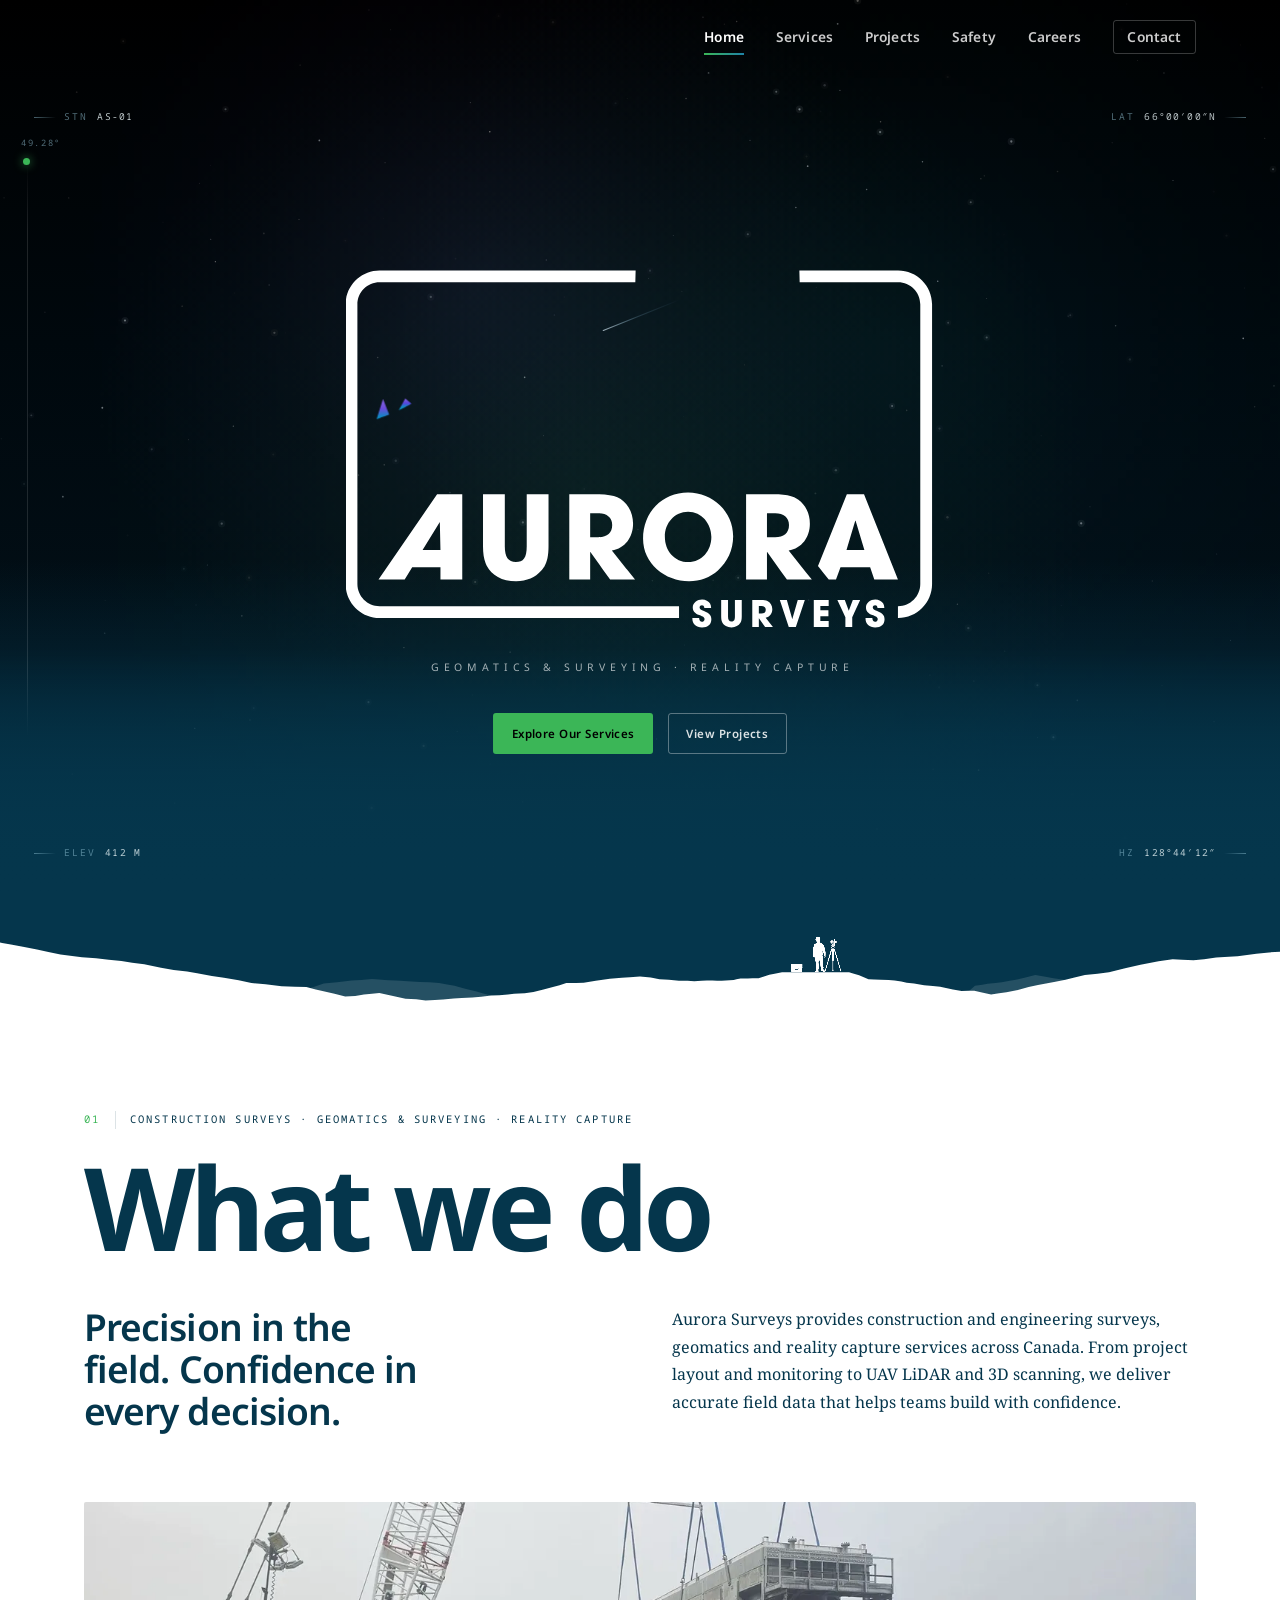
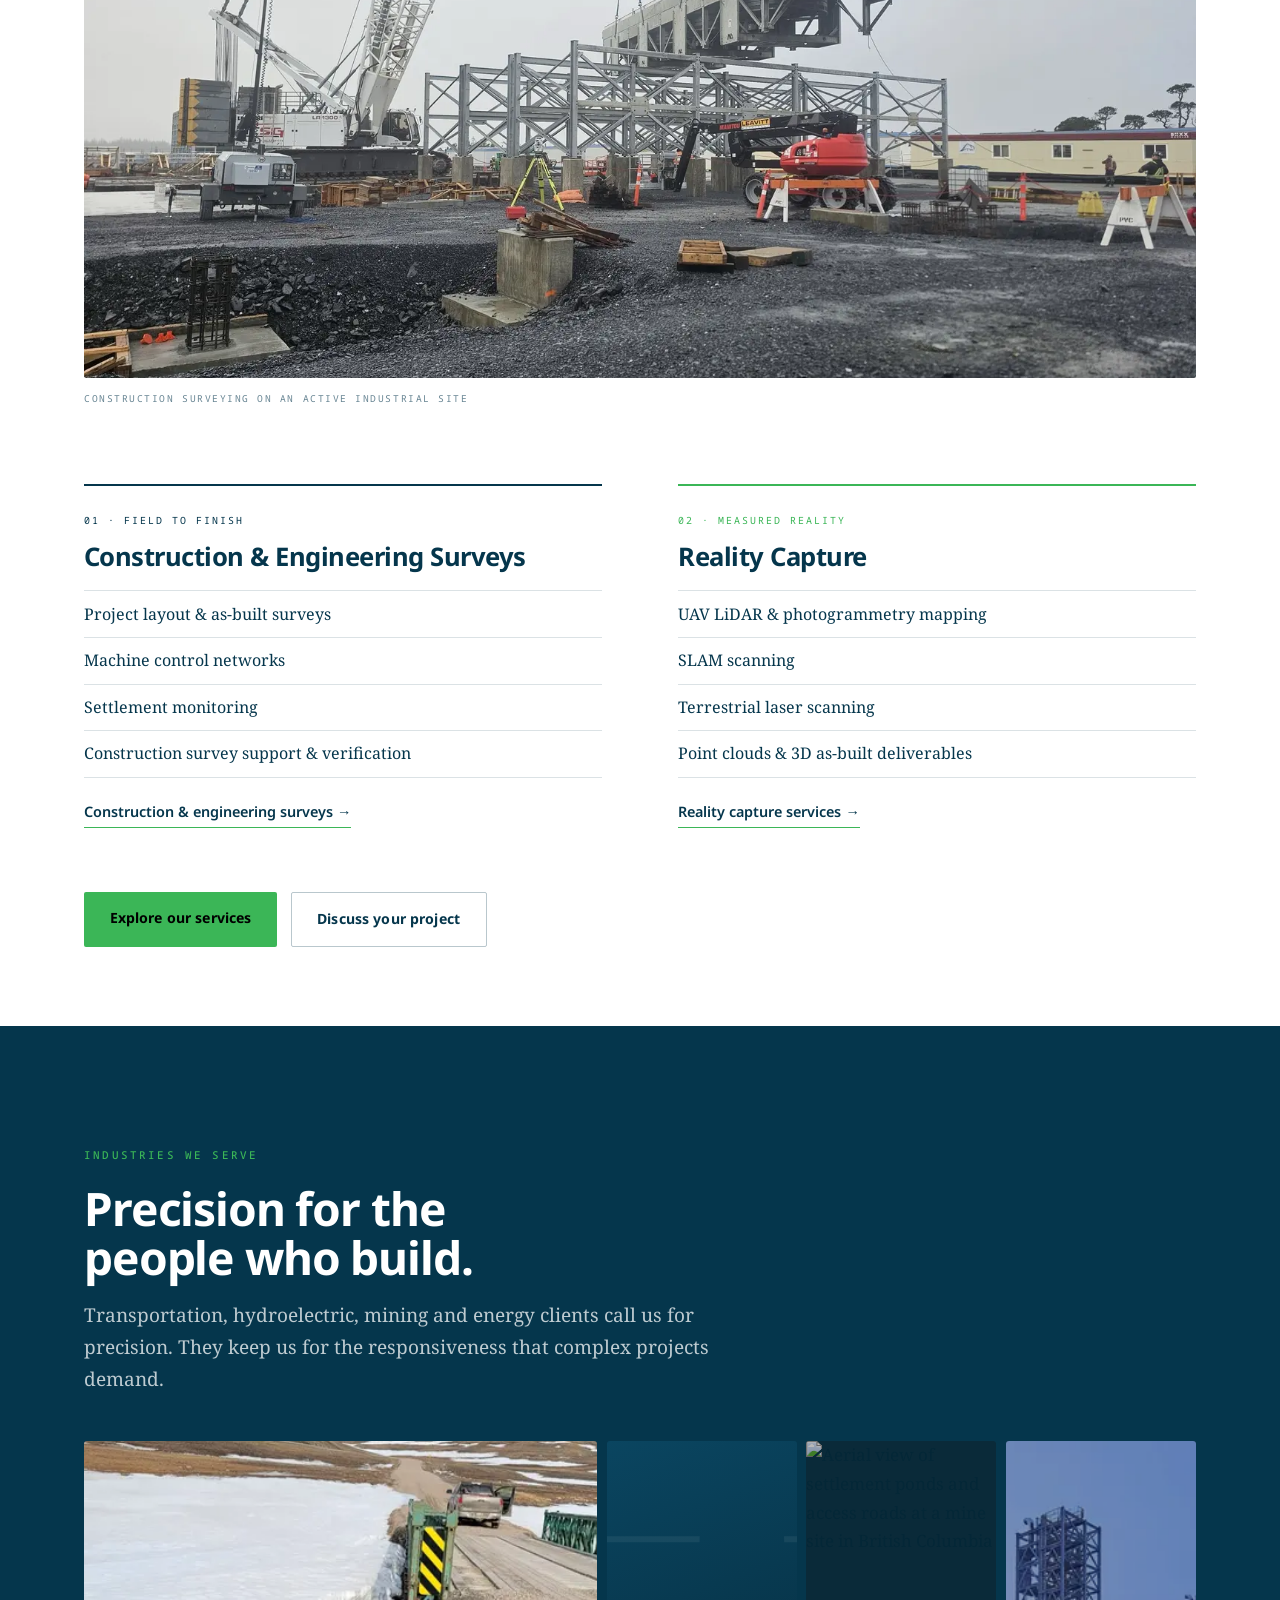
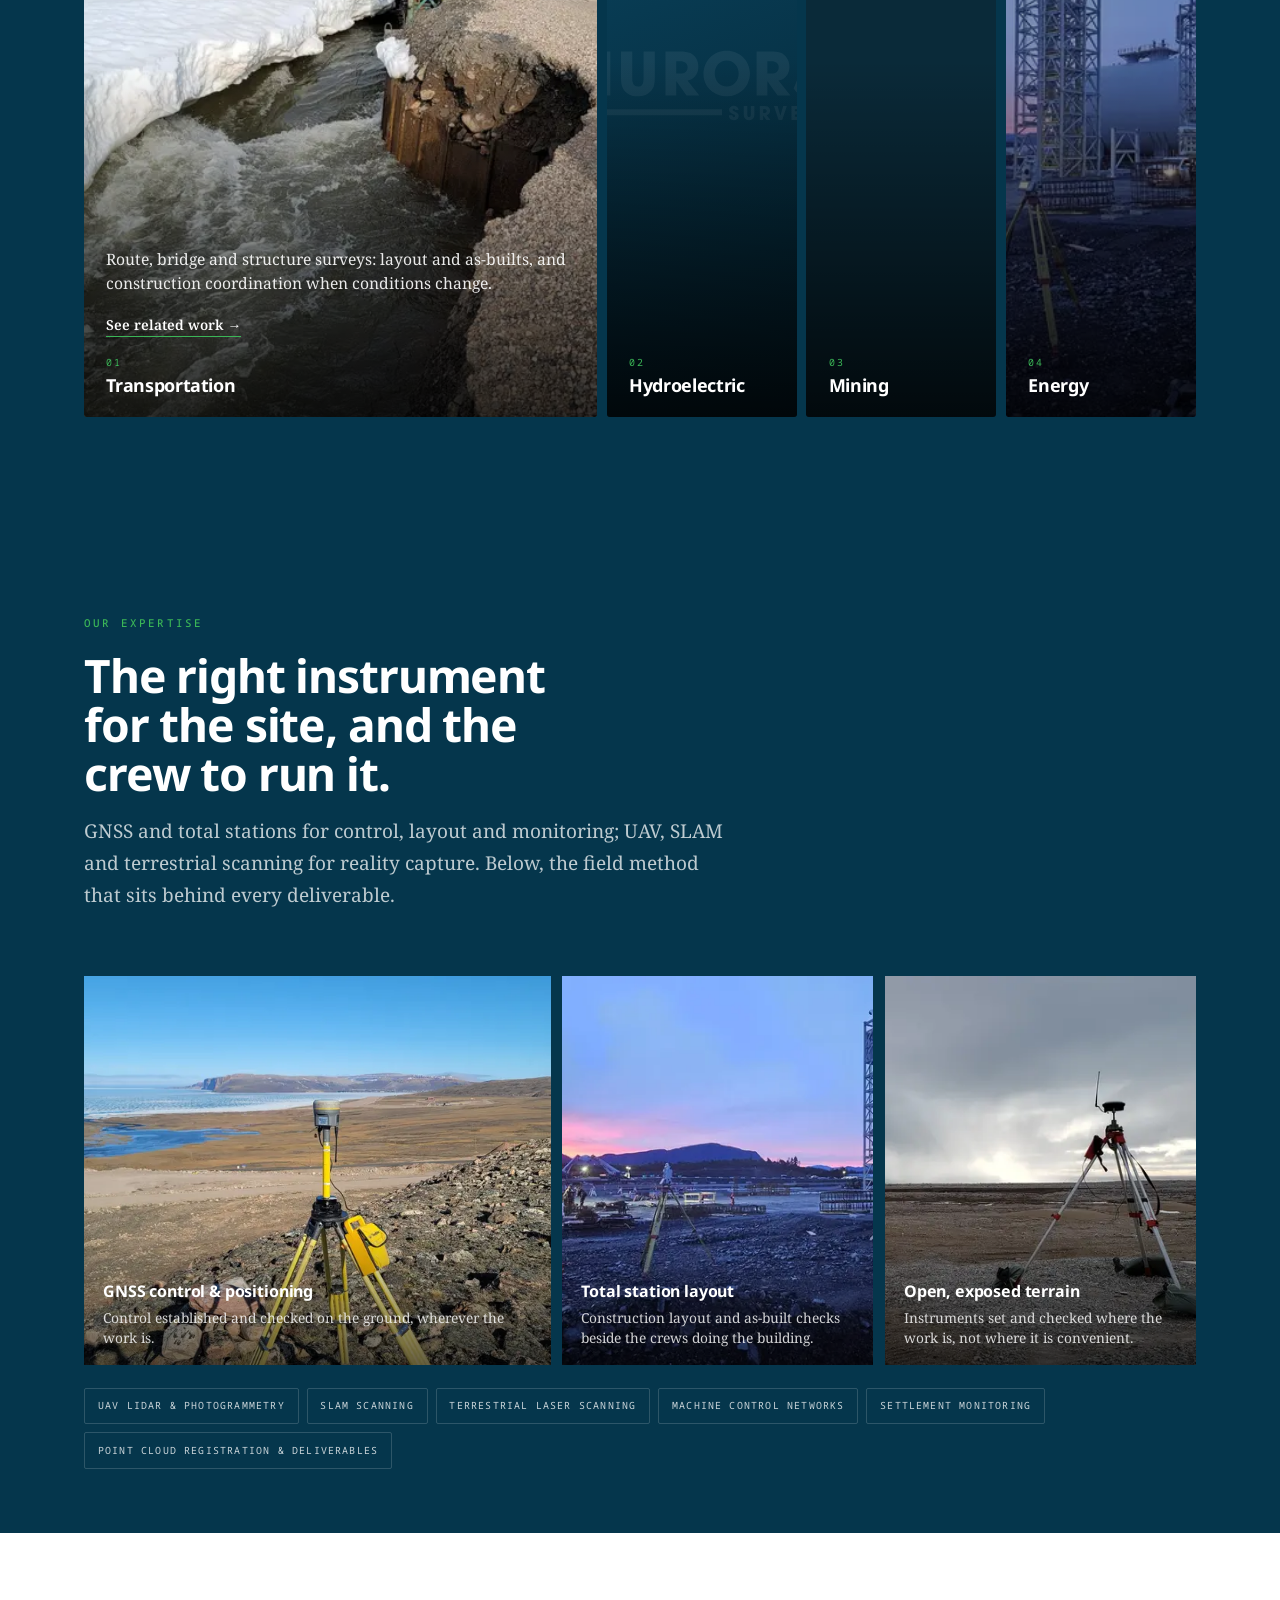
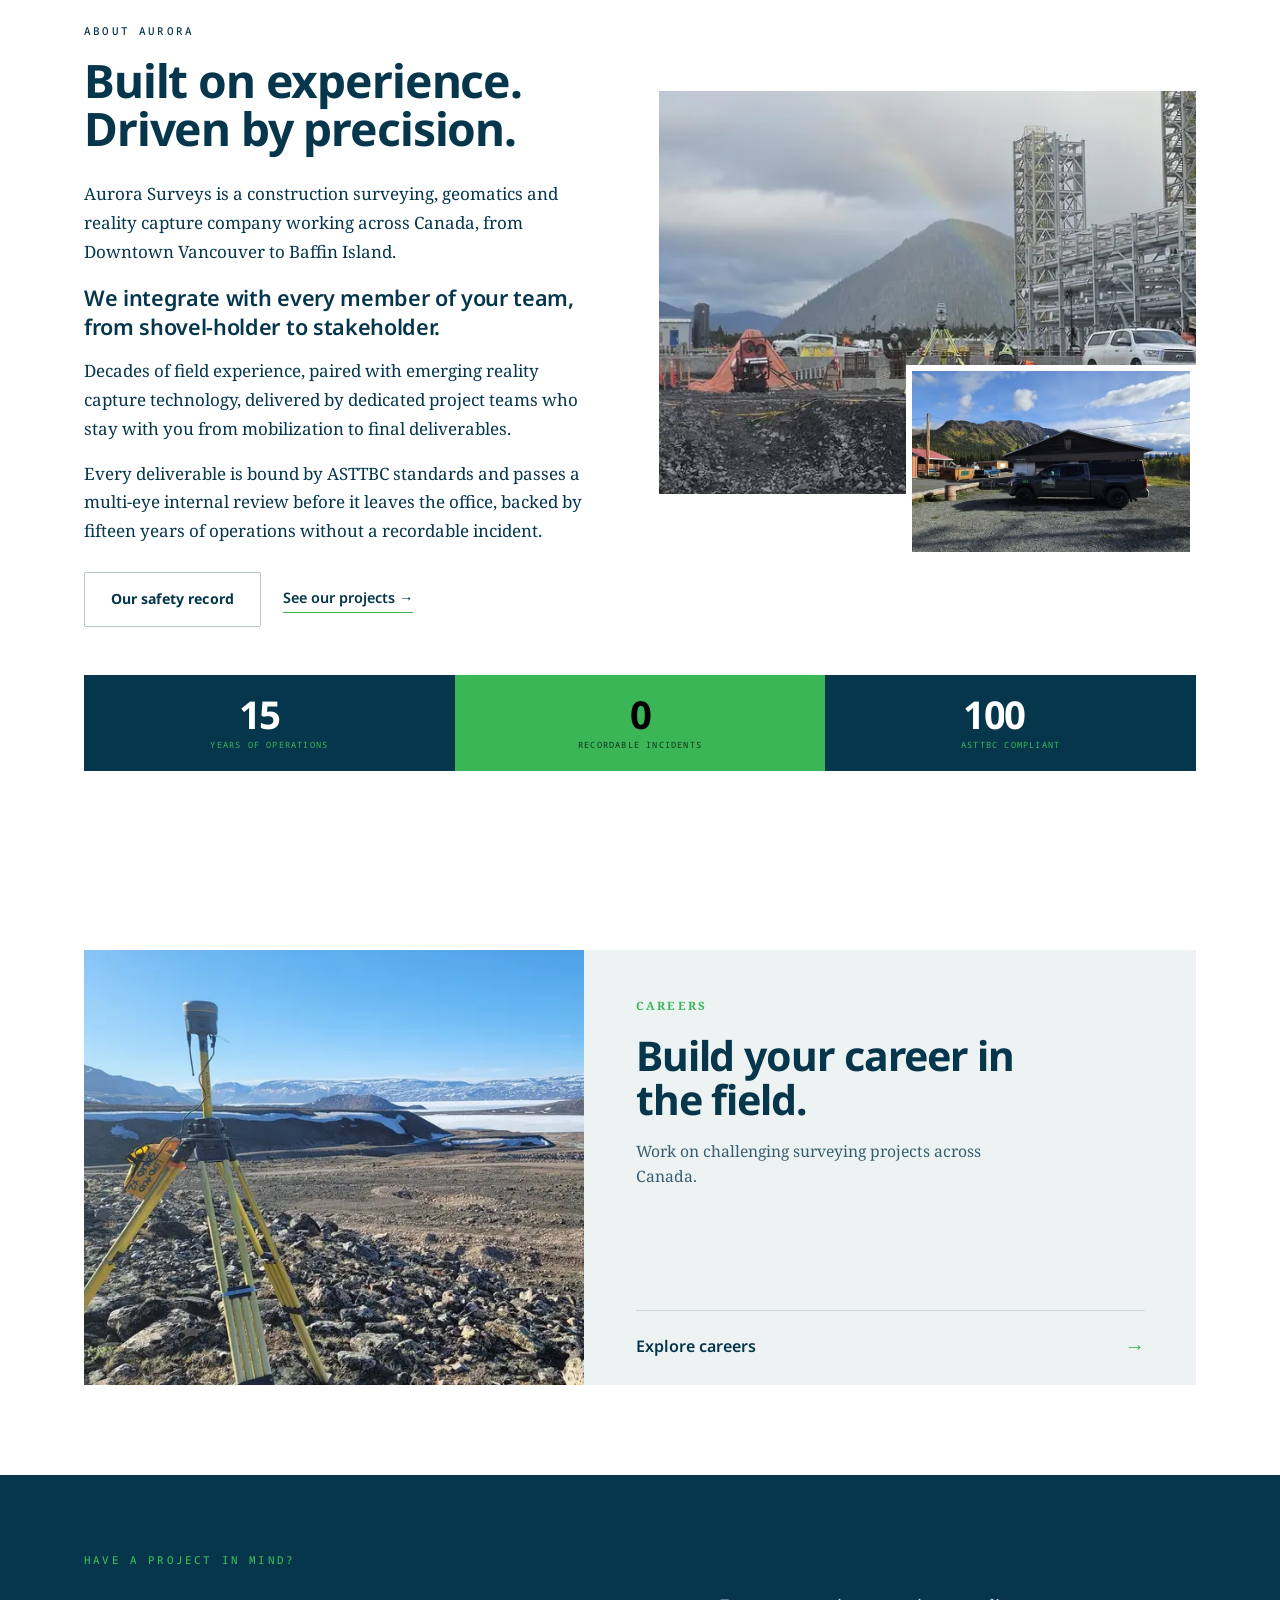
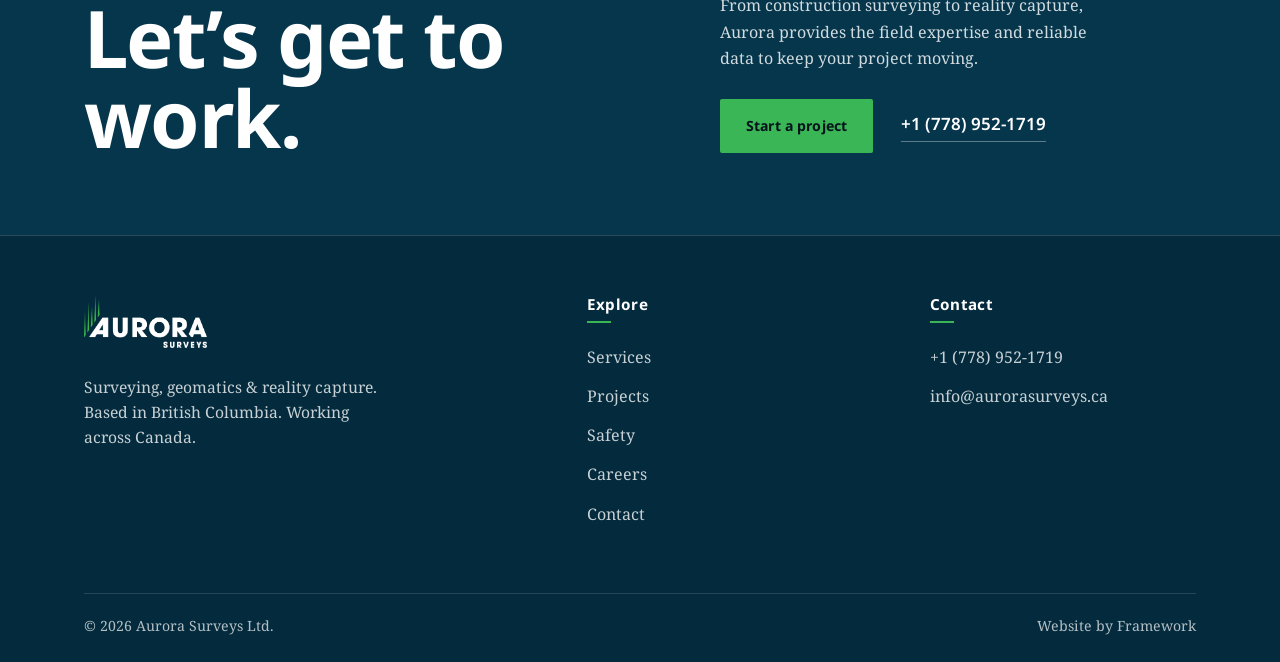
==== commit 30ee76f1: "Mobile navigation: hamburger button visible on the hero from first paint, same button and menu throu" ====
--- a/index.html
+++ b/index.html
@@ -12,7 +12,7 @@
 <meta name="twitter:card" content="summary">
 <script type="application/ld+json">{"@context":"https://schema.org","@type":"ProfessionalService","name":"Aurora Surveys Ltd.","alternateName":"Aurora Surveys","url":"https://aurorasurveys.ca/","description":"Construction and engineering surveys, as-built surveys, UAV LiDAR and laser scanning for transportation, hydroelectric, mining and energy projects across Canada.","email":"info@aurorasurveys.ca","telephone":"+1-778-952-1719","areaServed":{"@type":"Country","name":"Canada"},"serviceType":["Construction surveying","Engineering surveys","As-built surveys","Geomatics","Reality capture","UAV LiDAR mapping","Laser scanning"],"knowsAbout":["Construction surveying","Engineering surveys","Geomatics","Reality capture","UAV LiDAR","Laser scanning","As-built surveys","Machine control networks","Settlement monitoring"],"audience":{"@type":"BusinessAudience","audienceType":"Transportation, hydroelectric, mining and energy projects"},"address":{"@type":"PostalAddress","addressRegion":"BC","addressCountry":"CA"}}</script>
 <!-- critical: the header stays hidden until the script reveals it, so it can never show before the hero does -->
-<style>header.hero-page{opacity:0;visibility:hidden;pointer-events:none}</style>
+<style>@media (min-width:861px){header.hero-page{opacity:0;visibility:hidden;pointer-events:none}}</style>
 <noscript><style>html header.hero-page{opacity:1;visibility:visible;pointer-events:auto}</style></noscript>
 <link rel="preconnect" href="https://fonts.googleapis.com">
 <link rel="preconnect" href="https://fonts.gstatic.com" crossorigin>
@@ -39,7 +39,7 @@
       <a href="careers.html">Careers</a>
       <a href="contact.html">Contact</a>
     </nav>
-    <button class="menu-btn" aria-expanded="false" aria-controls="nav">Menu</button>
+    <button class="menu-btn" type="button" aria-expanded="false" aria-controls="nav"><span class="menu-ico" aria-hidden="true"></span><span class="vh">Menu</span></button>
   </div>
 </header>
 
--- a/assets/style.css
+++ b/assets/style.css
@@ -346,11 +346,25 @@
 nav a[aria-current="page"]::after{right:0}
 
 .menu-btn{
-  display:none;background:none;border:1px solid var(--rule-dark);color:#fff;
-  font-family:var(--mono);font-size:.62rem;letter-spacing:.2em;text-transform:uppercase;
-  padding:.6rem .85rem;border-radius:2px;cursor:pointer;margin-left:auto;
-}
-.menu-btn:hover{border-color:var(--green)}
+  display:none;position:relative;width:44px;height:44px;padding:0;margin-left:auto;margin-right:-11px;
+  background:none;border:0;color:#fff;cursor:pointer;
+  -webkit-tap-highlight-color:transparent;touch-action:manipulation;
+  filter:drop-shadow(0 1px 3px rgba(0,0,0,.4));
+}
+/* a plain white three-line icon; it becomes a cross while the menu is open */
+.menu-ico,.menu-ico::before,.menu-ico::after{
+  position:absolute;left:50%;width:22px;height:2px;margin-left:-11px;background:#fff;border-radius:1px;
+  transition:transform .3s ease,top .3s ease,background .2s ease;
+}
+.menu-ico{top:50%;margin-top:-1px}
+.menu-ico::before,.menu-ico::after{content:"";left:0;margin-left:0}
+.menu-ico::before{top:-7px}
+.menu-ico::after{top:7px}
+.menu-btn.is-open .menu-ico{background:transparent}
+.menu-btn.is-open .menu-ico::before{top:0;transform:rotate(45deg)}
+.menu-btn.is-open .menu-ico::after{top:0;transform:rotate(-45deg)}
+.menu-btn:focus-visible{outline:2px solid var(--green);outline-offset:-4px;border-radius:3px}
+.bar{padding-left:max(var(--pad),env(safe-area-inset-left));padding-right:max(var(--pad),env(safe-area-inset-right))}
 @media (max-width:860px){
   .menu-btn{display:block}
   nav{
@@ -1993,25 +2007,23 @@
 .aur-logo{width:min(50vw,340px);height:auto;
   filter:drop-shadow(0 0 14px #05364c) drop-shadow(0 0 30px #05364c)}   /* a quiet shade keeps the wordmark clear of the lines */
 
-/* first visit: about 2 s, stationary. JavaScript draws the lines of the pattern bottom to top over the first ~1.05 s
-   (the .aur-pat canvas); here the glow develops with them, the logo follows, the finished composition holds,
-   and everything dissolves into the page */
-.aur-run.aur-full .aur-veil{animation:aur-v-full 2s linear both}
-.aur-run.aur-full .aur-veil::before{animation:aur-glow-full 2s ease-in-out both}
-.aur-run.aur-full .aur-pat{animation:aur-pat-full 2s linear both}
-.aur-run.aur-full .aur-logo{animation:aur-logo-full 2s ease-in-out both}
-@keyframes aur-v-full{0%,82%{opacity:1;visibility:visible;animation-timing-function:ease-in-out}100%{opacity:0;visibility:hidden}}
-@keyframes aur-glow-full{0%{opacity:0}55%,80%{opacity:1}96%,100%{opacity:0}}
-@keyframes aur-pat-full{0%,80%{opacity:1}96%,100%{opacity:0}}
-@keyframes aur-logo-full{0%,50%{opacity:0}68%,80%{opacity:1}94%,100%{opacity:0}}
-
-/* arriving from another page: the same formation, shorter, about 0.65 s */
-.aur-run.aur-short .aur-veil{animation:aur-v-short .65s linear both}
-.aur-run.aur-short .aur-veil::before{animation:aur-glow-short .65s ease-in-out both}
-.aur-run.aur-short .aur-pat{animation:aur-pat-short .65s linear both}
-@keyframes aur-v-short{0%,64%{opacity:1;visibility:visible;animation-timing-function:ease-in-out}100%{opacity:0;visibility:hidden}}
-@keyframes aur-glow-short{0%{opacity:0}45%,62%{opacity:1}92%,100%{opacity:0}}
-@keyframes aur-pat-short{0%,62%{opacity:1}92%,100%{opacity:0}}
+/* first visit: about 2.4 s, stationary. JavaScript draws the lines of the pattern (the .aur-pat canvas): they form
+   bottom to top over the first ~1.05 s and, from ~1.45 s, dissolve bottom to top the same way. Here the glow
+   develops with the lines and dies down with them, the logo fades in after the pattern is complete and out just
+   behind the first lines to go, and the navy lifts last, once the pattern has gone */
+.aur-run .aur-pat{opacity:1}
+.aur-run.aur-full .aur-veil{animation:aur-v-full 2.4s linear both}
+.aur-run.aur-full .aur-veil::before{animation:aur-glow-full 2.4s ease-in-out both}
+.aur-run.aur-full .aur-logo{animation:aur-logo-full 2.4s ease-in-out both}
+@keyframes aur-v-full{0%,85%{opacity:1;visibility:visible;animation-timing-function:ease-in-out}100%{opacity:0;visibility:hidden}}
+@keyframes aur-glow-full{0%{opacity:0}46%,60%{opacity:1}90%,100%{opacity:0}}
+@keyframes aur-logo-full{0%,41.7%{opacity:0}56.7%,66%{opacity:1}83%,100%{opacity:0}}
+
+/* arriving from another page: the same formation and dissolve, shorter, about 0.8 s */
+.aur-run.aur-short .aur-veil{animation:aur-v-short .8s linear both}
+.aur-run.aur-short .aur-veil::before{animation:aur-glow-short .8s ease-in-out both}
+@keyframes aur-v-short{0%,77%{opacity:1;visibility:visible;animation-timing-function:ease-in-out}100%{opacity:0;visibility:hidden}}
+@keyframes aur-glow-short{0%{opacity:0}36%,47%{opacity:1}85%,100%{opacity:0}}
 
 /* reduced motion: a plain fade */
 .aur-run.aur-fade .aur-veil{animation:aur-v-fade .3s ease-out both}
@@ -2026,3 +2038,17 @@
 .aur-skip .aur-veil{animation:aur-skip .2s ease-out forwards !important}
 @keyframes aur-skip{to{opacity:0;visibility:hidden}}
 @keyframes aur-failsafe{to{opacity:0;visibility:hidden}}
+
+/* ---------- mobile menu button over the hero ----------
+   On a phone or tablet the home page's header stays out of sight over the hero (no bar, no wordmark), but the
+   menu button is there from the first paint, top right. Scrolling past the hero brings the bar and wordmark in
+   around it, so it is the same button throughout; opening it over the hero gives the bar its fill. */
+@media (max-width:860px){
+  header.hero-page:not(.brand-on):not(:focus-within){
+    opacity:1;visibility:visible;pointer-events:none;
+    transition:background .45s ease,border-color .45s ease;
+  }
+  header.hero-page .menu-btn,header.hero-page nav{pointer-events:auto}
+  header.hero-page.menu-open{background:rgba(5,54,76,.98);border-bottom-color:var(--rule-dark)}
+  header.hero-page.menu-open::before{opacity:0}
+}
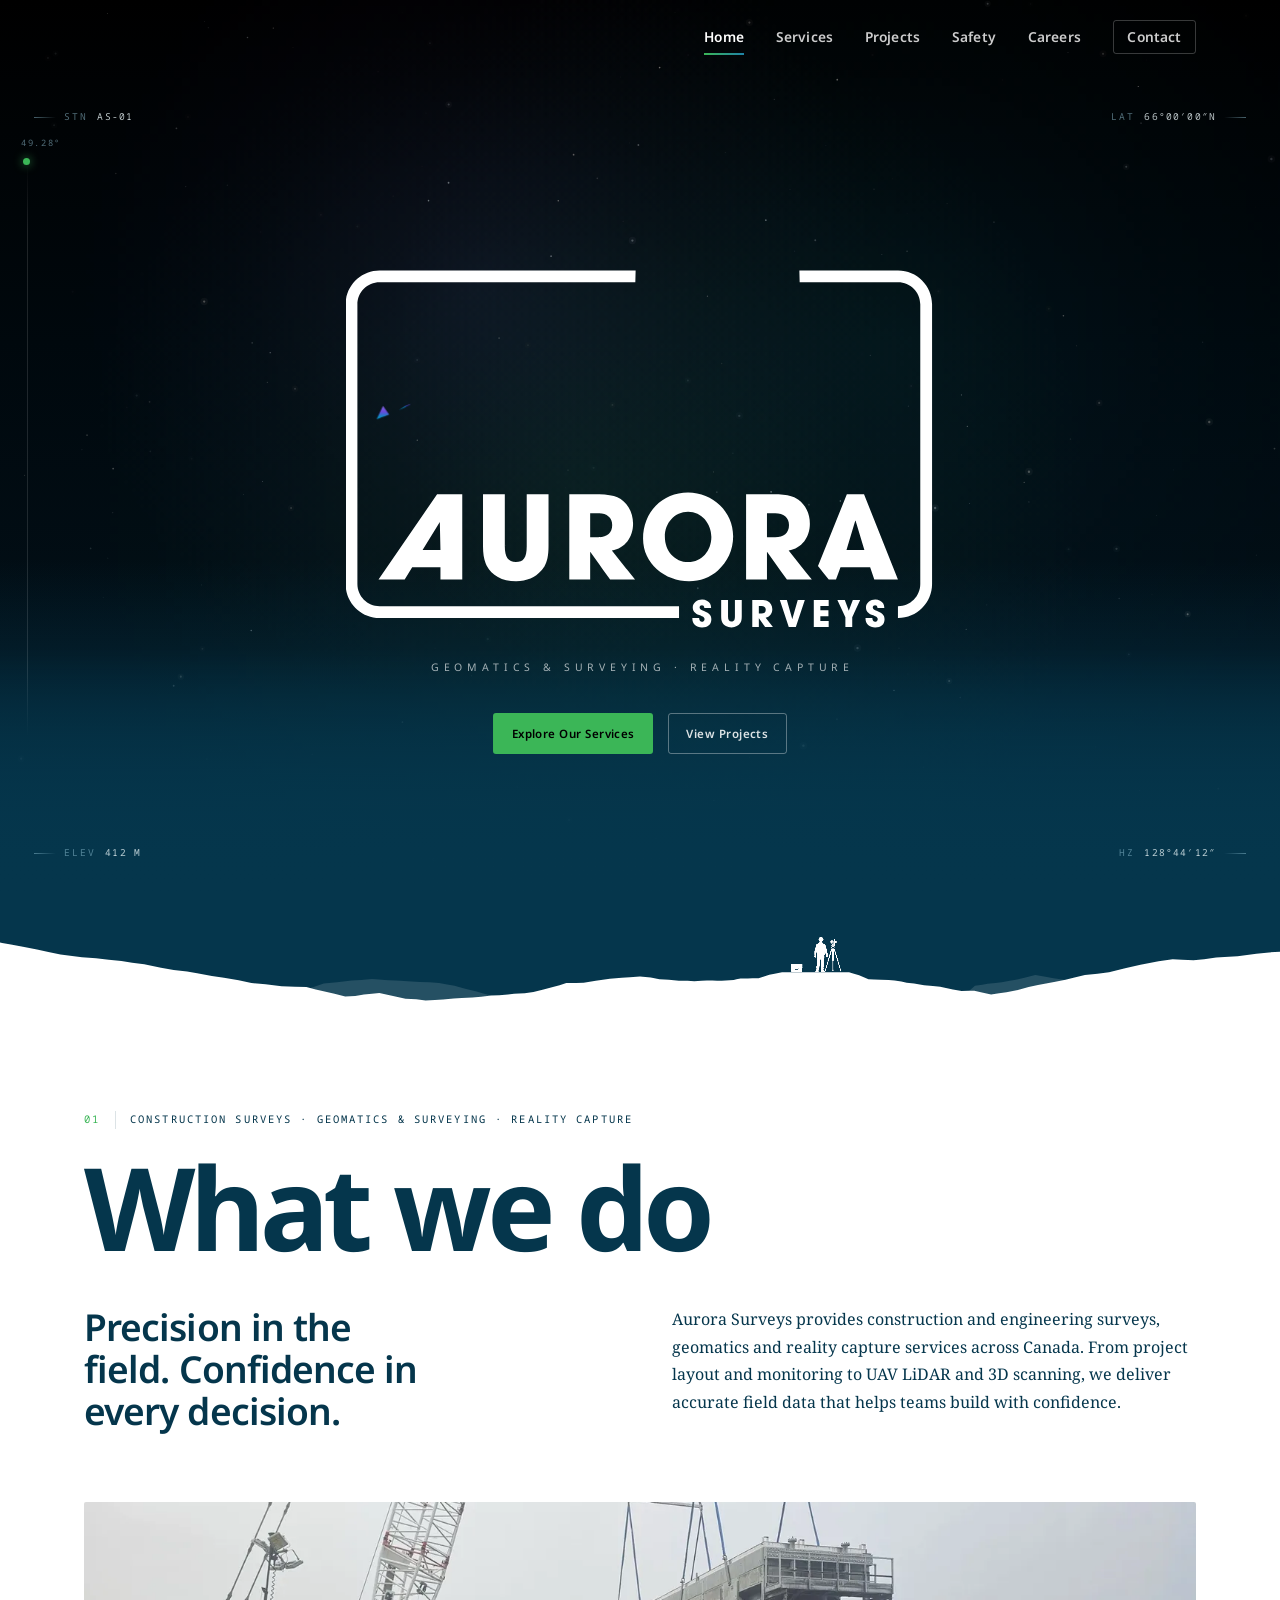
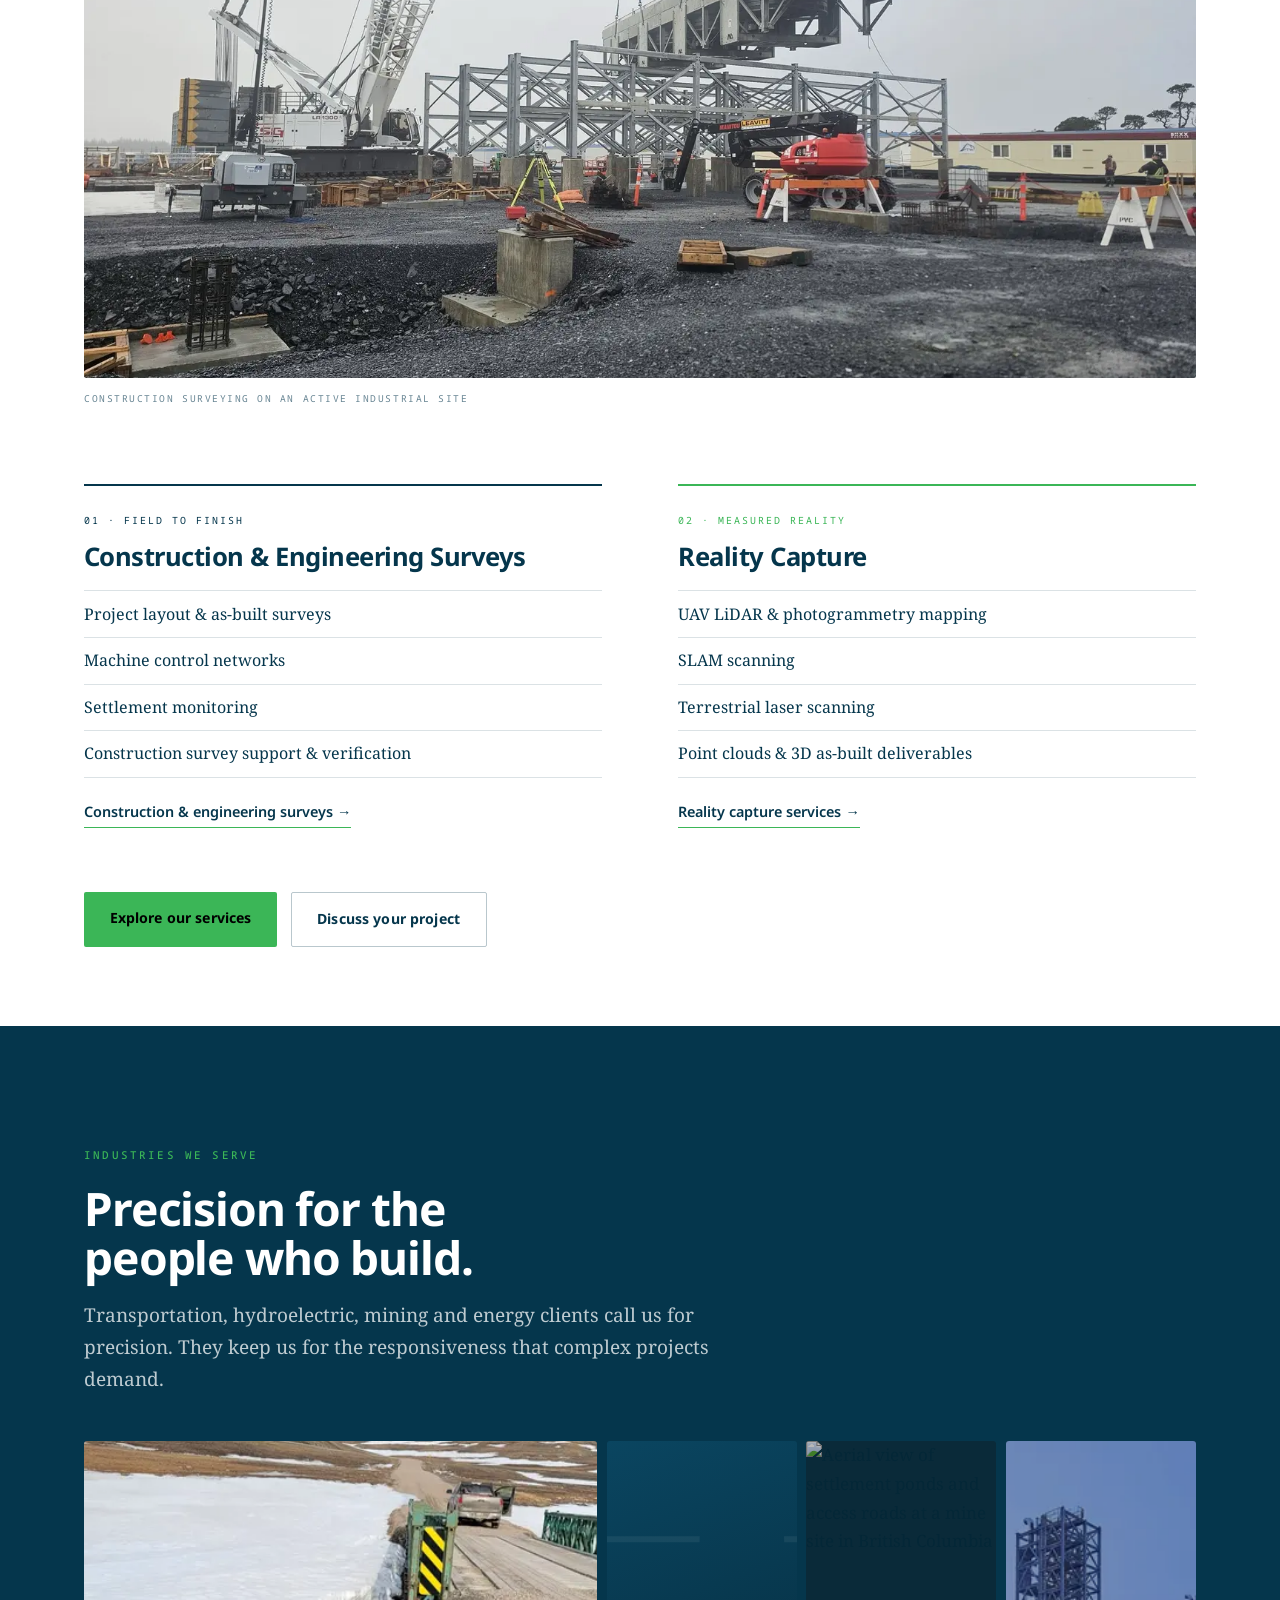
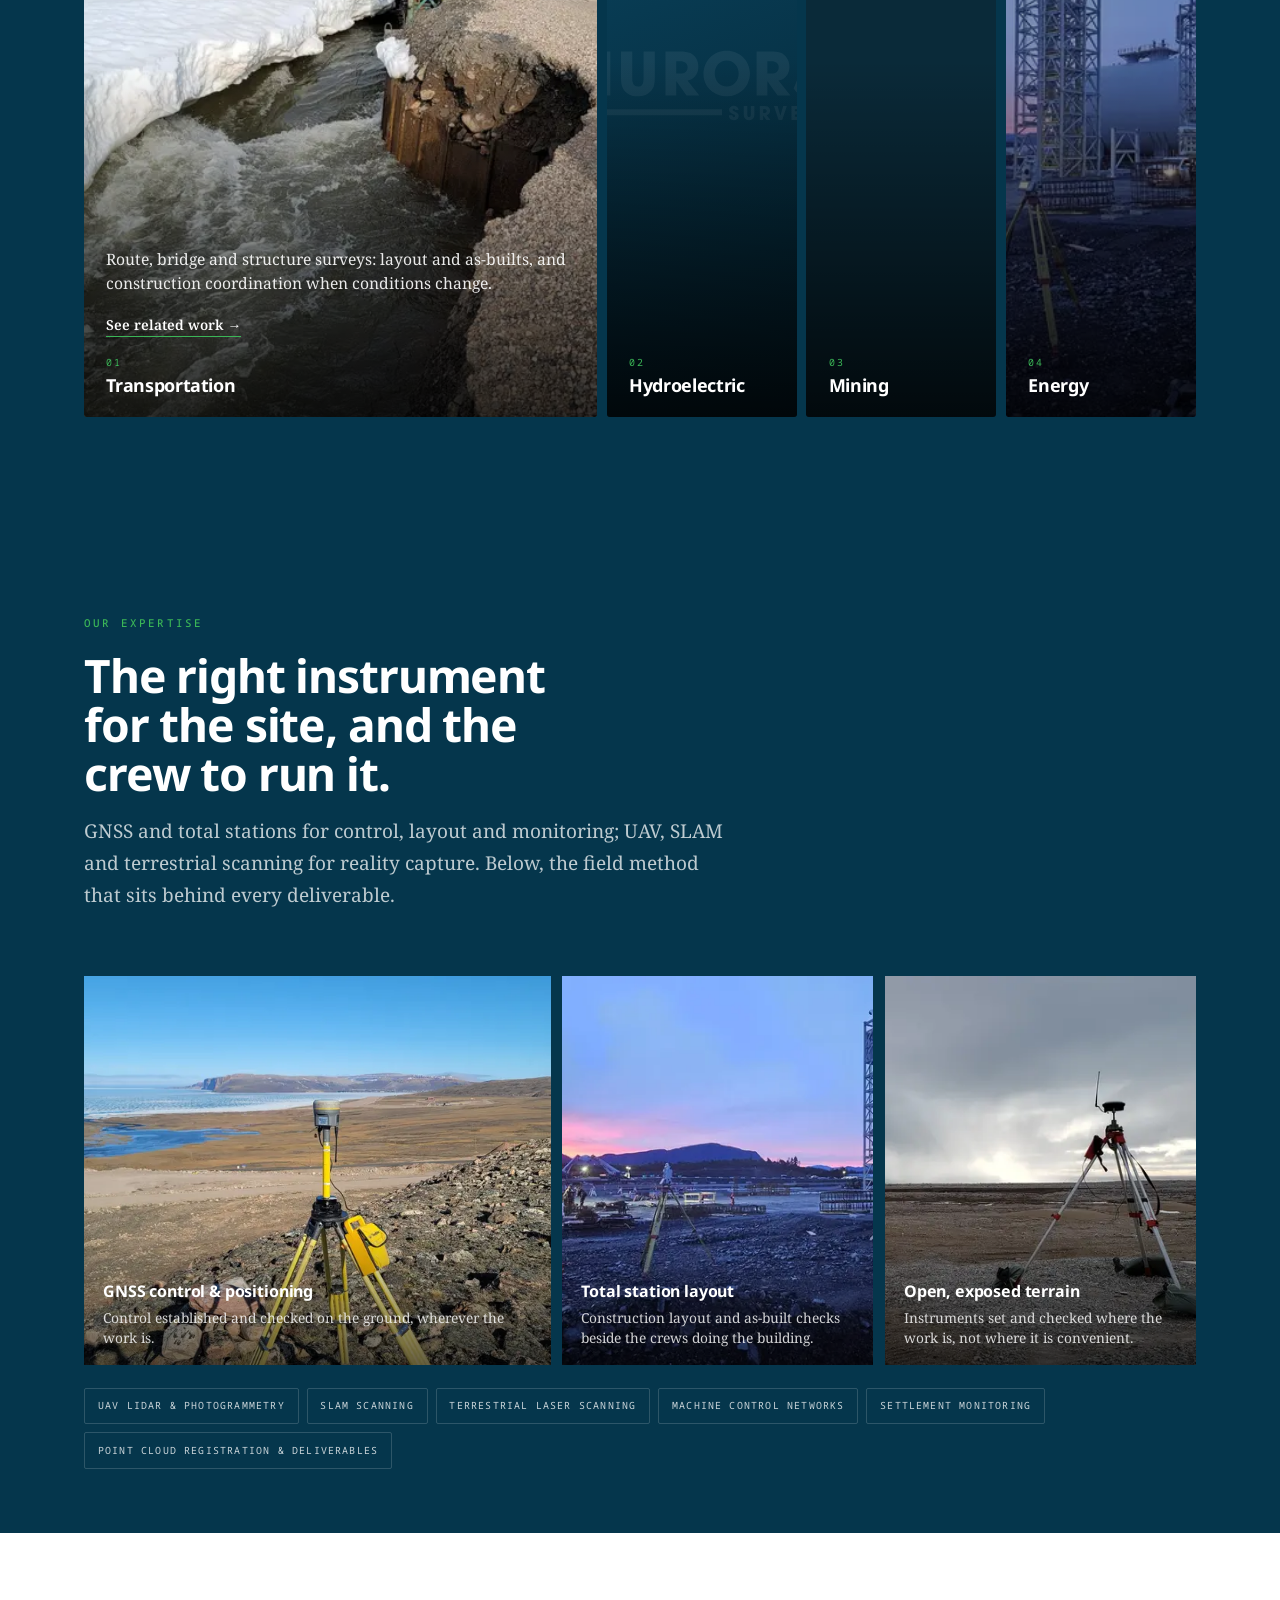
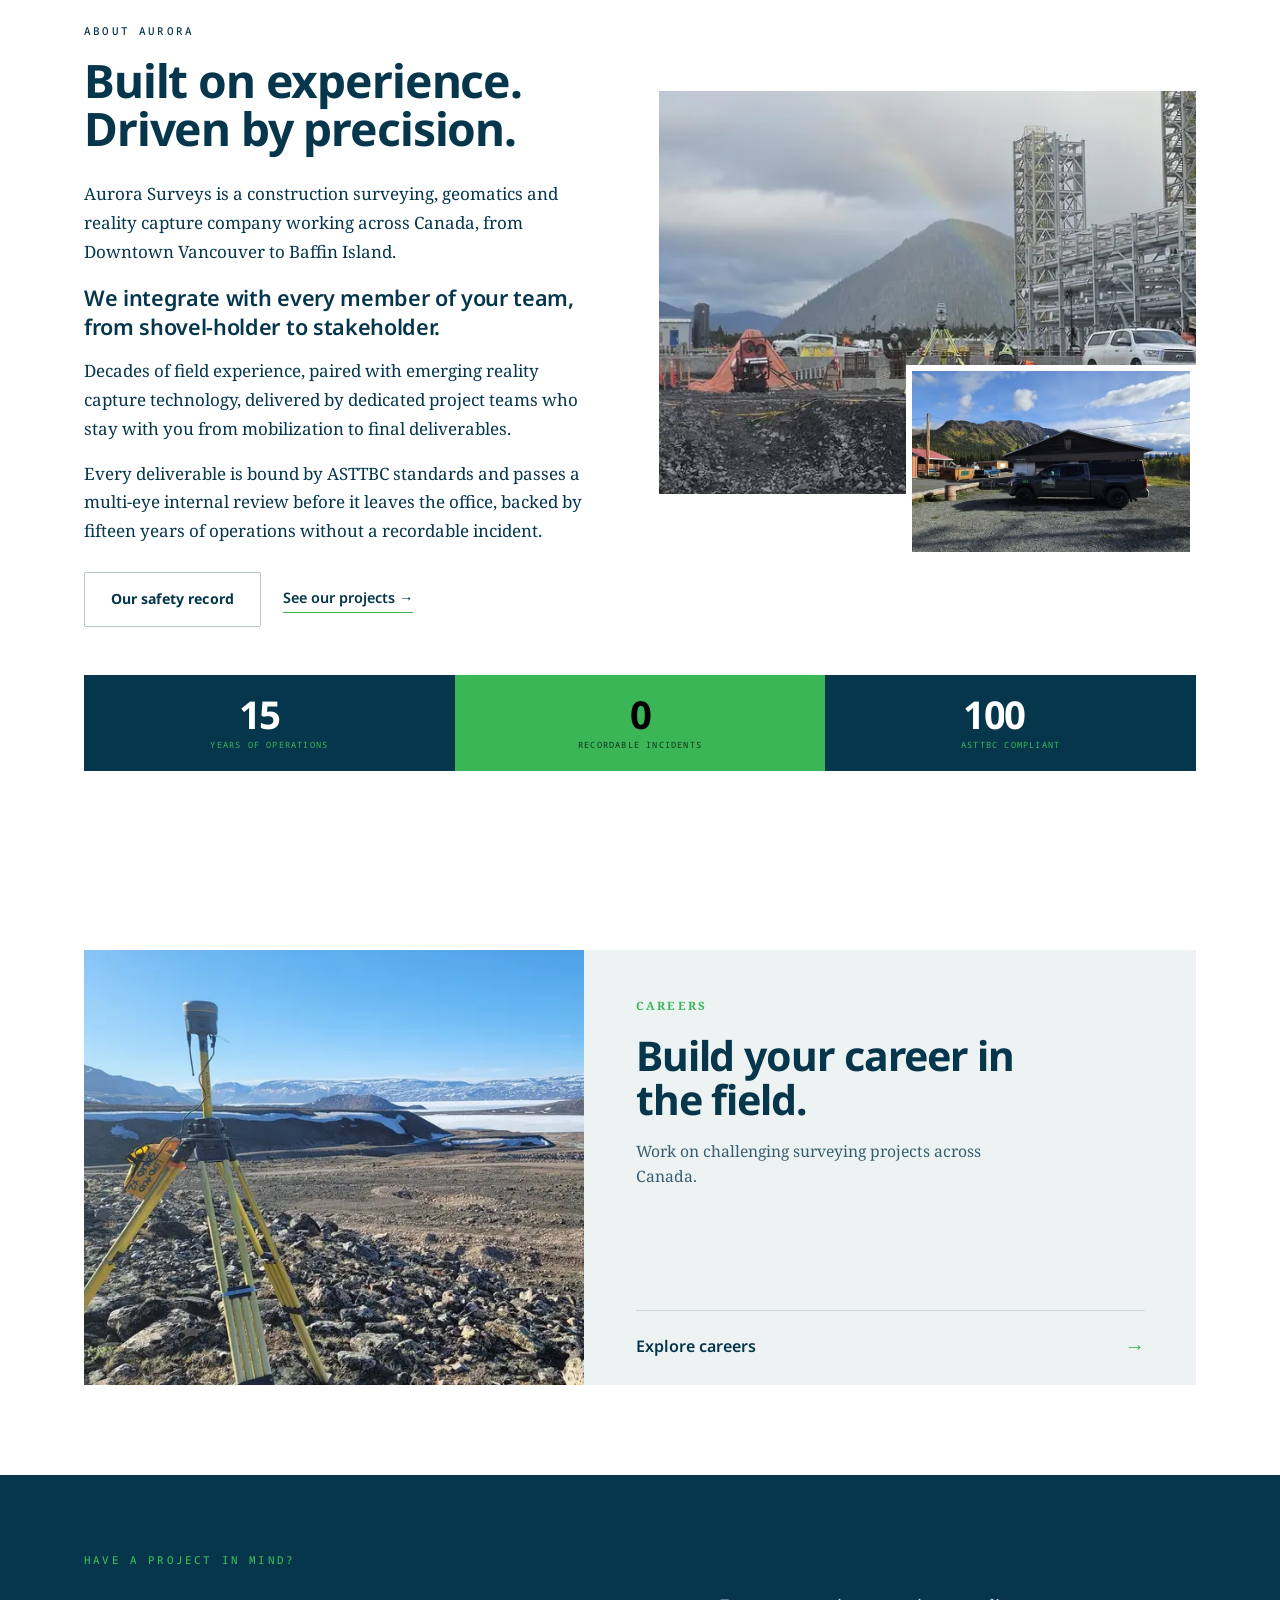
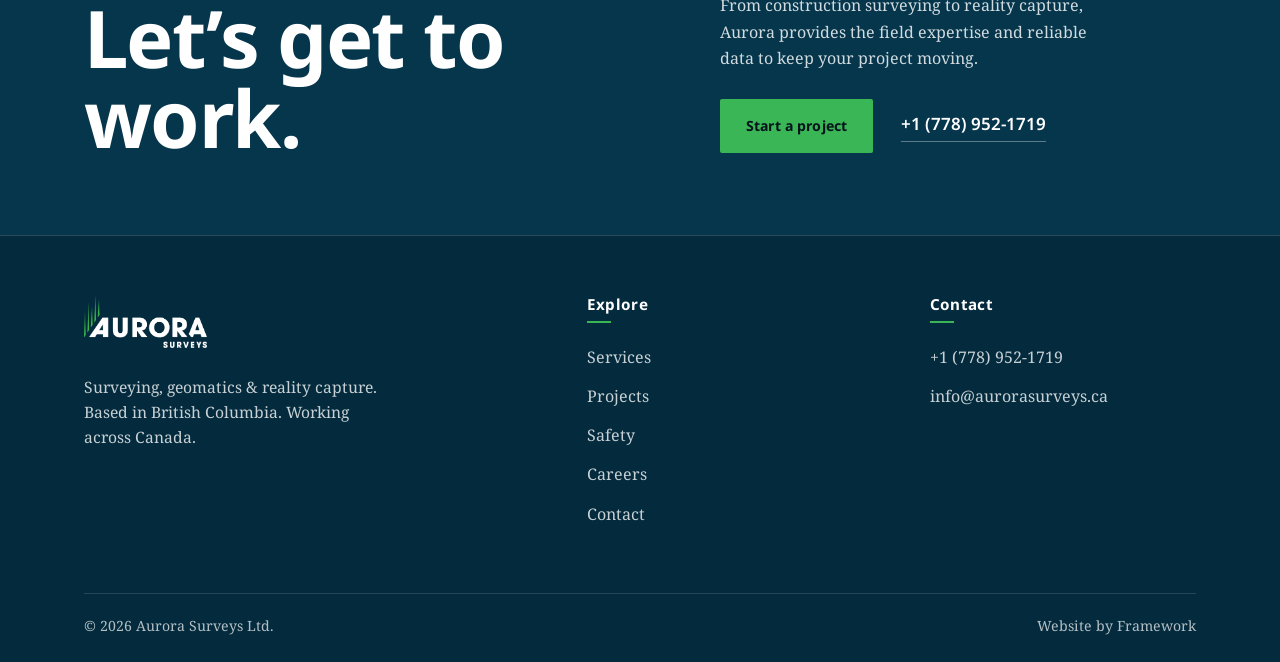
==== commit 9b85a0bb: "Launch SEO pass: shorter homepage title, complete canonical/Open Graph/Twitter metadata on all six p" ====
--- a/index.html
+++ b/index.html
@@ -3,13 +3,24 @@
 <head>
 <meta charset="utf-8">
 <meta name="viewport" content="width=device-width, initial-scale=1">
-<title>Aurora Surveys — Construction Surveying, Geomatics &amp; Reality Capture in British Columbia</title>
-<meta name="description" content="Construction and engineering surveys, as-built surveys, UAV LiDAR and laser scanning for transportation, hydroelectric, mining and energy projects across Canada.">
+<title>Aurora Surveys | Surveying, Geomatics &amp; Reality Capture</title>
+<meta name="description" content="Construction and engineering surveys, as-built surveys, UAV LiDAR and laser scanning for transportation, hydroelectric, mining and energy projects in Canada.">
+<link rel="canonical" href="https://aurorasurveys.ca/">
 <meta property="og:type" content="website">
 <meta property="og:site_name" content="Aurora Surveys">
-<meta property="og:title" content="Aurora Surveys — Construction Surveying, Geomatics &amp; Reality Capture in British Columbia">
-<meta property="og:description" content="Construction and engineering surveys, as-built surveys, UAV LiDAR and laser scanning for transportation, hydroelectric, mining and energy projects across Canada.">
-<meta name="twitter:card" content="summary">
+<meta property="og:locale" content="en_CA">
+<meta property="og:title" content="Aurora Surveys | Surveying, Geomatics &amp; Reality Capture">
+<meta property="og:description" content="Construction and engineering surveys, as-built surveys, UAV LiDAR and laser scanning for transportation, hydroelectric, mining and energy projects in Canada.">
+<meta property="og:url" content="https://aurorasurveys.ca/">
+<meta property="og:image" content="https://aurorasurveys.ca/assets/og/aurora-surveys-share.jpg">
+<meta property="og:image:width" content="1200">
+<meta property="og:image:height" content="630">
+<meta property="og:image:alt" content="Aurora Surveys logo beside the Aurora pattern on a deep blue background">
+<meta name="twitter:card" content="summary_large_image">
+<meta name="twitter:title" content="Aurora Surveys | Surveying, Geomatics &amp; Reality Capture">
+<meta name="twitter:description" content="Construction and engineering surveys, as-built surveys, UAV LiDAR and laser scanning for transportation, hydroelectric, mining and energy projects in Canada.">
+<meta name="twitter:image" content="https://aurorasurveys.ca/assets/og/aurora-surveys-share.jpg">
+<meta name="twitter:image:alt" content="Aurora Surveys logo beside the Aurora pattern on a deep blue background">
 <script type="application/ld+json">{"@context":"https://schema.org","@type":"ProfessionalService","name":"Aurora Surveys Ltd.","alternateName":"Aurora Surveys","url":"https://aurorasurveys.ca/","description":"Construction and engineering surveys, as-built surveys, UAV LiDAR and laser scanning for transportation, hydroelectric, mining and energy projects across Canada.","email":"info@aurorasurveys.ca","telephone":"+1-778-952-1719","areaServed":{"@type":"Country","name":"Canada"},"serviceType":["Construction surveying","Engineering surveys","As-built surveys","Geomatics","Reality capture","UAV LiDAR mapping","Laser scanning"],"knowsAbout":["Construction surveying","Engineering surveys","Geomatics","Reality capture","UAV LiDAR","Laser scanning","As-built surveys","Machine control networks","Settlement monitoring"],"audience":{"@type":"BusinessAudience","audienceType":"Transportation, hydroelectric, mining and energy projects"},"address":{"@type":"PostalAddress","addressRegion":"BC","addressCountry":"CA"}}</script>
 <!-- critical: the header stays hidden until the script reveals it, so it can never show before the hero does -->
 <style>@media (min-width:861px){header.hero-page{opacity:0;visibility:hidden;pointer-events:none}}</style>
